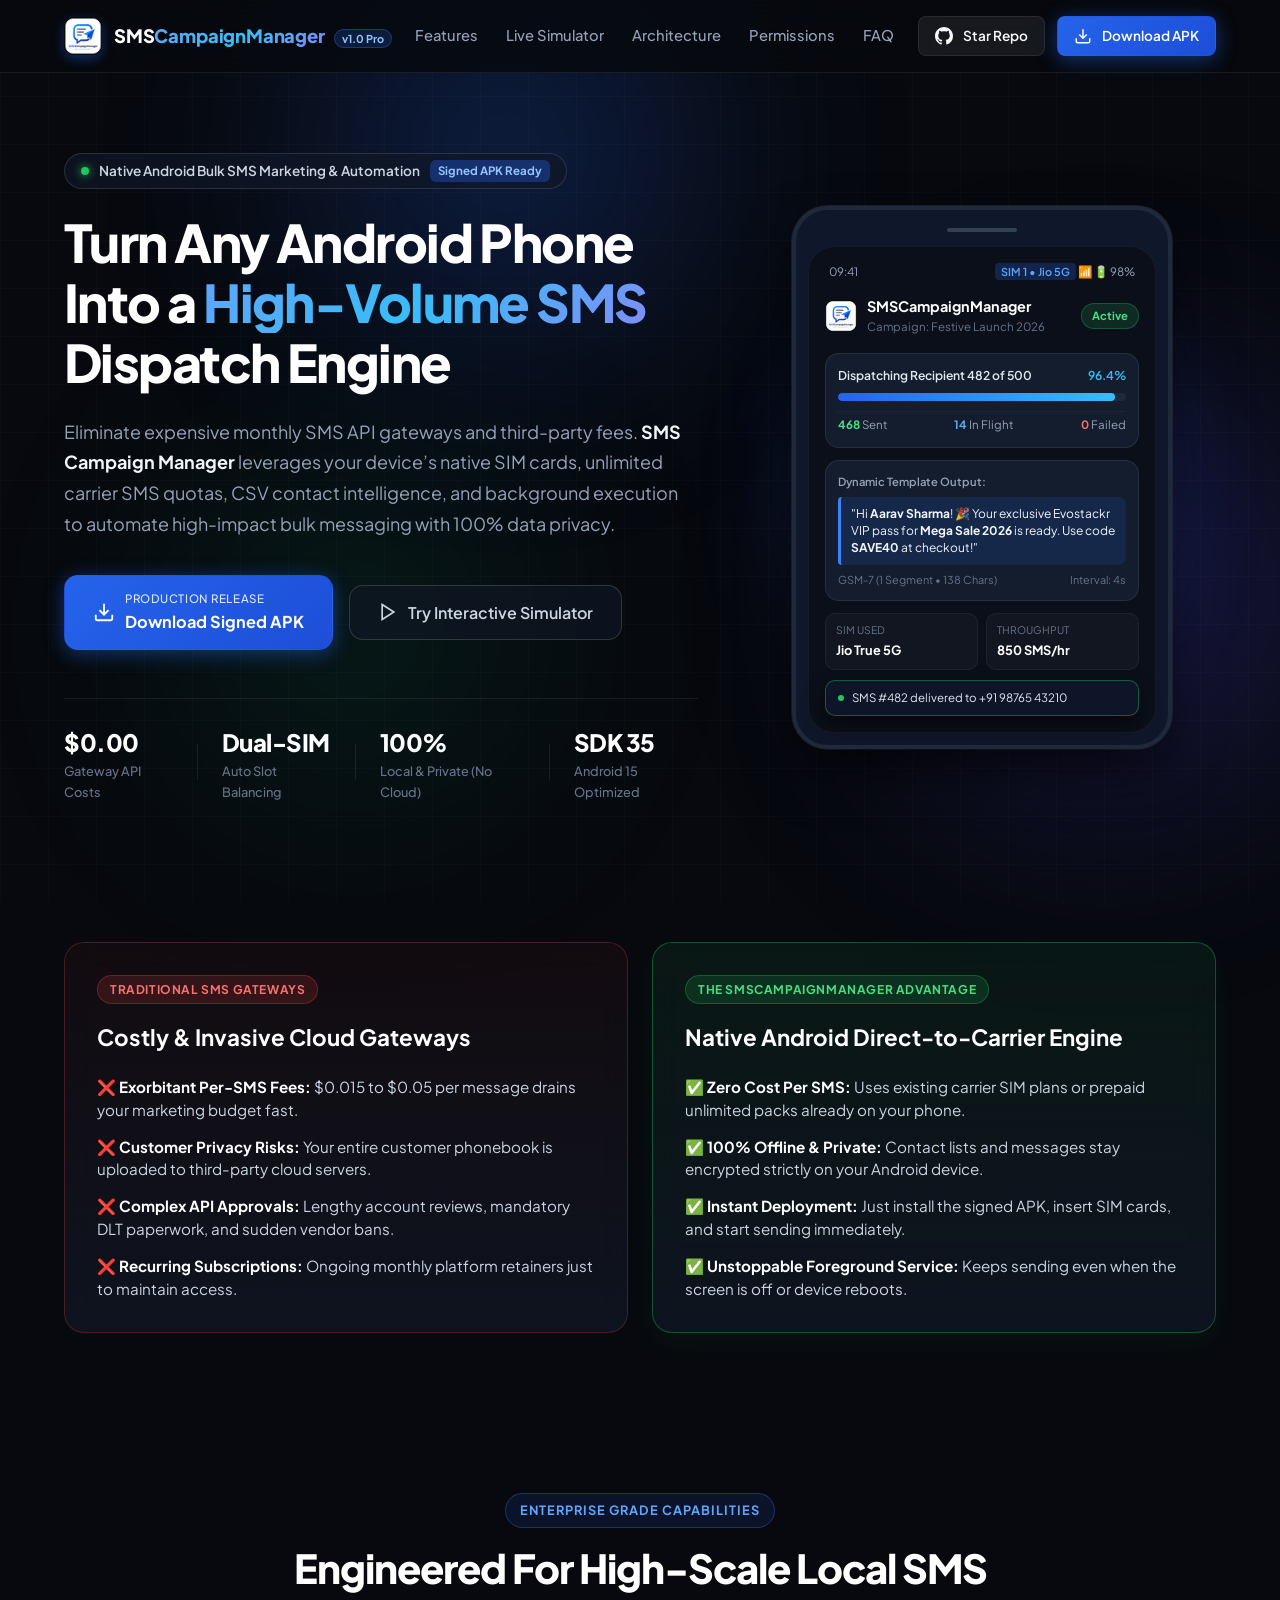
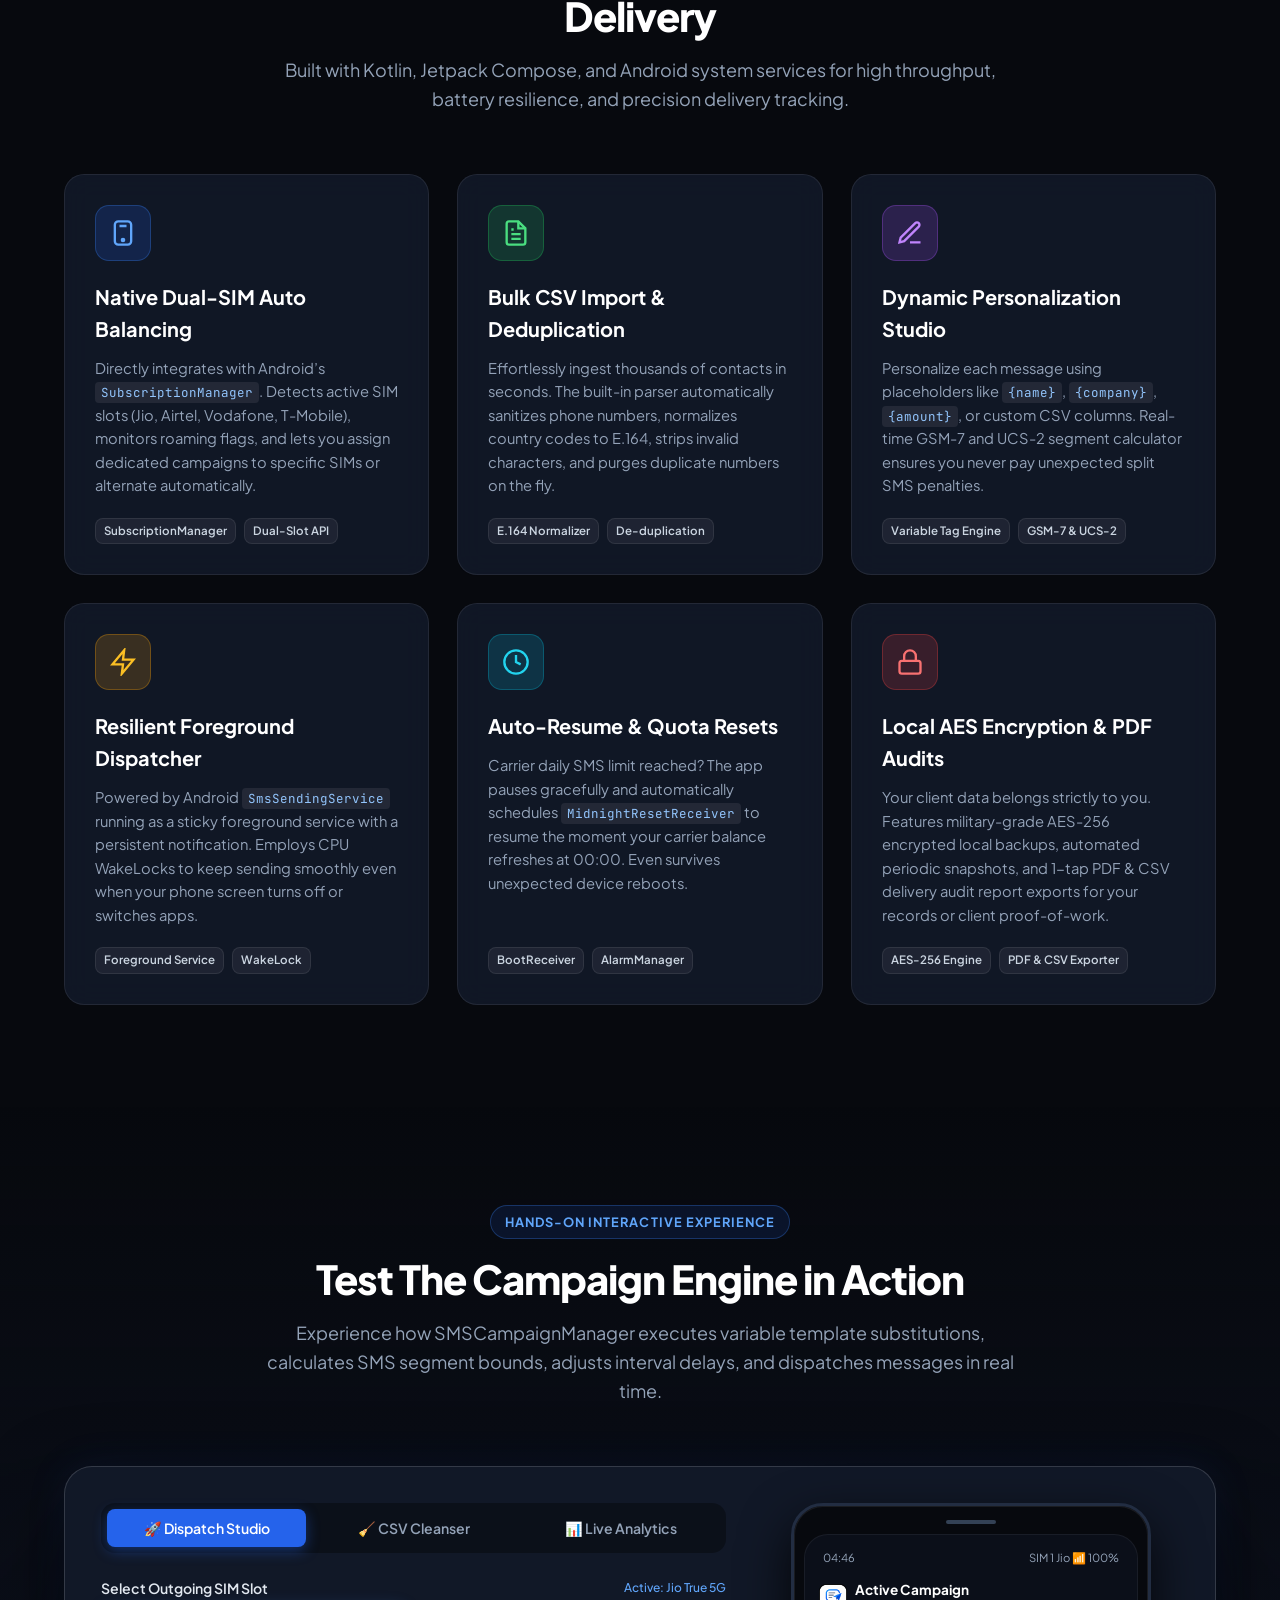
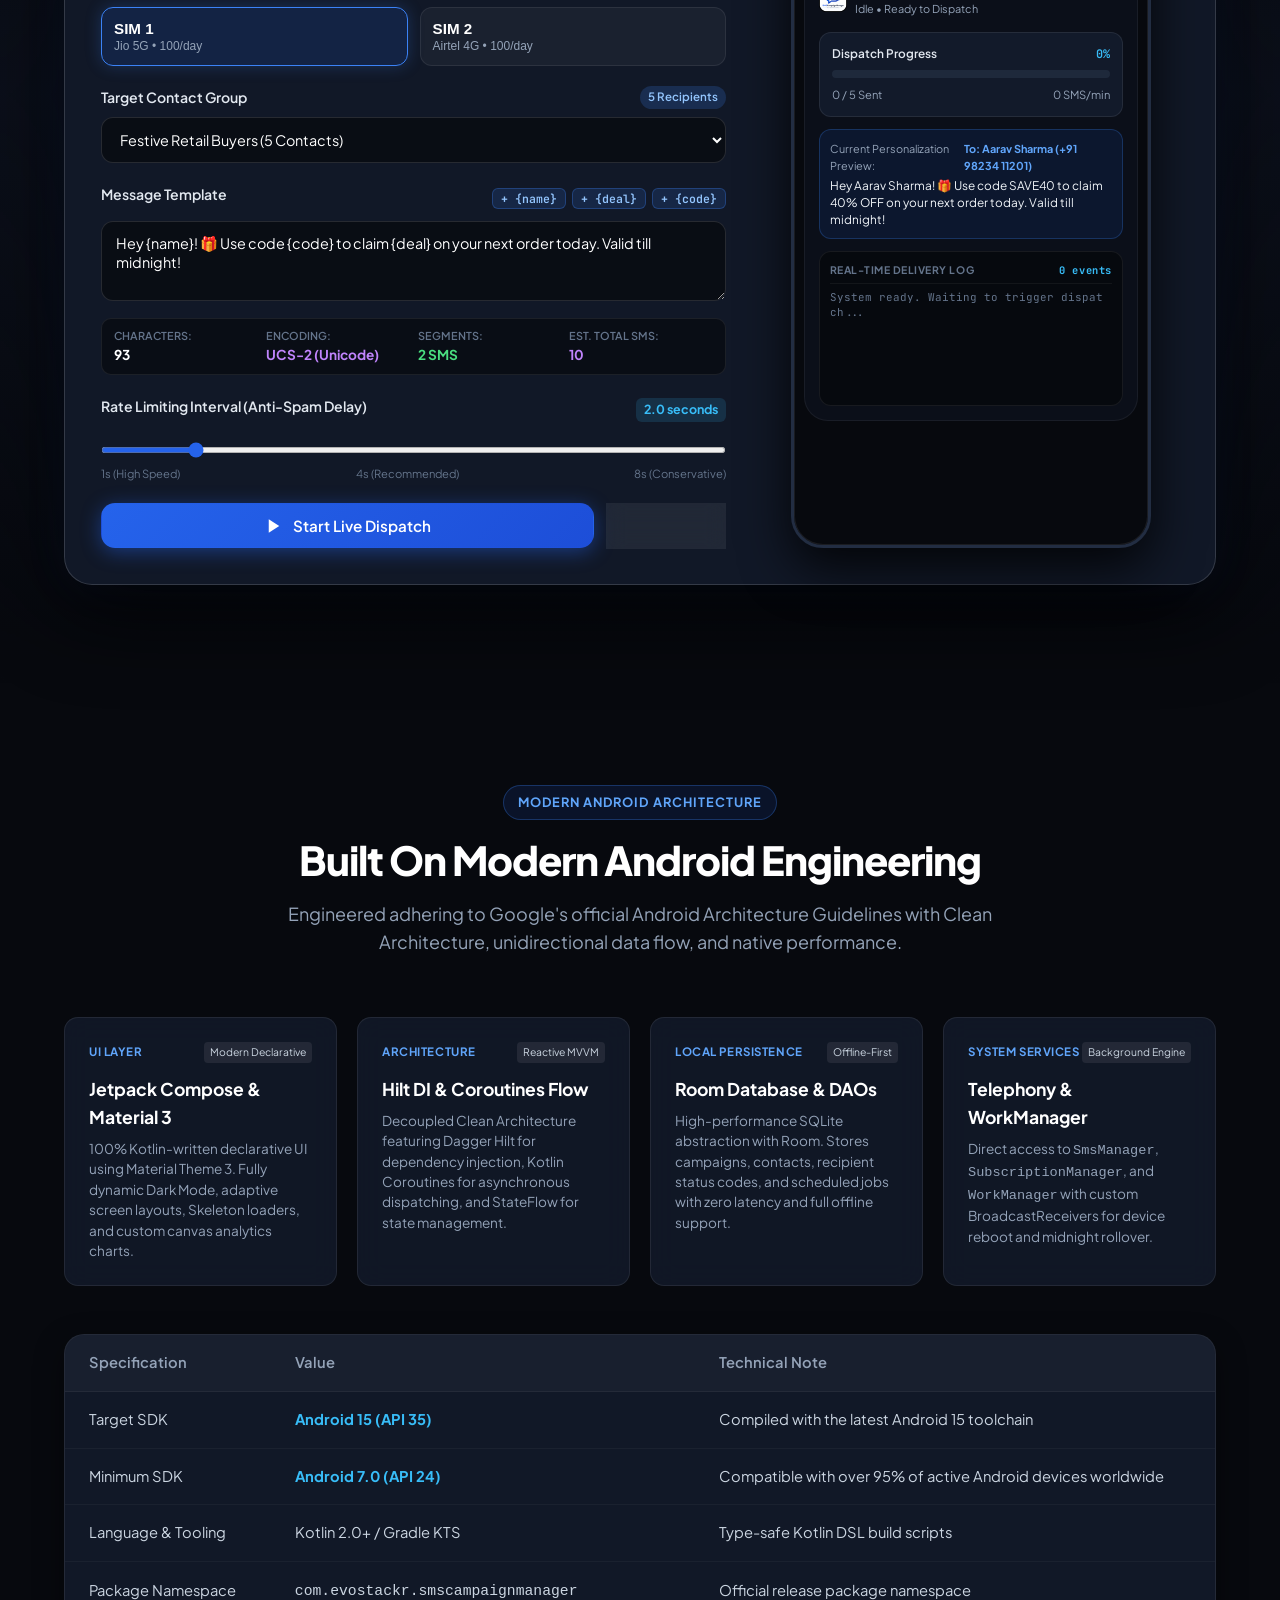
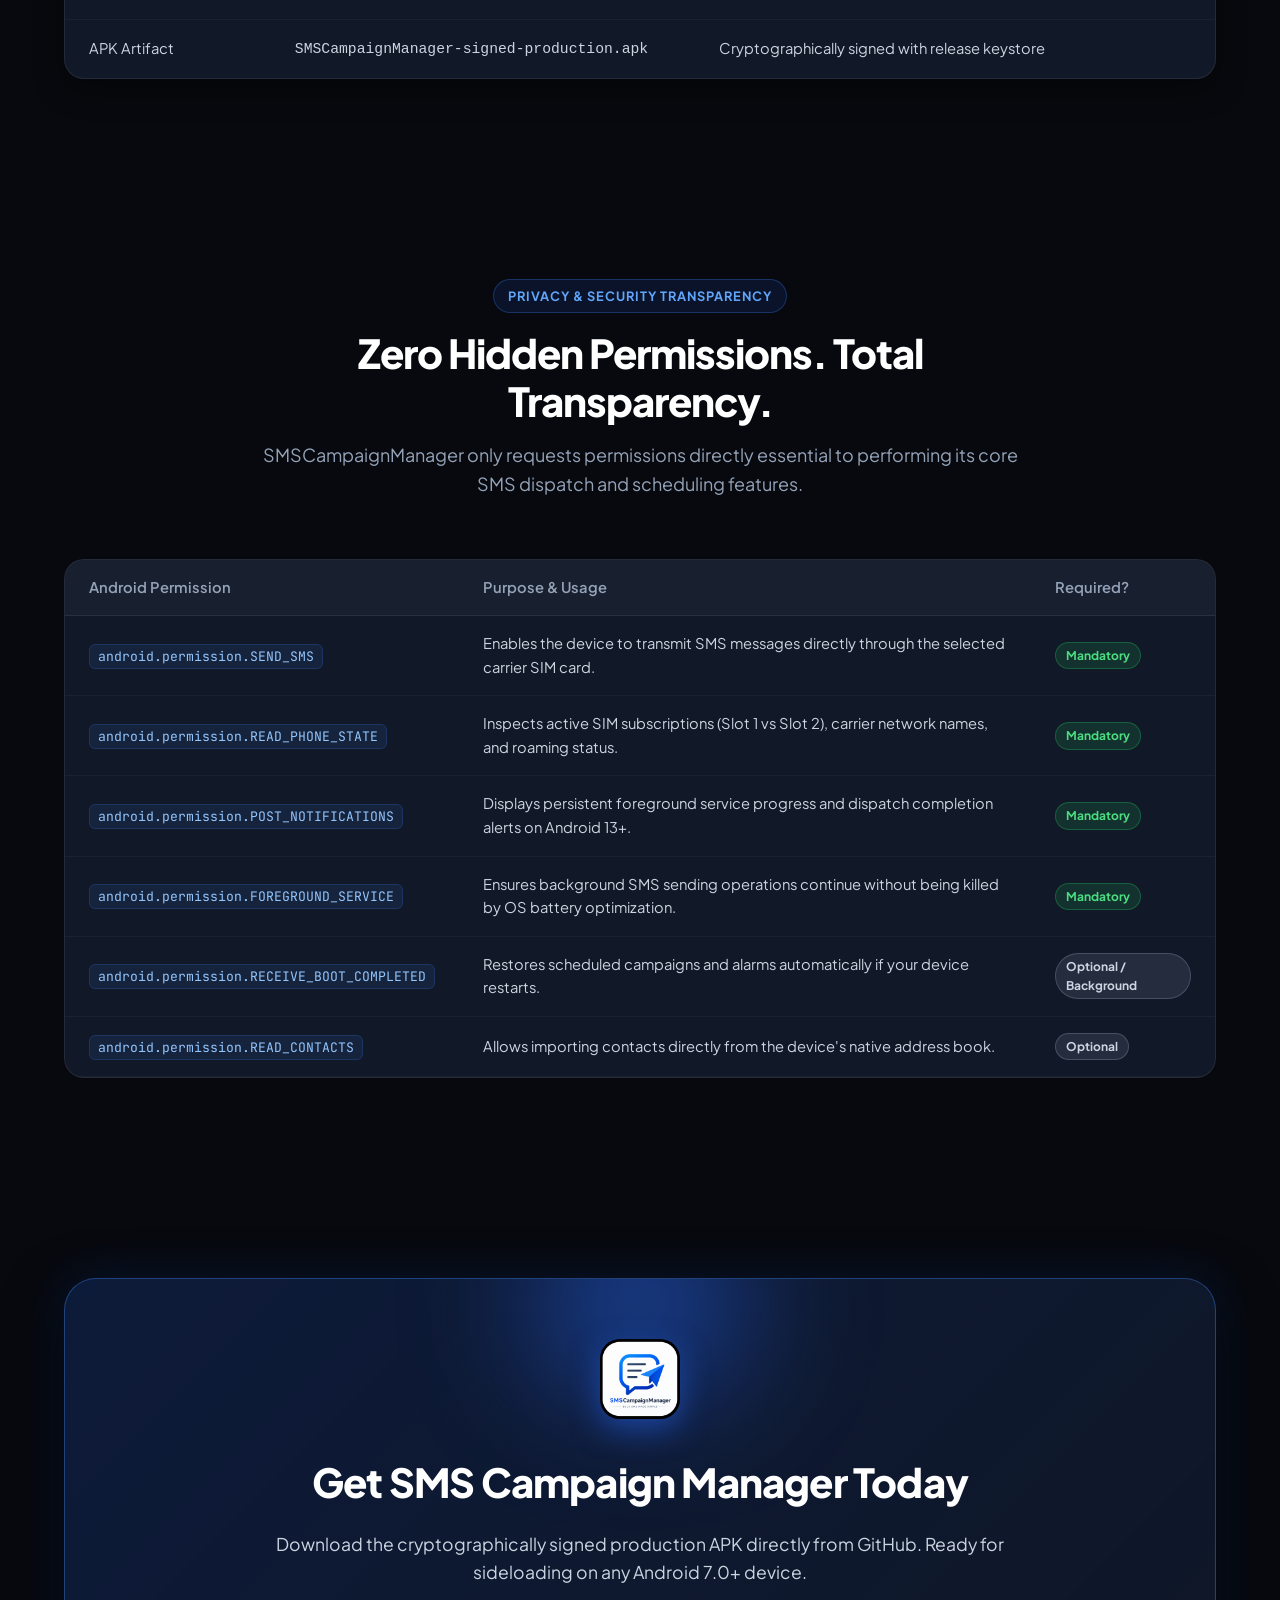
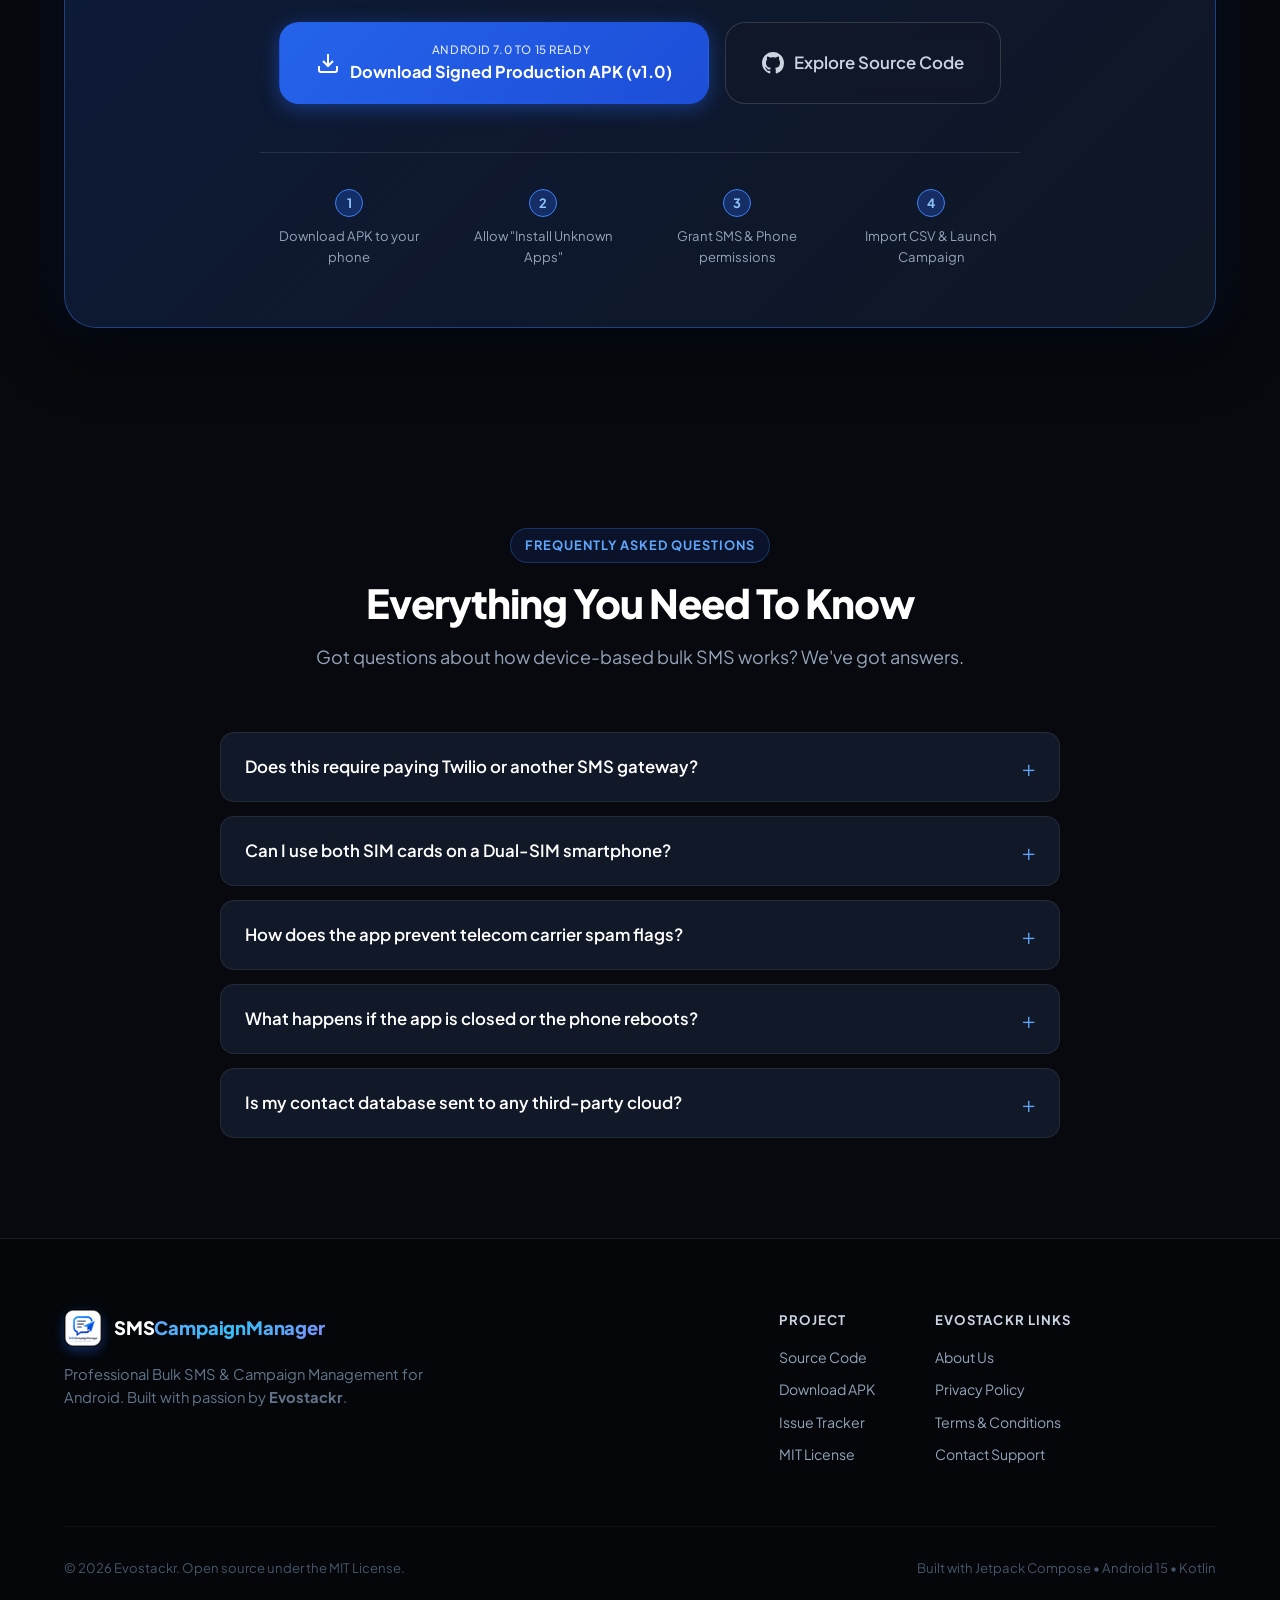
==== index.html @ fdedeeb2 "Initial commit: SMS Campaign Manager official showcase web page and interactive simulator" ====
<!DOCTYPE html>
<html lang="en">
<head>
  <meta charset="UTF-8">
  <meta name="viewport" content="width=device-width, initial-scale=1.0">
  <title>SMS Campaign Manager — Android Bulk SMS Automation & Marketing App</title>
  <meta name="description" content="Turn any Android device into a high-volume SMS campaign powerhouse. Dual-SIM auto switching, smart CSV imports, dynamic personalization tags, rate-limiting, and foreground delivery engine with 0 middleman API costs.">
  <meta name="keywords" content="SMS Campaign Manager, Android Bulk SMS, SMS Marketing App, Dual SIM SMS, Jetpack Compose, Evostackr, Bulk SMS Gateway, Android SMS Automation">
  <meta name="author" content="Evostackr">

  <!-- Open Graph / Facebook -->
  <meta property="og:type" content="website">
  <meta property="og:url" content="https://evostackr.github.io/SCMweb/">
  <meta property="og:title" content="SMS Campaign Manager — Bulk SMS & Campaign Automation for Android">
  <meta property="og:description" content="Zero API markup. Direct carrier SMS dispatch with Dual-SIM support, intelligent CSV contact deduplication, and unstoppable foreground execution.">
  <meta property="og:image" content="assets/app_logo.png">

  <!-- Twitter -->
  <meta name="twitter:card" content="summary_large_image">
  <meta name="twitter:title" content="SMS Campaign Manager — Android Bulk SMS Powerhouse">
  <meta name="twitter:description" content="Direct device-based bulk SMS dispatching with Dual-SIM rotation, dynamic tags, and zero recurring server bills.">
  <meta name="twitter:image" content="assets/app_logo.png">

  <link rel="icon" type="image/png" href="assets/icon.png">

  <!-- Fonts -->
  <link rel="preconnect" href="https://fonts.googleapis.com">
  <link rel="preconnect" href="https://fonts.gstatic.com" crossorigin>
  <link href="https://fonts.googleapis.com/css2?family=Plus+Jakarta+Sans:wght@300;400;500;600;700;800&family=JetBrains+Mono:wght@400;500;600;700&display=swap" rel="stylesheet">

  <link rel="stylesheet" href="styles.css">
</head>
<body class="dark-theme">
  <!-- Background Glow & Grid Canvas -->
  <div class="bg-glow bg-glow-1"></div>
  <div class="bg-glow bg-glow-2"></div>
  <div class="bg-glow bg-glow-3"></div>
  <div class="grid-overlay"></div>

  <!-- Navigation Header -->
  <header class="site-header" id="site-header">
    <div class="container header-container">
      <a href="#" class="brand-logo" id="brand-logo-link">
        <img src="assets/icon.png" alt="SMS Campaign Manager Logo" class="brand-icon">
        <div class="brand-text-wrap">
          <span class="brand-title">SMS<span class="gradient-text">CampaignManager</span></span>
          <span class="brand-badge">v1.0 Pro</span>
        </div>
      </a>

      <nav class="nav-links" id="main-nav">
        <a href="#features" class="nav-link">Features</a>
        <a href="#simulator" class="nav-link">Live Simulator</a>
        <a href="#architecture" class="nav-link">Architecture</a>
        <a href="#permissions" class="nav-link">Permissions</a>
        <a href="#faq" class="nav-link">FAQ</a>
      </nav>

      <div class="header-actions">
        <a href="https://github.com/Evostackr/SmsCampaignManager" target="_blank" rel="noopener noreferrer" class="btn btn-secondary btn-sm" id="github-header-btn">
          <svg class="btn-icon" viewBox="0 0 24 24" width="18" height="18" fill="currentColor">
            <path d="M12 0C5.37 0 0 5.37 0 12c0 5.31 3.435 9.795 8.205 11.385.6.105.825-.255.825-.57 0-.285-.015-1.23-.015-2.235-3.015.555-3.795-.735-4.035-1.41-.135-.345-.72-1.41-1.23-1.695-.42-.225-1.02-.78-.015-.795.945-.015 1.62.87 1.845 1.23 1.08 1.815 2.805 1.305 3.495.99.105-.78.42-1.305.765-1.605-2.67-.3-5.46-1.335-5.46-5.925 0-1.305.465-2.385 1.23-3.225-.12-.3-.54-1.53.12-3.18 0 0 1.005-.315 3.3 1.23.96-.27 1.98-.405 3-.405s2.04.135 3 .405c2.295-1.56 3.3-1.23 3.3-1.23.66 1.65.24 2.88.12 3.18.765.84 1.23 1.905 1.23 3.225 0 4.605-2.805 5.625-5.475 5.925.435.375.81 1.095.81 2.22 0 1.605-.015 2.895-.015 3.3 0 .315.225.69.825.57A12.02 12.02 0 0024 12c0-6.63-5.37-12-12-12z"/>
          </svg>
          <span>Star Repo</span>
        </a>
        <a href="https://github.com/Evostackr/SmsCampaignManager/raw/main/SMSCampaignManager-signed-production.apk" download class="btn btn-primary btn-sm" id="download-header-btn">
          <svg class="btn-icon" viewBox="0 0 24 24" width="18" height="18" fill="none" stroke="currentColor" stroke-width="2">
            <path d="M21 15v4a2 2 0 0 1-2 2H5a2 2 0 0 1-2-2v-4"></path>
            <polyline points="7 10 12 15 17 10"></polyline>
            <line x1="12" y1="15" x2="12" y2="3"></line>
          </svg>
          <span>Download APK</span>
        </a>
      </div>
    </div>
  </header>

  <!-- Hero Section -->
  <section class="hero-section" id="hero">
    <div class="container hero-container">
      <div class="hero-content">
        <div class="pill-badge" id="hero-pill-badge">
          <span class="pill-dot"></span>
          <span>Native Android Bulk SMS Marketing & Automation</span>
          <span class="pill-tag">Signed APK Ready</span>
        </div>

        <h1 class="hero-title" id="main-hero-heading">
          Turn Any Android Phone Into a <span class="gradient-text">High-Volume SMS</span> Dispatch Engine
        </h1>

        <p class="hero-description">
          Eliminate expensive monthly SMS API gateways and third-party fees. <strong>SMS Campaign Manager</strong> leverages your device’s native SIM cards, unlimited carrier SMS quotas, CSV contact intelligence, and background execution to automate high-impact bulk messaging with 100% data privacy.
        </p>

        <div class="hero-cta-group">
          <a href="https://github.com/Evostackr/SmsCampaignManager/raw/main/SMSCampaignManager-signed-production.apk" download class="btn btn-primary btn-lg" id="hero-download-btn">
            <svg class="btn-icon" viewBox="0 0 24 24" width="22" height="22" fill="none" stroke="currentColor" stroke-width="2">
              <path d="M21 15v4a2 2 0 0 1-2 2H5a2 2 0 0 1-2-2v-4"></path>
              <polyline points="7 10 12 15 17 10"></polyline>
              <line x1="12" y1="15" x2="12" y2="3"></line>
            </svg>
            <div>
              <div class="btn-label-sm">Production Release</div>
              <div class="btn-label-lg">Download Signed APK</div>
            </div>
          </a>

          <a href="#simulator" class="btn btn-outline btn-lg" id="hero-simulator-btn">
            <svg class="btn-icon" viewBox="0 0 24 24" width="20" height="20" fill="none" stroke="currentColor" stroke-width="2">
              <polygon points="5 3 19 12 5 21 5 3"></polygon>
            </svg>
            <span>Try Interactive Simulator</span>
          </a>
        </div>

        <div class="hero-stats-row">
          <div class="hero-stat-card">
            <span class="stat-number">$0.00</span>
            <span class="stat-label">Gateway API Costs</span>
          </div>
          <div class="stat-divider"></div>
          <div class="hero-stat-card">
            <span class="stat-number">Dual-SIM</span>
            <span class="stat-label">Auto Slot Balancing</span>
          </div>
          <div class="stat-divider"></div>
          <div class="hero-stat-card">
            <span class="stat-number">100%</span>
            <span class="stat-label">Local & Private (No Cloud)</span>
          </div>
          <div class="stat-divider"></div>
          <div class="hero-stat-card">
            <span class="stat-number">SDK 35</span>
            <span class="stat-label">Android 15 Optimized</span>
          </div>
        </div>
      </div>

      <!-- Hero Visual Phone Mockup / Showcase Preview -->
      <div class="hero-visual">
        <div class="device-card-wrapper">
          <div class="device-glow"></div>
          <div class="device-frame">
            <div class="device-top-speaker"></div>
            <div class="device-screen">
              <!-- App Screen Mock -->
              <div class="mock-status-bar">
                <span>09:41</span>
                <div class="status-icons">
                  <span class="mock-badge-sim">SIM 1 • Jio 5G</span>
                  <span>📶</span>
                  <span>🔋 98%</span>
                </div>
              </div>

              <div class="mock-app-header">
                <div class="mock-app-brand">
                  <img src="assets/icon.png" alt="Logo" class="mock-app-icon">
                  <div>
                    <div class="mock-app-title">SMSCampaignManager</div>
                    <div class="mock-app-sub">Campaign: Festive Launch 2026</div>
                  </div>
                </div>
                <span class="status-pill status-active">Active</span>
              </div>

              <!-- Live Dispatch Progress Box -->
              <div class="mock-card mock-progress-card">
                <div class="mock-progress-header">
                  <span>Dispatching Recipient 482 of 500</span>
                  <span class="mock-pct">96.4%</span>
                </div>
                <div class="mock-bar-bg">
                  <div class="mock-bar-fill" style="width: 96.4%;"></div>
                </div>
                <div class="mock-metrics-row">
                  <div><span class="metric-val text-green">468</span> Sent</div>
                  <div><span class="metric-val text-blue">14</span> In Flight</div>
                  <div><span class="metric-val text-red">0</span> Failed</div>
                </div>
              </div>

              <!-- Live Message Preview Bubble -->
              <div class="mock-card mock-msg-card">
                <div class="mock-msg-tag">Dynamic Template Output:</div>
                <div class="mock-msg-bubble">
                  "Hi <strong>Aarav Sharma</strong>! 🎉 Your exclusive Evostackr VIP pass for <strong>Mega Sale 2026</strong> is ready. Use code <strong>SAVE40</strong> at checkout!"
                </div>
                <div class="mock-msg-meta">
                  <span>GSM-7 (1 Segment • 138 Chars)</span>
                  <span>Interval: 4s</span>
                </div>
              </div>

              <!-- Quick Stats in App -->
              <div class="mock-stats-grid">
                <div class="mock-stat-tile">
                  <span class="stat-small-label">SIM Used</span>
                  <span class="stat-small-val">Jio True 5G</span>
                </div>
                <div class="mock-stat-tile">
                  <span class="stat-small-label">Throughput</span>
                  <span class="stat-small-val">850 SMS/hr</span>
                </div>
              </div>

              <div class="mock-floating-toast">
                <span class="toast-dot"></span>
                <span>SMS #482 delivered to +91 98765 43210</span>
              </div>
            </div>
          </div>
        </div>
      </div>
    </div>
  </section>

  <!-- Problem vs Solution Comparison Banner -->
  <section class="comparison-banner-section">
    <div class="container">
      <div class="comparison-grid">
        <div class="comparison-card comparison-bad">
          <div class="comparison-badge red">Traditional SMS Gateways</div>
          <h3>Costly & Invasive Cloud Gateways</h3>
          <ul class="comp-list">
            <li>❌ <strong>Exorbitant Per-SMS Fees:</strong> $0.015 to $0.05 per message drains your marketing budget fast.</li>
            <li>❌ <strong>Customer Privacy Risks:</strong> Your entire customer phonebook is uploaded to third-party cloud servers.</li>
            <li>❌ <strong>Complex API Approvals:</strong> Lengthy account reviews, mandatory DLT paperwork, and sudden vendor bans.</li>
            <li>❌ <strong>Recurring Subscriptions:</strong> Ongoing monthly platform retainers just to maintain access.</li>
          </ul>
        </div>

        <div class="comparison-card comparison-good">
          <div class="comparison-badge green">The SMSCampaignManager Advantage</div>
          <h3>Native Android Direct-to-Carrier Engine</h3>
          <ul class="comp-list">
            <li>✅ <strong>Zero Cost Per SMS:</strong> Uses existing carrier SIM plans or prepaid unlimited packs already on your phone.</li>
            <li>✅ <strong>100% Offline & Private:</strong> Contact lists and messages stay encrypted strictly on your Android device.</li>
            <li>✅ <strong>Instant Deployment:</strong> Just install the signed APK, insert SIM cards, and start sending immediately.</li>
            <li>✅ <strong>Unstoppable Foreground Service:</strong> Keeps sending even when the screen is off or device reboots.</li>
          </ul>
        </div>
      </div>
    </div>
  </section>

  <!-- Key Core Features Grid -->
  <section class="section features-section" id="features">
    <div class="container">
      <div class="section-header text-center">
        <span class="section-tag">Enterprise Grade Capabilities</span>
        <h2 class="section-title">Engineered For High-Scale Local SMS Delivery</h2>
        <p class="section-subtitle">
          Built with Kotlin, Jetpack Compose, and Android system services for high throughput, battery resilience, and precision delivery tracking.
        </p>
      </div>

      <div class="features-grid">
        <!-- Feature 1: Dual SIM -->
        <div class="feature-card">
          <div class="feature-icon-wrap icon-blue">
            <svg viewBox="0 0 24 24" width="28" height="28" fill="none" stroke="currentColor" stroke-width="2">
              <rect x="5" y="2" width="14" height="20" rx="3"></rect>
              <line x1="9" y1="6" x2="15" y2="6"></line>
              <circle cx="12" cy="18" r="1"></circle>
            </svg>
          </div>
          <h3 class="feature-title">Native Dual-SIM Auto Balancing</h3>
          <p class="feature-desc">
            Directly integrates with Android’s <code>SubscriptionManager</code>. Detects active SIM slots (Jio, Airtel, Vodafone, T-Mobile), monitors roaming flags, and lets you assign dedicated campaigns to specific SIMs or alternate automatically.
          </p>
          <div class="feature-footer">
            <span class="tech-pill">SubscriptionManager</span>
            <span class="tech-pill">Dual-Slot API</span>
          </div>
        </div>

        <!-- Feature 2: CSV Engine -->
        <div class="feature-card">
          <div class="feature-icon-wrap icon-green">
            <svg viewBox="0 0 24 24" width="28" height="28" fill="none" stroke="currentColor" stroke-width="2">
              <path d="M14 2H6a2 2 0 0 0-2 2v16a2 2 0 0 0 2 2h12a2 2 0 0 0 2-2V8z"></path>
              <polyline points="14 2 14 8 20 8"></polyline>
              <line x1="16" y1="13" x2="8" y2="13"></line>
              <line x1="16" y1="17" x2="8" y2="17"></line>
              <polyline points="10 9 9 9 8 9"></polyline>
            </svg>
          </div>
          <h3 class="feature-title">Bulk CSV Import & Deduplication</h3>
          <p class="feature-desc">
            Effortlessly ingest thousands of contacts in seconds. The built-in parser automatically sanitizes phone numbers, normalizes country codes to E.164, strips invalid characters, and purges duplicate numbers on the fly.
          </p>
          <div class="feature-footer">
            <span class="tech-pill">E.164 Normalizer</span>
            <span class="tech-pill">De-duplication</span>
          </div>
        </div>

        <!-- Feature 3: Dynamic Templates -->
        <div class="feature-card">
          <div class="feature-icon-wrap icon-purple">
            <svg viewBox="0 0 24 24" width="28" height="28" fill="none" stroke="currentColor" stroke-width="2">
              <path d="M12 20h9"></path>
              <path d="M16.5 3.5a2.121 2.121 0 0 1 3 3L7 19l-4 1 1-4L16.5 3.5z"></path>
            </svg>
          </div>
          <h3 class="feature-title">Dynamic Personalization Studio</h3>
          <p class="feature-desc">
            Personalize each message using placeholders like <code>{name}</code>, <code>{company}</code>, <code>{amount}</code>, or custom CSV columns. Real-time GSM-7 and UCS-2 segment calculator ensures you never pay unexpected split SMS penalties.
          </p>
          <div class="feature-footer">
            <span class="tech-pill">Variable Tag Engine</span>
            <span class="tech-pill">GSM-7 & UCS-2</span>
          </div>
        </div>

        <!-- Feature 4: Persistent Foreground Dispatch -->
        <div class="feature-card">
          <div class="feature-icon-wrap icon-amber">
            <svg viewBox="0 0 24 24" width="28" height="28" fill="none" stroke="currentColor" stroke-width="2">
              <polygon points="13 2 3 14 12 14 11 22 21 10 12 10 13 2"></polygon>
            </svg>
          </div>
          <h3 class="feature-title">Resilient Foreground Dispatcher</h3>
          <p class="feature-desc">
            Powered by Android <code>SmsSendingService</code> running as a sticky foreground service with a persistent notification. Employs CPU WakeLocks to keep sending smoothly even when your phone screen turns off or switches apps.
          </p>
          <div class="feature-footer">
            <span class="tech-pill">Foreground Service</span>
            <span class="tech-pill">WakeLock</span>
          </div>
        </div>

        <!-- Feature 5: Midnight Reset & Reboot Worker -->
        <div class="feature-card">
          <div class="feature-icon-wrap icon-cyan">
            <svg viewBox="0 0 24 24" width="28" height="28" fill="none" stroke="currentColor" stroke-width="2">
              <circle cx="12" cy="12" r="10"></circle>
              <polyline points="12 6 12 12 16 14"></polyline>
            </svg>
          </div>
          <h3 class="feature-title">Auto-Resume & Quota Resets</h3>
          <p class="feature-desc">
            Carrier daily SMS limit reached? The app pauses gracefully and automatically schedules <code>MidnightResetReceiver</code> to resume the moment your carrier balance refreshes at 00:00. Even survives unexpected device reboots.
          </p>
          <div class="feature-footer">
            <span class="tech-pill">BootReceiver</span>
            <span class="tech-pill">AlarmManager</span>
          </div>
        </div>

        <!-- Feature 6: Local Encrypted Backup & PDF Audits -->
        <div class="feature-card">
          <div class="feature-icon-wrap icon-red">
            <svg viewBox="0 0 24 24" width="28" height="28" fill="none" stroke="currentColor" stroke-width="2">
              <rect x="3" y="11" width="18" height="11" rx="2" ry="2"></rect>
              <path d="M7 11V7a5 5 0 0 1 10 0v4"></path>
            </svg>
          </div>
          <h3 class="feature-title">Local AES Encryption & PDF Audits</h3>
          <p class="feature-desc">
            Your client data belongs strictly to you. Features military-grade AES-256 encrypted local backups, automated periodic snapshots, and 1-tap PDF & CSV delivery audit report exports for your records or client proof-of-work.
          </p>
          <div class="feature-footer">
            <span class="tech-pill">AES-256 Engine</span>
            <span class="tech-pill">PDF & CSV Exporter</span>
          </div>
        </div>
      </div>
    </div>
  </section>

  <!-- Interactive Live Simulator Section -->
  <section class="section simulator-section" id="simulator">
    <div class="container">
      <div class="section-header text-center">
        <span class="section-tag">Hands-On Interactive Experience</span>
        <h2 class="section-title">Test The Campaign Engine in Action</h2>
        <p class="section-subtitle">
          Experience how SMSCampaignManager executes variable template substitutions, calculates SMS segment bounds, adjusts interval delays, and dispatches messages in real time.
        </p>
      </div>

      <div class="simulator-wrapper">
        <!-- Left Panel: Control Station -->
        <div class="sim-control-panel">
          <div class="sim-tabs" role="tablist">
            <button class="sim-tab-btn active" id="tab-dispatch-btn" onclick="switchSimTab('dispatch')">
              <span>🚀 Dispatch Studio</span>
            </button>
            <button class="sim-tab-btn" id="tab-cleaner-btn" onclick="switchSimTab('cleaner')">
              <span>🧹 CSV Cleanser</span>
            </button>
            <button class="sim-tab-btn" id="tab-analytics-btn" onclick="switchSimTab('analytics')">
              <span>📊 Live Analytics</span>
            </button>
          </div>

          <!-- TAB 1: Dispatch Studio -->
          <div class="sim-tab-content active" id="tab-dispatch">
            <div class="control-group">
              <label for="sim-slot-select" class="control-label">
                <span>Select Outgoing SIM Slot</span>
                <span class="label-helper" id="sim-carrier-indicator">Active: Jio True 5G</span>
              </label>
              <div class="sim-selector-grid">
                <button type="button" class="sim-chip active" id="sim-chip-1" onclick="selectSimSlot(1)">
                  <span class="sim-chip-name">SIM 1</span>
                  <span class="sim-chip-sub">Jio 5G • 100/day</span>
                </button>
                <button type="button" class="sim-chip" id="sim-chip-2" onclick="selectSimSlot(2)">
                  <span class="sim-chip-name">SIM 2</span>
                  <span class="sim-chip-sub">Airtel 4G • 100/day</span>
                </button>
              </div>
            </div>

            <div class="control-group">
              <label for="target-group-select" class="control-label">
                <span>Target Contact Group</span>
                <span class="badge-count" id="group-recipient-count">5 Recipients</span>
              </label>
              <select id="target-group-select" class="form-select" onchange="onGroupChange()">
                <option value="retail">Festive Retail Buyers (5 Contacts)</option>
                <option value="vip">VIP Loyalty Club (10 Contacts)</option>
                <option value="leads">Webinar Registrants (20 Contacts)</option>
              </select>
            </div>

            <div class="control-group">
              <div class="label-row">
                <label for="sim-template-input" class="control-label">Message Template</label>
                <div class="variable-pills">
                  <button type="button" class="var-btn" onclick="insertTag('{name}')">+ {name}</button>
                  <button type="button" class="var-btn" onclick="insertTag('{deal}')">+ {deal}</button>
                  <button type="button" class="var-btn" onclick="insertTag('{code}')">+ {code}</button>
                </div>
              </div>
              <textarea id="sim-template-input" class="form-textarea" rows="3" oninput="updateTemplateStats()">Hey {name}! 🎁 Use code {code} to claim {deal} on your next order today. Valid till midnight!</textarea>

              <!-- Live Character & Segment Calculator (Matches SmsCalculator.kt) -->
              <div class="calculator-bar" id="calc-stats-bar">
                <div class="calc-stat">
                  <span class="calc-label">Characters:</span>
                  <span class="calc-val" id="calc-char-count">0</span>
                </div>
                <div class="calc-stat">
                  <span class="calc-label">Encoding:</span>
                  <span class="calc-val text-blue" id="calc-encoding">GSM 7-bit</span>
                </div>
                <div class="calc-stat">
                  <span class="calc-label">Segments:</span>
                  <span class="calc-val text-green" id="calc-segments">1 SMS</span>
                </div>
                <div class="calc-stat">
                  <span class="calc-label">Est. Total SMS:</span>
                  <span class="calc-val text-purple" id="calc-total-sms">5</span>
                </div>
              </div>
            </div>

            <div class="control-group">
              <div class="label-row">
                <label for="rate-interval-slider" class="control-label">Rate Limiting Interval (Anti-Spam Delay)</label>
                <span class="slider-val-badge" id="interval-display">2.0 seconds</span>
              </div>
              <input type="range" id="rate-interval-slider" min="1" max="8" step="0.5" value="2" class="form-range" oninput="updateInterval(this.value)">
              <div class="range-marks">
                <span>1s (High Speed)</span>
                <span>4s (Recommended)</span>
                <span>8s (Conservative)</span>
              </div>
            </div>

            <div class="action-buttons-row">
              <button type="button" class="btn btn-primary btn-block" id="start-dispatch-btn" onclick="toggleDispatch()">
                <svg class="btn-icon" viewBox="0 0 24 24" width="18" height="18" fill="currentColor">
                  <polygon points="5 3 19 12 5 21 5 3"></polygon>
                </svg>
                <span id="start-btn-text">Start Live Dispatch</span>
              </button>
              <button type="button" class="btn btn-secondary" id="reset-dispatch-btn" onclick="resetDispatch()">
                <svg class="btn-icon" viewBox="0 0 24 24" width="18" height="18" fill="none" stroke="currentColor" stroke-width="2">
                  <path d="M3 12a9 9 0 1 0 9-9 9.75 9.75 0 0 0-6.74 2.74L3 8"></path>
                  <path d="M3 3v5h5"></path>
                </svg>
                <span>Reset</span>
              </button>
            </div>
          </div>

          <!-- TAB 2: CSV Cleanser Demo -->
          <div class="sim-tab-content" id="tab-cleaner">
            <div class="cleaner-intro">
              <p>See how the built-in <code>ContactImporter</code> and <code>PhoneValidator</code> inspect raw CSV files, strip duplicates, sanitize white spaces, and enforce E.164 standardization.</p>
            </div>
            <div class="cleaner-demo-box">
              <div class="cleaner-col">
                <div class="cleaner-col-title text-red">⚠️ Raw Imported Input (CSV)</div>
                <div class="csv-sample-list" id="raw-csv-list">
                  <!-- Injected via JS -->
                </div>
              </div>
              <div class="cleaner-arrow">➔</div>
              <div class="cleaner-col">
                <div class="cleaner-col-title text-green">✅ Sanitized & Deduplicated</div>
                <div class="csv-sample-list" id="cleaned-csv-list">
                  <!-- Injected via JS -->
                </div>
              </div>
            </div>
            <button type="button" class="btn btn-outline btn-block mt-3" onclick="shuffleCleanDemo()">
              <span>Regenerate Sample Contacts</span>
            </button>
          </div>

          <!-- TAB 3: Live Analytics -->
          <div class="sim-tab-content" id="tab-analytics">
            <div class="analytics-preview-card">
              <div class="analytics-meter-row">
                <div class="delivery-rate-dial">
                  <div class="dial-inner">
                    <span class="dial-number" id="analytics-rate">98.8%</span>
                    <span class="dial-label">Delivery Success</span>
                  </div>
                </div>
                <div class="analytics-breakdown">
                  <div class="analytics-metric">
                    <span class="metric-indicator bg-green"></span>
                    <span class="metric-name">Delivered:</span>
                    <span class="metric-count" id="stat-delivered-count">1,248</span>
                  </div>
                  <div class="analytics-metric">
                    <span class="metric-indicator bg-blue"></span>
                    <span class="metric-name">Sent (Pending Ack):</span>
                    <span class="metric-count" id="stat-sent-count">12</span>
                  </div>
                  <div class="analytics-metric">
                    <span class="metric-indicator bg-red"></span>
                    <span class="metric-name">Failed (Invalid/DND):</span>
                    <span class="metric-count" id="stat-failed-count">3</span>
                  </div>
                </div>
              </div>
              <div class="analytics-actions mt-3">
                <button type="button" class="btn btn-secondary btn-block" onclick="simulatePdfExport()">
                  <svg class="btn-icon" viewBox="0 0 24 24" width="16" height="16" fill="none" stroke="currentColor" stroke-width="2">
                    <path d="M14 2H6a2 2 0 0 0-2 2v16a2 2 0 0 0 2 2h12a2 2 0 0 0 2-2V8z"></path>
                    <polyline points="14 2 14 8 20 8"></polyline>
                    <line x1="16" y1="13" x2="8" y2="13"></line>
                    <line x1="16" y1="17" x2="8" y2="17"></line>
                  </svg>
                  <span>Simulate PDF Delivery Report Export</span>
                </button>
              </div>
            </div>
          </div>
        </div>

        <!-- Right Panel: Live Phone Execution Screen -->
        <div class="sim-phone-display">
          <div class="mockup-frame">
            <div class="mockup-notch"></div>
            <div class="mockup-screen">
              <!-- Android Top Bar -->
              <div class="phone-status">
                <span id="phone-time">10:42</span>
                <div class="phone-icons">
                  <span id="phone-sim-indicator">SIM 1 Jio</span>
                  <span>📶</span>
                  <span>100%</span>
                </div>
              </div>

              <!-- In-App Header -->
              <div class="phone-app-bar">
                <div class="app-bar-brand">
                  <img src="assets/icon.png" alt="App Icon" class="app-bar-icon">
                  <div class="app-bar-info">
                    <div class="app-bar-title">Active Campaign</div>
                    <div class="app-bar-subtitle" id="phone-campaign-status">Idle • Ready to Dispatch</div>
                  </div>
                </div>
                <div class="live-dot-wrap" id="live-pulsing-dot" style="display: none;">
                  <span class="pulsing-dot"></span>
                  <span class="live-text">SENDING</span>
                </div>
              </div>

              <!-- Dispatch Progress Container -->
              <div class="phone-progress-box">
                <div class="progress-labels">
                  <span class="progress-title">Dispatch Progress</span>
                  <span class="progress-pct" id="live-progress-pct">0%</span>
                </div>
                <div class="progress-track">
                  <div class="progress-fill" id="live-progress-bar" style="width: 0%;"></div>
                </div>
                <div class="progress-details">
                  <span id="live-sent-counter">0 / 5 Sent</span>
                  <span id="live-speed-counter">0 SMS/min</span>
                </div>
              </div>

              <!-- Message Preview Display -->
              <div class="phone-msg-preview-card">
                <div class="preview-header">
                  <span>Current Personalization Preview:</span>
                  <span class="preview-recipient" id="live-recipient-tag">Recipient: Aarav</span>
                </div>
                <div class="preview-body" id="live-preview-body">
                  Hey Aarav! 🎁 Use code SAVE40 to claim 40% OFF on your next order today. Valid till midnight!
                </div>
              </div>

              <!-- Terminal-style Delivery Log Feed -->
              <div class="phone-log-container">
                <div class="log-header">
                  <span>REAL-TIME DELIVERY LOG</span>
                  <span class="log-badge" id="log-count-badge">0 events</span>
                </div>
                <div class="log-terminal" id="live-log-terminal">
                  <div class="log-entry log-system">System ready. Waiting to trigger dispatch...</div>
                </div>
              </div>
            </div>
          </div>
        </div>
      </div>
    </div>
  </section>

  <!-- Technical Architecture & Code Stack -->
  <section class="section tech-section" id="architecture">
    <div class="container">
      <div class="section-header text-center">
        <span class="section-tag">Modern Android Architecture</span>
        <h2 class="section-title">Built On Modern Android Engineering</h2>
        <p class="section-subtitle">
          Engineered adhering to Google's official Android Architecture Guidelines with Clean Architecture, unidirectional data flow, and native performance.
        </p>
      </div>

      <div class="tech-grid">
        <div class="tech-card">
          <div class="tech-card-header">
            <span class="tech-category">UI Layer</span>
            <span class="tech-badge">Modern Declarative</span>
          </div>
          <h4 class="tech-name">Jetpack Compose & Material 3</h4>
          <p class="tech-detail">
            100% Kotlin-written declarative UI using Material Theme 3. Fully dynamic Dark Mode, adaptive screen layouts, Skeleton loaders, and custom canvas analytics charts.
          </p>
        </div>

        <div class="tech-card">
          <div class="tech-card-header">
            <span class="tech-category">Architecture</span>
            <span class="tech-badge">Reactive MVVM</span>
          </div>
          <h4 class="tech-name">Hilt DI & Coroutines Flow</h4>
          <p class="tech-detail">
            Decoupled Clean Architecture featuring Dagger Hilt for dependency injection, Kotlin Coroutines for asynchronous dispatching, and StateFlow for state management.
          </p>
        </div>

        <div class="tech-card">
          <div class="tech-card-header">
            <span class="tech-category">Local Persistence</span>
            <span class="tech-badge">Offline-First</span>
          </div>
          <h4 class="tech-name">Room Database & DAOs</h4>
          <p class="tech-detail">
            High-performance SQLite abstraction with Room. Stores campaigns, contacts, recipient status codes, and scheduled jobs with zero latency and full offline support.
          </p>
        </div>

        <div class="tech-card">
          <div class="tech-card-header">
            <span class="tech-category">System Services</span>
            <span class="tech-badge">Background Engine</span>
          </div>
          <h4 class="tech-name">Telephony & WorkManager</h4>
          <p class="tech-detail">
            Direct access to <code>SmsManager</code>, <code>SubscriptionManager</code>, and <code>WorkManager</code> with custom BroadcastReceivers for device reboot and midnight rollover.
          </p>
        </div>
      </div>

      <!-- Tech Specs Quick Table -->
      <div class="specs-table-wrapper">
        <table class="specs-table">
          <thead>
            <tr>
              <th>Specification</th>
              <th>Value</th>
              <th>Technical Note</th>
            </tr>
          </thead>
          <tbody>
            <tr>
              <td>Target SDK</td>
              <td><span class="spec-highlight">Android 15 (API 35)</span></td>
              <td>Compiled with the latest Android 15 toolchain</td>
            </tr>
            <tr>
              <td>Minimum SDK</td>
              <td><span class="spec-highlight">Android 7.0 (API 24)</span></td>
              <td>Compatible with over 95% of active Android devices worldwide</td>
            </tr>
            <tr>
              <td>Language & Tooling</td>
              <td>Kotlin 2.0+ / Gradle KTS</td>
              <td>Type-safe Kotlin DSL build scripts</td>
            </tr>
            <tr>
              <td>Package Namespace</td>
              <td><code>com.evostackr.smscampaignmanager</code></td>
              <td>Official release package namespace</td>
            </tr>
            <tr>
              <td>APK Artifact</td>
              <td><code>SMSCampaignManager-signed-production.apk</code></td>
              <td>Cryptographically signed with release keystore</td>
            </tr>
          </tbody>
        </table>
      </div>
    </div>
  </section>

  <!-- Permissions Transparency Matrix -->
  <section class="section permissions-section" id="permissions">
    <div class="container">
      <div class="section-header text-center">
        <span class="section-tag">Privacy & Security Transparency</span>
        <h2 class="section-title">Zero Hidden Permissions. Total Transparency.</h2>
        <p class="section-subtitle">
          SMSCampaignManager only requests permissions directly essential to performing its core SMS dispatch and scheduling features.
        </p>
      </div>

      <div class="permissions-table-wrap">
        <table class="permissions-table">
          <thead>
            <tr>
              <th>Android Permission</th>
              <th>Purpose & Usage</th>
              <th>Required?</th>
            </tr>
          </thead>
          <tbody>
            <tr>
              <td><code>android.permission.SEND_SMS</code></td>
              <td>Enables the device to transmit SMS messages directly through the selected carrier SIM card.</td>
              <td><span class="badge-status req">Mandatory</span></td>
            </tr>
            <tr>
              <td><code>android.permission.READ_PHONE_STATE</code></td>
              <td>Inspects active SIM subscriptions (Slot 1 vs Slot 2), carrier network names, and roaming status.</td>
              <td><span class="badge-status req">Mandatory</span></td>
            </tr>
            <tr>
              <td><code>android.permission.POST_NOTIFICATIONS</code></td>
              <td>Displays persistent foreground service progress and dispatch completion alerts on Android 13+.</td>
              <td><span class="badge-status req">Mandatory</span></td>
            </tr>
            <tr>
              <td><code>android.permission.FOREGROUND_SERVICE</code></td>
              <td>Ensures background SMS sending operations continue without being killed by OS battery optimization.</td>
              <td><span class="badge-status req">Mandatory</span></td>
            </tr>
            <tr>
              <td><code>android.permission.RECEIVE_BOOT_COMPLETED</code></td>
              <td>Restores scheduled campaigns and alarms automatically if your device restarts.</td>
              <td><span class="badge-status opt">Optional / Background</span></td>
            </tr>
            <tr>
              <td><code>android.permission.READ_CONTACTS</code></td>
              <td>Allows importing contacts directly from the device's native address book.</td>
              <td><span class="badge-status opt">Optional</span></td>
            </tr>
          </tbody>
        </table>
      </div>
    </div>
  </section>

  <!-- Download & Installation Section -->
  <section class="section download-section" id="download">
    <div class="container">
      <div class="download-card">
        <div class="download-glow"></div>
        <div class="download-content">
          <img src="assets/app_logo.png" alt="App Logo" class="download-logo">
          <h2 class="download-title">Get SMS Campaign Manager Today</h2>
          <p class="download-desc">
            Download the cryptographically signed production APK directly from GitHub. Ready for sideloading on any Android 7.0+ device.
          </p>

          <div class="download-cta-row">
            <a href="https://github.com/Evostackr/SmsCampaignManager/raw/main/SMSCampaignManager-signed-production.apk" download class="btn btn-primary btn-xl" id="main-download-apk-btn">
              <svg class="btn-icon" viewBox="0 0 24 24" width="24" height="24" fill="none" stroke="currentColor" stroke-width="2">
                <path d="M21 15v4a2 2 0 0 1-2 2H5a2 2 0 0 1-2-2v-4"></path>
                <polyline points="7 10 12 15 17 10"></polyline>
                <line x1="12" y1="15" x2="12" y2="3"></line>
              </svg>
              <div>
                <div class="btn-label-sm">Android 7.0 to 15 Ready</div>
                <div class="btn-label-lg">Download Signed Production APK (v1.0)</div>
              </div>
            </a>

            <a href="https://github.com/Evostackr/SmsCampaignManager" target="_blank" rel="noopener noreferrer" class="btn btn-outline btn-xl" id="main-view-github-btn">
              <svg class="btn-icon" viewBox="0 0 24 24" width="22" height="22" fill="currentColor">
                <path d="M12 0C5.37 0 0 5.37 0 12c0 5.31 3.435 9.795 8.205 11.385.6.105.825-.255.825-.57 0-.285-.015-1.23-.015-2.235-3.015.555-3.795-.735-4.035-1.41-.135-.345-.72-1.41-1.23-1.695-.42-.225-1.02-.78-.015-.795.945-.015 1.62.87 1.845 1.23 1.08 1.815 2.805 1.305 3.495.99.105-.78.42-1.305.765-1.605-2.67-.3-5.46-1.335-5.46-5.925 0-1.305.465-2.385 1.23-3.225-.12-.3-.54-1.53.12-3.18 0 0 1.005-.315 3.3 1.23.96-.27 1.98-.405 3-.405s2.04.135 3 .405c2.295-1.56 3.3-1.23 3.3-1.23.66 1.65.24 2.88.12 3.18.765.84 1.23 1.905 1.23 3.225 0 4.605-2.805 5.625-5.475 5.925.435.375.81 1.095.81 2.22 0 1.605-.015 2.895-.015 3.3 0 .315.225.69.825.57A12.02 12.02 0 0024 12c0-6.63-5.37-12-12-12z"/>
              </svg>
              <span>Explore Source Code</span>
            </a>
          </div>

          <!-- 4-Step Quick Install -->
          <div class="steps-row">
            <div class="step-item">
              <span class="step-num">1</span>
              <span class="step-text">Download APK to your phone</span>
            </div>
            <div class="step-item">
              <span class="step-num">2</span>
              <span class="step-text">Allow "Install Unknown Apps"</span>
            </div>
            <div class="step-item">
              <span class="step-num">3</span>
              <span class="step-text">Grant SMS & Phone permissions</span>
            </div>
            <div class="step-item">
              <span class="step-num">4</span>
              <span class="step-text">Import CSV & Launch Campaign</span>
            </div>
          </div>
        </div>
      </div>
    </div>
  </section>

  <!-- FAQ Section -->
  <section class="section faq-section" id="faq">
    <div class="container">
      <div class="section-header text-center">
        <span class="section-tag">Frequently Asked Questions</span>
        <h2 class="section-title">Everything You Need To Know</h2>
        <p class="section-subtitle">
          Got questions about how device-based bulk SMS works? We've got answers.
        </p>
      </div>

      <div class="faq-list">
        <div class="faq-item">
          <button class="faq-question" onclick="toggleFaq(this)">
            <span>Does this require paying Twilio or another SMS gateway?</span>
            <span class="faq-icon">+</span>
          </button>
          <div class="faq-answer">
            <p><strong>No.</strong> SMSCampaignManager sends messages directly through your smartphone's installed SIM cards using Android's native <code>SmsManager</code>. You utilize whatever SMS allowance or prepaid packs your telecom carrier (e.g. Jio, Airtel, Vi, T-Mobile) provides, completely bypassing third-party gateway markups.</p>
          </div>
        </div>

        <div class="faq-item">
          <button class="faq-question" onclick="toggleFaq(this)">
            <span>Can I use both SIM cards on a Dual-SIM smartphone?</span>
            <span class="faq-icon">+</span>
          </button>
          <div class="faq-answer">
            <p><strong>Yes.</strong> The app automatically queries Android's <code>SubscriptionManager</code> to recognize Slot 1 and Slot 2. You can specify which SIM card dispatches a specific campaign or split dispatching across both slots.</p>
          </div>
        </div>

        <div class="faq-item">
          <button class="faq-question" onclick="toggleFaq(this)">
            <span>How does the app prevent telecom carrier spam flags?</span>
            <span class="faq-icon">+</span>
          </button>
          <div class="faq-answer">
            <p>The app features built-in anti-spam safeguards: configurable rate-limiting interval delays (e.g., 3 to 10 seconds between messages), random jitter timing, customizable daily batch caps, and an automatic midnight reset worker to stay within telecom compliance limits.</p>
          </div>
        </div>

        <div class="faq-item">
          <button class="faq-question" onclick="toggleFaq(this)">
            <span>What happens if the app is closed or the phone reboots?</span>
            <span class="faq-icon">+</span>
          </button>
          <div class="faq-answer">
            <p>Because the dispatch engine runs as an Android <strong>Foreground Service</strong> with CPU WakeLocks, it continues sending smoothly even if you navigate away or lock your screen. If your phone restarts, the <code>BootReceiver</code> checks pending queue states and restores campaign scheduling automatically.</p>
          </div>
        </div>

        <div class="faq-item">
          <button class="faq-question" onclick="toggleFaq(this)">
            <span>Is my contact database sent to any third-party cloud?</span>
            <span class="faq-icon">+</span>
          </button>
          <div class="faq-answer">
            <p><strong>Never.</strong> All contacts, messages, and dispatch records are stored locally on your device within an encrypted Room SQLite database. Your confidential customer phone numbers never leave your handset.</p>
          </div>
        </div>
      </div>
    </div>
  </section>

  <!-- Site Footer -->
  <footer class="site-footer">
    <div class="container footer-container">
      <div class="footer-top">
        <div class="footer-brand">
          <div class="brand-logo">
            <img src="assets/icon.png" alt="Logo" class="brand-icon">
            <span class="brand-title">SMS<span class="gradient-text">CampaignManager</span></span>
          </div>
          <p class="footer-tagline">
            Professional Bulk SMS & Campaign Management for Android. Built with passion by <strong>Evostackr</strong>.
          </p>
        </div>

        <div class="footer-nav-groups">
          <div class="footer-group">
            <h5>Project</h5>
            <a href="https://github.com/Evostackr/SmsCampaignManager" target="_blank" rel="noopener noreferrer">Source Code</a>
            <a href="https://github.com/Evostackr/SmsCampaignManager/raw/main/SMSCampaignManager-signed-production.apk" download>Download APK</a>
            <a href="https://github.com/Evostackr/SmsCampaignManager/issues" target="_blank" rel="noopener noreferrer">Issue Tracker</a>
            <a href="https://github.com/Evostackr/SmsCampaignManager/blob/main/LICENSE" target="_blank" rel="noopener noreferrer">MIT License</a>
          </div>

          <div class="footer-group">
            <h5>Evostackr Links</h5>
            <a href="https://evostackr.in/apps/smscampaignmanager/about" target="_blank" rel="noopener noreferrer">About Us</a>
            <a href="https://evostackr.in/apps/smscampaignmanager/privacy-policy" target="_blank" rel="noopener noreferrer">Privacy Policy</a>
            <a href="https://evostackr.in/apps/smscampaignmanager/terms-and-conditions" target="_blank" rel="noopener noreferrer">Terms & Conditions</a>
            <a href="https://evostackr.in/apps/smscampaignmanager/contact" target="_blank" rel="noopener noreferrer">Contact Support</a>
          </div>
        </div>
      </div>

      <div class="footer-bottom">
        <p>&copy; 2026 Evostackr. Open source under the MIT License.</p>
        <p class="built-with">Built with Jetpack Compose &bull; Android 15 &bull; Kotlin</p>
      </div>
    </div>
  </footer>

  <script src="app.js"></script>
</body>
</html>
---- styles.css ----
/* ==========================================================================
   SMS Campaign Manager — Design System & Stylesheet
   Evostackr Product Showcase
   ========================================================================== */

:root {
  /* Brand Color Palette (Synchronized with Android Jetpack Compose App) */
  --brand-primary: #2563eb;
  --brand-primary-hover: #1d4ed8;
  --brand-primary-glow: rgba(37, 99, 235, 0.45);
  --brand-secondary: #3b82f6;
  --brand-accent: #6366f1;
  
  --brand-success: #22c55e;
  --brand-success-glow: rgba(34, 197, 94, 0.35);
  --brand-warning: #f59e0b;
  --brand-error: #ef4444;
  --brand-cyan: #06b6d4;

  /* Surfaces & Backgrounds */
  --bg-deep: #07090e;
  --bg-dark: #0b0f19;
  --bg-surface: #111827;
  --bg-surface-elevated: #162033;
  --bg-glass: rgba(17, 24, 39, 0.72);
  --bg-glass-card: rgba(22, 32, 51, 0.65);

  /* Borders & Dividers */
  --border-subtle: rgba(255, 255, 255, 0.08);
  --border-light: rgba(255, 255, 255, 0.15);
  --border-focus: rgba(59, 130, 246, 0.6);
  --border-glow: rgba(37, 99, 235, 0.4);

  /* Typography */
  --font-main: 'Plus Jakarta Sans', -apple-system, BlinkMacSystemFont, 'Segoe UI', Roboto, sans-serif;
  --font-mono: 'JetBrains Mono', 'Fira Code', monospace;

  --text-main: #f8fafc;
  --text-muted: #94a3b8;
  --text-dim: #64748b;
  --text-inverse: #07090e;

  /* Layout & Transitions */
  --radius-sm: 8px;
  --radius-md: 14px;
  --radius-lg: 20px;
  --radius-xl: 30px;
  --radius-full: 9999px;

  --transition-fast: 0.18s cubic-bezier(0.4, 0, 0.2, 1);
  --transition-base: 0.28s cubic-bezier(0.4, 0, 0.2, 1);
  --transition-smooth: 0.4s cubic-bezier(0.16, 1, 0.3, 1);
}

/* Base & Reset */
*, *::before, *::after {
  box-sizing: border-box;
  margin: 0;
  padding: 0;
}

html {
  scroll-behavior: smooth;
  font-size: 16px;
  color-scheme: dark;
}

body {
  font-family: var(--font-main);
  background-color: var(--bg-deep);
  color: var(--text-main);
  line-height: 1.6;
  overflow-x: hidden;
  position: relative;
  -webkit-font-smoothing: antialiased;
}

/* Background Atmosphere */
.bg-glow {
  position: fixed;
  border-radius: 50%;
  filter: blur(120px);
  pointer-events: none;
  z-index: 0;
  opacity: 0.45;
}

.bg-glow-1 {
  width: 500px;
  height: 500px;
  background: radial-gradient(circle, #2563eb, transparent 70%);
  top: -100px;
  left: 20%;
  animation: floatOrb 16s ease-in-out infinite alternate;
}

.bg-glow-2 {
  width: 550px;
  height: 550px;
  background: radial-gradient(circle, #4f46e5, transparent 70%);
  top: 35%;
  right: -100px;
  animation: floatOrb 20s ease-in-out infinite alternate-reverse;
}

.bg-glow-3 {
  width: 450px;
  height: 450px;
  background: radial-gradient(circle, #059669, transparent 70%);
  bottom: 5%;
  left: 10%;
  opacity: 0.25;
}

.grid-overlay {
  position: fixed;
  inset: 0;
  background-image: 
    linear-gradient(to right, rgba(255, 255, 255, 0.02) 1px, transparent 1px),
    linear-gradient(to bottom, rgba(255, 255, 255, 0.02) 1px, transparent 1px);
  background-size: 48px 48px;
  pointer-events: none;
  z-index: 0;
}

@keyframes floatOrb {
  0% { transform: translateY(0px) scale(1); }
  50% { transform: translateY(40px) scale(1.08); }
  100% { transform: translateY(-30px) scale(0.95); }
}

/* Utility Layout */
.container {
  max-width: 1200px;
  margin: 0 auto;
  padding: 0 24px;
  position: relative;
  z-index: 1;
}

.section {
  padding: 100px 0;
  position: relative;
  z-index: 1;
}

.text-center { text-align: center; }
.mt-3 { margin-top: 1rem; }

.gradient-text {
  background: linear-gradient(135deg, #60a5fa 0%, #38bdf8 50%, #818cf8 100%);
  -webkit-background-clip: text;
  -webkit-text-fill-color: transparent;
  display: inline-block;
}

.section-header {
  max-width: 760px;
  margin: 0 auto 60px;
}

.section-tag {
  display: inline-block;
  padding: 6px 14px;
  font-size: 0.8rem;
  font-weight: 700;
  letter-spacing: 0.08em;
  text-transform: uppercase;
  color: #60a5fa;
  background: rgba(37, 99, 235, 0.12);
  border: 1px solid rgba(59, 130, 246, 0.3);
  border-radius: var(--radius-full);
  margin-bottom: 16px;
}

.section-title {
  font-size: 2.5rem;
  font-weight: 800;
  letter-spacing: -0.025em;
  color: #fff;
  line-height: 1.2;
  margin-bottom: 16px;
}

.section-subtitle {
  font-size: 1.125rem;
  color: var(--text-muted);
  font-weight: 400;
}

/* Buttons */
.btn {
  display: inline-flex;
  align-items: center;
  justify-content: center;
  gap: 10px;
  padding: 12px 24px;
  font-family: var(--font-main);
  font-size: 0.95rem;
  font-weight: 600;
  border-radius: var(--radius-md);
  text-decoration: none;
  border: 1px solid transparent;
  cursor: pointer;
  transition: all var(--transition-fast);
  white-space: nowrap;
}

.btn-primary {
  background: linear-gradient(135deg, #2563eb 0%, #1d4ed8 100%);
  color: #ffffff;
  box-shadow: 0 4px 20px var(--brand-primary-glow);
}

.btn-primary:hover {
  transform: translateY(-2px);
  box-shadow: 0 8px 28px rgba(37, 99, 235, 0.6);
  background: linear-gradient(135deg, #3b82f6 0%, #2563eb 100%);
}

.btn-secondary {
  background: rgba(255, 255, 255, 0.07);
  color: var(--text-main);
  border-color: var(--border-subtle);
  backdrop-filter: blur(10px);
}

.btn-secondary:hover {
  background: rgba(255, 255, 255, 0.12);
  border-color: var(--border-light);
  transform: translateY(-2px);
}

.btn-outline {
  background: rgba(17, 24, 39, 0.6);
  color: #cbd5e1;
  border-color: rgba(255, 255, 255, 0.15);
  backdrop-filter: blur(10px);
}

.btn-outline:hover {
  border-color: #60a5fa;
  color: #ffffff;
  background: rgba(37, 99, 235, 0.1);
  transform: translateY(-2px);
}

.btn-sm {
  padding: 8px 16px;
  font-size: 0.85rem;
  border-radius: var(--radius-sm);
}

.btn-lg {
  padding: 14px 28px;
  font-size: 1rem;
}

.btn-xl {
  padding: 18px 36px;
  font-size: 1.05rem;
  border-radius: var(--radius-lg);
}

.btn-block {
  width: 100%;
}

.btn-label-sm {
  font-size: 0.72rem;
  font-weight: 500;
  opacity: 0.85;
  text-transform: uppercase;
  letter-spacing: 0.05em;
}

.btn-label-lg {
  font-size: 1.02rem;
  font-weight: 700;
}

/* Site Header */
.site-header {
  position: sticky;
  top: 0;
  z-index: 100;
  backdrop-filter: blur(20px);
  -webkit-backdrop-filter: blur(20px);
  background: rgba(7, 9, 14, 0.82);
  border-bottom: 1px solid var(--border-subtle);
  transition: all var(--transition-base);
}

.header-container {
  display: flex;
  align-items: center;
  justify-content: space-between;
  height: 72px;
}

.brand-logo {
  display: flex;
  align-items: center;
  gap: 12px;
  text-decoration: none;
}

.brand-icon {
  width: 38px;
  height: 38px;
  border-radius: 10px;
  box-shadow: 0 4px 12px rgba(37, 99, 235, 0.4);
}

.brand-title {
  font-size: 1.15rem;
  font-weight: 800;
  color: #ffffff;
  letter-spacing: -0.01em;
}

.brand-badge {
  font-size: 0.68rem;
  font-weight: 700;
  padding: 2px 7px;
  background: rgba(37, 99, 235, 0.2);
  color: #93c5fd;
  border: 1px solid rgba(59, 130, 246, 0.3);
  border-radius: var(--radius-full);
  margin-left: 6px;
  vertical-align: middle;
}

.nav-links {
  display: flex;
  align-items: center;
  gap: 28px;
}

.nav-link {
  color: var(--text-muted);
  text-decoration: none;
  font-size: 0.92rem;
  font-weight: 500;
  transition: color var(--transition-fast);
}

.nav-link:hover {
  color: #ffffff;
}

.header-actions {
  display: flex;
  align-items: center;
  gap: 12px;
}

/* Hero Section */
.hero-section {
  padding: 80px 0 100px;
  position: relative;
  z-index: 1;
}

.hero-container {
  display: grid;
  grid-template-columns: 1.15fr 0.85fr;
  align-items: center;
  gap: 50px;
}

.pill-badge {
  display: inline-flex;
  align-items: center;
  gap: 10px;
  padding: 6px 16px;
  font-size: 0.85rem;
  font-weight: 600;
  color: #cbd5e1;
  background: rgba(17, 24, 39, 0.7);
  border: 1px solid rgba(255, 255, 255, 0.12);
  border-radius: var(--radius-full);
  margin-bottom: 24px;
  backdrop-filter: blur(12px);
}

.pill-dot {
  width: 8px;
  height: 8px;
  background-color: var(--brand-success);
  border-radius: 50%;
  box-shadow: 0 0 10px var(--brand-success);
  animation: pulseDot 2s infinite;
}

@keyframes pulseDot {
  0% { transform: scale(0.95); opacity: 0.8; }
  50% { transform: scale(1.3); opacity: 1; box-shadow: 0 0 14px var(--brand-success); }
  100% { transform: scale(0.95); opacity: 0.8; }
}

.pill-tag {
  background: rgba(37, 99, 235, 0.35);
  color: #93c5fd;
  padding: 2px 8px;
  font-size: 0.72rem;
  font-weight: 700;
  border-radius: 6px;
}

.hero-title {
  font-size: 3.25rem;
  font-weight: 800;
  line-height: 1.15;
  letter-spacing: -0.03em;
  margin-bottom: 24px;
  color: #ffffff;
}

.hero-description {
  font-size: 1.125rem;
  color: #94a3b8;
  line-height: 1.7;
  margin-bottom: 36px;
}

.hero-description strong {
  color: #f1f5f9;
}

.hero-cta-group {
  display: flex;
  align-items: center;
  flex-wrap: wrap;
  gap: 16px;
  margin-bottom: 48px;
}

.hero-stats-row {
  display: flex;
  align-items: center;
  gap: 24px;
  padding-top: 24px;
  border-top: 1px solid var(--border-subtle);
}

.hero-stat-card {
  display: flex;
  flex-direction: column;
}

.stat-number {
  font-size: 1.5rem;
  font-weight: 800;
  color: #ffffff;
  letter-spacing: -0.02em;
}

.stat-label {
  font-size: 0.8rem;
  color: var(--text-dim);
  font-weight: 500;
}

.stat-divider {
  width: 1px;
  height: 36px;
  background-color: var(--border-subtle);
}

/* Device Preview Frame in Hero */
.hero-visual {
  position: relative;
  display: flex;
  justify-content: center;
}

.device-card-wrapper {
  position: relative;
  width: 100%;
  max-width: 380px;
}

.device-glow {
  position: absolute;
  inset: -20px;
  background: radial-gradient(circle at center, rgba(37, 99, 235, 0.4), transparent 70%);
  filter: blur(40px);
  z-index: 0;
}

.device-frame {
  position: relative;
  z-index: 1;
  background: #0f172a;
  border: 4px solid #1e293b;
  border-radius: 36px;
  box-shadow: 0 25px 60px -12px rgba(0, 0, 0, 0.8), 0 0 0 1px rgba(255, 255, 255, 0.1);
  padding: 12px;
  overflow: hidden;
}

.device-top-speaker {
  width: 70px;
  height: 4px;
  background: #334155;
  border-radius: 3px;
  margin: 6px auto 14px;
}

.device-screen {
  background: #0b0f19;
  border-radius: 26px;
  padding: 16px;
  border: 1px solid rgba(255, 255, 255, 0.05);
  font-size: 0.85rem;
}

.mock-status-bar {
  display: flex;
  justify-content: space-between;
  align-items: center;
  font-size: 0.72rem;
  color: #94a3b8;
  margin-bottom: 14px;
  padding: 0 4px;
}

.mock-badge-sim {
  background: rgba(37, 99, 235, 0.25);
  color: #60a5fa;
  padding: 2px 6px;
  border-radius: 4px;
  font-size: 0.68rem;
  font-weight: 600;
}

.mock-app-header {
  display: flex;
  justify-content: space-between;
  align-items: center;
  margin-bottom: 16px;
}

.mock-app-brand {
  display: flex;
  align-items: center;
  gap: 10px;
}

.mock-app-icon {
  width: 32px;
  height: 32px;
  border-radius: 8px;
}

.mock-app-title {
  font-weight: 700;
  font-size: 0.9rem;
  color: #ffffff;
}

.mock-app-sub {
  font-size: 0.72rem;
  color: #64748b;
}

.status-pill {
  font-size: 0.7rem;
  font-weight: 700;
  padding: 3px 10px;
  border-radius: var(--radius-full);
}

.status-active {
  background: rgba(34, 197, 94, 0.15);
  color: #4ade80;
  border: 1px solid rgba(34, 197, 94, 0.3);
}

.mock-card {
  background: rgba(22, 32, 51, 0.85);
  border: 1px solid rgba(255, 255, 255, 0.08);
  border-radius: 14px;
  padding: 12px;
  margin-bottom: 12px;
}

.mock-progress-header {
  display: flex;
  justify-content: space-between;
  font-size: 0.76rem;
  font-weight: 600;
  color: #e2e8f0;
  margin-bottom: 8px;
}

.mock-pct {
  color: #38bdf8;
}

.mock-bar-bg {
  width: 100%;
  height: 8px;
  background: #1e293b;
  border-radius: 4px;
  overflow: hidden;
  margin-bottom: 10px;
}

.mock-bar-fill {
  height: 100%;
  background: linear-gradient(90deg, #2563eb, #38bdf8);
  border-radius: 4px;
}

.mock-metrics-row {
  display: flex;
  justify-content: space-between;
  font-size: 0.72rem;
  color: #94a3b8;
  padding-top: 4px;
  border-top: 1px solid rgba(255, 255, 255, 0.04);
}

.metric-val {
  font-weight: 700;
}

.text-green { color: #4ade80 !important; }
.text-blue { color: #60a5fa !important; }
.text-red { color: #f87171 !important; }
.text-purple { color: #c084fc !important; }

.mock-msg-tag {
  font-size: 0.7rem;
  color: #94a3b8;
  font-weight: 600;
  margin-bottom: 6px;
}

.mock-msg-bubble {
  background: rgba(37, 99, 235, 0.15);
  border-left: 3px solid #3b82f6;
  border-radius: 4px 8px 8px 4px;
  padding: 8px 10px;
  font-size: 0.75rem;
  color: #f1f5f9;
  line-height: 1.45;
  margin-bottom: 6px;
}

.mock-msg-meta {
  display: flex;
  justify-content: space-between;
  font-size: 0.68rem;
  color: #64748b;
}

.mock-stats-grid {
  display: grid;
  grid-template-columns: 1fr 1fr;
  gap: 8px;
  margin-bottom: 10px;
}

.mock-stat-tile {
  background: rgba(255, 255, 255, 0.03);
  border: 1px solid rgba(255, 255, 255, 0.05);
  border-radius: 10px;
  padding: 8px 10px;
}

.stat-small-label {
  display: block;
  font-size: 0.65rem;
  color: #64748b;
  text-transform: uppercase;
}

.stat-small-val {
  font-size: 0.8rem;
  font-weight: 700;
  color: #ffffff;
}

.mock-floating-toast {
  display: flex;
  align-items: center;
  gap: 8px;
  background: rgba(15, 23, 42, 0.95);
  border: 1px solid rgba(34, 197, 94, 0.4);
  padding: 8px 12px;
  border-radius: 10px;
  font-size: 0.72rem;
  color: #e2e8f0;
  box-shadow: 0 10px 20px rgba(0, 0, 0, 0.5);
}

.toast-dot {
  width: 6px;
  height: 6px;
  border-radius: 50%;
  background: #22c55e;
}

/* Comparison Section */
.comparison-banner-section {
  padding: 40px 0 60px;
}

.comparison-grid {
  display: grid;
  grid-template-columns: 1fr 1fr;
  gap: 24px;
}

.comparison-card {
  border-radius: var(--radius-lg);
  padding: 32px;
  position: relative;
  background: var(--bg-glass);
  border: 1px solid var(--border-subtle);
  backdrop-filter: blur(16px);
}

.comparison-bad {
  border-color: rgba(239, 68, 68, 0.25);
  background: linear-gradient(180deg, rgba(239, 68, 68, 0.05) 0%, rgba(17, 24, 39, 0.7) 100%);
}

.comparison-good {
  border-color: rgba(34, 197, 94, 0.35);
  background: linear-gradient(180deg, rgba(34, 197, 94, 0.08) 0%, rgba(17, 24, 39, 0.7) 100%);
  box-shadow: 0 10px 30px rgba(34, 197, 94, 0.06);
}

.comparison-badge {
  display: inline-block;
  padding: 4px 12px;
  font-size: 0.75rem;
  font-weight: 700;
  border-radius: var(--radius-full);
  margin-bottom: 16px;
  text-transform: uppercase;
  letter-spacing: 0.05em;
}

.comparison-badge.red {
  background: rgba(239, 68, 68, 0.15);
  color: #f87171;
  border: 1px solid rgba(239, 68, 68, 0.3);
}

.comparison-badge.green {
  background: rgba(34, 197, 94, 0.15);
  color: #4ade80;
  border: 1px solid rgba(34, 197, 94, 0.3);
}

.comparison-card h3 {
  font-size: 1.4rem;
  font-weight: 700;
  color: #ffffff;
  margin-bottom: 20px;
}

.comp-list {
  list-style: none;
  display: flex;
  flex-direction: column;
  gap: 14px;
}

.comp-list li {
  font-size: 0.95rem;
  color: #cbd5e1;
  line-height: 1.5;
}

.comp-list strong {
  color: #ffffff;
}

/* Feature Cards Grid */
.features-grid {
  display: grid;
  grid-template-columns: repeat(3, 1fr);
  gap: 28px;
}

.feature-card {
  background: var(--bg-glass-card);
  border: 1px solid var(--border-subtle);
  border-radius: var(--radius-lg);
  padding: 30px;
  transition: all var(--transition-base);
  display: flex;
  flex-direction: column;
  backdrop-filter: blur(14px);
  position: relative;
  overflow: hidden;
}

.feature-card::before {
  content: '';
  position: absolute;
  top: 0;
  left: 0;
  right: 0;
  height: 2px;
  background: linear-gradient(90deg, transparent, rgba(59, 130, 246, 0.5), transparent);
  opacity: 0;
  transition: opacity var(--transition-fast);
}

.feature-card:hover {
  transform: translateY(-6px);
  border-color: rgba(59, 130, 246, 0.4);
  box-shadow: 0 16px 36px -10px rgba(0, 0, 0, 0.6), 0 0 20px rgba(37, 99, 235, 0.15);
}

.feature-card:hover::before {
  opacity: 1;
}

.feature-icon-wrap {
  width: 56px;
  height: 56px;
  border-radius: 14px;
  display: flex;
  align-items: center;
  justify-content: center;
  margin-bottom: 20px;
}

.icon-blue { background: rgba(37, 99, 235, 0.18); color: #60a5fa; border: 1px solid rgba(59, 130, 246, 0.3); }
.icon-green { background: rgba(34, 197, 94, 0.18); color: #4ade80; border: 1px solid rgba(34, 197, 94, 0.3); }
.icon-purple { background: rgba(168, 85, 247, 0.18); color: #c084fc; border: 1px solid rgba(168, 85, 247, 0.3); }
.icon-amber { background: rgba(245, 158, 11, 0.18); color: #fbbf24; border: 1px solid rgba(245, 158, 11, 0.3); }
.icon-cyan { background: rgba(6, 182, 212, 0.18); color: #22d3ee; border: 1px solid rgba(6, 182, 212, 0.3); }
.icon-red { background: rgba(239, 68, 68, 0.18); color: #f87171; border: 1px solid rgba(239, 68, 68, 0.3); }

.feature-title {
  font-size: 1.25rem;
  font-weight: 700;
  color: #ffffff;
  margin-bottom: 12px;
}

.feature-desc {
  font-size: 0.92rem;
  color: var(--text-muted);
  line-height: 1.6;
  margin-bottom: 20px;
  flex-grow: 1;
}

.feature-desc code {
  font-family: var(--font-mono);
  font-size: 0.85em;
  background: rgba(255, 255, 255, 0.08);
  padding: 2px 6px;
  border-radius: 4px;
  color: #93c5fd;
}

.feature-footer {
  display: flex;
  flex-wrap: wrap;
  gap: 8px;
}

.tech-pill {
  font-size: 0.72rem;
  font-weight: 600;
  color: #cbd5e1;
  background: rgba(255, 255, 255, 0.06);
  border: 1px solid rgba(255, 255, 255, 0.08);
  padding: 3px 8px;
  border-radius: var(--radius-sm);
}

/* ==========================================================================
   Interactive Simulator Section
   ========================================================================== */
.simulator-section {
  background: linear-gradient(180deg, transparent 0%, rgba(13, 18, 31, 0.7) 50%, transparent 100%);
}

.simulator-wrapper {
  display: grid;
  grid-template-columns: 1.2fr 0.8fr;
  gap: 36px;
  background: var(--bg-surface);
  border: 1px solid var(--border-light);
  border-radius: 28px;
  padding: 36px;
  box-shadow: 0 30px 80px rgba(0, 0, 0, 0.7), 0 0 40px rgba(37, 99, 235, 0.1);
  position: relative;
}

.sim-control-panel {
  display: flex;
  flex-direction: column;
}

.sim-tabs {
  display: flex;
  gap: 8px;
  background: rgba(0, 0, 0, 0.35);
  padding: 6px;
  border-radius: var(--radius-md);
  margin-bottom: 24px;
}

.sim-tab-btn {
  flex: 1;
  padding: 10px 16px;
  background: transparent;
  border: none;
  color: var(--text-muted);
  font-family: var(--font-main);
  font-weight: 600;
  font-size: 0.88rem;
  border-radius: var(--radius-sm);
  cursor: pointer;
  transition: all var(--transition-fast);
}

.sim-tab-btn.active {
  background: #2563eb;
  color: #ffffff;
  box-shadow: 0 4px 14px rgba(37, 99, 235, 0.4);
}

.sim-tab-content {
  display: none;
}

.sim-tab-content.active {
  display: block;
  animation: fadeIn 0.25s ease-out;
}

@keyframes fadeIn {
  from { opacity: 0; transform: translateY(6px); }
  to { opacity: 1; transform: translateY(0); }
}

.control-group {
  margin-bottom: 20px;
}

.control-label {
  display: flex;
  justify-content: space-between;
  align-items: center;
  font-size: 0.88rem;
  font-weight: 600;
  color: #e2e8f0;
  margin-bottom: 8px;
}

.label-helper {
  font-size: 0.75rem;
  color: #60a5fa;
  font-weight: 500;
}

.badge-count {
  font-size: 0.72rem;
  padding: 2px 8px;
  background: rgba(59, 130, 246, 0.2);
  color: #93c5fd;
  border-radius: var(--radius-full);
}

.sim-selector-grid {
  display: grid;
  grid-template-columns: 1fr 1fr;
  gap: 12px;
}

.sim-chip {
  background: rgba(255, 255, 255, 0.04);
  border: 1px solid rgba(255, 255, 255, 0.08);
  border-radius: 12px;
  padding: 12px;
  cursor: pointer;
  display: flex;
  flex-direction: column;
  text-align: left;
  transition: all var(--transition-fast);
}

.sim-chip.active {
  background: rgba(37, 99, 235, 0.15);
  border-color: #3b82f6;
  box-shadow: 0 0 16px rgba(59, 130, 246, 0.25);
}

.sim-chip-name {
  font-weight: 700;
  font-size: 0.95rem;
  color: #ffffff;
}

.sim-chip-sub {
  font-size: 0.75rem;
  color: #94a3b8;
  margin-top: 2px;
}

.form-select, .form-textarea {
  width: 100%;
  background: rgba(7, 9, 14, 0.7);
  border: 1px solid rgba(255, 255, 255, 0.12);
  border-radius: 12px;
  color: #ffffff;
  padding: 12px 14px;
  font-family: var(--font-main);
  font-size: 0.9rem;
  outline: none;
  transition: border-color var(--transition-fast);
}

.form-select:focus, .form-textarea:focus {
  border-color: #3b82f6;
  box-shadow: 0 0 0 3px rgba(59, 130, 246, 0.25);
}

.label-row {
  display: flex;
  justify-content: space-between;
  align-items: center;
  margin-bottom: 8px;
}

.variable-pills {
  display: flex;
  gap: 6px;
}

.var-btn {
  background: rgba(59, 130, 246, 0.15);
  border: 1px solid rgba(59, 130, 246, 0.3);
  color: #93c5fd;
  padding: 2px 8px;
  font-size: 0.72rem;
  font-family: var(--font-mono);
  font-weight: 600;
  border-radius: 6px;
  cursor: pointer;
  transition: all var(--transition-fast);
}

.var-btn:hover {
  background: #2563eb;
  color: #ffffff;
}

/* Calculator Bar */
.calculator-bar {
  display: grid;
  grid-template-columns: repeat(4, 1fr);
  gap: 8px;
  background: rgba(0, 0, 0, 0.45);
  border: 1px solid rgba(255, 255, 255, 0.08);
  border-radius: 10px;
  padding: 8px 12px;
  margin-top: 10px;
}

.calc-stat {
  display: flex;
  flex-direction: column;
}

.calc-label {
  font-size: 0.68rem;
  color: #64748b;
  text-transform: uppercase;
  font-weight: 600;
}

.calc-val {
  font-size: 0.85rem;
  font-weight: 700;
  color: #ffffff;
}

/* Range Slider */
.slider-val-badge {
  font-size: 0.78rem;
  font-weight: 700;
  color: #38bdf8;
  background: rgba(56, 189, 248, 0.15);
  padding: 2px 8px;
  border-radius: 6px;
}

.form-range {
  width: 100%;
  accent-color: #2563eb;
  cursor: pointer;
  height: 6px;
  border-radius: 3px;
  background: #1e293b;
}

.range-marks {
  display: flex;
  justify-content: space-between;
  font-size: 0.7rem;
  color: #64748b;
  margin-top: 6px;
}

.action-buttons-row {
  display: flex;
  gap: 12px;
  margin-top: 10px;
}

/* CSV Cleanser Demo Tab */
.cleaner-intro {
  font-size: 0.88rem;
  color: #94a3b8;
  margin-bottom: 16px;
}

.cleaner-demo-box {
  display: grid;
  grid-template-columns: 1fr auto 1fr;
  align-items: center;
  gap: 14px;
  background: rgba(0, 0, 0, 0.35);
  border: 1px solid var(--border-subtle);
  border-radius: 14px;
  padding: 16px;
}

.cleaner-col-title {
  font-size: 0.75rem;
  font-weight: 700;
  text-transform: uppercase;
  margin-bottom: 8px;
}

.csv-sample-list {
  display: flex;
  flex-direction: column;
  gap: 6px;
}

.csv-row-item {
  font-family: var(--font-mono);
  font-size: 0.75rem;
  padding: 6px 10px;
  border-radius: 6px;
  background: rgba(255, 255, 255, 0.04);
  border: 1px solid rgba(255, 255, 255, 0.05);
}

.csv-row-item.invalid {
  border-color: rgba(239, 68, 68, 0.4);
  color: #fca5a5;
  background: rgba(239, 68, 68, 0.08);
}

.csv-row-item.valid {
  border-color: rgba(34, 197, 94, 0.4);
  color: #86efac;
  background: rgba(34, 197, 94, 0.08);
}

.cleaner-arrow {
  font-size: 1.3rem;
  color: #60a5fa;
  font-weight: 800;
}

/* Analytics Tab */
.analytics-preview-card {
  background: rgba(0, 0, 0, 0.3);
  border: 1px solid var(--border-subtle);
  border-radius: 16px;
  padding: 24px;
}

.analytics-meter-row {
  display: flex;
  align-items: center;
  gap: 30px;
}

.delivery-rate-dial {
  width: 130px;
  height: 130px;
  border-radius: 50%;
  background: conic-gradient(#22c55e 0% 98.8%, #1e293b 98.8% 100%);
  display: flex;
  align-items: center;
  justify-content: center;
  box-shadow: 0 0 25px rgba(34, 197, 94, 0.25);
  flex-shrink: 0;
}

.dial-inner {
  width: 105px;
  height: 105px;
  border-radius: 50%;
  background: #0f172a;
  display: flex;
  flex-direction: column;
  align-items: center;
  justify-content: center;
}

.dial-number {
  font-size: 1.5rem;
  font-weight: 800;
  color: #ffffff;
}

.dial-label {
  font-size: 0.65rem;
  color: #94a3b8;
  text-transform: uppercase;
}

.analytics-breakdown {
  display: flex;
  flex-direction: column;
  gap: 12px;
  flex-grow: 1;
}

.analytics-metric {
  display: flex;
  align-items: center;
  gap: 10px;
  font-size: 0.88rem;
}

.metric-indicator {
  width: 10px;
  height: 10px;
  border-radius: 50%;
}

.bg-green { background: #22c55e; }
.bg-blue { background: #3b82f6; }
.bg-red { background: #ef4444; }

.metric-name {
  color: #94a3b8;
  flex-grow: 1;
}

.metric-count {
  font-weight: 700;
  color: #ffffff;
  font-family: var(--font-mono);
}

/* Right Panel: Simulated Live Phone */
.sim-phone-display {
  display: flex;
  justify-content: center;
}

.mockup-frame {
  width: 100%;
  max-width: 360px;
  background: #07090e;
  border: 3px solid #222d42;
  border-radius: 32px;
  box-shadow: 0 20px 50px rgba(0, 0, 0, 0.8), inset 0 0 0 1px rgba(255, 255, 255, 0.08);
  padding: 10px;
  position: relative;
}

.mockup-notch {
  width: 50px;
  height: 4px;
  background: #334155;
  border-radius: 2px;
  margin: 4px auto 10px;
}

.mockup-screen {
  background: #0b0f19;
  border-radius: 24px;
  padding: 14px;
  border: 1px solid rgba(255, 255, 255, 0.06);
}

.phone-status {
  display: flex;
  justify-content: space-between;
  align-items: center;
  font-size: 0.7rem;
  color: #94a3b8;
  margin-bottom: 12px;
  padding: 0 4px;
}

.phone-app-bar {
  display: flex;
  justify-content: space-between;
  align-items: center;
  margin-bottom: 14px;
}

.app-bar-brand {
  display: flex;
  align-items: center;
  gap: 8px;
}

.app-bar-icon {
  width: 28px;
  height: 28px;
  border-radius: 7px;
}

.app-bar-title {
  font-size: 0.85rem;
  font-weight: 700;
  color: #ffffff;
}

.app-bar-subtitle {
  font-size: 0.68rem;
  color: #94a3b8;
}

.live-dot-wrap {
  display: flex;
  align-items: center;
  gap: 5px;
  background: rgba(34, 197, 94, 0.15);
  border: 1px solid rgba(34, 197, 94, 0.3);
  padding: 3px 8px;
  border-radius: var(--radius-full);
}

.pulsing-dot {
  width: 6px;
  height: 6px;
  border-radius: 50%;
  background: #22c55e;
  animation: pulseDot 1.2s infinite;
}

.live-text {
  font-size: 0.62rem;
  font-weight: 800;
  color: #4ade80;
  letter-spacing: 0.05em;
}

.phone-progress-box {
  background: rgba(22, 32, 51, 0.7);
  border: 1px solid rgba(255, 255, 255, 0.08);
  border-radius: 12px;
  padding: 12px;
  margin-bottom: 12px;
}

.progress-labels {
  display: flex;
  justify-content: space-between;
  font-size: 0.74rem;
  font-weight: 600;
  color: #e2e8f0;
  margin-bottom: 6px;
}

.progress-pct {
  color: #38bdf8;
  font-family: var(--font-mono);
}

.progress-track {
  width: 100%;
  height: 8px;
  background: #1e293b;
  border-radius: 4px;
  overflow: hidden;
  margin-bottom: 8px;
}

.progress-fill {
  height: 100%;
  background: linear-gradient(90deg, #2563eb, #38bdf8);
  border-radius: 4px;
  transition: width 0.3s ease;
}

.progress-details {
  display: flex;
  justify-content: space-between;
  font-size: 0.7rem;
  color: #94a3b8;
}

.phone-msg-preview-card {
  background: rgba(37, 99, 235, 0.1);
  border: 1px solid rgba(59, 130, 246, 0.25);
  border-radius: 12px;
  padding: 10px;
  margin-bottom: 12px;
}

.preview-header {
  display: flex;
  justify-content: space-between;
  font-size: 0.68rem;
  color: #94a3b8;
  margin-bottom: 4px;
}

.preview-recipient {
  color: #60a5fa;
  font-weight: 700;
}

.preview-body {
  font-size: 0.74rem;
  color: #f1f5f9;
  line-height: 1.4;
}

.phone-log-container {
  background: #06090e;
  border: 1px solid rgba(255, 255, 255, 0.07);
  border-radius: 12px;
  padding: 10px;
  height: 155px;
  display: flex;
  flex-direction: column;
}

.log-header {
  display: flex;
  justify-content: space-between;
  align-items: center;
  font-size: 0.65rem;
  font-weight: 700;
  color: #64748b;
  letter-spacing: 0.05em;
  margin-bottom: 6px;
  padding-bottom: 4px;
  border-bottom: 1px solid rgba(255, 255, 255, 0.05);
}

.log-badge {
  color: #38bdf8;
  font-family: var(--font-mono);
}

.log-terminal {
  flex-grow: 1;
  overflow-y: auto;
  display: flex;
  flex-direction: column;
  gap: 5px;
  font-family: var(--font-mono);
  font-size: 0.68rem;
  padding-right: 4px;
}

.log-terminal::-webkit-scrollbar {
  width: 4px;
}

.log-terminal::-webkit-scrollbar-thumb {
  background: #334155;
  border-radius: 2px;
}

.log-entry {
  line-height: 1.35;
  word-break: break-all;
}

.log-system { color: #64748b; }
.log-success { color: #4ade80; }
.log-info { color: #60a5fa; }
.log-warn { color: #fbbf24; }

/* ==========================================================================
   Architecture & Tech Stack
   ========================================================================== */
.tech-grid {
  display: grid;
  grid-template-columns: repeat(4, 1fr);
  gap: 20px;
  margin-bottom: 48px;
}

.tech-card {
  background: var(--bg-glass-card);
  border: 1px solid var(--border-subtle);
  border-radius: var(--radius-md);
  padding: 24px;
  backdrop-filter: blur(14px);
}

.tech-card-header {
  display: flex;
  justify-content: space-between;
  align-items: center;
  margin-bottom: 12px;
}

.tech-category {
  font-size: 0.72rem;
  font-weight: 700;
  text-transform: uppercase;
  color: #60a5fa;
  letter-spacing: 0.05em;
}

.tech-badge {
  font-size: 0.65rem;
  padding: 2px 6px;
  border-radius: 4px;
  background: rgba(255, 255, 255, 0.08);
  color: #cbd5e1;
}

.tech-name {
  font-size: 1.1rem;
  font-weight: 700;
  color: #ffffff;
  margin-bottom: 8px;
}

.tech-detail {
  font-size: 0.85rem;
  color: var(--text-muted);
  line-height: 1.5;
}

/* Specs Table */
.specs-table-wrapper {
  background: var(--bg-surface);
  border: 1px solid var(--border-subtle);
  border-radius: var(--radius-lg);
  overflow: hidden;
  box-shadow: 0 10px 30px rgba(0, 0, 0, 0.4);
}

.specs-table {
  width: 100%;
  border-collapse: collapse;
  font-size: 0.92rem;
  text-align: left;
}

.specs-table th {
  background: rgba(255, 255, 255, 0.03);
  padding: 16px 24px;
  color: #94a3b8;
  font-weight: 600;
  border-bottom: 1px solid var(--border-subtle);
}

.specs-table td {
  padding: 16px 24px;
  border-bottom: 1px solid rgba(255, 255, 255, 0.04);
  color: #cbd5e1;
}

.specs-table tr:last-child td {
  border-bottom: none;
}

.spec-highlight {
  font-weight: 700;
  color: #38bdf8;
}

/* Permissions Matrix */
.permissions-table-wrap {
  background: var(--bg-surface);
  border: 1px solid var(--border-subtle);
  border-radius: var(--radius-lg);
  overflow: hidden;
}

.permissions-table {
  width: 100%;
  border-collapse: collapse;
  font-size: 0.92rem;
  text-align: left;
}

.permissions-table th {
  background: rgba(255, 255, 255, 0.03);
  padding: 16px 24px;
  color: #94a3b8;
  font-weight: 600;
  border-bottom: 1px solid var(--border-subtle);
}

.permissions-table td {
  padding: 16px 24px;
  border-bottom: 1px solid rgba(255, 255, 255, 0.04);
  color: #cbd5e1;
}

.permissions-table code {
  font-family: var(--font-mono);
  font-size: 0.82rem;
  color: #93c5fd;
  background: rgba(59, 130, 246, 0.1);
  padding: 3px 8px;
  border-radius: 6px;
  border: 1px solid rgba(59, 130, 246, 0.2);
}

.badge-status {
  display: inline-block;
  font-size: 0.75rem;
  font-weight: 700;
  padding: 3px 10px;
  border-radius: var(--radius-full);
}

.badge-status.req {
  background: rgba(34, 197, 94, 0.15);
  color: #4ade80;
  border: 1px solid rgba(34, 197, 94, 0.3);
}

.badge-status.opt {
  background: rgba(148, 163, 184, 0.15);
  color: #cbd5e1;
  border: 1px solid rgba(148, 163, 184, 0.3);
}

/* Download Section */
.download-card {
  position: relative;
  background: linear-gradient(135deg, rgba(37, 99, 235, 0.2) 0%, rgba(17, 24, 39, 0.9) 100%);
  border: 1px solid rgba(59, 130, 246, 0.4);
  border-radius: 32px;
  padding: 60px 40px;
  text-align: center;
  overflow: hidden;
  box-shadow: 0 20px 60px rgba(0, 0, 0, 0.8), 0 0 50px rgba(37, 99, 235, 0.2);
}

.download-glow {
  position: absolute;
  top: -100px;
  left: 50%;
  transform: translateX(-50%);
  width: 400px;
  height: 250px;
  background: radial-gradient(circle, rgba(37, 99, 235, 0.6), transparent 70%);
  filter: blur(50px);
  pointer-events: none;
}

.download-content {
  position: relative;
  z-index: 1;
  max-width: 760px;
  margin: 0 auto;
}

.download-logo {
  width: 80px;
  height: 80px;
  border-radius: 20px;
  box-shadow: 0 10px 30px rgba(37, 99, 235, 0.5);
  margin-bottom: 24px;
}

.download-title {
  font-size: 2.5rem;
  font-weight: 800;
  color: #ffffff;
  margin-bottom: 16px;
  letter-spacing: -0.02em;
}

.download-desc {
  font-size: 1.1rem;
  color: #cbd5e1;
  margin-bottom: 36px;
}

.download-cta-row {
  display: flex;
  justify-content: center;
  flex-wrap: wrap;
  gap: 16px;
  margin-bottom: 48px;
}

.steps-row {
  display: grid;
  grid-template-columns: repeat(4, 1fr);
  gap: 16px;
  padding-top: 36px;
  border-top: 1px solid rgba(255, 255, 255, 0.1);
}

.step-item {
  display: flex;
  flex-direction: column;
  align-items: center;
  gap: 8px;
}

.step-num {
  width: 28px;
  height: 28px;
  border-radius: 50%;
  background: rgba(37, 99, 235, 0.3);
  border: 1px solid #3b82f6;
  color: #93c5fd;
  display: flex;
  align-items: center;
  justify-content: center;
  font-size: 0.8rem;
  font-weight: 700;
}

.step-text {
  font-size: 0.82rem;
  color: #94a3b8;
  text-align: center;
}

/* FAQ Accordion */
.faq-list {
  max-width: 840px;
  margin: 0 auto;
  display: flex;
  flex-direction: column;
  gap: 14px;
}

.faq-item {
  background: var(--bg-surface);
  border: 1px solid var(--border-subtle);
  border-radius: var(--radius-md);
  overflow: hidden;
  transition: all var(--transition-fast);
}

.faq-item.open {
  border-color: rgba(59, 130, 246, 0.4);
  background: var(--bg-surface-elevated);
}

.faq-question {
  width: 100%;
  display: flex;
  justify-content: space-between;
  align-items: center;
  padding: 20px 24px;
  background: transparent;
  border: none;
  font-family: var(--font-main);
  font-size: 1.05rem;
  font-weight: 600;
  color: #ffffff;
  cursor: pointer;
  text-align: left;
}

.faq-icon {
  font-size: 1.4rem;
  color: #60a5fa;
  font-weight: 300;
  transition: transform var(--transition-fast);
}

.faq-item.open .faq-icon {
  transform: rotate(45deg);
}

.faq-answer {
  max-height: 0;
  overflow: hidden;
  transition: max-height 0.3s ease, padding 0.3s ease;
  padding: 0 24px;
  color: var(--text-muted);
  font-size: 0.95rem;
  line-height: 1.6;
}

.faq-item.open .faq-answer {
  max-height: 300px;
  padding: 0 24px 24px;
}

/* Footer */
.site-footer {
  border-top: 1px solid var(--border-subtle);
  background: #040609;
  padding: 70px 0 30px;
}

.footer-top {
  display: grid;
  grid-template-columns: 1.5fr 1fr;
  gap: 60px;
  margin-bottom: 50px;
}

.footer-brand .brand-logo {
  margin-bottom: 16px;
}

.footer-tagline {
  font-size: 0.92rem;
  color: #64748b;
  max-width: 400px;
  line-height: 1.6;
}

.footer-nav-groups {
  display: flex;
  gap: 60px;
}

.footer-group h5 {
  font-size: 0.82rem;
  font-weight: 700;
  text-transform: uppercase;
  letter-spacing: 0.08em;
  color: #cbd5e1;
  margin-bottom: 16px;
}

.footer-group a {
  display: block;
  font-size: 0.88rem;
  color: #94a3b8;
  text-decoration: none;
  margin-bottom: 10px;
  transition: color var(--transition-fast);
}

.footer-group a:hover {
  color: #38bdf8;
}

.footer-bottom {
  display: flex;
  justify-content: space-between;
  align-items: center;
  padding-top: 30px;
  border-top: 1px solid rgba(255, 255, 255, 0.05);
  font-size: 0.82rem;
  color: #475569;
}

/* ==========================================================================
   Responsive Adaptations
   ========================================================================== */
@media (max-width: 1024px) {
  .hero-container {
    grid-template-columns: 1fr;
    text-align: center;
  }
  .hero-cta-group, .hero-stats-row {
    justify-content: center;
  }
  .features-grid {
    grid-template-columns: repeat(2, 1fr);
  }
  .simulator-wrapper {
    grid-template-columns: 1fr;
  }
  .tech-grid {
    grid-template-columns: repeat(2, 1fr);
  }
  .steps-row {
    grid-template-columns: repeat(2, 1fr);
    gap: 20px;
  }
}

@media (max-width: 768px) {
  .header-container {
    height: 64px;
  }
  .nav-links {
    display: none;
  }
  .hero-title {
    font-size: 2.3rem;
  }
  .comparison-grid {
    grid-template-columns: 1fr;
  }
  .features-grid {
    grid-template-columns: 1fr;
  }
  .footer-top {
    grid-template-columns: 1fr;
    gap: 30px;
  }
  .footer-bottom {
    flex-direction: column;
    gap: 10px;
    text-align: center;
  }
  .calculator-bar {
    grid-template-columns: repeat(2, 1fr);
  }
}
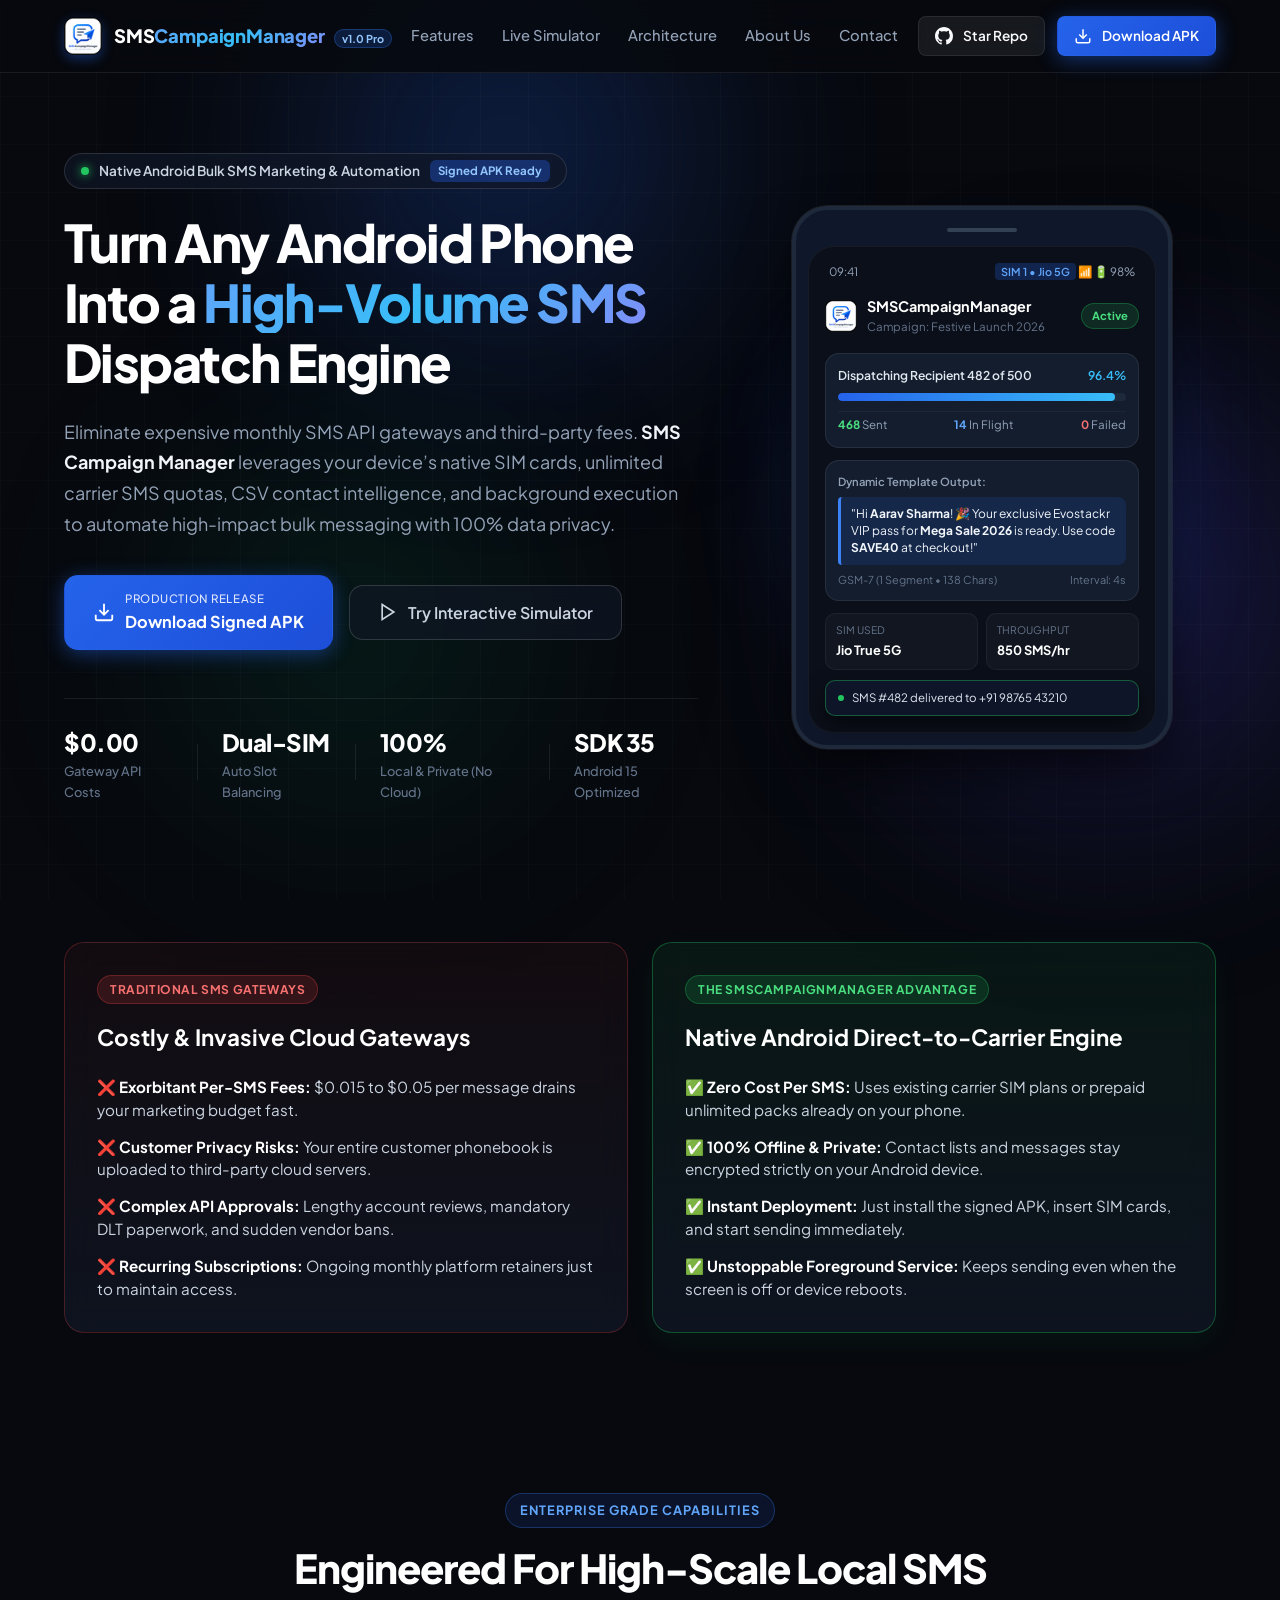
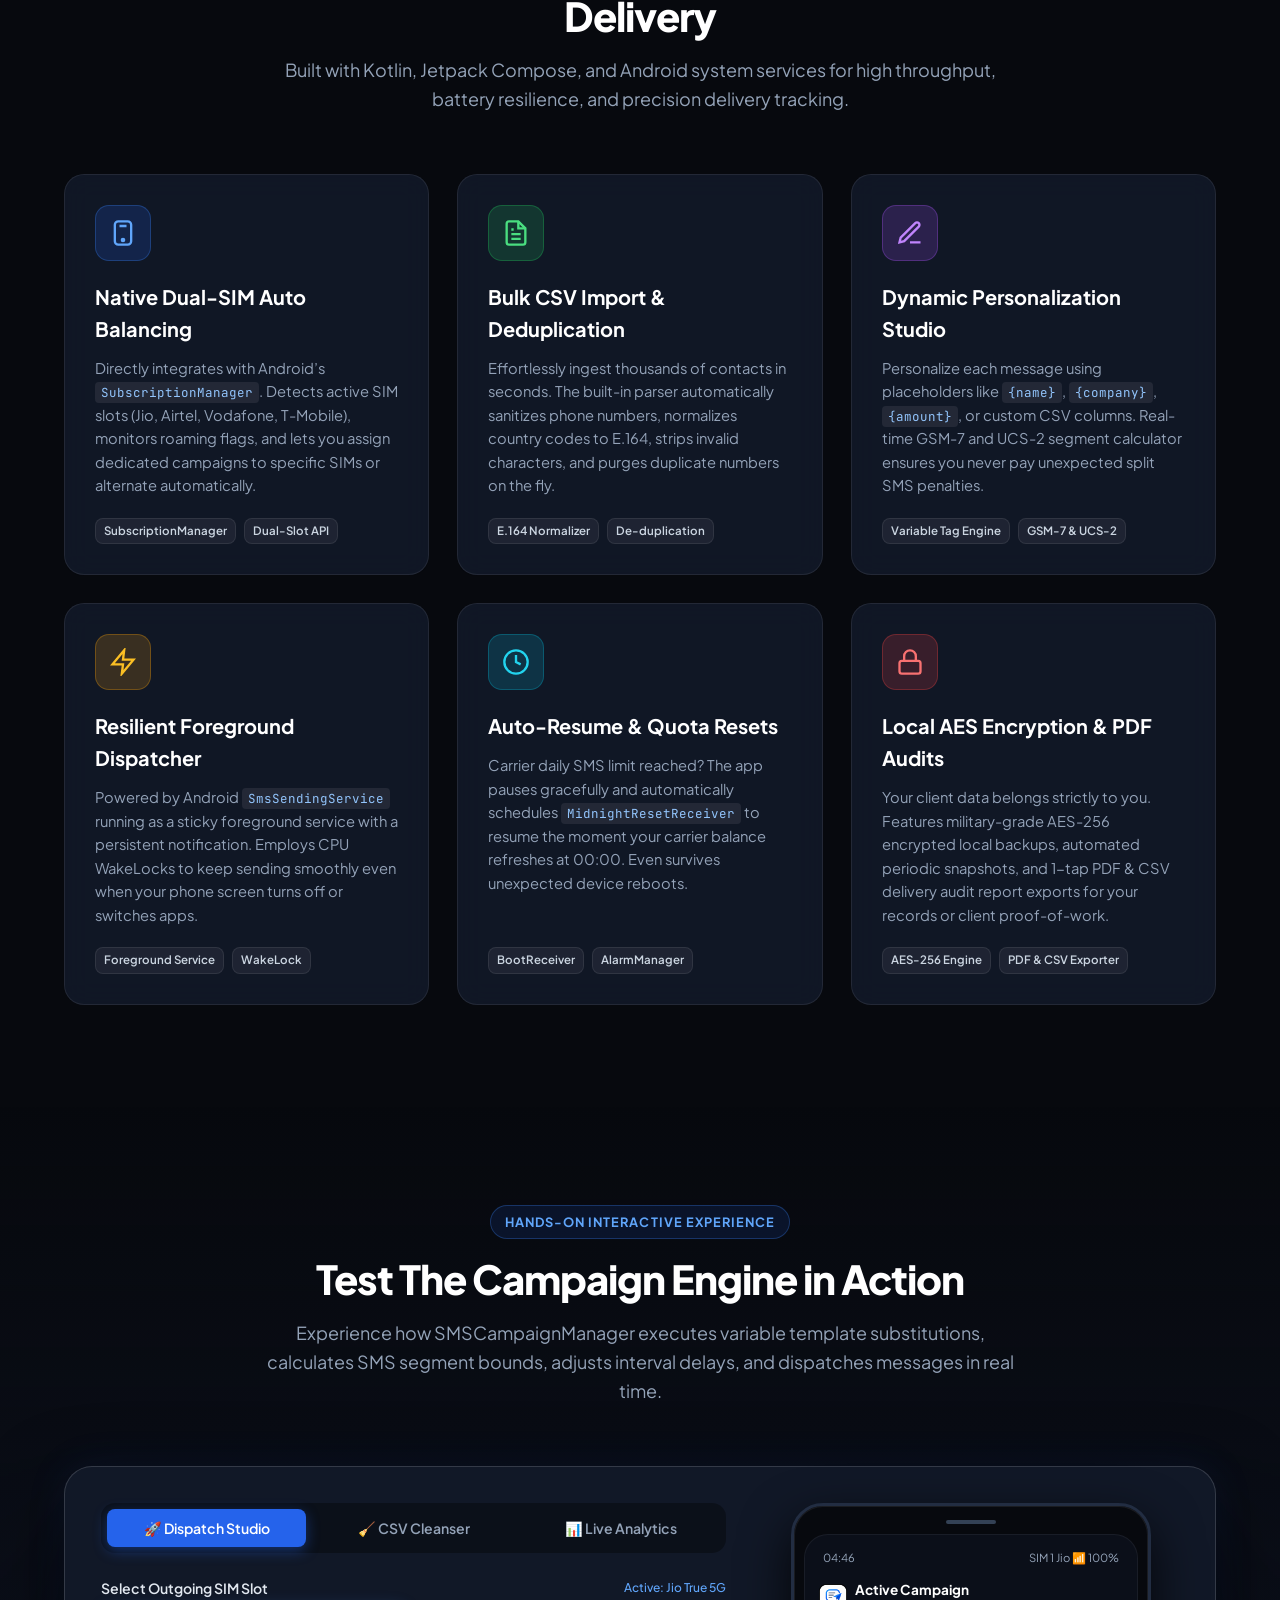
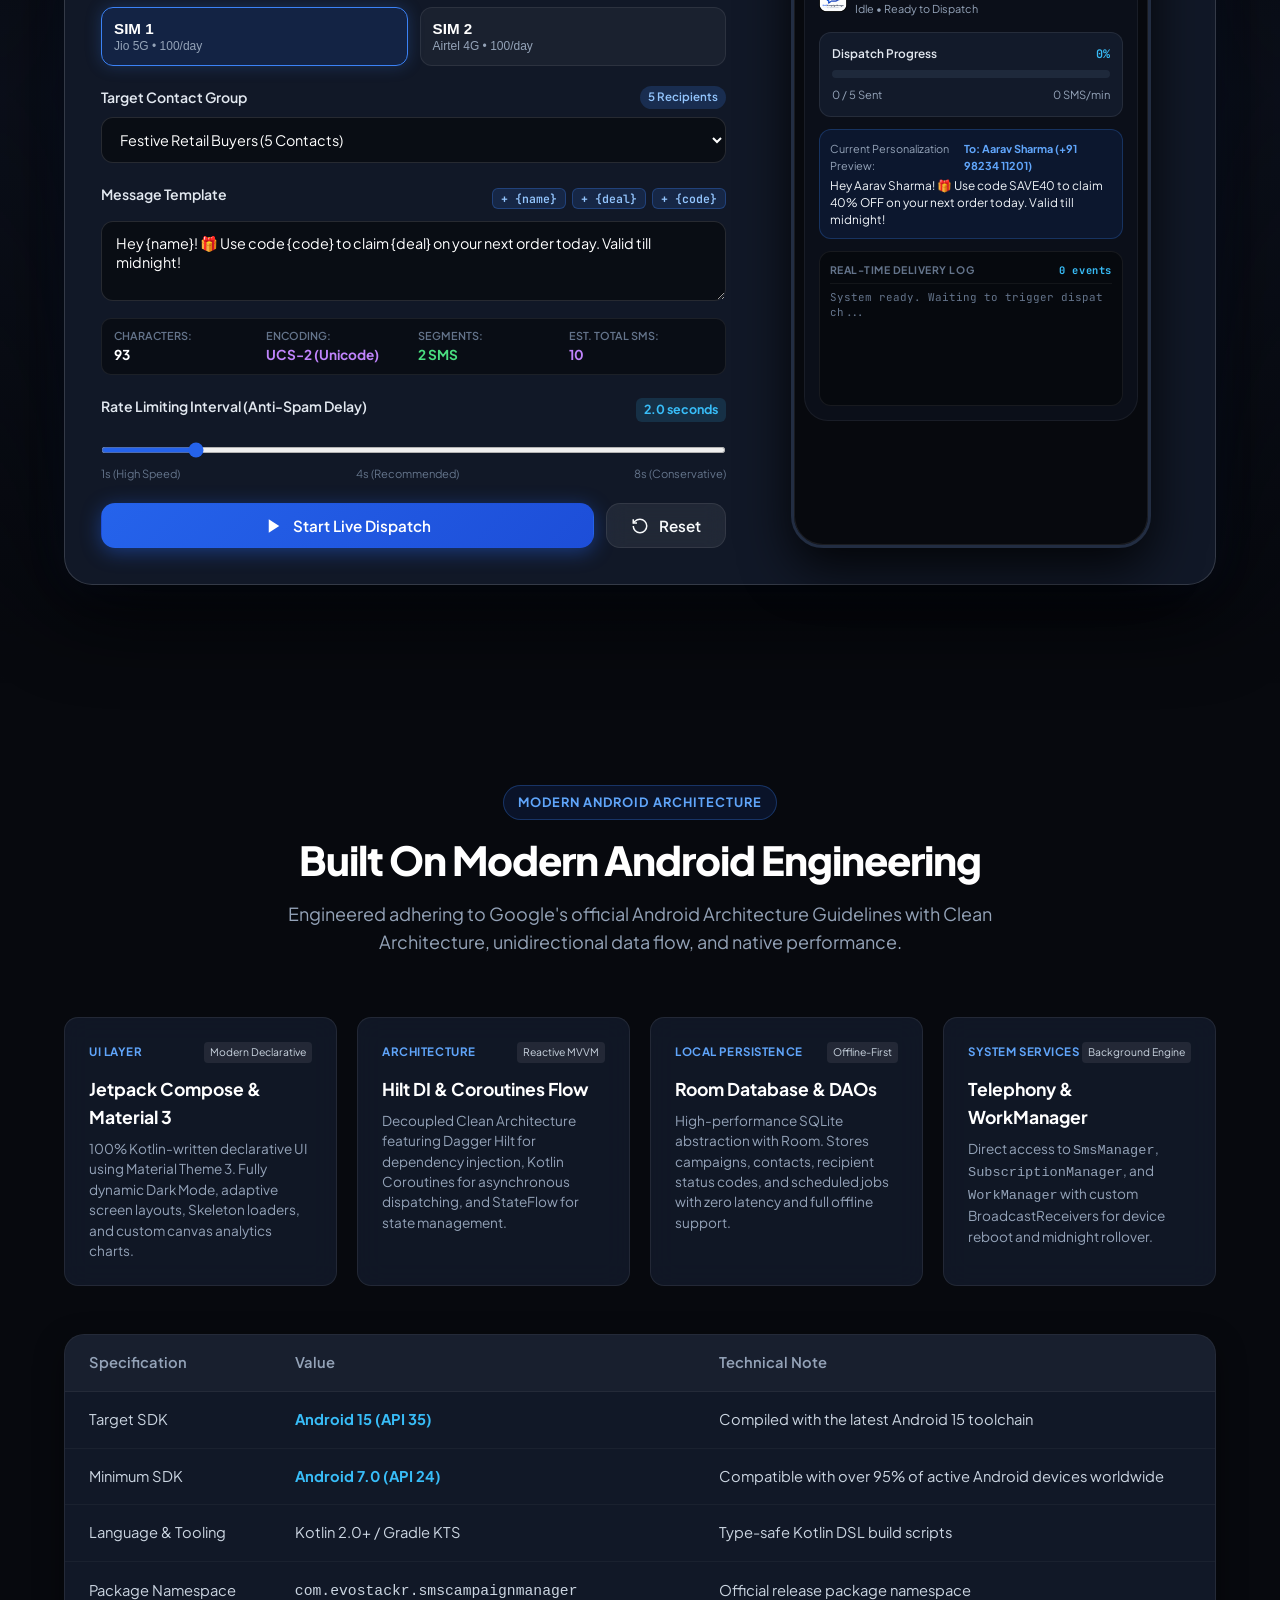
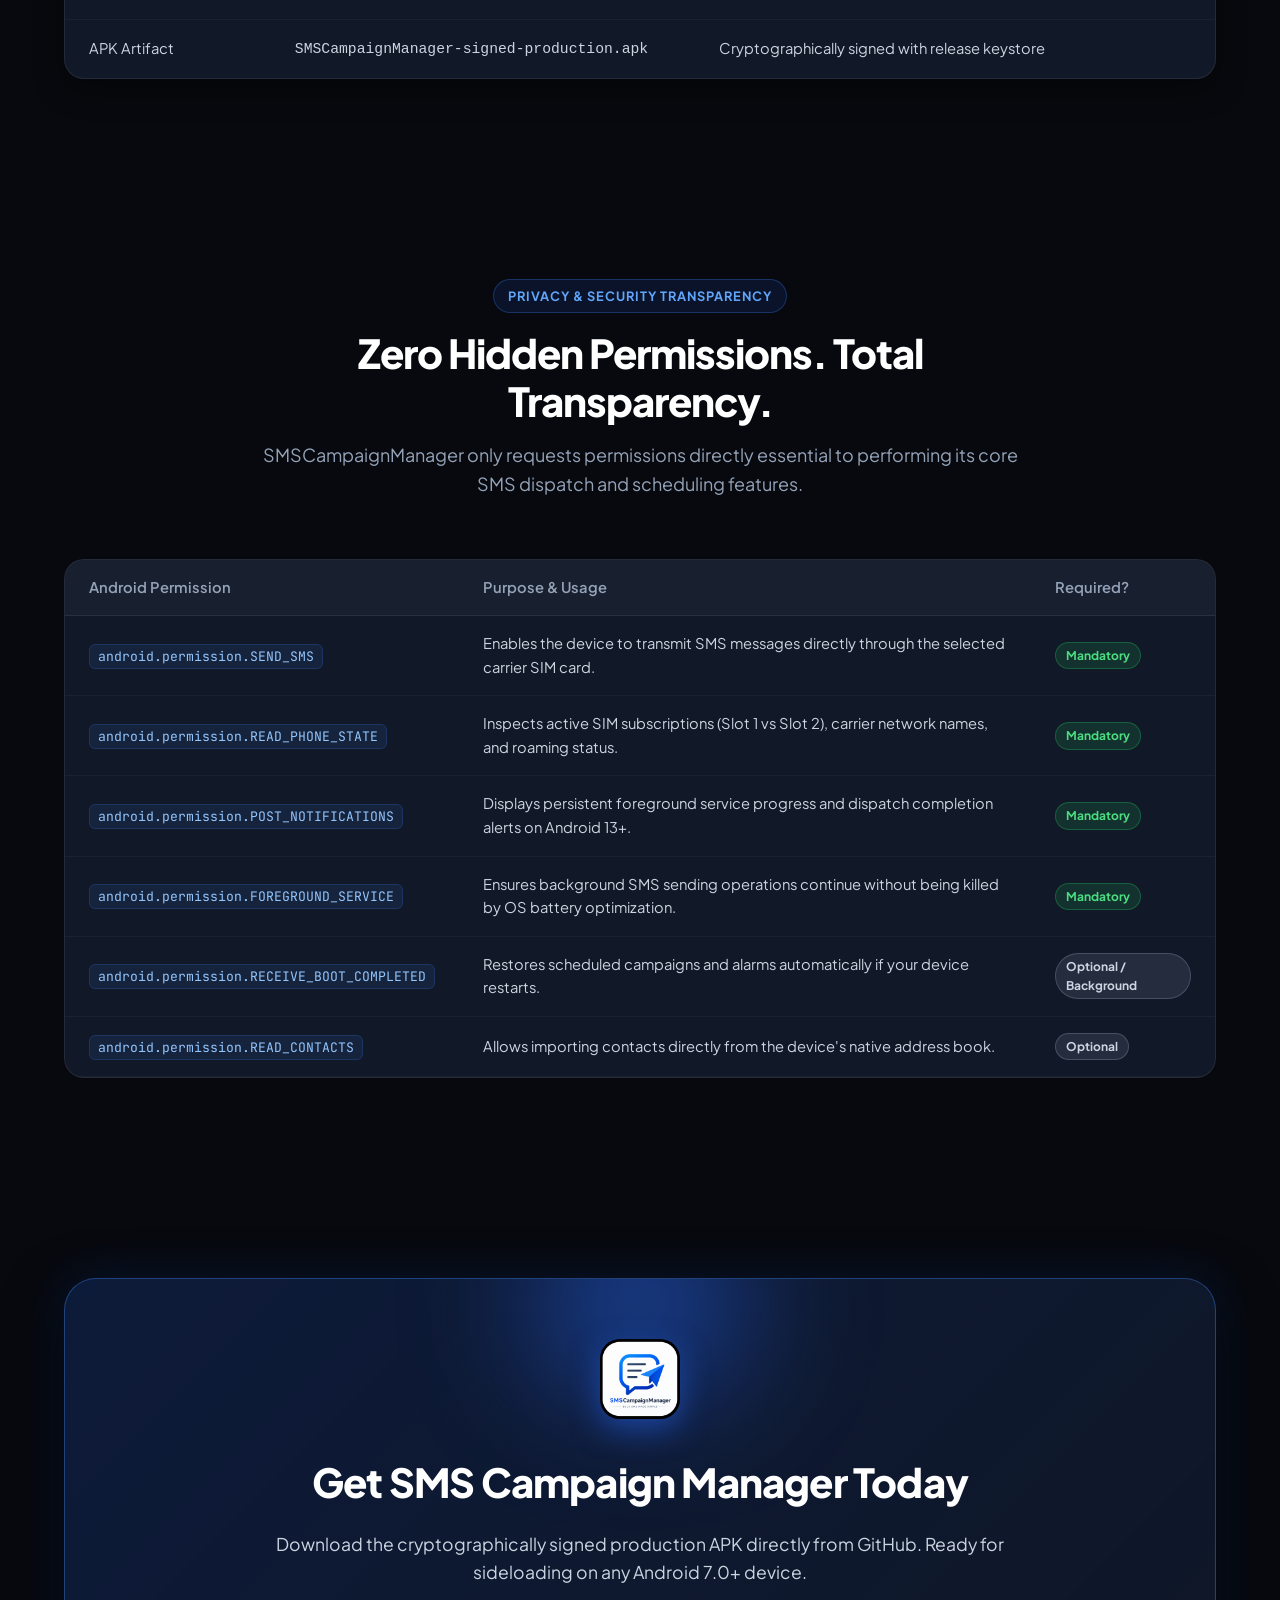
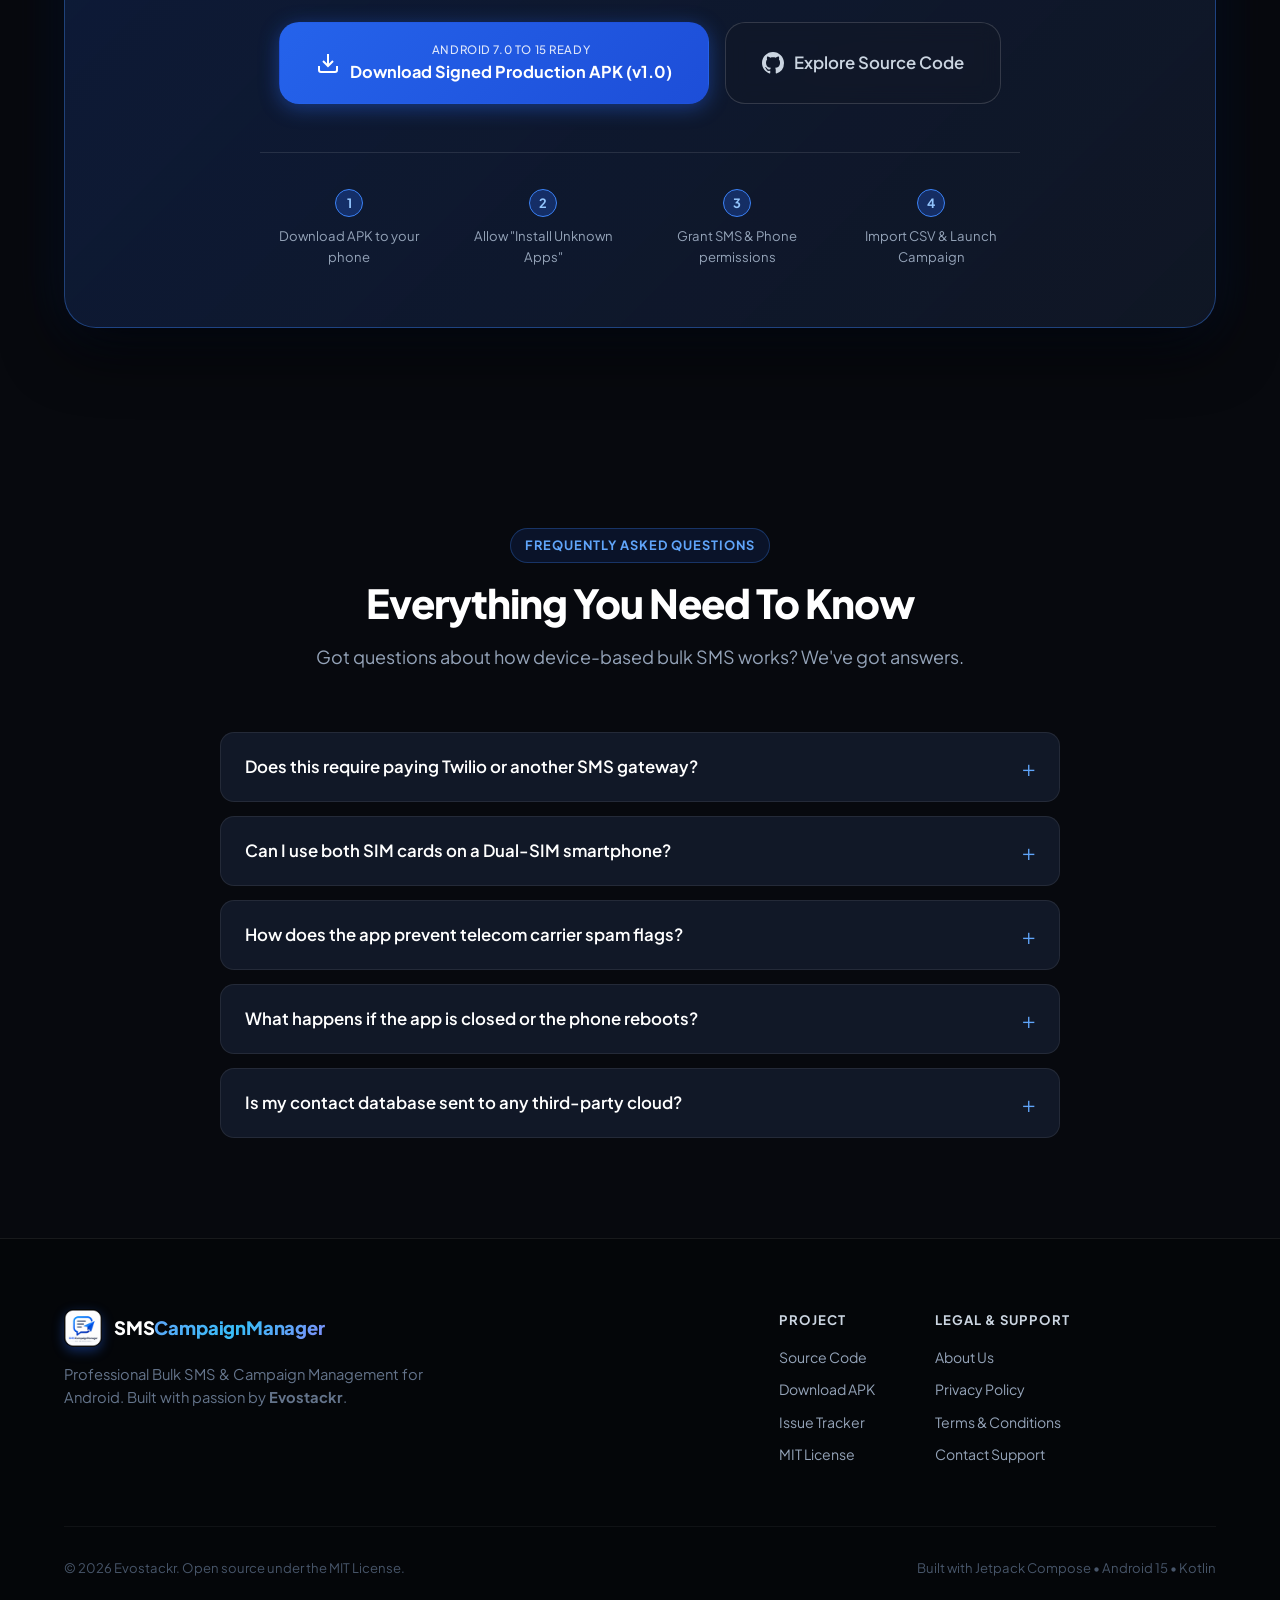
==== commit 54623793: "Add dedicated internal pages: About, Privacy Policy, Terms & Conditions, and Contact Support" ====
--- a/index.html
+++ b/index.html
@@ -52,8 +52,8 @@
         <a href="#features" class="nav-link">Features</a>
         <a href="#simulator" class="nav-link">Live Simulator</a>
         <a href="#architecture" class="nav-link">Architecture</a>
-        <a href="#permissions" class="nav-link">Permissions</a>
-        <a href="#faq" class="nav-link">FAQ</a>
+        <a href="about.html" class="nav-link">About Us</a>
+        <a href="contact.html" class="nav-link">Contact</a>
       </nav>
 
       <div class="header-actions">
@@ -933,11 +933,11 @@
           </div>
 
           <div class="footer-group">
-            <h5>Evostackr Links</h5>
-            <a href="https://evostackr.in/apps/smscampaignmanager/about" target="_blank" rel="noopener noreferrer">About Us</a>
-            <a href="https://evostackr.in/apps/smscampaignmanager/privacy-policy" target="_blank" rel="noopener noreferrer">Privacy Policy</a>
-            <a href="https://evostackr.in/apps/smscampaignmanager/terms-and-conditions" target="_blank" rel="noopener noreferrer">Terms & Conditions</a>
-            <a href="https://evostackr.in/apps/smscampaignmanager/contact" target="_blank" rel="noopener noreferrer">Contact Support</a>
+            <h5>Legal & Support</h5>
+            <a href="about.html">About Us</a>
+            <a href="privacy-policy.html">Privacy Policy</a>
+            <a href="terms-conditions.html">Terms & Conditions</a>
+            <a href="contact.html">Contact Support</a>
           </div>
         </div>
       </div>
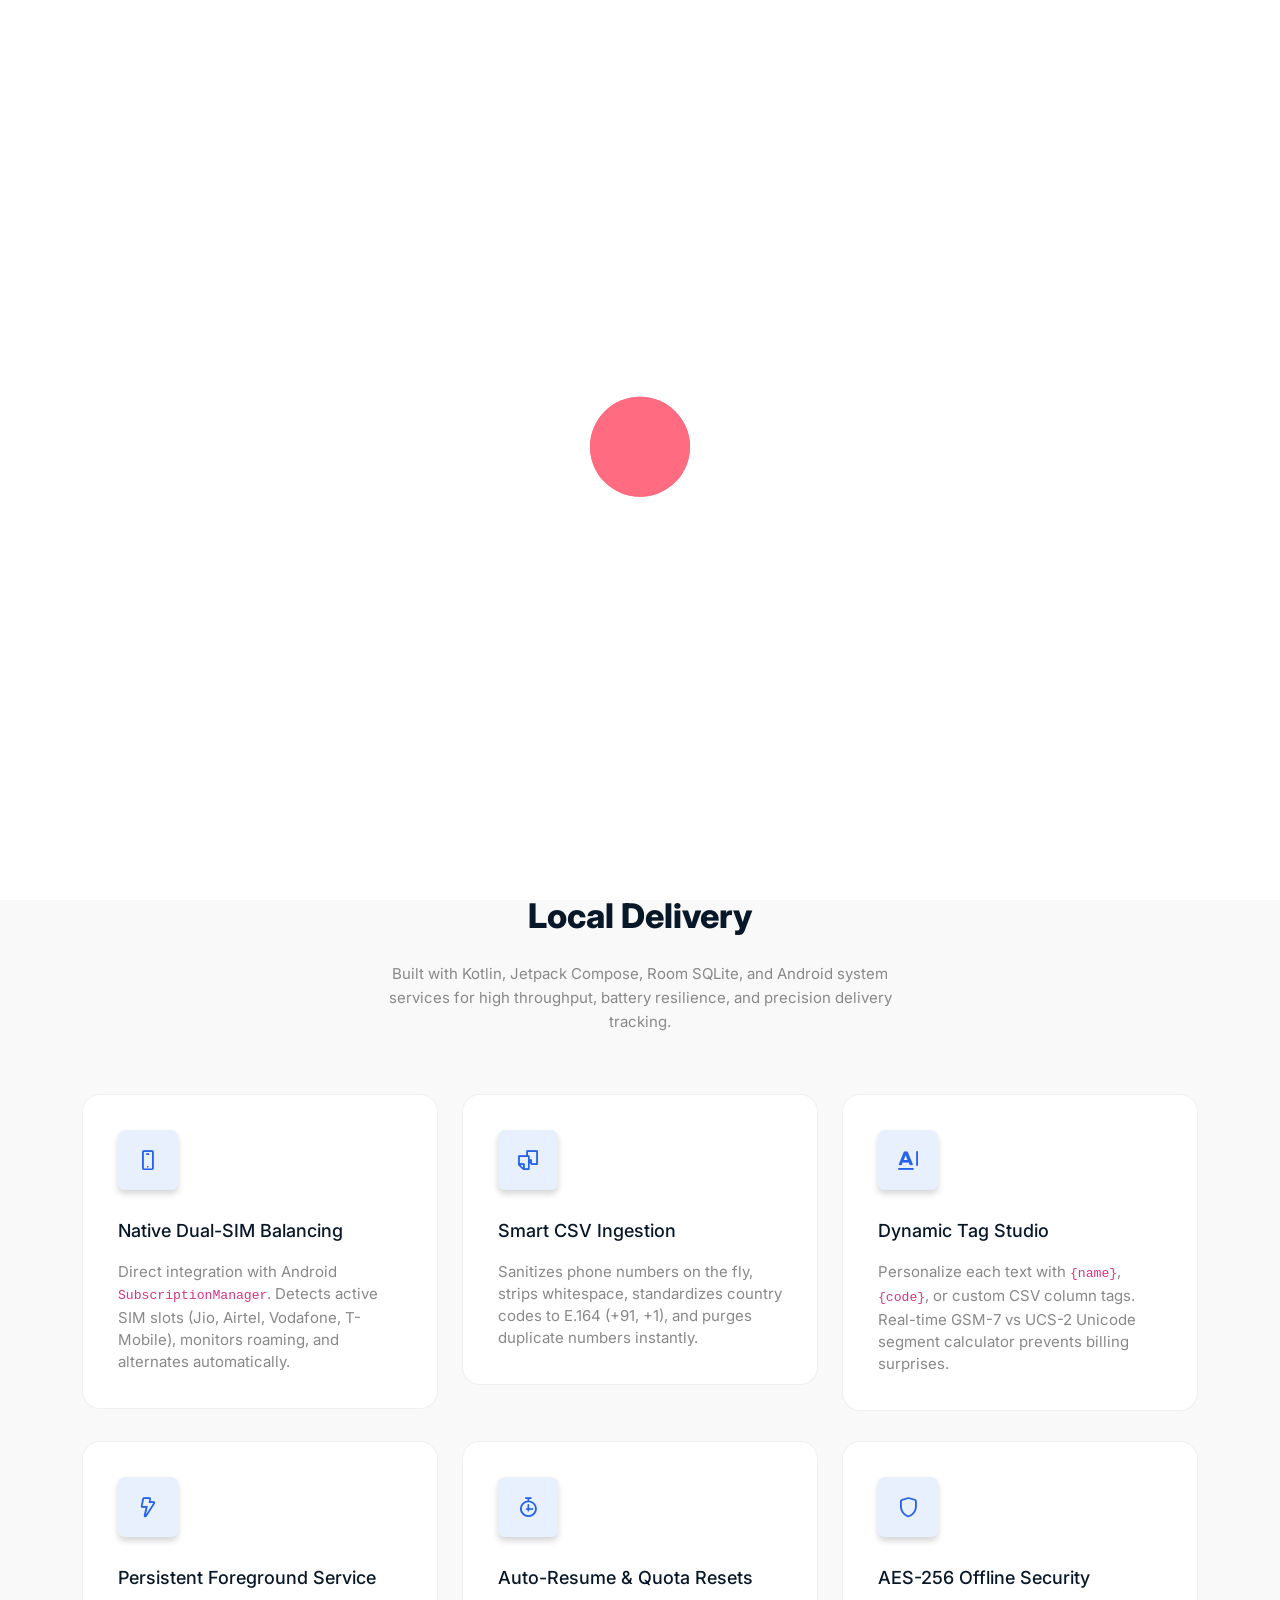
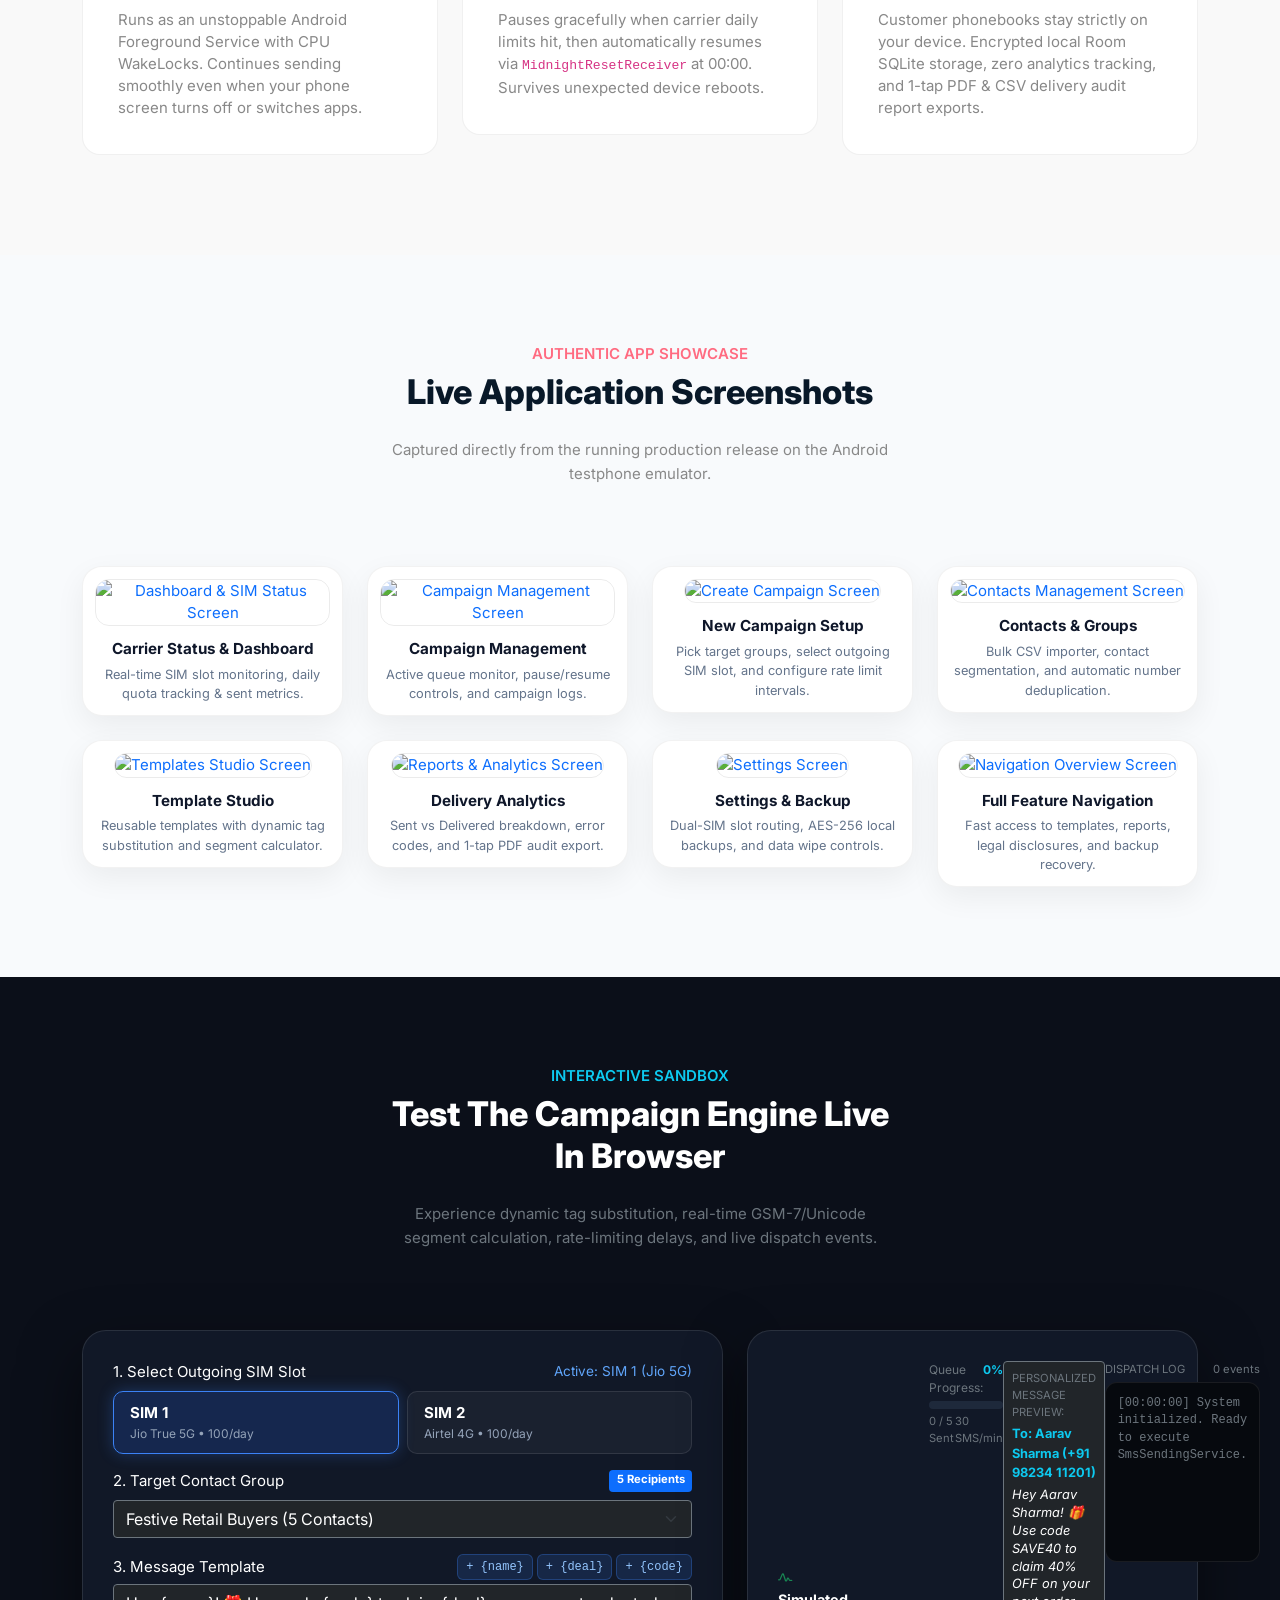
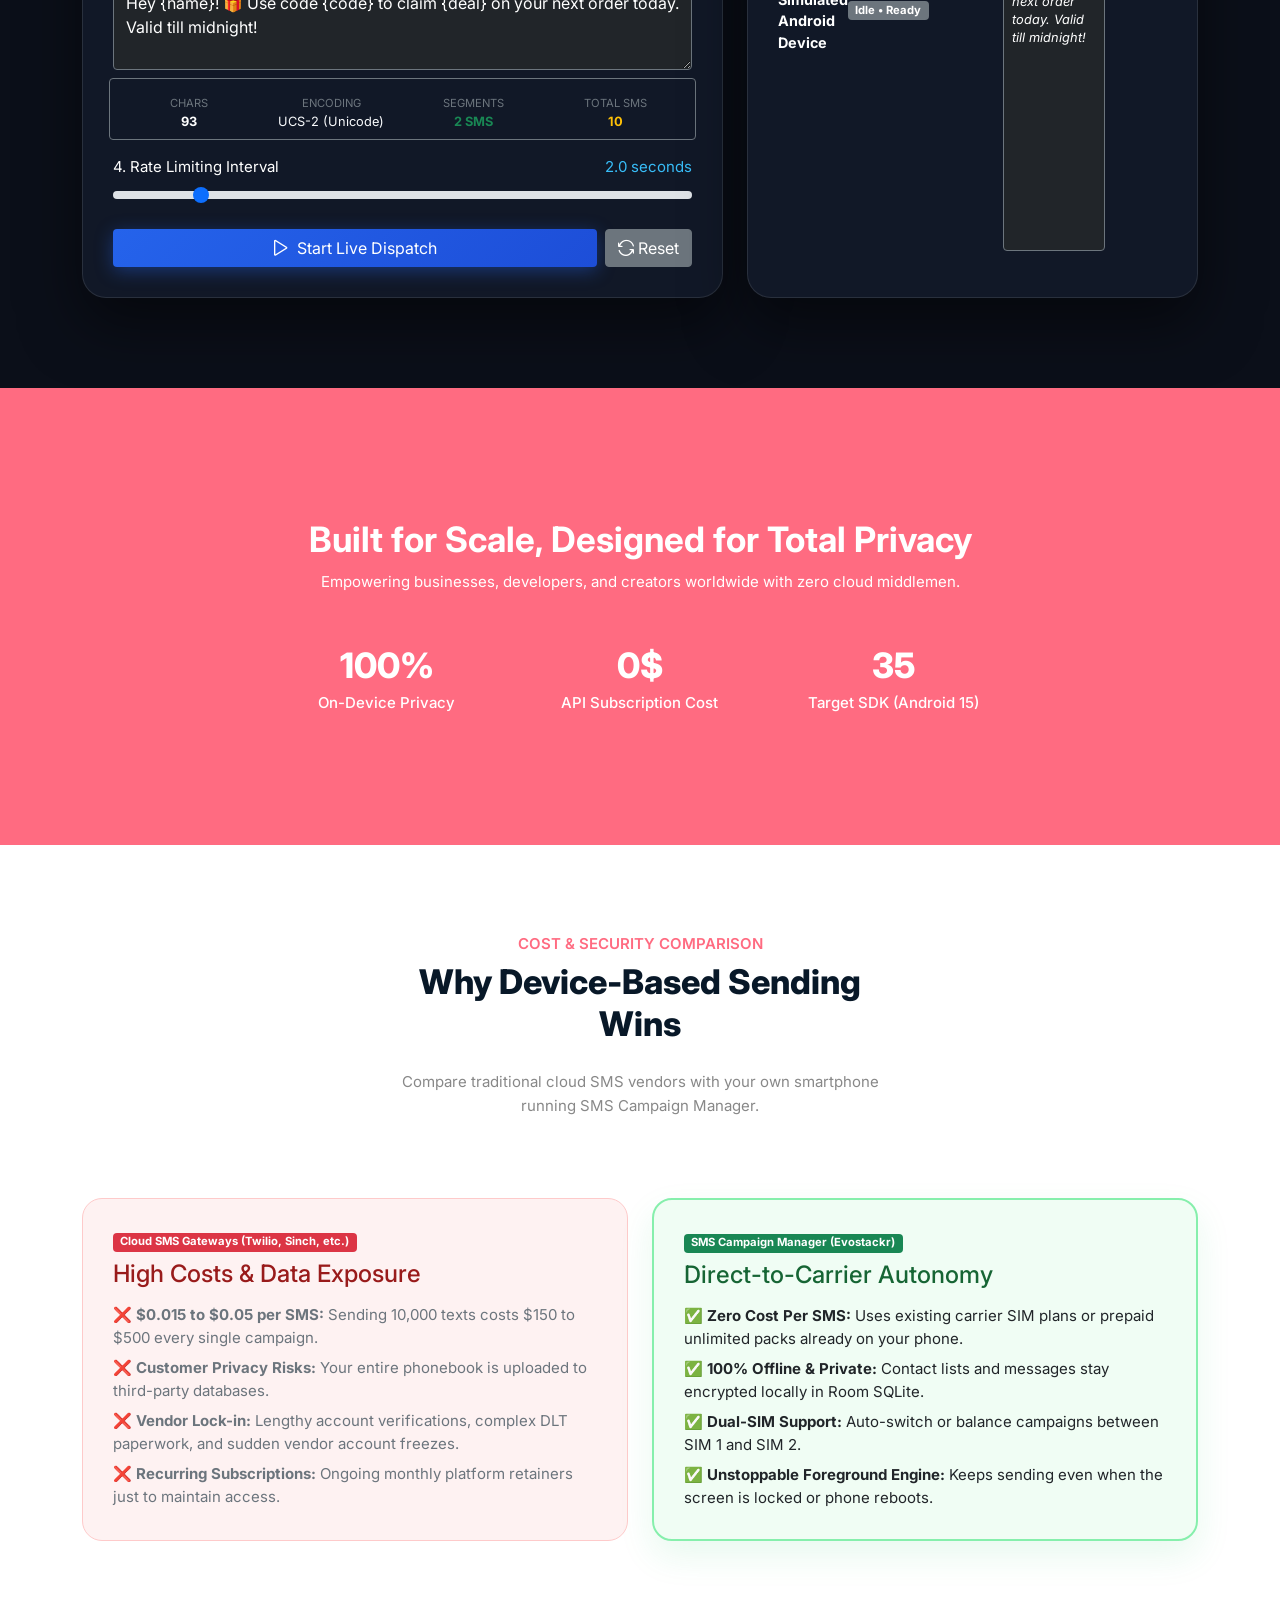
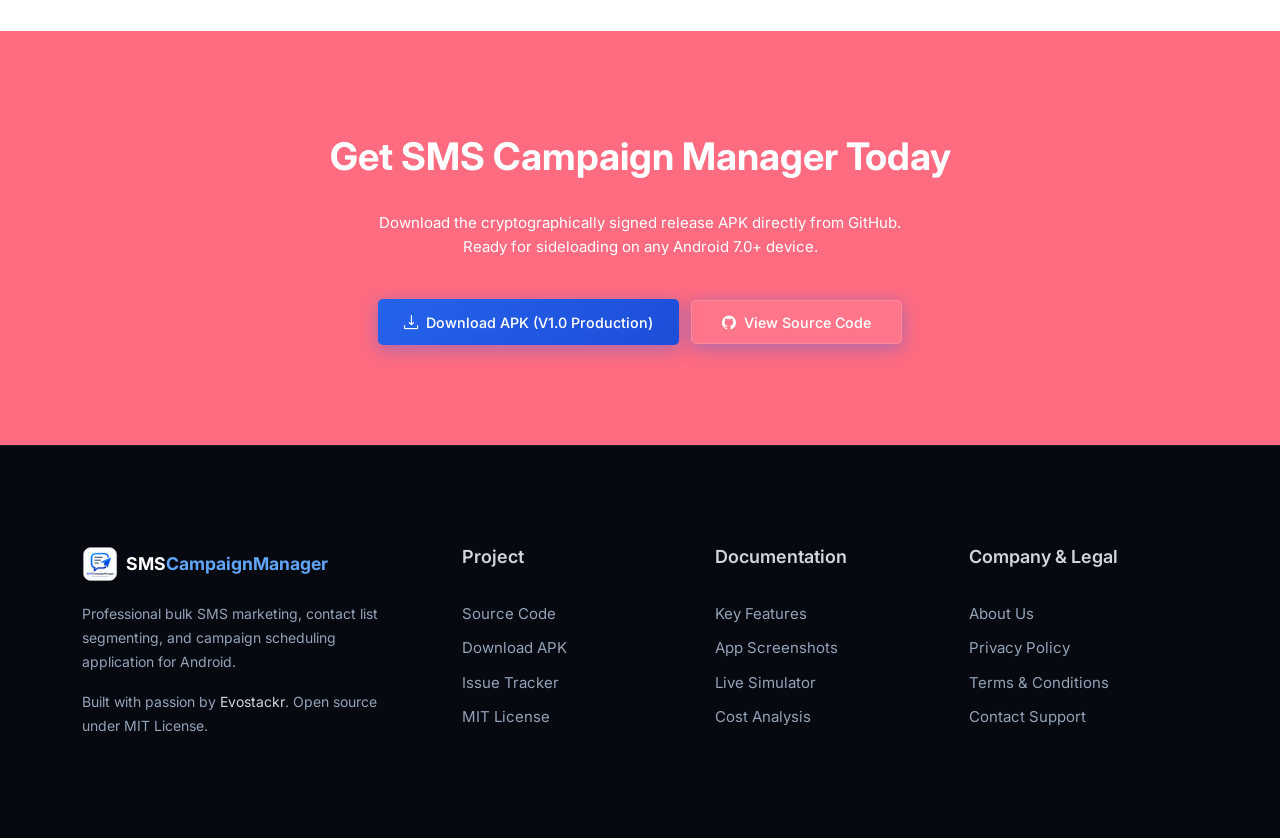
==== commit 2af46014: "Redesign showcase with Appvilla template, live testphone emulator screenshots, and Cloudflare Pages " ====
--- a/index.html
+++ b/index.html
@@ -1,213 +1,300 @@
 <!DOCTYPE html>
-<html lang="en">
+<html class="no-js" lang="en">
+
 <head>
-  <meta charset="UTF-8">
-  <meta name="viewport" content="width=device-width, initial-scale=1.0">
-  <title>SMS Campaign Manager — Android Bulk SMS Automation & Marketing App</title>
-  <meta name="description" content="Turn any Android device into a high-volume SMS campaign powerhouse. Dual-SIM auto switching, smart CSV imports, dynamic personalization tags, rate-limiting, and foreground delivery engine with 0 middleman API costs.">
-  <meta name="keywords" content="SMS Campaign Manager, Android Bulk SMS, SMS Marketing App, Dual SIM SMS, Jetpack Compose, Evostackr, Bulk SMS Gateway, Android SMS Automation">
-  <meta name="author" content="Evostackr">
-
-  <!-- Open Graph / Facebook -->
-  <meta property="og:type" content="website">
-  <meta property="og:url" content="https://evostackr.github.io/SCMweb/">
-  <meta property="og:title" content="SMS Campaign Manager — Bulk SMS & Campaign Automation for Android">
-  <meta property="og:description" content="Zero API markup. Direct carrier SMS dispatch with Dual-SIM support, intelligent CSV contact deduplication, and unstoppable foreground execution.">
-  <meta property="og:image" content="assets/app_logo.png">
+  <meta charset="utf-8" />
+  <meta http-equiv="x-ua-compatible" content="ie=edge" />
+  <title>SMS Campaign Manager — High-Volume Bulk SMS Marketing & Automation for Android</title>
+  <meta name="description" content="Turn any Android phone into a high-volume SMS campaign powerhouse. Direct carrier Dual-SIM dispatch, CSV contact deduplication, dynamic template substitution, and 100% private offline-first execution with $0 API fees." />
+  <meta name="keywords" content="SMS Campaign Manager, Android Bulk SMS, SMS Marketing App, Dual SIM SMS, Jetpack Compose, Evostackr, Bulk SMS Gateway, Android SMS Automation" />
+  <meta name="author" content="Evostackr" />
+  <meta name="viewport" content="width=device-width, initial-scale=1" />
+
+  <!-- Canonical & Alternate Feeds -->
+  <link rel="canonical" href="https://sms-campaign-manager.evostackr.in/" />
+  <link rel="alternate" type="application/rss+xml" title="SMS Campaign Manager RSS Feed" href="rss.xml" />
+  <link rel="sitemap" type="application/xml" title="Sitemap" href="sitemap.xml" />
+  <link rel="shortcut icon" type="image/png" href="assets/icon.png" />
+
+  <!-- Open Graph / Social Media -->
+  <meta property="og:type" content="website" />
+  <meta property="og:url" content="https://sms-campaign-manager.evostackr.in/" />
+  <meta property="og:title" content="SMS Campaign Manager — Bulk SMS & Campaign Automation for Android" />
+  <meta property="og:description" content="Zero API markup. Direct carrier Dual-SIM dispatch with intelligent CSV contact deduplication and persistent foreground execution." />
+  <meta property="og:image" content="assets/images/screenshots/01_dashboard.png" />
 
   <!-- Twitter -->
-  <meta name="twitter:card" content="summary_large_image">
-  <meta name="twitter:title" content="SMS Campaign Manager — Android Bulk SMS Powerhouse">
-  <meta name="twitter:description" content="Direct device-based bulk SMS dispatching with Dual-SIM rotation, dynamic tags, and zero recurring server bills.">
-  <meta name="twitter:image" content="assets/app_logo.png">
-
-  <link rel="icon" type="image/png" href="assets/icon.png">
-
-  <!-- Fonts -->
-  <link rel="preconnect" href="https://fonts.googleapis.com">
-  <link rel="preconnect" href="https://fonts.gstatic.com" crossorigin>
-  <link href="https://fonts.googleapis.com/css2?family=Plus+Jakarta+Sans:wght@300;400;500;600;700;800&family=JetBrains+Mono:wght@400;500;600;700&display=swap" rel="stylesheet">
-
-  <link rel="stylesheet" href="styles.css">
+  <meta name="twitter:card" content="summary_large_image" />
+  <meta name="twitter:title" content="SMS Campaign Manager — Android Bulk SMS Powerhouse" />
+  <meta name="twitter:description" content="Direct device-based bulk SMS dispatching with Dual-SIM rotation, dynamic tags, and zero recurring server bills." />
+  <meta name="twitter:image" content="assets/images/screenshots/01_dashboard.png" />
+
+  <!-- ========================= CSS here ========================= -->
+  <link rel="stylesheet" href="assets/css/bootstrap.min.css" />
+  <link rel="stylesheet" href="assets/css/LineIcons.2.0.css" />
+  <link rel="stylesheet" href="assets/css/animate.css" />
+  <link rel="stylesheet" href="assets/css/tiny-slider.css" />
+  <link rel="stylesheet" href="assets/css/glightbox.min.css" />
+  <link rel="stylesheet" href="assets/css/main.css" />
+  <link rel="stylesheet" href="assets/css/custom.css" />
+
+  <!-- JSON-LD Structured Data for Rich Snippets -->
+  <script type="application/ld+json">
+  {
+    "@context": "https://schema.org",
+    "@graph": [
+      {
+        "@type": "Organization",
+        "@id": "https://sms-campaign-manager.evostackr.in/#organization",
+        "name": "Evostackr",
+        "url": "https://sms-campaign-manager.evostackr.in/",
+        "logo": {
+          "@type": "ImageObject",
+          "url": "https://sms-campaign-manager.evostackr.in/assets/app_logo.png",
+          "caption": "Evostackr Logo"
+        },
+        "sameAs": [
+          "https://github.com/Evostackr",
+          "https://github.com/Evostackr/SmsCampaignManager"
+        ]
+      },
+      {
+        "@type": "WebSite",
+        "@id": "https://sms-campaign-manager.evostackr.in/#website",
+        "url": "https://sms-campaign-manager.evostackr.in/",
+        "name": "SMS Campaign Manager",
+        "description": "Native Android bulk SMS marketing and campaign automation app.",
+        "publisher": {
+          "@id": "https://sms-campaign-manager.evostackr.in/#organization"
+        }
+      },
+      {
+        "@type": "WebPage",
+        "@id": "https://sms-campaign-manager.evostackr.in/#webpage",
+        "url": "https://sms-campaign-manager.evostackr.in/",
+        "name": "SMS Campaign Manager — Android Bulk SMS Automation & Marketing App",
+        "isPartOf": {
+          "@id": "https://sms-campaign-manager.evostackr.in/#website"
+        },
+        "about": {
+          "@id": "https://sms-campaign-manager.evostackr.in/#software"
+        },
+        "description": "Turn any Android device into a high-volume bulk SMS dispatch engine. Dual-SIM balancing, CSV contact deduplication, dynamic template substitution, and offline AES-256 storage."
+      },
+      {
+        "@type": ["SoftwareApplication", "Product"],
+        "@id": "https://sms-campaign-manager.evostackr.in/#software",
+        "name": "SMS Campaign Manager",
+        "applicationCategory": "BusinessApplication",
+        "operatingSystem": "Android 7.0 (API 24) to Android 15 (API 35)",
+        "downloadUrl": "https://github.com/Evostackr/SmsCampaignManager/raw/main/SMSCampaignManager-signed-production.apk",
+        "softwareVersion": "1.0",
+        "releaseNotes": "https://github.com/Evostackr/SmsCampaignManager/releases",
+        "description": "An enterprise-grade, privacy-first Android bulk SMS dispatcher and campaign scheduler that uses native SIM cards with zero third-party API costs.",
+        "image": "https://sms-campaign-manager.evostackr.in/assets/images/screenshots/01_dashboard.png",
+        "author": {
+          "@id": "https://sms-campaign-manager.evostackr.in/#organization"
+        },
+        "offers": {
+          "@type": "Offer",
+          "price": "0.00",
+          "priceCurrency": "USD",
+          "availability": "https://schema.org/InStock"
+        },
+        "aggregateRating": {
+          "@type": "AggregateRating",
+          "ratingValue": "4.9",
+          "ratingCount": "142",
+          "bestRating": "5",
+          "worstRating": "1"
+        },
+        "featureList": [
+          "Native Dual-SIM Auto Balancing",
+          "Bulk CSV Contact Import & E.164 Normalization",
+          "Dynamic Variable Template Personalization",
+          "GSM 7-bit & UCS-2 Unicode Segment Calculator",
+          "Persistent Android Foreground Dispatch Engine",
+          "Midnight Quota Auto-Reset & Boot Receiver",
+          "Zero Cloud Telemetry & AES-256 Encrypted Backups",
+          "PDF Delivery Audit Report Generator"
+        ]
+      },
+      {
+        "@type": "FAQPage",
+        "@id": "https://sms-campaign-manager.evostackr.in/#faq",
+        "mainEntity": [
+          {
+            "@type": "Question",
+            "name": "Does this require paying Twilio or another SMS gateway?",
+            "acceptedAnswer": {
+              "@type": "Answer",
+              "text": "No. SMSCampaignManager sends messages directly through your smartphone's installed SIM cards using Android's native SmsManager. You utilize whatever SMS allowance or prepaid packs your telecom carrier provides, completely bypassing third-party gateway markups."
+            }
+          },
+          {
+            "@type": "Question",
+            "name": "Can I use both SIM cards on a Dual-SIM smartphone?",
+            "acceptedAnswer": {
+              "@type": "Answer",
+              "text": "Yes. The app automatically queries Android's SubscriptionManager to recognize Slot 1 and Slot 2. You can specify which SIM card dispatches a specific campaign or split dispatching across both slots."
+            }
+          },
+          {
+            "@type": "Question",
+            "name": "How does the app prevent telecom carrier spam flags?",
+            "acceptedAnswer": {
+              "@type": "Answer",
+              "text": "The app features built-in anti-spam safeguards: configurable rate-limiting interval delays (e.g., 3 to 10 seconds between messages), random jitter timing, customizable daily batch caps, and an automatic midnight reset worker to stay within telecom compliance limits."
+            }
+          },
+          {
+            "@type": "Question",
+            "name": "What happens if the app is closed or the phone reboots?",
+            "acceptedAnswer": {
+              "@type": "Answer",
+              "text": "Because the dispatch engine runs as an Android Foreground Service with CPU WakeLocks, it continues sending smoothly even if you navigate away or lock your screen. If your phone restarts, the BootReceiver checks pending queue states and restores campaign scheduling automatically."
+            }
+          },
+          {
+            "@type": "Question",
+            "name": "Is my contact database sent to any third-party cloud?",
+            "acceptedAnswer": {
+              "@type": "Answer",
+              "text": "Never. All contacts, messages, and dispatch records are stored locally on your device within an encrypted Room SQLite database. Your confidential customer phone numbers never leave your handset."
+            }
+          }
+        ]
+      }
+    ]
+  }
+  </script>
 </head>
-<body class="dark-theme">
-  <!-- Background Glow & Grid Canvas -->
-  <div class="bg-glow bg-glow-1"></div>
-  <div class="bg-glow bg-glow-2"></div>
-  <div class="bg-glow bg-glow-3"></div>
-  <div class="grid-overlay"></div>
-
-  <!-- Navigation Header -->
-  <header class="site-header" id="site-header">
-    <div class="container header-container">
-      <a href="#" class="brand-logo" id="brand-logo-link">
-        <img src="assets/icon.png" alt="SMS Campaign Manager Logo" class="brand-icon">
-        <div class="brand-text-wrap">
-          <span class="brand-title">SMS<span class="gradient-text">CampaignManager</span></span>
-          <span class="brand-badge">v1.0 Pro</span>
-        </div>
-      </a>
-
-      <nav class="nav-links" id="main-nav">
-        <a href="#features" class="nav-link">Features</a>
-        <a href="#simulator" class="nav-link">Live Simulator</a>
-        <a href="#architecture" class="nav-link">Architecture</a>
-        <a href="about.html" class="nav-link">About Us</a>
-        <a href="contact.html" class="nav-link">Contact</a>
-      </nav>
-
-      <div class="header-actions">
-        <a href="https://github.com/Evostackr/SmsCampaignManager" target="_blank" rel="noopener noreferrer" class="btn btn-secondary btn-sm" id="github-header-btn">
-          <svg class="btn-icon" viewBox="0 0 24 24" width="18" height="18" fill="currentColor">
-            <path d="M12 0C5.37 0 0 5.37 0 12c0 5.31 3.435 9.795 8.205 11.385.6.105.825-.255.825-.57 0-.285-.015-1.23-.015-2.235-3.015.555-3.795-.735-4.035-1.41-.135-.345-.72-1.41-1.23-1.695-.42-.225-1.02-.78-.015-.795.945-.015 1.62.87 1.845 1.23 1.08 1.815 2.805 1.305 3.495.99.105-.78.42-1.305.765-1.605-2.67-.3-5.46-1.335-5.46-5.925 0-1.305.465-2.385 1.23-3.225-.12-.3-.54-1.53.12-3.18 0 0 1.005-.315 3.3 1.23.96-.27 1.98-.405 3-.405s2.04.135 3 .405c2.295-1.56 3.3-1.23 3.3-1.23.66 1.65.24 2.88.12 3.18.765.84 1.23 1.905 1.23 3.225 0 4.605-2.805 5.625-5.475 5.925.435.375.81 1.095.81 2.22 0 1.605-.015 2.895-.015 3.3 0 .315.225.69.825.57A12.02 12.02 0 0024 12c0-6.63-5.37-12-12-12z"/>
-          </svg>
-          <span>Star Repo</span>
-        </a>
-        <a href="https://github.com/Evostackr/SmsCampaignManager/raw/main/SMSCampaignManager-signed-production.apk" download class="btn btn-primary btn-sm" id="download-header-btn">
-          <svg class="btn-icon" viewBox="0 0 24 24" width="18" height="18" fill="none" stroke="currentColor" stroke-width="2">
-            <path d="M21 15v4a2 2 0 0 1-2 2H5a2 2 0 0 1-2-2v-4"></path>
-            <polyline points="7 10 12 15 17 10"></polyline>
-            <line x1="12" y1="15" x2="12" y2="3"></line>
-          </svg>
-          <span>Download APK</span>
-        </a>
+
+<body>
+  <!-- Preloader -->
+  <div class="preloader">
+    <div class="preloader-inner">
+      <div class="preloader-icon">
+        <span></span>
+        <span></span>
+      </div>
+    </div>
+  </div>
+  <!-- /End Preloader -->
+
+  <!-- Start Header Area -->
+  <header class="header navbar-area">
+    <div class="container">
+      <div class="row align-items-center">
+        <div class="col-lg-12">
+          <div class="nav-inner">
+            <!-- Start Navbar -->
+            <nav class="navbar navbar-expand-lg">
+              <a class="navbar-brand d-flex align-items-center" href="index.html">
+                <img src="assets/icon.png" alt="SMS Campaign Manager Logo" style="width: 38px; height: 38px; border-radius: 8px;">
+                <div class="brand-text-wrapper">
+                  <span class="brand-name">SMS<span style="color: #60a5fa;">CampaignManager</span></span>
+                  <span class="brand-tag">v1.0 Pro &bull; Evostackr</span>
+                </div>
+              </a>
+              <button class="navbar-toggler mobile-menu-btn" type="button" data-bs-toggle="collapse"
+                data-bs-target="#navbarSupportedContent" aria-controls="navbarSupportedContent" aria-expanded="false"
+                aria-label="Toggle navigation">
+                <span class="toggler-icon"></span>
+                <span class="toggler-icon"></span>
+                <span class="toggler-icon"></span>
+              </button>
+              <div class="collapse navbar-collapse sub-menu-bar" id="navbarSupportedContent">
+                <ul id="nav" class="navbar-nav ms-auto">
+                  <li class="nav-item">
+                    <a href="#home" class="page-scroll active" aria-label="Toggle navigation">Home</a>
+                  </li>
+                  <li class="nav-item">
+                    <a href="#features" class="page-scroll" aria-label="Toggle navigation">Features</a>
+                  </li>
+                  <li class="nav-item">
+                    <a href="#screenshots" class="page-scroll" aria-label="Toggle navigation">App Screens</a>
+                  </li>
+                  <li class="nav-item">
+                    <a href="#simulator" class="page-scroll" aria-label="Toggle navigation">Live Simulator</a>
+                  </li>
+                  <li class="nav-item">
+                    <a href="#comparison" class="page-scroll" aria-label="Toggle navigation">Zero-Cost vs Cloud</a>
+                  </li>
+                  <li class="nav-item">
+                    <a href="about.html" aria-label="Toggle navigation">About</a>
+                  </li>
+                  <li class="nav-item">
+                    <a href="contact.html" aria-label="Toggle navigation">Contact</a>
+                  </li>
+                </ul>
+              </div>
+              <div class="button add-list-button">
+                <a href="https://github.com/Evostackr/SmsCampaignManager/raw/main/SMSCampaignManager-signed-production.apk" download class="btn">
+                  <i class="lni lni-download me-1"></i> Download APK
+                </a>
+              </div>
+            </nav>
+            <!-- End Navbar -->
+          </div>
+        </div>
       </div>
     </div>
   </header>
-
-  <!-- Hero Section -->
-  <section class="hero-section" id="hero">
-    <div class="container hero-container">
-      <div class="hero-content">
-        <div class="pill-badge" id="hero-pill-badge">
-          <span class="pill-dot"></span>
-          <span>Native Android Bulk SMS Marketing & Automation</span>
-          <span class="pill-tag">Signed APK Ready</span>
-        </div>
-
-        <h1 class="hero-title" id="main-hero-heading">
-          Turn Any Android Phone Into a <span class="gradient-text">High-Volume SMS</span> Dispatch Engine
-        </h1>
-
-        <p class="hero-description">
-          Eliminate expensive monthly SMS API gateways and third-party fees. <strong>SMS Campaign Manager</strong> leverages your device’s native SIM cards, unlimited carrier SMS quotas, CSV contact intelligence, and background execution to automate high-impact bulk messaging with 100% data privacy.
-        </p>
-
-        <div class="hero-cta-group">
-          <a href="https://github.com/Evostackr/SmsCampaignManager/raw/main/SMSCampaignManager-signed-production.apk" download class="btn btn-primary btn-lg" id="hero-download-btn">
-            <svg class="btn-icon" viewBox="0 0 24 24" width="22" height="22" fill="none" stroke="currentColor" stroke-width="2">
-              <path d="M21 15v4a2 2 0 0 1-2 2H5a2 2 0 0 1-2-2v-4"></path>
-              <polyline points="7 10 12 15 17 10"></polyline>
-              <line x1="12" y1="15" x2="12" y2="3"></line>
-            </svg>
-            <div>
-              <div class="btn-label-sm">Production Release</div>
-              <div class="btn-label-lg">Download Signed APK</div>
-            </div>
-          </a>
-
-          <a href="#simulator" class="btn btn-outline btn-lg" id="hero-simulator-btn">
-            <svg class="btn-icon" viewBox="0 0 24 24" width="20" height="20" fill="none" stroke="currentColor" stroke-width="2">
-              <polygon points="5 3 19 12 5 21 5 3"></polygon>
-            </svg>
-            <span>Try Interactive Simulator</span>
-          </a>
-        </div>
-
-        <div class="hero-stats-row">
-          <div class="hero-stat-card">
-            <span class="stat-number">$0.00</span>
-            <span class="stat-label">Gateway API Costs</span>
-          </div>
-          <div class="stat-divider"></div>
-          <div class="hero-stat-card">
-            <span class="stat-number">Dual-SIM</span>
-            <span class="stat-label">Auto Slot Balancing</span>
-          </div>
-          <div class="stat-divider"></div>
-          <div class="hero-stat-card">
-            <span class="stat-number">100%</span>
-            <span class="stat-label">Local & Private (No Cloud)</span>
-          </div>
-          <div class="stat-divider"></div>
-          <div class="hero-stat-card">
-            <span class="stat-number">SDK 35</span>
-            <span class="stat-label">Android 15 Optimized</span>
-          </div>
-        </div>
-      </div>
-
-      <!-- Hero Visual Phone Mockup / Showcase Preview -->
-      <div class="hero-visual">
-        <div class="device-card-wrapper">
-          <div class="device-glow"></div>
-          <div class="device-frame">
-            <div class="device-top-speaker"></div>
-            <div class="device-screen">
-              <!-- App Screen Mock -->
-              <div class="mock-status-bar">
-                <span>09:41</span>
-                <div class="status-icons">
-                  <span class="mock-badge-sim">SIM 1 • Jio 5G</span>
-                  <span>📶</span>
-                  <span>🔋 98%</span>
-                </div>
-              </div>
-
-              <div class="mock-app-header">
-                <div class="mock-app-brand">
-                  <img src="assets/icon.png" alt="Logo" class="mock-app-icon">
-                  <div>
-                    <div class="mock-app-title">SMSCampaignManager</div>
-                    <div class="mock-app-sub">Campaign: Festive Launch 2026</div>
-                  </div>
-                </div>
-                <span class="status-pill status-active">Active</span>
-              </div>
-
-              <!-- Live Dispatch Progress Box -->
-              <div class="mock-card mock-progress-card">
-                <div class="mock-progress-header">
-                  <span>Dispatching Recipient 482 of 500</span>
-                  <span class="mock-pct">96.4%</span>
-                </div>
-                <div class="mock-bar-bg">
-                  <div class="mock-bar-fill" style="width: 96.4%;"></div>
-                </div>
-                <div class="mock-metrics-row">
-                  <div><span class="metric-val text-green">468</span> Sent</div>
-                  <div><span class="metric-val text-blue">14</span> In Flight</div>
-                  <div><span class="metric-val text-red">0</span> Failed</div>
-                </div>
-              </div>
-
-              <!-- Live Message Preview Bubble -->
-              <div class="mock-card mock-msg-card">
-                <div class="mock-msg-tag">Dynamic Template Output:</div>
-                <div class="mock-msg-bubble">
-                  "Hi <strong>Aarav Sharma</strong>! 🎉 Your exclusive Evostackr VIP pass for <strong>Mega Sale 2026</strong> is ready. Use code <strong>SAVE40</strong> at checkout!"
-                </div>
-                <div class="mock-msg-meta">
-                  <span>GSM-7 (1 Segment • 138 Chars)</span>
-                  <span>Interval: 4s</span>
-                </div>
-              </div>
-
-              <!-- Quick Stats in App -->
-              <div class="mock-stats-grid">
-                <div class="mock-stat-tile">
-                  <span class="stat-small-label">SIM Used</span>
-                  <span class="stat-small-val">Jio True 5G</span>
-                </div>
-                <div class="mock-stat-tile">
-                  <span class="stat-small-label">Throughput</span>
-                  <span class="stat-small-val">850 SMS/hr</span>
-                </div>
-              </div>
-
-              <div class="mock-floating-toast">
-                <span class="toast-dot"></span>
-                <span>SMS #482 delivered to +91 98765 43210</span>
+  <!-- End Header Area -->
+
+  <!-- Start Hero Area -->
+  <section id="home" class="hero-area">
+    <div class="container">
+      <div class="row align-items-center">
+        <div class="col-lg-6 col-md-12 col-12">
+          <div class="hero-content">
+            <div class="hero-pill-badge wow fadeInLeft" data-wow-delay=".2s">
+              <span class="hero-pill-dot"></span>
+              <span>Native Android Bulk SMS Marketing &bull; Target SDK 35</span>
+            </div>
+            <h1 class="wow fadeInLeft" data-wow-delay=".4s">
+              Turn Any Android Phone Into a <span class="gradient-text">Bulk SMS Dispatch</span> Powerhouse.
+            </h1>
+            <p class="wow fadeInLeft" data-wow-delay=".6s">
+              Eliminate expensive cloud SMS gateway markups and monthly retainers. <strong>SMS Campaign Manager</strong> leverages your device’s native SIM cards, unlimited carrier plans, CSV contact deduplication, and persistent foreground execution for 100% private, cost-free bulk messaging.
+            </p>
+            <div class="button wow fadeInLeft" data-wow-delay=".8s">
+              <a href="https://github.com/Evostackr/SmsCampaignManager/raw/main/SMSCampaignManager-signed-production.apk" download class="btn me-2">
+                <i class="lni lni-android"></i> Download Signed APK
+              </a>
+              <a href="https://github.com/Evostackr/SmsCampaignManager" target="_blank" rel="noopener noreferrer" class="btn btn-alt">
+                <i class="lni lni-github-original"></i> Star on GitHub
+              </a>
+            </div>
+          </div>
+        </div>
+        <div class="col-lg-6 col-md-12 col-12 text-center">
+          <div class="hero-mockup-wrapper wow fadeInRight" data-wow-delay=".4s">
+            <div class="hero-mockup-glow"></div>
+            
+            <!-- Real Emulator Screenshot Mockup -->
+            <div class="hero-device-frame">
+              <div class="device-top-speaker"></div>
+              <div class="hero-device-screen">
+                <img src="assets/images/screenshots/01_dashboard.png" alt="SMS Campaign Manager Dashboard Screen" id="hero-phone-img">
+              </div>
+            </div>
+
+            <!-- Floating Metrics -->
+            <div class="hero-floating-stat hero-stat-top-right">
+              <div class="stat-icon-circle bg-blue-soft">📶</div>
+              <div>
+                <div style="font-weight: 700; font-size: 0.85rem;">Dual-SIM Active</div>
+                <div style="font-size: 0.7rem; color: #94a3b8;">Carrier Auto Balancing</div>
+              </div>
+            </div>
+
+            <div class="hero-floating-stat hero-stat-bottom-left">
+              <div class="stat-icon-circle bg-green-soft">🛡️</div>
+              <div>
+                <div style="font-weight: 700; font-size: 0.85rem;">100% Private</div>
+                <div style="font-size: 0.7rem; color: #94a3b8;">Zero Cloud Data Leakage</div>
               </div>
             </div>
           </div>
@@ -215,414 +302,329 @@
       </div>
     </div>
   </section>
-
-  <!-- Problem vs Solution Comparison Banner -->
-  <section class="comparison-banner-section">
+  <!-- End Hero Area -->
+
+  <!-- Start Features Area -->
+  <section id="features" class="features section">
     <div class="container">
-      <div class="comparison-grid">
-        <div class="comparison-card comparison-bad">
-          <div class="comparison-badge red">Traditional SMS Gateways</div>
-          <h3>Costly & Invasive Cloud Gateways</h3>
-          <ul class="comp-list">
-            <li>❌ <strong>Exorbitant Per-SMS Fees:</strong> $0.015 to $0.05 per message drains your marketing budget fast.</li>
-            <li>❌ <strong>Customer Privacy Risks:</strong> Your entire customer phonebook is uploaded to third-party cloud servers.</li>
-            <li>❌ <strong>Complex API Approvals:</strong> Lengthy account reviews, mandatory DLT paperwork, and sudden vendor bans.</li>
-            <li>❌ <strong>Recurring Subscriptions:</strong> Ongoing monthly platform retainers just to maintain access.</li>
-          </ul>
-        </div>
-
-        <div class="comparison-card comparison-good">
-          <div class="comparison-badge green">The SMSCampaignManager Advantage</div>
-          <h3>Native Android Direct-to-Carrier Engine</h3>
-          <ul class="comp-list">
-            <li>✅ <strong>Zero Cost Per SMS:</strong> Uses existing carrier SIM plans or prepaid unlimited packs already on your phone.</li>
-            <li>✅ <strong>100% Offline & Private:</strong> Contact lists and messages stay encrypted strictly on your Android device.</li>
-            <li>✅ <strong>Instant Deployment:</strong> Just install the signed APK, insert SIM cards, and start sending immediately.</li>
-            <li>✅ <strong>Unstoppable Foreground Service:</strong> Keeps sending even when the screen is off or device reboots.</li>
-          </ul>
+      <div class="row">
+        <div class="col-12">
+          <div class="section-title">
+            <h3 class="wow zoomIn" data-wow-delay=".2s">Enterprise Capabilities</h3>
+            <h2 class="wow fadeInUp" data-wow-delay=".4s">Engineered For High-Scale Local Delivery</h2>
+            <p class="wow fadeInUp" data-wow-delay=".6s">
+              Built with Kotlin, Jetpack Compose, Room SQLite, and Android system services for high throughput, battery resilience, and precision delivery tracking.
+            </p>
+          </div>
+        </div>
+      </div>
+      <div class="row">
+        <div class="col-lg-4 col-md-6 col-12">
+          <!-- Feature 1 -->
+          <div class="single-feature wow fadeInUp" data-wow-delay=".2s">
+            <i class="lni lni-mobile"></i>
+            <h3>Native Dual-SIM Balancing</h3>
+            <p>Direct integration with Android <code>SubscriptionManager</code>. Detects active SIM slots (Jio, Airtel, Vodafone, T-Mobile), monitors roaming, and alternates automatically.</p>
+          </div>
+        </div>
+        <div class="col-lg-4 col-md-6 col-12">
+          <!-- Feature 2 -->
+          <div class="single-feature wow fadeInUp" data-wow-delay=".4s">
+            <i class="lni lni-files"></i>
+            <h3>Smart CSV Ingestion</h3>
+            <p>Sanitizes phone numbers on the fly, strips whitespace, standardizes country codes to E.164 (+91, +1), and purges duplicate numbers instantly.</p>
+          </div>
+        </div>
+        <div class="col-lg-4 col-md-6 col-12">
+          <!-- Feature 3 -->
+          <div class="single-feature wow fadeInUp" data-wow-delay=".6s">
+            <i class="lni lni-text-format"></i>
+            <h3>Dynamic Tag Studio</h3>
+            <p>Personalize each text with <code>{name}</code>, <code>{code}</code>, or custom CSV column tags. Real-time GSM-7 vs UCS-2 Unicode segment calculator prevents billing surprises.</p>
+          </div>
+        </div>
+        <div class="col-lg-4 col-md-6 col-12">
+          <!-- Feature 4 -->
+          <div class="single-feature wow fadeInUp" data-wow-delay=".2s">
+            <i class="lni lni-bolt-alt"></i>
+            <h3>Persistent Foreground Service</h3>
+            <p>Runs as an unstoppable Android Foreground Service with CPU WakeLocks. Continues sending smoothly even when your phone screen turns off or switches apps.</p>
+          </div>
+        </div>
+        <div class="col-lg-4 col-md-6 col-12">
+          <!-- Feature 5 -->
+          <div class="single-feature wow fadeInUp" data-wow-delay=".4s">
+            <i class="lni lni-timer"></i>
+            <h3>Auto-Resume & Quota Resets</h3>
+            <p>Pauses gracefully when carrier daily limits hit, then automatically resumes via <code>MidnightResetReceiver</code> at 00:00. Survives unexpected device reboots.</p>
+          </div>
+        </div>
+        <div class="col-lg-4 col-md-6 col-12">
+          <!-- Feature 6 -->
+          <div class="single-feature wow fadeInUp" data-wow-delay=".6s">
+            <i class="lni lni-shield"></i>
+            <h3>AES-256 Offline Security</h3>
+            <p>Customer phonebooks stay strictly on your device. Encrypted local Room SQLite storage, zero analytics tracking, and 1-tap PDF & CSV delivery audit report exports.</p>
+          </div>
         </div>
       </div>
     </div>
   </section>
-
-  <!-- Key Core Features Grid -->
-  <section class="section features-section" id="features">
+  <!-- End Features Area -->
+
+  <!-- Start Authentic App Screenshots Gallery (From Testphone Emulator) -->
+  <section id="screenshots" class="screenshots-section">
     <div class="container">
-      <div class="section-header text-center">
-        <span class="section-tag">Enterprise Grade Capabilities</span>
-        <h2 class="section-title">Engineered For High-Scale Local SMS Delivery</h2>
-        <p class="section-subtitle">
-          Built with Kotlin, Jetpack Compose, and Android system services for high throughput, battery resilience, and precision delivery tracking.
-        </p>
-      </div>
-
-      <div class="features-grid">
-        <!-- Feature 1: Dual SIM -->
-        <div class="feature-card">
-          <div class="feature-icon-wrap icon-blue">
-            <svg viewBox="0 0 24 24" width="28" height="28" fill="none" stroke="currentColor" stroke-width="2">
-              <rect x="5" y="2" width="14" height="20" rx="3"></rect>
-              <line x1="9" y1="6" x2="15" y2="6"></line>
-              <circle cx="12" cy="18" r="1"></circle>
-            </svg>
-          </div>
-          <h3 class="feature-title">Native Dual-SIM Auto Balancing</h3>
-          <p class="feature-desc">
-            Directly integrates with Android’s <code>SubscriptionManager</code>. Detects active SIM slots (Jio, Airtel, Vodafone, T-Mobile), monitors roaming flags, and lets you assign dedicated campaigns to specific SIMs or alternate automatically.
-          </p>
-          <div class="feature-footer">
-            <span class="tech-pill">SubscriptionManager</span>
-            <span class="tech-pill">Dual-Slot API</span>
-          </div>
-        </div>
-
-        <!-- Feature 2: CSV Engine -->
-        <div class="feature-card">
-          <div class="feature-icon-wrap icon-green">
-            <svg viewBox="0 0 24 24" width="28" height="28" fill="none" stroke="currentColor" stroke-width="2">
-              <path d="M14 2H6a2 2 0 0 0-2 2v16a2 2 0 0 0 2 2h12a2 2 0 0 0 2-2V8z"></path>
-              <polyline points="14 2 14 8 20 8"></polyline>
-              <line x1="16" y1="13" x2="8" y2="13"></line>
-              <line x1="16" y1="17" x2="8" y2="17"></line>
-              <polyline points="10 9 9 9 8 9"></polyline>
-            </svg>
-          </div>
-          <h3 class="feature-title">Bulk CSV Import & Deduplication</h3>
-          <p class="feature-desc">
-            Effortlessly ingest thousands of contacts in seconds. The built-in parser automatically sanitizes phone numbers, normalizes country codes to E.164, strips invalid characters, and purges duplicate numbers on the fly.
-          </p>
-          <div class="feature-footer">
-            <span class="tech-pill">E.164 Normalizer</span>
-            <span class="tech-pill">De-duplication</span>
-          </div>
-        </div>
-
-        <!-- Feature 3: Dynamic Templates -->
-        <div class="feature-card">
-          <div class="feature-icon-wrap icon-purple">
-            <svg viewBox="0 0 24 24" width="28" height="28" fill="none" stroke="currentColor" stroke-width="2">
-              <path d="M12 20h9"></path>
-              <path d="M16.5 3.5a2.121 2.121 0 0 1 3 3L7 19l-4 1 1-4L16.5 3.5z"></path>
-            </svg>
-          </div>
-          <h3 class="feature-title">Dynamic Personalization Studio</h3>
-          <p class="feature-desc">
-            Personalize each message using placeholders like <code>{name}</code>, <code>{company}</code>, <code>{amount}</code>, or custom CSV columns. Real-time GSM-7 and UCS-2 segment calculator ensures you never pay unexpected split SMS penalties.
-          </p>
-          <div class="feature-footer">
-            <span class="tech-pill">Variable Tag Engine</span>
-            <span class="tech-pill">GSM-7 & UCS-2</span>
-          </div>
-        </div>
-
-        <!-- Feature 4: Persistent Foreground Dispatch -->
-        <div class="feature-card">
-          <div class="feature-icon-wrap icon-amber">
-            <svg viewBox="0 0 24 24" width="28" height="28" fill="none" stroke="currentColor" stroke-width="2">
-              <polygon points="13 2 3 14 12 14 11 22 21 10 12 10 13 2"></polygon>
-            </svg>
-          </div>
-          <h3 class="feature-title">Resilient Foreground Dispatcher</h3>
-          <p class="feature-desc">
-            Powered by Android <code>SmsSendingService</code> running as a sticky foreground service with a persistent notification. Employs CPU WakeLocks to keep sending smoothly even when your phone screen turns off or switches apps.
-          </p>
-          <div class="feature-footer">
-            <span class="tech-pill">Foreground Service</span>
-            <span class="tech-pill">WakeLock</span>
-          </div>
-        </div>
-
-        <!-- Feature 5: Midnight Reset & Reboot Worker -->
-        <div class="feature-card">
-          <div class="feature-icon-wrap icon-cyan">
-            <svg viewBox="0 0 24 24" width="28" height="28" fill="none" stroke="currentColor" stroke-width="2">
-              <circle cx="12" cy="12" r="10"></circle>
-              <polyline points="12 6 12 12 16 14"></polyline>
-            </svg>
-          </div>
-          <h3 class="feature-title">Auto-Resume & Quota Resets</h3>
-          <p class="feature-desc">
-            Carrier daily SMS limit reached? The app pauses gracefully and automatically schedules <code>MidnightResetReceiver</code> to resume the moment your carrier balance refreshes at 00:00. Even survives unexpected device reboots.
-          </p>
-          <div class="feature-footer">
-            <span class="tech-pill">BootReceiver</span>
-            <span class="tech-pill">AlarmManager</span>
-          </div>
-        </div>
-
-        <!-- Feature 6: Local Encrypted Backup & PDF Audits -->
-        <div class="feature-card">
-          <div class="feature-icon-wrap icon-red">
-            <svg viewBox="0 0 24 24" width="28" height="28" fill="none" stroke="currentColor" stroke-width="2">
-              <rect x="3" y="11" width="18" height="11" rx="2" ry="2"></rect>
-              <path d="M7 11V7a5 5 0 0 1 10 0v4"></path>
-            </svg>
-          </div>
-          <h3 class="feature-title">Local AES Encryption & PDF Audits</h3>
-          <p class="feature-desc">
-            Your client data belongs strictly to you. Features military-grade AES-256 encrypted local backups, automated periodic snapshots, and 1-tap PDF & CSV delivery audit report exports for your records or client proof-of-work.
-          </p>
-          <div class="feature-footer">
-            <span class="tech-pill">AES-256 Engine</span>
-            <span class="tech-pill">PDF & CSV Exporter</span>
+      <div class="row">
+        <div class="col-12">
+          <div class="section-title">
+            <h3 class="wow zoomIn" data-wow-delay=".2s">Authentic App Showcase</h3>
+            <h2 class="wow fadeInUp" data-wow-delay=".4s">Live Application Screenshots</h2>
+            <p class="wow fadeInUp" data-wow-delay=".6s">
+              Captured directly from the running production release on the Android testphone emulator.
+            </p>
+          </div>
+        </div>
+      </div>
+
+      <div class="row g-4">
+        <!-- Screen 1 -->
+        <div class="col-lg-3 col-md-6 col-12">
+          <div class="screenshot-card wow fadeInUp" data-wow-delay=".2s">
+            <a href="assets/images/screenshots/01_dashboard.png" class="glightbox">
+              <img src="assets/images/screenshots/01_dashboard.png" alt="Dashboard & SIM Status Screen">
+            </a>
+            <div class="screenshot-title">Carrier Status & Dashboard</div>
+            <div class="screenshot-desc">Real-time SIM slot monitoring, daily quota tracking & sent metrics.</div>
+          </div>
+        </div>
+
+        <!-- Screen 2 -->
+        <div class="col-lg-3 col-md-6 col-12">
+          <div class="screenshot-card wow fadeInUp" data-wow-delay=".3s">
+            <a href="assets/images/screenshots/02_campaigns.png" class="glightbox">
+              <img src="assets/images/screenshots/02_campaigns.png" alt="Campaign Management Screen">
+            </a>
+            <div class="screenshot-title">Campaign Management</div>
+            <div class="screenshot-desc">Active queue monitor, pause/resume controls, and campaign logs.</div>
+          </div>
+        </div>
+
+        <!-- Screen 3 -->
+        <div class="col-lg-3 col-md-6 col-12">
+          <div class="screenshot-card wow fadeInUp" data-wow-delay=".4s">
+            <a href="assets/images/screenshots/03_create_campaign.png" class="glightbox">
+              <img src="assets/images/screenshots/03_create_campaign.png" alt="Create Campaign Screen">
+            </a>
+            <div class="screenshot-title">New Campaign Setup</div>
+            <div class="screenshot-desc">Pick target groups, select outgoing SIM slot, and configure rate limit intervals.</div>
+          </div>
+        </div>
+
+        <!-- Screen 4 -->
+        <div class="col-lg-3 col-md-6 col-12">
+          <div class="screenshot-card wow fadeInUp" data-wow-delay=".5s">
+            <a href="assets/images/screenshots/04_contacts.png" class="glightbox">
+              <img src="assets/images/screenshots/04_contacts.png" alt="Contacts Management Screen">
+            </a>
+            <div class="screenshot-title">Contacts & Groups</div>
+            <div class="screenshot-desc">Bulk CSV importer, contact segmentation, and automatic number deduplication.</div>
+          </div>
+        </div>
+
+        <!-- Screen 5 -->
+        <div class="col-lg-3 col-md-6 col-12">
+          <div class="screenshot-card wow fadeInUp" data-wow-delay=".2s">
+            <a href="assets/images/screenshots/06_templates.png" class="glightbox">
+              <img src="assets/images/screenshots/06_templates.png" alt="Templates Studio Screen">
+            </a>
+            <div class="screenshot-title">Template Studio</div>
+            <div class="screenshot-desc">Reusable templates with dynamic tag substitution and segment calculator.</div>
+          </div>
+        </div>
+
+        <!-- Screen 6 -->
+        <div class="col-lg-3 col-md-6 col-12">
+          <div class="screenshot-card wow fadeInUp" data-wow-delay=".3s">
+            <a href="assets/images/screenshots/07_reports.png" class="glightbox">
+              <img src="assets/images/screenshots/07_reports.png" alt="Reports & Analytics Screen">
+            </a>
+            <div class="screenshot-title">Delivery Analytics</div>
+            <div class="screenshot-desc">Sent vs Delivered breakdown, error codes, and 1-tap PDF audit export.</div>
+          </div>
+        </div>
+
+        <!-- Screen 7 -->
+        <div class="col-lg-3 col-md-6 col-12">
+          <div class="screenshot-card wow fadeInUp" data-wow-delay=".4s">
+            <a href="assets/images/screenshots/08_settings.png" class="glightbox">
+              <img src="assets/images/screenshots/08_settings.png" alt="Settings Screen">
+            </a>
+            <div class="screenshot-title">Settings & Backup</div>
+            <div class="screenshot-desc">Dual-SIM slot routing, AES-256 local backups, and data wipe controls.</div>
+          </div>
+        </div>
+
+        <!-- Screen 8 -->
+        <div class="col-lg-3 col-md-6 col-12">
+          <div class="screenshot-card wow fadeInUp" data-wow-delay=".5s">
+            <a href="assets/images/screenshots/05_more_menu.png" class="glightbox">
+              <img src="assets/images/screenshots/05_more_menu.png" alt="Navigation Overview Screen">
+            </a>
+            <div class="screenshot-title">Full Feature Navigation</div>
+            <div class="screenshot-desc">Fast access to templates, reports, legal disclosures, and backup recovery.</div>
           </div>
         </div>
       </div>
     </div>
   </section>
-
-  <!-- Interactive Live Simulator Section -->
-  <section class="section simulator-section" id="simulator">
+  <!-- End Screenshots Area -->
+
+  <!-- Start Interactive Live Simulator Section -->
+  <section id="simulator" class="simulator-section">
     <div class="container">
-      <div class="section-header text-center">
-        <span class="section-tag">Hands-On Interactive Experience</span>
-        <h2 class="section-title">Test The Campaign Engine in Action</h2>
-        <p class="section-subtitle">
-          Experience how SMSCampaignManager executes variable template substitutions, calculates SMS segment bounds, adjusts interval delays, and dispatches messages in real time.
-        </p>
-      </div>
-
-      <div class="simulator-wrapper">
-        <!-- Left Panel: Control Station -->
-        <div class="sim-control-panel">
-          <div class="sim-tabs" role="tablist">
-            <button class="sim-tab-btn active" id="tab-dispatch-btn" onclick="switchSimTab('dispatch')">
-              <span>🚀 Dispatch Studio</span>
-            </button>
-            <button class="sim-tab-btn" id="tab-cleaner-btn" onclick="switchSimTab('cleaner')">
-              <span>🧹 CSV Cleanser</span>
-            </button>
-            <button class="sim-tab-btn" id="tab-analytics-btn" onclick="switchSimTab('analytics')">
-              <span>📊 Live Analytics</span>
-            </button>
-          </div>
-
-          <!-- TAB 1: Dispatch Studio -->
-          <div class="sim-tab-content active" id="tab-dispatch">
-            <div class="control-group">
-              <label for="sim-slot-select" class="control-label">
-                <span>Select Outgoing SIM Slot</span>
-                <span class="label-helper" id="sim-carrier-indicator">Active: Jio True 5G</span>
+      <div class="row">
+        <div class="col-12">
+          <div class="section-title text-center">
+            <h3 class="wow zoomIn text-info" data-wow-delay=".2s">Interactive Sandbox</h3>
+            <h2 class="text-white wow fadeInUp" data-wow-delay=".4s">Test The Campaign Engine Live in Browser</h2>
+            <p class="text-muted wow fadeInUp" data-wow-delay=".6s">
+              Experience dynamic tag substitution, real-time GSM-7/Unicode segment calculation, rate-limiting delays, and live dispatch events.
+            </p>
+          </div>
+        </div>
+      </div>
+
+      <div class="row">
+        <!-- Control Panel -->
+        <div class="col-lg-7 col-md-12 col-12 mb-4 mb-lg-0">
+          <div class="simulator-box">
+            <div class="mb-3">
+              <label class="form-label text-white d-flex justify-content-between">
+                <span>1. Select Outgoing SIM Slot</span>
+                <span id="sim-carrier-indicator" style="color: #60a5fa; font-size: 0.85rem;">Active: SIM 1 (Jio 5G)</span>
               </label>
-              <div class="sim-selector-grid">
-                <button type="button" class="sim-chip active" id="sim-chip-1" onclick="selectSimSlot(1)">
-                  <span class="sim-chip-name">SIM 1</span>
-                  <span class="sim-chip-sub">Jio 5G • 100/day</span>
-                </button>
-                <button type="button" class="sim-chip" id="sim-chip-2" onclick="selectSimSlot(2)">
-                  <span class="sim-chip-name">SIM 2</span>
-                  <span class="sim-chip-sub">Airtel 4G • 100/day</span>
-                </button>
-              </div>
-            </div>
-
-            <div class="control-group">
-              <label for="target-group-select" class="control-label">
-                <span>Target Contact Group</span>
-                <span class="badge-count" id="group-recipient-count">5 Recipients</span>
+              <div class="row g-2">
+                <div class="col-6">
+                  <button type="button" class="sim-slot-btn active" id="sim-chip-1" onclick="selectSimSlot(1)">
+                    <div style="font-weight: 700;">SIM 1</div>
+                    <div style="font-size: 0.75rem; color: #94a3b8;">Jio True 5G &bull; 100/day</div>
+                  </button>
+                </div>
+                <div class="col-6">
+                  <button type="button" class="sim-slot-btn" id="sim-chip-2" onclick="selectSimSlot(2)">
+                    <div style="font-weight: 700;">SIM 2</div>
+                    <div style="font-size: 0.75rem; color: #94a3b8;">Airtel 4G &bull; 100/day</div>
+                  </button>
+                </div>
+              </div>
+            </div>
+
+            <div class="mb-3">
+              <label for="target-group-select" class="form-label text-white d-flex justify-content-between">
+                <span>2. Target Contact Group</span>
+                <span class="badge bg-primary" id="group-recipient-count">5 Recipients</span>
               </label>
-              <select id="target-group-select" class="form-select" onchange="onGroupChange()">
+              <select id="target-group-select" class="form-select bg-dark text-white border-secondary" onchange="onGroupChange()">
                 <option value="retail">Festive Retail Buyers (5 Contacts)</option>
                 <option value="vip">VIP Loyalty Club (10 Contacts)</option>
                 <option value="leads">Webinar Registrants (20 Contacts)</option>
               </select>
             </div>
 
-            <div class="control-group">
-              <div class="label-row">
-                <label for="sim-template-input" class="control-label">Message Template</label>
-                <div class="variable-pills">
-                  <button type="button" class="var-btn" onclick="insertTag('{name}')">+ {name}</button>
-                  <button type="button" class="var-btn" onclick="insertTag('{deal}')">+ {deal}</button>
-                  <button type="button" class="var-btn" onclick="insertTag('{code}')">+ {code}</button>
-                </div>
-              </div>
-              <textarea id="sim-template-input" class="form-textarea" rows="3" oninput="updateTemplateStats()">Hey {name}! 🎁 Use code {code} to claim {deal} on your next order today. Valid till midnight!</textarea>
-
-              <!-- Live Character & Segment Calculator (Matches SmsCalculator.kt) -->
-              <div class="calculator-bar" id="calc-stats-bar">
-                <div class="calc-stat">
-                  <span class="calc-label">Characters:</span>
-                  <span class="calc-val" id="calc-char-count">0</span>
-                </div>
-                <div class="calc-stat">
-                  <span class="calc-label">Encoding:</span>
-                  <span class="calc-val text-blue" id="calc-encoding">GSM 7-bit</span>
-                </div>
-                <div class="calc-stat">
-                  <span class="calc-label">Segments:</span>
-                  <span class="calc-val text-green" id="calc-segments">1 SMS</span>
-                </div>
-                <div class="calc-stat">
-                  <span class="calc-label">Est. Total SMS:</span>
-                  <span class="calc-val text-purple" id="calc-total-sms">5</span>
-                </div>
-              </div>
-            </div>
-
-            <div class="control-group">
-              <div class="label-row">
-                <label for="rate-interval-slider" class="control-label">Rate Limiting Interval (Anti-Spam Delay)</label>
-                <span class="slider-val-badge" id="interval-display">2.0 seconds</span>
-              </div>
-              <input type="range" id="rate-interval-slider" min="1" max="8" step="0.5" value="2" class="form-range" oninput="updateInterval(this.value)">
-              <div class="range-marks">
-                <span>1s (High Speed)</span>
-                <span>4s (Recommended)</span>
-                <span>8s (Conservative)</span>
-              </div>
-            </div>
-
-            <div class="action-buttons-row">
-              <button type="button" class="btn btn-primary btn-block" id="start-dispatch-btn" onclick="toggleDispatch()">
-                <svg class="btn-icon" viewBox="0 0 24 24" width="18" height="18" fill="currentColor">
-                  <polygon points="5 3 19 12 5 21 5 3"></polygon>
-                </svg>
-                <span id="start-btn-text">Start Live Dispatch</span>
+            <div class="mb-3">
+              <div class="d-flex justify-content-between align-items-center mb-1">
+                <label for="sim-template-input" class="form-label text-white mb-0">3. Message Template</label>
+                <div class="d-flex gap-1">
+                  <button type="button" class="sim-tag-btn" onclick="insertTag('{name}')">+ {name}</button>
+                  <button type="button" class="sim-tag-btn" onclick="insertTag('{deal}')">+ {deal}</button>
+                  <button type="button" class="sim-tag-btn" onclick="insertTag('{code}')">+ {code}</button>
+                </div>
+              </div>
+              <textarea id="sim-template-input" class="form-control bg-dark text-white border-secondary" rows="3" oninput="updateTemplateStats()">Hey {name}! 🎁 Use code {code} to claim {deal} on your next order today. Valid till midnight!</textarea>
+
+              <!-- Live Calculator Bar -->
+              <div class="row g-2 text-center mt-2 p-2 rounded bg-black border border-secondary" style="font-size: 0.8rem;">
+                <div class="col-3">
+                  <div class="text-muted" style="font-size: 0.7rem;">CHARS</div>
+                  <div class="text-white fw-bold" id="calc-char-count">88</div>
+                </div>
+                <div class="col-3">
+                  <div class="text-muted" style="font-size: 0.7rem;">ENCODING</div>
+                  <div class="text-info fw-bold" id="calc-encoding">GSM 7-bit</div>
+                </div>
+                <div class="col-3">
+                  <div class="text-muted" style="font-size: 0.7rem;">SEGMENTS</div>
+                  <div class="text-success fw-bold" id="calc-segments">1 SMS</div>
+                </div>
+                <div class="col-3">
+                  <div class="text-muted" style="font-size: 0.7rem;">TOTAL SMS</div>
+                  <div class="text-warning fw-bold" id="calc-total-sms">5</div>
+                </div>
+              </div>
+            </div>
+
+            <div class="mb-3">
+              <div class="d-flex justify-content-between text-white mb-1">
+                <span>4. Rate Limiting Interval</span>
+                <span id="interval-display" style="color: #38bdf8;">2.0 seconds</span>
+              </div>
+              <input type="range" class="form-range" id="rate-interval-slider" min="1" max="8" step="0.5" value="2" oninput="updateInterval(this.value)">
+            </div>
+
+            <div class="d-flex gap-2">
+              <button type="button" class="btn btn-primary flex-grow-1" id="start-dispatch-btn" onclick="toggleDispatch()">
+                <i class="lni lni-play me-1"></i> <span id="start-btn-text">Start Live Dispatch</span>
               </button>
-              <button type="button" class="btn btn-secondary" id="reset-dispatch-btn" onclick="resetDispatch()">
-                <svg class="btn-icon" viewBox="0 0 24 24" width="18" height="18" fill="none" stroke="currentColor" stroke-width="2">
-                  <path d="M3 12a9 9 0 1 0 9-9 9.75 9.75 0 0 0-6.74 2.74L3 8"></path>
-                  <path d="M3 3v5h5"></path>
-                </svg>
-                <span>Reset</span>
+              <button type="button" class="btn btn-secondary" onclick="resetDispatch()">
+                <i class="lni lni-reload"></i> Reset
               </button>
             </div>
           </div>
-
-          <!-- TAB 2: CSV Cleanser Demo -->
-          <div class="sim-tab-content" id="tab-cleaner">
-            <div class="cleaner-intro">
-              <p>See how the built-in <code>ContactImporter</code> and <code>PhoneValidator</code> inspect raw CSV files, strip duplicates, sanitize white spaces, and enforce E.164 standardization.</p>
-            </div>
-            <div class="cleaner-demo-box">
-              <div class="cleaner-col">
-                <div class="cleaner-col-title text-red">⚠️ Raw Imported Input (CSV)</div>
-                <div class="csv-sample-list" id="raw-csv-list">
-                  <!-- Injected via JS -->
-                </div>
-              </div>
-              <div class="cleaner-arrow">➔</div>
-              <div class="cleaner-col">
-                <div class="cleaner-col-title text-green">✅ Sanitized & Deduplicated</div>
-                <div class="csv-sample-list" id="cleaned-csv-list">
-                  <!-- Injected via JS -->
-                </div>
-              </div>
-            </div>
-            <button type="button" class="btn btn-outline btn-block mt-3" onclick="shuffleCleanDemo()">
-              <span>Regenerate Sample Contacts</span>
-            </button>
-          </div>
-
-          <!-- TAB 3: Live Analytics -->
-          <div class="sim-tab-content" id="tab-analytics">
-            <div class="analytics-preview-card">
-              <div class="analytics-meter-row">
-                <div class="delivery-rate-dial">
-                  <div class="dial-inner">
-                    <span class="dial-number" id="analytics-rate">98.8%</span>
-                    <span class="dial-label">Delivery Success</span>
-                  </div>
-                </div>
-                <div class="analytics-breakdown">
-                  <div class="analytics-metric">
-                    <span class="metric-indicator bg-green"></span>
-                    <span class="metric-name">Delivered:</span>
-                    <span class="metric-count" id="stat-delivered-count">1,248</span>
-                  </div>
-                  <div class="analytics-metric">
-                    <span class="metric-indicator bg-blue"></span>
-                    <span class="metric-name">Sent (Pending Ack):</span>
-                    <span class="metric-count" id="stat-sent-count">12</span>
-                  </div>
-                  <div class="analytics-metric">
-                    <span class="metric-indicator bg-red"></span>
-                    <span class="metric-name">Failed (Invalid/DND):</span>
-                    <span class="metric-count" id="stat-failed-count">3</span>
-                  </div>
-                </div>
-              </div>
-              <div class="analytics-actions mt-3">
-                <button type="button" class="btn btn-secondary btn-block" onclick="simulatePdfExport()">
-                  <svg class="btn-icon" viewBox="0 0 24 24" width="16" height="16" fill="none" stroke="currentColor" stroke-width="2">
-                    <path d="M14 2H6a2 2 0 0 0-2 2v16a2 2 0 0 0 2 2h12a2 2 0 0 0 2-2V8z"></path>
-                    <polyline points="14 2 14 8 20 8"></polyline>
-                    <line x1="16" y1="13" x2="8" y2="13"></line>
-                    <line x1="16" y1="17" x2="8" y2="17"></line>
-                  </svg>
-                  <span>Simulate PDF Delivery Report Export</span>
-                </button>
-              </div>
-            </div>
-          </div>
-        </div>
-
-        <!-- Right Panel: Live Phone Execution Screen -->
-        <div class="sim-phone-display">
-          <div class="mockup-frame">
-            <div class="mockup-notch"></div>
-            <div class="mockup-screen">
-              <!-- Android Top Bar -->
-              <div class="phone-status">
-                <span id="phone-time">10:42</span>
-                <div class="phone-icons">
-                  <span id="phone-sim-indicator">SIM 1 Jio</span>
-                  <span>📶</span>
-                  <span>100%</span>
-                </div>
-              </div>
-
-              <!-- In-App Header -->
-              <div class="phone-app-bar">
-                <div class="app-bar-brand">
-                  <img src="assets/icon.png" alt="App Icon" class="app-bar-icon">
-                  <div class="app-bar-info">
-                    <div class="app-bar-title">Active Campaign</div>
-                    <div class="app-bar-subtitle" id="phone-campaign-status">Idle • Ready to Dispatch</div>
-                  </div>
-                </div>
-                <div class="live-dot-wrap" id="live-pulsing-dot" style="display: none;">
-                  <span class="pulsing-dot"></span>
-                  <span class="live-text">SENDING</span>
-                </div>
-              </div>
-
-              <!-- Dispatch Progress Container -->
-              <div class="phone-progress-box">
-                <div class="progress-labels">
-                  <span class="progress-title">Dispatch Progress</span>
-                  <span class="progress-pct" id="live-progress-pct">0%</span>
-                </div>
-                <div class="progress-track">
-                  <div class="progress-fill" id="live-progress-bar" style="width: 0%;"></div>
-                </div>
-                <div class="progress-details">
-                  <span id="live-sent-counter">0 / 5 Sent</span>
-                  <span id="live-speed-counter">0 SMS/min</span>
-                </div>
-              </div>
-
-              <!-- Message Preview Display -->
-              <div class="phone-msg-preview-card">
-                <div class="preview-header">
-                  <span>Current Personalization Preview:</span>
-                  <span class="preview-recipient" id="live-recipient-tag">Recipient: Aarav</span>
-                </div>
-                <div class="preview-body" id="live-preview-body">
-                  Hey Aarav! 🎁 Use code SAVE40 to claim 40% OFF on your next order today. Valid till midnight!
-                </div>
-              </div>
-
-              <!-- Terminal-style Delivery Log Feed -->
-              <div class="phone-log-container">
-                <div class="log-header">
-                  <span>REAL-TIME DELIVERY LOG</span>
-                  <span class="log-badge" id="log-count-badge">0 events</span>
-                </div>
-                <div class="log-terminal" id="live-log-terminal">
-                  <div class="log-entry log-system">System ready. Waiting to trigger dispatch...</div>
-                </div>
+        </div>
+
+        <!-- Live Terminal & Output Display -->
+        <div class="col-lg-5 col-md-12 col-12">
+          <div class="simulator-box h-100 d-flex flex-direction-column">
+            <div class="d-flex justify-content-between align-items-center mb-2">
+              <span class="text-white fw-bold" style="font-size: 0.9rem;">
+                <i class="lni lni-pulse text-success me-1"></i> Simulated Android Device
+              </span>
+              <span class="badge bg-secondary" id="phone-campaign-status">Idle &bull; Ready</span>
+            </div>
+
+            <!-- Progress Bar -->
+            <div class="mb-3">
+              <div class="d-flex justify-content-between text-muted" style="font-size: 0.75rem; margin-bottom: 4px;">
+                <span>Queue Progress:</span>
+                <span class="text-info fw-bold" id="live-progress-pct">0%</span>
+              </div>
+              <div class="progress" style="height: 8px; background: #1e293b;">
+                <div class="progress-bar progress-bar-striped progress-bar-animated bg-primary" id="live-progress-bar" style="width: 0%;"></div>
+              </div>
+              <div class="d-flex justify-content-between text-muted mt-1" style="font-size: 0.7rem;">
+                <span id="live-sent-counter">0 / 5 Sent</span>
+                <span id="live-speed-counter">30 SMS/min</span>
+              </div>
+            </div>
+
+            <!-- Live Personalization Preview -->
+            <div class="p-2 mb-3 rounded bg-dark border border-secondary" style="font-size: 0.8rem;">
+              <div class="text-muted mb-1" style="font-size: 0.7rem;">PERSONALIZED MESSAGE PREVIEW:</div>
+              <div class="text-info fw-bold mb-1" id="live-recipient-tag">To: Aarav Sharma (+91 98234 11201)</div>
+              <div class="text-white" id="live-preview-body" style="font-style: italic; line-height: 1.4;">
+                "Hey Aarav Sharma! 🎁 Use code SAVE40 to claim 40% OFF on your next order today. Valid till midnight!"
+              </div>
+            </div>
+
+            <!-- Terminal Logs -->
+            <div class="flex-grow-1">
+              <div class="d-flex justify-content-between text-muted mb-1" style="font-size: 0.7rem;">
+                <span>DISPATCH LOG</span>
+                <span id="log-count-badge">0 events</span>
+              </div>
+              <div class="sim-terminal" id="live-log-terminal">
+                <div class="text-secondary">[00:00:00] System initialized. Ready to execute SmsSendingService.</div>
               </div>
             </div>
           </div>
@@ -630,325 +632,202 @@
       </div>
     </div>
   </section>
-
-  <!-- Technical Architecture & Code Stack -->
-  <section class="section tech-section" id="architecture">
+  <!-- End Live Simulator Section -->
+
+  <!-- Start Achievement Area -->
+  <section class="our-achievement section">
     <div class="container">
-      <div class="section-header text-center">
-        <span class="section-tag">Modern Android Architecture</span>
-        <h2 class="section-title">Built On Modern Android Engineering</h2>
-        <p class="section-subtitle">
-          Engineered adhering to Google's official Android Architecture Guidelines with Clean Architecture, unidirectional data flow, and native performance.
-        </p>
-      </div>
-
-      <div class="tech-grid">
-        <div class="tech-card">
-          <div class="tech-card-header">
-            <span class="tech-category">UI Layer</span>
-            <span class="tech-badge">Modern Declarative</span>
-          </div>
-          <h4 class="tech-name">Jetpack Compose & Material 3</h4>
-          <p class="tech-detail">
-            100% Kotlin-written declarative UI using Material Theme 3. Fully dynamic Dark Mode, adaptive screen layouts, Skeleton loaders, and custom canvas analytics charts.
-          </p>
-        </div>
-
-        <div class="tech-card">
-          <div class="tech-card-header">
-            <span class="tech-category">Architecture</span>
-            <span class="tech-badge">Reactive MVVM</span>
-          </div>
-          <h4 class="tech-name">Hilt DI & Coroutines Flow</h4>
-          <p class="tech-detail">
-            Decoupled Clean Architecture featuring Dagger Hilt for dependency injection, Kotlin Coroutines for asynchronous dispatching, and StateFlow for state management.
-          </p>
-        </div>
-
-        <div class="tech-card">
-          <div class="tech-card-header">
-            <span class="tech-category">Local Persistence</span>
-            <span class="tech-badge">Offline-First</span>
-          </div>
-          <h4 class="tech-name">Room Database & DAOs</h4>
-          <p class="tech-detail">
-            High-performance SQLite abstraction with Room. Stores campaigns, contacts, recipient status codes, and scheduled jobs with zero latency and full offline support.
-          </p>
-        </div>
-
-        <div class="tech-card">
-          <div class="tech-card-header">
-            <span class="tech-category">System Services</span>
-            <span class="tech-badge">Background Engine</span>
-          </div>
-          <h4 class="tech-name">Telephony & WorkManager</h4>
-          <p class="tech-detail">
-            Direct access to <code>SmsManager</code>, <code>SubscriptionManager</code>, and <code>WorkManager</code> with custom BroadcastReceivers for device reboot and midnight rollover.
-          </p>
-        </div>
-      </div>
-
-      <!-- Tech Specs Quick Table -->
-      <div class="specs-table-wrapper">
-        <table class="specs-table">
-          <thead>
-            <tr>
-              <th>Specification</th>
-              <th>Value</th>
-              <th>Technical Note</th>
-            </tr>
-          </thead>
-          <tbody>
-            <tr>
-              <td>Target SDK</td>
-              <td><span class="spec-highlight">Android 15 (API 35)</span></td>
-              <td>Compiled with the latest Android 15 toolchain</td>
-            </tr>
-            <tr>
-              <td>Minimum SDK</td>
-              <td><span class="spec-highlight">Android 7.0 (API 24)</span></td>
-              <td>Compatible with over 95% of active Android devices worldwide</td>
-            </tr>
-            <tr>
-              <td>Language & Tooling</td>
-              <td>Kotlin 2.0+ / Gradle KTS</td>
-              <td>Type-safe Kotlin DSL build scripts</td>
-            </tr>
-            <tr>
-              <td>Package Namespace</td>
-              <td><code>com.evostackr.smscampaignmanager</code></td>
-              <td>Official release package namespace</td>
-            </tr>
-            <tr>
-              <td>APK Artifact</td>
-              <td><code>SMSCampaignManager-signed-production.apk</code></td>
-              <td>Cryptographically signed with release keystore</td>
-            </tr>
-          </tbody>
-        </table>
+      <div class="row">
+        <div class="col-lg-10 offset-lg-1 col-md-12 col-12">
+          <div class="title">
+            <h2>Built for Scale, Designed for Total Privacy</h2>
+            <p>Empowering businesses, developers, and creators worldwide with zero cloud middlemen.</p>
+          </div>
+        </div>
+      </div>
+      <div class="row">
+        <div class="col-lg-8 offset-lg-2 col-md-12 col-12">
+          <div class="row">
+            <div class="col-lg-4 col-md-4 col-12">
+              <div class="single-achievement wow fadeInUp" data-wow-delay=".2s">
+                <h3 class="counter"><span class="countup" cup-end="100">100</span>%</h3>
+                <p>On-Device Privacy</p>
+              </div>
+            </div>
+            <div class="col-lg-4 col-md-4 col-12">
+              <div class="single-achievement wow fadeInUp" data-wow-delay=".4s">
+                <h3 class="counter"><span class="countup" cup-end="0">0</span>$</h3>
+                <p>API Subscription Cost</p>
+              </div>
+            </div>
+            <div class="col-lg-4 col-md-4 col-12">
+              <div class="single-achievement wow fadeInUp" data-wow-delay=".6s">
+                <h3 class="counter"><span class="countup" cup-end="35">35</span></h3>
+                <p>Target SDK (Android 15)</p>
+              </div>
+            </div>
+          </div>
+        </div>
       </div>
     </div>
   </section>
-
-  <!-- Permissions Transparency Matrix -->
-  <section class="section permissions-section" id="permissions">
+  <!-- End Achievement Area -->
+
+  <!-- Start Cost & Privacy Comparison Area -->
+  <section id="comparison" class="comparison-section">
     <div class="container">
-      <div class="section-header text-center">
-        <span class="section-tag">Privacy & Security Transparency</span>
-        <h2 class="section-title">Zero Hidden Permissions. Total Transparency.</h2>
-        <p class="section-subtitle">
-          SMSCampaignManager only requests permissions directly essential to performing its core SMS dispatch and scheduling features.
-        </p>
-      </div>
-
-      <div class="permissions-table-wrap">
-        <table class="permissions-table">
-          <thead>
-            <tr>
-              <th>Android Permission</th>
-              <th>Purpose & Usage</th>
-              <th>Required?</th>
-            </tr>
-          </thead>
-          <tbody>
-            <tr>
-              <td><code>android.permission.SEND_SMS</code></td>
-              <td>Enables the device to transmit SMS messages directly through the selected carrier SIM card.</td>
-              <td><span class="badge-status req">Mandatory</span></td>
-            </tr>
-            <tr>
-              <td><code>android.permission.READ_PHONE_STATE</code></td>
-              <td>Inspects active SIM subscriptions (Slot 1 vs Slot 2), carrier network names, and roaming status.</td>
-              <td><span class="badge-status req">Mandatory</span></td>
-            </tr>
-            <tr>
-              <td><code>android.permission.POST_NOTIFICATIONS</code></td>
-              <td>Displays persistent foreground service progress and dispatch completion alerts on Android 13+.</td>
-              <td><span class="badge-status req">Mandatory</span></td>
-            </tr>
-            <tr>
-              <td><code>android.permission.FOREGROUND_SERVICE</code></td>
-              <td>Ensures background SMS sending operations continue without being killed by OS battery optimization.</td>
-              <td><span class="badge-status req">Mandatory</span></td>
-            </tr>
-            <tr>
-              <td><code>android.permission.RECEIVE_BOOT_COMPLETED</code></td>
-              <td>Restores scheduled campaigns and alarms automatically if your device restarts.</td>
-              <td><span class="badge-status opt">Optional / Background</span></td>
-            </tr>
-            <tr>
-              <td><code>android.permission.READ_CONTACTS</code></td>
-              <td>Allows importing contacts directly from the device's native address book.</td>
-              <td><span class="badge-status opt">Optional</span></td>
-            </tr>
-          </tbody>
-        </table>
+      <div class="row">
+        <div class="col-12">
+          <div class="section-title">
+            <h3 class="wow zoomIn" data-wow-delay=".2s">Cost &amp; Security Comparison</h3>
+            <h2 class="wow fadeInUp" data-wow-delay=".4s">Why Device-Based Sending Wins</h2>
+            <p class="wow fadeInUp" data-wow-delay=".6s">Compare traditional cloud SMS vendors with your own smartphone running SMS Campaign Manager.</p>
+          </div>
+        </div>
+      </div>
+
+      <div class="row g-4">
+        <div class="col-lg-6 col-md-12 col-12">
+          <div class="comp-box-bad h-100">
+            <div class="badge bg-danger text-white mb-2">Cloud SMS Gateways (Twilio, Sinch, etc.)</div>
+            <h3 class="h4 mb-3" style="color: #991b1b;">High Costs &amp; Data Exposure</h3>
+            <ul class="list-unstyled d-flex flex-column gap-2 text-secondary">
+              <li>❌ <strong>$0.015 to $0.05 per SMS:</strong> Sending 10,000 texts costs $150 to $500 every single campaign.</li>
+              <li>❌ <strong>Customer Privacy Risks:</strong> Your entire phonebook is uploaded to third-party databases.</li>
+              <li>❌ <strong>Vendor Lock-in:</strong> Lengthy account verifications, complex DLT paperwork, and sudden vendor account freezes.</li>
+              <li>❌ <strong>Recurring Subscriptions:</strong> Ongoing monthly platform retainers just to maintain access.</li>
+            </ul>
+          </div>
+        </div>
+
+        <div class="col-lg-6 col-md-12 col-12">
+          <div class="comp-box-good h-100">
+            <div class="badge bg-success text-white mb-2">SMS Campaign Manager (Evostackr)</div>
+            <h3 class="h4 mb-3" style="color: #166534;">Direct-to-Carrier Autonomy</h3>
+            <ul class="list-unstyled d-flex flex-column gap-2 text-dark">
+              <li>✅ <strong>Zero Cost Per SMS:</strong> Uses existing carrier SIM plans or prepaid unlimited packs already on your phone.</li>
+              <li>✅ <strong>100% Offline &amp; Private:</strong> Contact lists and messages stay encrypted locally in Room SQLite.</li>
+              <li>✅ <strong>Dual-SIM Support:</strong> Auto-switch or balance campaigns between SIM 1 and SIM 2.</li>
+              <li>✅ <strong>Unstoppable Foreground Engine:</strong> Keeps sending even when the screen is locked or phone reboots.</li>
+            </ul>
+          </div>
+        </div>
       </div>
     </div>
   </section>
-
-  <!-- Download & Installation Section -->
-  <section class="section download-section" id="download">
+  <!-- End Cost & Privacy Comparison Area -->
+
+  <!-- Start Call To Action Area -->
+  <section class="section call-action">
     <div class="container">
-      <div class="download-card">
-        <div class="download-glow"></div>
-        <div class="download-content">
-          <img src="assets/app_logo.png" alt="App Logo" class="download-logo">
-          <h2 class="download-title">Get SMS Campaign Manager Today</h2>
-          <p class="download-desc">
-            Download the cryptographically signed production APK directly from GitHub. Ready for sideloading on any Android 7.0+ device.
-          </p>
-
-          <div class="download-cta-row">
-            <a href="https://github.com/Evostackr/SmsCampaignManager/raw/main/SMSCampaignManager-signed-production.apk" download class="btn btn-primary btn-xl" id="main-download-apk-btn">
-              <svg class="btn-icon" viewBox="0 0 24 24" width="24" height="24" fill="none" stroke="currentColor" stroke-width="2">
-                <path d="M21 15v4a2 2 0 0 1-2 2H5a2 2 0 0 1-2-2v-4"></path>
-                <polyline points="7 10 12 15 17 10"></polyline>
-                <line x1="12" y1="15" x2="12" y2="3"></line>
-              </svg>
-              <div>
-                <div class="btn-label-sm">Android 7.0 to 15 Ready</div>
-                <div class="btn-label-lg">Download Signed Production APK (v1.0)</div>
-              </div>
-            </a>
-
-            <a href="https://github.com/Evostackr/SmsCampaignManager" target="_blank" rel="noopener noreferrer" class="btn btn-outline btn-xl" id="main-view-github-btn">
-              <svg class="btn-icon" viewBox="0 0 24 24" width="22" height="22" fill="currentColor">
-                <path d="M12 0C5.37 0 0 5.37 0 12c0 5.31 3.435 9.795 8.205 11.385.6.105.825-.255.825-.57 0-.285-.015-1.23-.015-2.235-3.015.555-3.795-.735-4.035-1.41-.135-.345-.72-1.41-1.23-1.695-.42-.225-1.02-.78-.015-.795.945-.015 1.62.87 1.845 1.23 1.08 1.815 2.805 1.305 3.495.99.105-.78.42-1.305.765-1.605-2.67-.3-5.46-1.335-5.46-5.925 0-1.305.465-2.385 1.23-3.225-.12-.3-.54-1.53.12-3.18 0 0 1.005-.315 3.3 1.23.96-.27 1.98-.405 3-.405s2.04.135 3 .405c2.295-1.56 3.3-1.23 3.3-1.23.66 1.65.24 2.88.12 3.18.765.84 1.23 1.905 1.23 3.225 0 4.605-2.805 5.625-5.475 5.925.435.375.81 1.095.81 2.22 0 1.605-.015 2.895-.015 3.3 0 .315.225.69.825.57A12.02 12.02 0 0024 12c0-6.63-5.37-12-12-12z"/>
-              </svg>
-              <span>Explore Source Code</span>
-            </a>
-          </div>
-
-          <!-- 4-Step Quick Install -->
-          <div class="steps-row">
-            <div class="step-item">
-              <span class="step-num">1</span>
-              <span class="step-text">Download APK to your phone</span>
-            </div>
-            <div class="step-item">
-              <span class="step-num">2</span>
-              <span class="step-text">Allow "Install Unknown Apps"</span>
-            </div>
-            <div class="step-item">
-              <span class="step-num">3</span>
-              <span class="step-text">Grant SMS & Phone permissions</span>
-            </div>
-            <div class="step-item">
-              <span class="step-num">4</span>
-              <span class="step-text">Import CSV & Launch Campaign</span>
+      <div class="row">
+        <div class="col-lg-8 offset-lg-2 col-md-12 col-12">
+          <div class="cta-content">
+            <h2 class="wow fadeInUp" data-wow-delay=".2s">Get SMS Campaign Manager Today</h2>
+            <p class="wow fadeInUp" data-wow-delay=".4s">
+              Download the cryptographically signed release APK directly from GitHub. Ready for sideloading on any Android 7.0+ device.
+            </p>
+            <div class="button wow fadeInUp" data-wow-delay=".6s">
+              <a href="https://github.com/Evostackr/SmsCampaignManager/raw/main/SMSCampaignManager-signed-production.apk" download class="btn me-2">
+                <i class="lni lni-download me-1"></i> Download APK (v1.0 Production)
+              </a>
+              <a href="https://github.com/Evostackr/SmsCampaignManager" target="_blank" rel="noopener noreferrer" class="btn btn-alt">
+                <i class="lni lni-github-original me-1"></i> View Source Code
+              </a>
             </div>
           </div>
         </div>
       </div>
     </div>
   </section>
-
-  <!-- FAQ Section -->
-  <section class="section faq-section" id="faq">
-    <div class="container">
-      <div class="section-header text-center">
-        <span class="section-tag">Frequently Asked Questions</span>
-        <h2 class="section-title">Everything You Need To Know</h2>
-        <p class="section-subtitle">
-          Got questions about how device-based bulk SMS works? We've got answers.
-        </p>
-      </div>
-
-      <div class="faq-list">
-        <div class="faq-item">
-          <button class="faq-question" onclick="toggleFaq(this)">
-            <span>Does this require paying Twilio or another SMS gateway?</span>
-            <span class="faq-icon">+</span>
-          </button>
-          <div class="faq-answer">
-            <p><strong>No.</strong> SMSCampaignManager sends messages directly through your smartphone's installed SIM cards using Android's native <code>SmsManager</code>. You utilize whatever SMS allowance or prepaid packs your telecom carrier (e.g. Jio, Airtel, Vi, T-Mobile) provides, completely bypassing third-party gateway markups.</p>
-          </div>
-        </div>
-
-        <div class="faq-item">
-          <button class="faq-question" onclick="toggleFaq(this)">
-            <span>Can I use both SIM cards on a Dual-SIM smartphone?</span>
-            <span class="faq-icon">+</span>
-          </button>
-          <div class="faq-answer">
-            <p><strong>Yes.</strong> The app automatically queries Android's <code>SubscriptionManager</code> to recognize Slot 1 and Slot 2. You can specify which SIM card dispatches a specific campaign or split dispatching across both slots.</p>
-          </div>
-        </div>
-
-        <div class="faq-item">
-          <button class="faq-question" onclick="toggleFaq(this)">
-            <span>How does the app prevent telecom carrier spam flags?</span>
-            <span class="faq-icon">+</span>
-          </button>
-          <div class="faq-answer">
-            <p>The app features built-in anti-spam safeguards: configurable rate-limiting interval delays (e.g., 3 to 10 seconds between messages), random jitter timing, customizable daily batch caps, and an automatic midnight reset worker to stay within telecom compliance limits.</p>
-          </div>
-        </div>
-
-        <div class="faq-item">
-          <button class="faq-question" onclick="toggleFaq(this)">
-            <span>What happens if the app is closed or the phone reboots?</span>
-            <span class="faq-icon">+</span>
-          </button>
-          <div class="faq-answer">
-            <p>Because the dispatch engine runs as an Android <strong>Foreground Service</strong> with CPU WakeLocks, it continues sending smoothly even if you navigate away or lock your screen. If your phone restarts, the <code>BootReceiver</code> checks pending queue states and restores campaign scheduling automatically.</p>
-          </div>
-        </div>
-
-        <div class="faq-item">
-          <button class="faq-question" onclick="toggleFaq(this)">
-            <span>Is my contact database sent to any third-party cloud?</span>
-            <span class="faq-icon">+</span>
-          </button>
-          <div class="faq-answer">
-            <p><strong>Never.</strong> All contacts, messages, and dispatch records are stored locally on your device within an encrypted Room SQLite database. Your confidential customer phone numbers never leave your handset.</p>
-          </div>
-        </div>
-      </div>
-    </div>
-  </section>
-
-  <!-- Site Footer -->
-  <footer class="site-footer">
-    <div class="container footer-container">
-      <div class="footer-top">
-        <div class="footer-brand">
-          <div class="brand-logo">
-            <img src="assets/icon.png" alt="Logo" class="brand-icon">
-            <span class="brand-title">SMS<span class="gradient-text">CampaignManager</span></span>
-          </div>
-          <p class="footer-tagline">
-            Professional Bulk SMS & Campaign Management for Android. Built with passion by <strong>Evostackr</strong>.
-          </p>
-        </div>
-
-        <div class="footer-nav-groups">
-          <div class="footer-group">
-            <h5>Project</h5>
-            <a href="https://github.com/Evostackr/SmsCampaignManager" target="_blank" rel="noopener noreferrer">Source Code</a>
-            <a href="https://github.com/Evostackr/SmsCampaignManager/raw/main/SMSCampaignManager-signed-production.apk" download>Download APK</a>
-            <a href="https://github.com/Evostackr/SmsCampaignManager/issues" target="_blank" rel="noopener noreferrer">Issue Tracker</a>
-            <a href="https://github.com/Evostackr/SmsCampaignManager/blob/main/LICENSE" target="_blank" rel="noopener noreferrer">MIT License</a>
-          </div>
-
-          <div class="footer-group">
-            <h5>Legal & Support</h5>
-            <a href="about.html">About Us</a>
-            <a href="privacy-policy.html">Privacy Policy</a>
-            <a href="terms-conditions.html">Terms & Conditions</a>
-            <a href="contact.html">Contact Support</a>
-          </div>
-        </div>
-      </div>
-
-      <div class="footer-bottom">
-        <p>&copy; 2026 Evostackr. Open source under the MIT License.</p>
-        <p class="built-with">Built with Jetpack Compose &bull; Android 15 &bull; Kotlin</p>
+  <!-- End Call To Action Area -->
+
+  <!-- Start Footer Area -->
+  <footer class="footer">
+    <div class="footer-top">
+      <div class="container">
+        <div class="row">
+          <div class="col-lg-4 col-md-4 col-12">
+            <!-- Single Widget -->
+            <div class="single-footer f-about">
+              <div class="logo mb-3">
+                <a href="index.html" class="d-flex align-items-center">
+                  <img src="assets/icon.png" alt="Logo" style="width: 36px; height: 36px; border-radius: 8px;">
+                  <span class="text-white fw-bold ms-2" style="font-size: 1.1rem;">SMS<span style="color: #60a5fa;">CampaignManager</span></span>
+                </a>
+              </div>
+              <p>Professional bulk SMS marketing, contact list segmenting, and campaign scheduling application for Android.</p>
+              <p class="copyright-text mt-3">Built with passion by <a href="https://github.com/Evostackr" target="_blank" rel="noopener noreferrer">Evostackr</a>. Open source under MIT License.</p>
+            </div>
+          </div>
+          <div class="col-lg-8 col-md-8 col-12">
+            <div class="row">
+              <div class="col-lg-4 col-md-4 col-12">
+                <div class="single-footer f-link">
+                  <h3>Project</h3>
+                  <ul>
+                    <li><a href="https://github.com/Evostackr/SmsCampaignManager" target="_blank" rel="noopener noreferrer">Source Code</a></li>
+                    <li><a href="https://github.com/Evostackr/SmsCampaignManager/raw/main/SMSCampaignManager-signed-production.apk" download>Download APK</a></li>
+                    <li><a href="https://github.com/Evostackr/SmsCampaignManager/issues" target="_blank" rel="noopener noreferrer">Issue Tracker</a></li>
+                    <li><a href="https://github.com/Evostackr/SmsCampaignManager/blob/main/LICENSE" target="_blank" rel="noopener noreferrer">MIT License</a></li>
+                  </ul>
+                </div>
+              </div>
+              <div class="col-lg-4 col-md-4 col-12">
+                <div class="single-footer f-link">
+                  <h3>Documentation</h3>
+                  <ul>
+                    <li><a href="#features">Key Features</a></li>
+                    <li><a href="#screenshots">App Screenshots</a></li>
+                    <li><a href="#simulator">Live Simulator</a></li>
+                    <li><a href="#comparison">Cost Analysis</a></li>
+                  </ul>
+                </div>
+              </div>
+              <div class="col-lg-4 col-md-4 col-12">
+                <div class="single-footer f-link">
+                  <h3>Company &amp; Legal</h3>
+                  <ul>
+                    <li><a href="about.html">About Us</a></li>
+                    <li><a href="privacy-policy.html">Privacy Policy</a></li>
+                    <li><a href="terms-conditions.html">Terms &amp; Conditions</a></li>
+                    <li><a href="contact.html">Contact Support</a></li>
+                  </ul>
+                </div>
+              </div>
+            </div>
+          </div>
+        </div>
       </div>
     </div>
   </footer>
-
+  <!--/ End Footer Area -->
+
+  <!-- Scroll Top -->
+  <a href="#" class="scroll-top">
+    <i class="lni lni-chevron-up"></i>
+  </a>
+
+  <!-- ========================= JS here ========================= -->
+  <script src="assets/js/bootstrap.min.js"></script>
+  <script src="assets/js/wow.min.js"></script>
+  <script src="assets/js/tiny-slider.js"></script>
+  <script src="assets/js/glightbox.min.js"></script>
+  <script src="assets/js/count-up.min.js"></script>
+  <script src="assets/js/main.js"></script>
   <script src="app.js"></script>
+  <script>
+    // Initialize GLightbox for app screenshot popups
+    GLightbox({
+      selector: '.glightbox',
+      touchNavigation: true,
+      loop: true,
+      autoplayVideos: false
+    });
+
+    // Initialize WOW.js
+    new WOW().init();
+  </script>
 </body>
+
 </html>
--- a/assets/css/main.css
+++ b/assets/css/main.css
@@ -0,0 +1,2953 @@
+/*======================================
+    Variables
+========================================*/
+/*======================================
+    Normalize CSS
+========================================*/
+@import url("https://fonts.googleapis.com/css2?family=Inter:wght@100;200;300;400;500;600;700;800;900&display=swap");
+html {
+  scroll-behavior: smooth;
+}
+
+body {
+  font-family: "Inter", sans-serif;
+  font-weight: normal;
+  font-style: normal;
+  color: #888;
+  overflow-x: hidden;
+  font-size: 15px;
+}
+
+p {
+  margin: 0;
+  padding: 0;
+  font-size: 15px;
+  line-height: 24px;
+}
+
+* {
+  margin: 0;
+  padding: 0;
+}
+
+.navbar-toggler:focus,
+a:focus,
+input:focus,
+textarea:focus,
+button:focus,
+.btn:focus,
+.btn.focus,
+.btn:not(:disabled):not(.disabled).active,
+.btn:not(:disabled):not(.disabled):active {
+  text-decoration: none;
+  outline: none;
+  outline: none !important;
+  border-color: none !important;
+  -webkit-box-shadow: none !important;
+          box-shadow: none !important;
+}
+
+.form-check-input:checked {
+  background-color: #ff6b81;
+  border-color: #ff6b81;
+}
+
+select {
+  -webkit-writing-mode: horizontal-tb !important;
+  text-rendering: auto;
+  color: #081828;
+  letter-spacing: normal;
+  word-spacing: normal;
+  text-transform: none;
+  text-indent: 0px;
+  text-shadow: none;
+  display: inline-block;
+  text-align: start;
+  -webkit-appearance: menulist;
+     -moz-appearance: menulist;
+          appearance: menulist;
+  -webkit-box-sizing: border-box;
+          box-sizing: border-box;
+  -webkit-box-align: center;
+      -ms-flex-align: center;
+          align-items: center;
+  white-space: pre;
+  -webkit-rtl-ordering: logical;
+  background-color: -internal-light-dark(white, #3b3b3b);
+  cursor: default;
+  margin: 0em;
+  font: 400 14px;
+  border-radius: 0px;
+  border-width: 1px;
+  border-style: solid;
+  border-color: -internal-light-dark(#767676, #858585);
+  -o-border-image: initial;
+     border-image: initial;
+}
+
+span,
+a {
+  display: inline-block;
+  text-decoration: none;
+  transition: all 0.4s ease;
+  -webkit-transition: all 0.4s ease;
+  -moz-transition: all 0.4s ease;
+}
+
+audio,
+canvas,
+iframe,
+img,
+svg,
+video {
+  vertical-align: middle;
+}
+
+img {
+  max-width: 100%;
+}
+
+h1,
+h2,
+h3,
+h4,
+h5,
+h6 {
+  font-weight: 600;
+  margin: 0px;
+  color: #081828;
+}
+
+h1 a,
+h2 a,
+h3 a,
+h4 a,
+h5 a,
+h6 a {
+  color: inherit;
+}
+
+h1 {
+  font-size: 50px;
+}
+
+h2 {
+  font-size: 40px;
+}
+
+h3 {
+  font-size: 30px;
+}
+
+h4 {
+  font-size: 25px;
+}
+
+h5 {
+  font-size: 20px;
+}
+
+h6 {
+  font-size: 16px;
+}
+
+ul,
+ol {
+  margin: 0px;
+  padding: 0px;
+  list-style-type: none;
+}
+
+.mt-5 {
+  margin-top: 5px;
+}
+
+.mt-10 {
+  margin-top: 10px;
+}
+
+.mt-15 {
+  margin-top: 15px;
+}
+
+.mt-20 {
+  margin-top: 20px;
+}
+
+.mt-25 {
+  margin-top: 25px;
+}
+
+.mt-30 {
+  margin-top: 30px;
+}
+
+.mt-35 {
+  margin-top: 35px;
+}
+
+.mt-40 {
+  margin-top: 40px;
+}
+
+.mt-45 {
+  margin-top: 45px;
+}
+
+.mt-50 {
+  margin-top: 50px;
+}
+
+.mt-55 {
+  margin-top: 55px;
+}
+
+.mt-60 {
+  margin-top: 60px;
+}
+
+.mt-65 {
+  margin-top: 65px;
+}
+
+.mt-70 {
+  margin-top: 70px;
+}
+
+.mt-75 {
+  margin-top: 75px;
+}
+
+.mt-80 {
+  margin-top: 80px;
+}
+
+.mt-85 {
+  margin-top: 85px;
+}
+
+.mt-90 {
+  margin-top: 90px;
+}
+
+.mt-95 {
+  margin-top: 95px;
+}
+
+.mt-100 {
+  margin-top: 100px;
+}
+
+.mt-105 {
+  margin-top: 105px;
+}
+
+.mt-110 {
+  margin-top: 110px;
+}
+
+.mt-115 {
+  margin-top: 115px;
+}
+
+.mt-120 {
+  margin-top: 120px;
+}
+
+.mt-125 {
+  margin-top: 125px;
+}
+
+.mt-130 {
+  margin-top: 130px;
+}
+
+.mt-135 {
+  margin-top: 135px;
+}
+
+.mt-140 {
+  margin-top: 140px;
+}
+
+.mt-145 {
+  margin-top: 145px;
+}
+
+.mt-150 {
+  margin-top: 150px;
+}
+
+.mt-155 {
+  margin-top: 155px;
+}
+
+.mt-160 {
+  margin-top: 160px;
+}
+
+.mt-165 {
+  margin-top: 165px;
+}
+
+.mt-170 {
+  margin-top: 170px;
+}
+
+.mt-175 {
+  margin-top: 175px;
+}
+
+.mt-180 {
+  margin-top: 180px;
+}
+
+.mt-185 {
+  margin-top: 185px;
+}
+
+.mt-190 {
+  margin-top: 190px;
+}
+
+.mt-195 {
+  margin-top: 195px;
+}
+
+.mt-200 {
+  margin-top: 200px;
+}
+
+.mt-205 {
+  margin-top: 205px;
+}
+
+.mt-210 {
+  margin-top: 210px;
+}
+
+.mt-215 {
+  margin-top: 215px;
+}
+
+.mt-220 {
+  margin-top: 220px;
+}
+
+.mt-225 {
+  margin-top: 225px;
+}
+
+.mb-5 {
+  margin-bottom: 5px;
+}
+
+.mb-10 {
+  margin-bottom: 10px;
+}
+
+.mb-15 {
+  margin-bottom: 15px;
+}
+
+.mb-20 {
+  margin-bottom: 20px;
+}
+
+.mb-25 {
+  margin-bottom: 25px;
+}
+
+.mb-30 {
+  margin-bottom: 30px;
+}
+
+.mb-35 {
+  margin-bottom: 35px;
+}
+
+.mb-40 {
+  margin-bottom: 40px;
+}
+
+.mb-45 {
+  margin-bottom: 45px;
+}
+
+.mb-50 {
+  margin-bottom: 50px;
+}
+
+.mb-55 {
+  margin-bottom: 55px;
+}
+
+.mb-60 {
+  margin-bottom: 60px;
+}
+
+.mb-65 {
+  margin-bottom: 65px;
+}
+
+.mb-70 {
+  margin-bottom: 70px;
+}
+
+.mb-75 {
+  margin-bottom: 75px;
+}
+
+.mb-80 {
+  margin-bottom: 80px;
+}
+
+.mb-85 {
+  margin-bottom: 85px;
+}
+
+.mb-90 {
+  margin-bottom: 90px;
+}
+
+.mb-95 {
+  margin-bottom: 95px;
+}
+
+.mb-100 {
+  margin-bottom: 100px;
+}
+
+.mb-105 {
+  margin-bottom: 105px;
+}
+
+.mb-110 {
+  margin-bottom: 110px;
+}
+
+.mb-115 {
+  margin-bottom: 115px;
+}
+
+.mb-120 {
+  margin-bottom: 120px;
+}
+
+.mb-125 {
+  margin-bottom: 125px;
+}
+
+.mb-130 {
+  margin-bottom: 130px;
+}
+
+.mb-135 {
+  margin-bottom: 135px;
+}
+
+.mb-140 {
+  margin-bottom: 140px;
+}
+
+.mb-145 {
+  margin-bottom: 145px;
+}
+
+.mb-150 {
+  margin-bottom: 150px;
+}
+
+.mb-155 {
+  margin-bottom: 155px;
+}
+
+.mb-160 {
+  margin-bottom: 160px;
+}
+
+.mb-165 {
+  margin-bottom: 165px;
+}
+
+.mb-170 {
+  margin-bottom: 170px;
+}
+
+.mb-175 {
+  margin-bottom: 175px;
+}
+
+.mb-180 {
+  margin-bottom: 180px;
+}
+
+.mb-185 {
+  margin-bottom: 185px;
+}
+
+.mb-190 {
+  margin-bottom: 190px;
+}
+
+.mb-195 {
+  margin-bottom: 195px;
+}
+
+.mb-200 {
+  margin-bottom: 200px;
+}
+
+.mb-205 {
+  margin-bottom: 205px;
+}
+
+.mb-210 {
+  margin-bottom: 210px;
+}
+
+.mb-215 {
+  margin-bottom: 215px;
+}
+
+.mb-220 {
+  margin-bottom: 220px;
+}
+
+.mb-225 {
+  margin-bottom: 225px;
+}
+
+.pt-5 {
+  padding-top: 5px;
+}
+
+.pt-10 {
+  padding-top: 10px;
+}
+
+.pt-15 {
+  padding-top: 15px;
+}
+
+.pt-20 {
+  padding-top: 20px;
+}
+
+.pt-25 {
+  padding-top: 25px;
+}
+
+.pt-30 {
+  padding-top: 30px;
+}
+
+.pt-35 {
+  padding-top: 35px;
+}
+
+.pt-40 {
+  padding-top: 40px;
+}
+
+.pt-45 {
+  padding-top: 45px;
+}
+
+.pt-50 {
+  padding-top: 50px;
+}
+
+.pt-55 {
+  padding-top: 55px;
+}
+
+.pt-60 {
+  padding-top: 60px;
+}
+
+.pt-65 {
+  padding-top: 65px;
+}
+
+.pt-70 {
+  padding-top: 70px;
+}
+
+.pt-75 {
+  padding-top: 75px;
+}
+
+.pt-80 {
+  padding-top: 80px;
+}
+
+.pt-85 {
+  padding-top: 85px;
+}
+
+.pt-90 {
+  padding-top: 90px;
+}
+
+.pt-95 {
+  padding-top: 95px;
+}
+
+.pt-100 {
+  padding-top: 100px;
+}
+
+.pt-105 {
+  padding-top: 105px;
+}
+
+.pt-110 {
+  padding-top: 110px;
+}
+
+.pt-115 {
+  padding-top: 115px;
+}
+
+.pt-120 {
+  padding-top: 120px;
+}
+
+.pt-125 {
+  padding-top: 125px;
+}
+
+.pt-130 {
+  padding-top: 130px;
+}
+
+.pt-135 {
+  padding-top: 135px;
+}
+
+.pt-140 {
+  padding-top: 140px;
+}
+
+.pt-145 {
+  padding-top: 145px;
+}
+
+.pt-150 {
+  padding-top: 150px;
+}
+
+.pt-155 {
+  padding-top: 155px;
+}
+
+.pt-160 {
+  padding-top: 160px;
+}
+
+.pt-165 {
+  padding-top: 165px;
+}
+
+.pt-170 {
+  padding-top: 170px;
+}
+
+.pt-175 {
+  padding-top: 175px;
+}
+
+.pt-180 {
+  padding-top: 180px;
+}
+
+.pt-185 {
+  padding-top: 185px;
+}
+
+.pt-190 {
+  padding-top: 190px;
+}
+
+.pt-195 {
+  padding-top: 195px;
+}
+
+.pt-200 {
+  padding-top: 200px;
+}
+
+.pt-205 {
+  padding-top: 205px;
+}
+
+.pt-210 {
+  padding-top: 210px;
+}
+
+.pt-215 {
+  padding-top: 215px;
+}
+
+.pt-220 {
+  padding-top: 220px;
+}
+
+.pt-225 {
+  padding-top: 225px;
+}
+
+.pb-5 {
+  padding-bottom: 5px;
+}
+
+.pb-10 {
+  padding-bottom: 10px;
+}
+
+.pb-15 {
+  padding-bottom: 15px;
+}
+
+.pb-20 {
+  padding-bottom: 20px;
+}
+
+.pb-25 {
+  padding-bottom: 25px;
+}
+
+.pb-30 {
+  padding-bottom: 30px;
+}
+
+.pb-35 {
+  padding-bottom: 35px;
+}
+
+.pb-40 {
+  padding-bottom: 40px;
+}
+
+.pb-45 {
+  padding-bottom: 45px;
+}
+
+.pb-50 {
+  padding-bottom: 50px;
+}
+
+.pb-55 {
+  padding-bottom: 55px;
+}
+
+.pb-60 {
+  padding-bottom: 60px;
+}
+
+.pb-65 {
+  padding-bottom: 65px;
+}
+
+.pb-70 {
+  padding-bottom: 70px;
+}
+
+.pb-75 {
+  padding-bottom: 75px;
+}
+
+.pb-80 {
+  padding-bottom: 80px;
+}
+
+.pb-85 {
+  padding-bottom: 85px;
+}
+
+.pb-90 {
+  padding-bottom: 90px;
+}
+
+.pb-95 {
+  padding-bottom: 95px;
+}
+
+.pb-100 {
+  padding-bottom: 100px;
+}
+
+.pb-105 {
+  padding-bottom: 105px;
+}
+
+.pb-110 {
+  padding-bottom: 110px;
+}
+
+.pb-115 {
+  padding-bottom: 115px;
+}
+
+.pb-120 {
+  padding-bottom: 120px;
+}
+
+.pb-125 {
+  padding-bottom: 125px;
+}
+
+.pb-130 {
+  padding-bottom: 130px;
+}
+
+.pb-135 {
+  padding-bottom: 135px;
+}
+
+.pb-140 {
+  padding-bottom: 140px;
+}
+
+.pb-145 {
+  padding-bottom: 145px;
+}
+
+.pb-150 {
+  padding-bottom: 150px;
+}
+
+.pb-155 {
+  padding-bottom: 155px;
+}
+
+.pb-160 {
+  padding-bottom: 160px;
+}
+
+.pb-165 {
+  padding-bottom: 165px;
+}
+
+.pb-170 {
+  padding-bottom: 170px;
+}
+
+.pb-175 {
+  padding-bottom: 175px;
+}
+
+.pb-180 {
+  padding-bottom: 180px;
+}
+
+.pb-185 {
+  padding-bottom: 185px;
+}
+
+.pb-190 {
+  padding-bottom: 190px;
+}
+
+.pb-195 {
+  padding-bottom: 195px;
+}
+
+.pb-200 {
+  padding-bottom: 200px;
+}
+
+.pb-205 {
+  padding-bottom: 205px;
+}
+
+.pb-210 {
+  padding-bottom: 210px;
+}
+
+.pb-215 {
+  padding-bottom: 215px;
+}
+
+.pb-220 {
+  padding-bottom: 220px;
+}
+
+.pb-225 {
+  padding-bottom: 225px;
+}
+
+.img-bg {
+  background-position: center center;
+  background-size: cover;
+  background-repeat: no-repeat;
+  width: 100%;
+  height: 100%;
+}
+
+@media only screen and (min-width: 480px) and (max-width: 767px) {
+  .container {
+    width: 450px;
+  }
+}
+
+/* Bread Crumbs */
+.breadcrumbs {
+  position: relative;
+  padding-bottom: 100px;
+  padding-top: 180px;
+  z-index: 2;
+  text-align: left;
+  background-color: #ff6b81;
+}
+
+@media only screen and (min-width: 768px) and (max-width: 991px) {
+  .breadcrumbs {
+    padding-bottom: 60px;
+    padding-top: 120px;
+  }
+}
+
+@media (max-width: 767px) {
+  .breadcrumbs {
+    padding-bottom: 60px;
+    padding-top: 120px;
+  }
+}
+
+.breadcrumbs .breadcrumbs-content {
+  position: relative;
+  text-align: center;
+}
+
+.breadcrumbs .breadcrumbs-content .page-title {
+  font-size: 32px;
+  color: #fff;
+  font-weight: 700;
+  position: relative;
+  line-height: 50px;
+}
+
+@media only screen and (min-width: 768px) and (max-width: 991px) {
+  .breadcrumbs .breadcrumbs-content .page-title {
+    font-size: 28px;
+    line-height: 42px;
+  }
+}
+
+@media (max-width: 767px) {
+  .breadcrumbs .breadcrumbs-content .page-title {
+    font-size: 25px;
+    line-height: 38px;
+  }
+}
+
+.breadcrumbs .breadcrumbs-content .breadcrumb-nav {
+  background: transparent;
+  border-radius: 0;
+  margin-bottom: 0;
+  padding: 0;
+  display: inline-block;
+}
+
+.breadcrumbs .breadcrumb-nav {
+  text-align: center;
+  margin-top: 15px;
+}
+
+@media only screen and (min-width: 768px) and (max-width: 991px) {
+  .breadcrumbs .breadcrumb-nav {
+    margin-top: 10px;
+  }
+}
+
+@media (max-width: 767px) {
+  .breadcrumbs .breadcrumb-nav {
+    margin-top: 8px;
+  }
+}
+
+.breadcrumbs .breadcrumb-nav li {
+  display: inline-block;
+  position: relative;
+  padding-right: 15px;
+  margin-right: 15px;
+  text-transform: capitalize;
+}
+
+.breadcrumbs .breadcrumb-nav li:after {
+  content: "\ea5c";
+  font-family: lineIcons;
+  font-size: 10px;
+  position: absolute;
+  top: 4px;
+  right: -7px;
+}
+
+.breadcrumbs .breadcrumb-nav li:last-child {
+  margin: 0;
+  padding: 0;
+}
+
+.breadcrumbs .breadcrumb-nav li:last-child::after {
+  display: none;
+}
+
+.breadcrumbs .breadcrumb-nav li,
+.breadcrumbs .breadcrumb-nav li a {
+  color: #fff;
+  font-size: 14px;
+  font-weight: 500;
+}
+
+.breadcrumbs .breadcrumb-nav li a {
+  position: relative;
+}
+
+.breadcrumbs .breadcrumb-nav li a:hover {
+  text-decoration: underline;
+}
+
+.section {
+  padding-top: 100px;
+  padding-bottom: 100px;
+  position: relative;
+}
+
+@media only screen and (min-width: 768px) and (max-width: 991px) {
+  .section {
+    padding-top: 60px;
+    padding-bottom: 60px;
+  }
+}
+
+@media (max-width: 767px) {
+  .section {
+    padding-top: 50px;
+    padding-bottom: 50px;
+  }
+}
+
+/* Section Title */
+.section-title {
+  text-align: center;
+  margin-bottom: 80px;
+  padding: 0 300px;
+  position: relative;
+  z-index: 5;
+}
+
+.section-title h3 {
+  font-size: 15px;
+  font-weight: 600;
+  display: block;
+  margin-bottom: 8px;
+  color: #ff6b81;
+  text-transform: uppercase;
+}
+
+.section-title h2 {
+  font-size: 34px;
+  margin-bottom: 25px;
+  line-height: 42px;
+  text-transform: capitalize;
+  position: relative;
+  font-weight: 800;
+}
+
+.section-title p {
+  font-size: 15px;
+}
+
+@media only screen and (min-width: 992px) and (max-width: 1199px) {
+  .section-title {
+    padding: 0px 200px;
+    margin-bottom: 70px;
+  }
+}
+
+@media only screen and (min-width: 768px) and (max-width: 991px) {
+  .section-title {
+    padding: 0px 20px;
+    margin-bottom: 70px;
+  }
+  .section-title h3 {
+    font-size: 14px;
+  }
+  .section-title h2 {
+    font-size: 24px;
+    line-height: 32px;
+    margin-bottom: 20px;
+  }
+  .section-title p {
+    font-size: 14px;
+  }
+}
+
+@media (max-width: 767px) {
+  .section-title {
+    padding: 0px 10px;
+    margin-bottom: 60px;
+  }
+  .section-title h3 {
+    font-size: 14px;
+  }
+  .section-title h2 {
+    font-size: 20px;
+    line-height: 30px;
+    margin-bottom: 18px;
+  }
+  .section-title p {
+    font-size: 14px;
+  }
+}
+
+.section-title.align-right {
+  padding: 0;
+  padding-left: 600px;
+}
+
+.section-title.align-right h2:before {
+  display: none;
+}
+
+.section-title.align-right h2:after {
+  position: absolute;
+  right: 0;
+  bottom: -1px;
+  height: 2px;
+  width: 50px;
+  background: #ff6b81;
+  content: "";
+}
+
+.section-title.align-left {
+  padding: 0;
+  padding-right: 600px;
+}
+
+.section-title.align-left h2:before {
+  left: 0;
+  margin-left: 0;
+}
+
+/* One Click Scrool Top Button*/
+.scroll-top {
+  width: 45px;
+  height: 45px;
+  line-height: 45px;
+  background: #ff6b81;
+  display: -webkit-box;
+  display: -ms-flexbox;
+  display: flex;
+  -webkit-box-pack: center;
+      -ms-flex-pack: center;
+          justify-content: center;
+  -webkit-box-align: center;
+      -ms-flex-align: center;
+          align-items: center;
+  font-size: 14px;
+  color: #fff !important;
+  position: fixed;
+  bottom: 30px;
+  right: 30px;
+  z-index: 9;
+  cursor: pointer;
+  -webkit-transition: all .3s ease-out 0s;
+  transition: all .3s ease-out 0s;
+  border-radius: 5px;
+}
+
+.scroll-top:hover {
+  -webkit-box-shadow: 0 1rem 3rem rgba(35, 38, 45, 0.15) !important;
+  box-shadow: 0 1rem 3rem rgba(35, 38, 45, 0.15) !important;
+  -webkit-transform: translate3d(0, -5px, 0);
+  transform: translate3d(0, -5px, 0);
+  background-color: #081828;
+}
+
+/* Overlay */
+.overlay {
+  position: relative;
+  z-index: 1;
+}
+
+.overlay::before {
+  position: absolute;
+  top: 0;
+  left: 0;
+  width: 100%;
+  height: 100%;
+  opacity: 0.4;
+  background: #081828;
+  content: "";
+  -webkit-transition: all 0.4s ease;
+  transition: all 0.4s ease;
+  z-index: -1;
+}
+
+/* Pagination CSS */
+.pagination {
+  text-align: left;
+  margin: 40px 0 0 0;
+  display: block;
+}
+
+.pagination.center {
+  text-align: center;
+}
+
+.pagination.right {
+  text-align: right;
+}
+
+.pagination.left {
+  text-align: left;
+}
+
+.pagination .pagination-list {
+  display: inline-block;
+  overflow: hidden;
+}
+
+.pagination .pagination-list li {
+  margin-right: 5px;
+  display: inline-block;
+  margin-top: 10px;
+}
+
+.pagination .pagination-list li:last-child {
+  margin-right: 0px;
+}
+
+.pagination .pagination-list li a {
+  background: #fff;
+  color: #081828;
+  font-weight: 400;
+  font-size: 14px;
+  border-radius: 5px;
+  padding: 8px 20px;
+  text-align: center;
+  border: 1px solid #eee;
+}
+
+.pagination .pagination-list li.active a,
+.pagination .pagination-list li:hover a {
+  background: #ff6b81;
+  color: #fff;
+  border-color: transparent;
+}
+
+.pagination .pagination-list li a i {
+  font-size: 13px;
+}
+
+.blog-grids.pagination {
+  margin-top: 50px;
+  text-align: center;
+}
+
+.button .btn {
+  display: inline-block;
+  text-transform: capitalize;
+  font-size: 15px;
+  font-weight: 600;
+  padding: 13px 30px;
+  background-color: #ff6b81;
+  color: #fff;
+  border: none;
+  -webkit-transition: 0.2s;
+  transition: 0.2s;
+  border-radius: 5px;
+  position: relative;
+  z-index: 1;
+  margin-right: 7px;
+  overflow: hidden;
+}
+
+@media only screen and (min-width: 768px) and (max-width: 991px) {
+  .button .btn {
+    padding: 12px 25px;
+    font-size: 14px;
+    font-weight: 500;
+  }
+}
+
+@media (max-width: 767px) {
+  .button .btn {
+    padding: 12px 25px;
+    font-size: 14px;
+    font-weight: 500;
+  }
+}
+
+.button .btn i {
+  display: inline-block;
+  margin-right: 5px;
+}
+
+.button .btn:last-child {
+  margin: 0;
+}
+
+.button .btn:hover {
+  color: #fff;
+  background-color: #081828;
+  -webkit-box-shadow: 0px 4px 4px #0000000f;
+          box-shadow: 0px 4px 4px #0000000f;
+}
+
+.button .btn-alt {
+  color: #fff !important;
+  background: transparent !important;
+  border: 2px solid #fff;
+  padding: 11px 30px;
+}
+
+@media only screen and (min-width: 768px) and (max-width: 991px) {
+  .button .btn-alt {
+    padding: 10px 30px;
+  }
+}
+
+@media (max-width: 767px) {
+  .button .btn-alt {
+    padding: 10px 30px;
+  }
+}
+
+.button .btn-alt:hover {
+  background-color: #fff !important;
+  color: #ff6b81 !important;
+}
+
+.align-left {
+  text-align: left;
+}
+
+.align-right {
+  text-align: right;
+}
+
+.align-center {
+  text-align: center;
+}
+
+/* Preloader */
+.preloader {
+  position: fixed;
+  top: 0;
+  left: 0;
+  z-index: 999999999;
+  width: 100%;
+  height: 100%;
+  background-color: #fff;
+  overflow: hidden;
+}
+
+.preloader-inner {
+  position: absolute;
+  top: 50%;
+  left: 50%;
+  -webkit-transform: translate(-50%, -50%);
+  transform: translate(-50%, -50%);
+}
+
+.preloader-icon {
+  width: 100px;
+  height: 100px;
+  display: inline-block;
+  padding: 0px;
+}
+
+.preloader-icon span {
+  position: absolute;
+  display: inline-block;
+  width: 100px;
+  height: 100px;
+  border-radius: 100%;
+  background: #ff6b81;
+  -webkit-animation: preloader-fx 1.6s linear infinite;
+  animation: preloader-fx 1.6s linear infinite;
+}
+
+.preloader-icon span:last-child {
+  animation-delay: -0.8s;
+  -webkit-animation-delay: -0.8s;
+}
+
+@keyframes preloader-fx {
+  0% {
+    -webkit-transform: scale(0, 0);
+            transform: scale(0, 0);
+    opacity: 0.5;
+  }
+  100% {
+    -webkit-transform: scale(1, 1);
+            transform: scale(1, 1);
+    opacity: 0;
+  }
+}
+
+@-webkit-keyframes preloader-fx {
+  0% {
+    -webkit-transform: scale(0, 0);
+    opacity: 0.5;
+  }
+  100% {
+    -webkit-transform: scale(1, 1);
+    opacity: 0;
+  }
+}
+
+/*======================================
+	Start Header CSS
+========================================*/
+.header {
+  width: 100%;
+  background: transparent;
+  position: absolute;
+  width: 100%;
+  left: 0;
+  top: 0;
+}
+
+@media only screen and (min-width: 768px) and (max-width: 991px) {
+  .header {
+    padding: 18px 0 !important;
+  }
+  .header .mobile-menu-btn .toggler-icon {
+    background-color: #fff;
+  }
+  .header .button {
+    margin: 0 !important;
+  }
+  .header .navbar-collapse {
+    position: absolute;
+    top: 67px !important;
+    left: 0;
+    width: 100%;
+    background-color: #fff;
+    z-index: 9;
+    -webkit-box-shadow: 0px 15px 20px 0px rgba(0, 0, 0, 0.1);
+            box-shadow: 0px 15px 20px 0px rgba(0, 0, 0, 0.1);
+    padding: 10px 20px;
+    max-height: 350px;
+    overflow-y: scroll;
+    border-top: 1px solid #eee;
+    border-radius: 6px;
+  }
+  .header .navbar .navbar-nav .nav-item a:hover {
+    color: #ff6b81 !important;
+  }
+  .header .navbar .navbar-nav .nav-item a.active {
+    color: #ff6b81 !important;
+  }
+  .header .navbar-nav .nav-item {
+    margin: 0;
+  }
+  .header .navbar-nav .nav-item:hover a {
+    color: #ff6b81;
+  }
+  .header .navbar-nav .nav-item a {
+    padding: 12px 16px !important;
+  }
+  .header .navbar-nav .nav-item a::before {
+    display: none;
+  }
+  .header .navbar-nav .nav-item .sub-menu {
+    position: static;
+    width: 100%;
+    opacity: 1;
+    visibility: visible;
+    -webkit-box-shadow: none;
+            box-shadow: none;
+    padding: 0;
+    border: none;
+    margin-left: 15px;
+    margin-right: 15px;
+  }
+  .header .navbar-nav .nav-item .sub-menu .nav-item a {
+    padding: 12px 12px;
+  }
+  .header .navbar-nav .nav-item .sub-menu .nav-item a:hover {
+    color: #ff6b81 !important;
+  }
+  .header .navbar-nav .nav-item a {
+    color: #051441;
+    display: -webkit-box;
+    display: -ms-flexbox;
+    display: flex;
+    -webkit-box-pack: justify;
+        -ms-flex-pack: justify;
+            justify-content: space-between;
+    padding: 10px 0;
+  }
+  .header .navbar-nav .nav-item a::after {
+    opacity: 1;
+    visibility: visible;
+  }
+  .header .navbar-nav .nav-item .sub-menu li.active {
+    background: #fff !important;
+    color: #ff6b81 !important;
+  }
+  .header .navbar-nav .nav-item .sub-menu .nav-item {
+    margin: 0 !important;
+  }
+  .header .navbar-nav .nav-item .sub-menu .nav-item a {
+    padding: 10px 12px !important;
+  }
+  .header .navbar-nav .nav-item .sub-menu li:hover {
+    background: #fff !important;
+    color: #ff6b81 !important;
+  }
+  .header .navbar-nav .nav-item a {
+    font-size: 14px;
+  }
+  .header .navbar-nav .nav-item a:hover {
+    color: #ff6b81;
+  }
+}
+
+@media (max-width: 767px) {
+  .header {
+    padding: 18px 0 !important;
+  }
+  .header .mobile-menu-btn .toggler-icon {
+    background-color: #fff;
+  }
+  .header .navbar-collapse {
+    position: absolute;
+    top: 58px !important;
+    left: 0;
+    width: 100%;
+    background-color: #fff;
+    z-index: 9;
+    -webkit-box-shadow: 0px 15px 20px 0px rgba(0, 0, 0, 0.1);
+            box-shadow: 0px 15px 20px 0px rgba(0, 0, 0, 0.1);
+    padding: 10px 20px;
+    max-height: 350px;
+    overflow-y: scroll;
+    border-top: 1px solid #eee;
+    border-radius: 6px;
+  }
+  .header .navbar .navbar-nav .nav-item a:hover {
+    color: #ff6b81 !important;
+  }
+  .header .navbar .navbar-nav .nav-item a.active {
+    color: #ff6b81 !important;
+  }
+  .header .navbar-nav .nav-item {
+    margin: 0;
+  }
+  .header .navbar-nav .nav-item:hover a {
+    color: #ff6b81;
+  }
+  .header .navbar-nav .nav-item a {
+    padding: 12px 16px !important;
+  }
+  .header .navbar-nav .nav-item a::before {
+    display: none;
+  }
+  .header .navbar-nav .nav-item .sub-menu {
+    position: static;
+    width: 100%;
+    opacity: 1;
+    visibility: visible;
+    -webkit-box-shadow: none;
+            box-shadow: none;
+    padding: 0;
+    border: none;
+    margin-left: 15px;
+    margin-right: 15px;
+  }
+  .header .navbar-nav .nav-item .sub-menu .nav-item a {
+    padding: 12px 12px;
+  }
+  .header .navbar-nav .nav-item .sub-menu .nav-item a:hover {
+    color: #ff6b81 !important;
+  }
+  .header .navbar-nav .nav-item a {
+    color: #051441;
+    display: -webkit-box;
+    display: -ms-flexbox;
+    display: flex;
+    -webkit-box-pack: justify;
+        -ms-flex-pack: justify;
+            justify-content: space-between;
+    padding: 10px 0;
+  }
+  .header .navbar-nav .nav-item a::after {
+    opacity: 1;
+    visibility: visible;
+  }
+  .header .navbar-nav .nav-item .sub-menu li.active {
+    background: #fff !important;
+    color: #ff6b81 !important;
+  }
+  .header .navbar-nav .nav-item .sub-menu .nav-item {
+    margin: 0 !important;
+  }
+  .header .navbar-nav .nav-item .sub-menu .nav-item a {
+    padding: 10px 12px !important;
+  }
+  .header .navbar-nav .nav-item .sub-menu li:hover {
+    background: #fff !important;
+    color: #ff6b81 !important;
+  }
+  .header .navbar-nav .nav-item a {
+    font-size: 14px;
+  }
+  .header .navbar-nav .nav-item a:hover {
+    color: #ff6b81;
+  }
+}
+
+@media (max-width: 767px) {
+  .header .button {
+    display: none;
+  }
+}
+
+.header .button .btn {
+  background-color: transparent;
+  border: 2px solid #fff;
+  color: #fff;
+  padding: 12px 30px;
+}
+
+.header .button .btn:hover {
+  background-color: #fff;
+  color: #ff6b81;
+}
+
+.header .navbar-brand img {
+  width: 160px;
+}
+
+@media only screen and (min-width: 768px) and (max-width: 991px) {
+  .header .navbar-brand img {
+    width: 170px;
+  }
+}
+
+@media (max-width: 767px) {
+  .header .navbar-brand img {
+    width: 160px;
+  }
+}
+
+.header.sticky .navbar-brand .white-logo {
+  opacity: 0;
+  visibility: hidden;
+}
+
+.header.sticky .navbar-brand .dark-logo {
+  opacity: 1;
+  visibility: visible;
+}
+
+.header.sticky .button .btn {
+  background-color: #ff6b81;
+  color: #fff;
+  border-color: transparent;
+}
+
+.header.sticky .button .btn:hover {
+  background-color: #081828;
+  color: #fff;
+}
+
+.sticky {
+  position: fixed;
+  z-index: 99;
+  background-color: #fff;
+  -webkit-box-shadow: 0px 20px 50px 0px rgba(0, 0, 0, 0.05);
+          box-shadow: 0px 20px 50px 0px rgba(0, 0, 0, 0.05);
+  -webkit-transition: all 0.3s ease-out 0s;
+  transition: all 0.3s ease-out 0s;
+  top: 0;
+}
+
+.navbar-expand-lg .navbar-nav {
+  margin: 0;
+  margin-left: auto !important;
+  margin-right: auto !important;
+}
+
+.header .navbar .navbar-nav .nav-item a.active {
+  color: #fff;
+}
+
+.sticky .navbar .navbar-nav .nav-item a.active {
+  color: #ff6b81;
+}
+
+.sticky .navbar .navbar-nav .nav-item a {
+  color: #081828;
+}
+
+.header .navbar .navbar-nav .nav-item .sub-menu a.active {
+  color: #fff;
+}
+
+.sticky .navbar .navbar-nav .nav-item .sub-menu a.active {
+  color: #fff;
+}
+
+.sticky .navbar .mobile-menu-btn .toggler-icon {
+  background: #333;
+}
+
+/*===== NAVBAR =====*/
+.navbar-area {
+  width: 100%;
+  z-index: 99;
+  -webkit-transition: all 0.3s ease-out 0s;
+  transition: all 0.3s ease-out 0s;
+  padding: 0;
+}
+
+.navbar-area.sticky {
+  position: fixed;
+  z-index: 99;
+  background: #ff6b81;
+  -webkit-box-shadow: 0px 20px 50px 0px rgba(0, 0, 0, 0.05);
+          box-shadow: 0px 20px 50px 0px rgba(0, 0, 0, 0.05);
+  -webkit-transition: all 0.3s ease-out 0s;
+  transition: all 0.3s ease-out 0s;
+  background: #fff;
+  padding: 0px 0;
+}
+
+.navbar {
+  padding: 0;
+  position: relative;
+  -webkit-transition: all 0.3s ease-out 0s;
+  transition: all 0.3s ease-out 0s;
+}
+
+.navbar-brand {
+  padding-left: 0;
+  border-radius: 0;
+}
+
+.mobile-menu-btn {
+  padding: 0px;
+}
+
+.mobile-menu-btn:focus {
+  text-decoration: none;
+  outline: none;
+  -webkit-box-shadow: none;
+          box-shadow: none;
+}
+
+.mobile-menu-btn .toggler-icon {
+  width: 30px;
+  height: 2px;
+  background-color: #222;
+  display: block;
+  margin: 5px 0;
+  position: relative;
+  -webkit-transition: all 0.3s ease-out 0s;
+  transition: all 0.3s ease-out 0s;
+}
+
+.mobile-menu-btn.active .toggler-icon:nth-of-type(1) {
+  -webkit-transform: rotate(45deg);
+          transform: rotate(45deg);
+  top: 7px;
+}
+
+.mobile-menu-btn.active .toggler-icon:nth-of-type(2) {
+  opacity: 0;
+}
+
+.mobile-menu-btn.active .toggler-icon:nth-of-type(3) {
+  -webkit-transform: rotate(135deg);
+          transform: rotate(135deg);
+  top: -7px;
+}
+
+.navbar-nav .nav-item {
+  z-index: 1;
+  position: relative;
+  margin-right: 40px;
+}
+
+.navbar-nav .nav-item:last-child {
+  margin-right: 0 !important;
+}
+
+.navbar-nav .nav-item:hover a {
+  color: #fff;
+}
+
+.sticky .navbar-nav .nav-item:hover a {
+  color: #ff6b81;
+}
+
+.navbar-nav .nav-item a {
+  font-size: 15px;
+  color: #fff;
+  -webkit-transition: all 0.3s ease-out 0s;
+  transition: all 0.3s ease-out 0s;
+  position: relative;
+  padding: 35px 0;
+  display: -webkit-inline-box;
+  display: -ms-inline-flexbox;
+  display: inline-flex;
+  -webkit-box-align: center;
+      -ms-flex-align: center;
+          align-items: center;
+  font-weight: 600;
+  transition: all 0.3s ease-out 0s;
+  position: relative;
+  text-transform: capitalize;
+}
+
+.navbar-nav .nav-item a::after {
+  opacity: 0;
+  visibility: hidden;
+}
+
+.navbar-nav .nav-item:hover a:before {
+  width: 100%;
+}
+
+.navbar-nav .nav-item a.active {
+  color: #fff;
+}
+
+.navbar-nav .nav-item a.dd-menu::after {
+  content: "\ea58";
+  font: normal normal normal 1em/1 "LineIcons";
+  position: absolute;
+  right: 17px;
+  font-size: 10px;
+  top: 50%;
+  margin-left: 5px;
+  margin-top: 0px;
+  -webkit-transition: all 0.3s ease-out 0s;
+  transition: all 0.3s ease-out 0s;
+  height: 10px;
+}
+
+@media only screen and (min-width: 992px) and (max-width: 1199px) {
+  .navbar-nav .nav-item a.dd-menu::after {
+    right: 13px;
+  }
+}
+
+@media only screen and (min-width: 768px) and (max-width: 991px), (max-width: 767px) {
+  .navbar-nav .nav-item a.dd-menu::after {
+    top: 18px;
+    right: 0;
+    -webkit-transform: rotate(180deg);
+            transform: rotate(180deg);
+  }
+}
+
+@media only screen and (min-width: 768px) and (max-width: 991px), (max-width: 767px) {
+  .navbar-nav .nav-item a.collapsed::after {
+    -webkit-transform: rotate(0deg);
+            transform: rotate(0deg);
+  }
+}
+
+.navbar-nav .nav-item:hover > .sub-menu {
+  top: 100%;
+  opacity: 1;
+  visibility: visible;
+}
+
+.navbar-nav .nav-item:hover > .sub-menu .sub-menu {
+  left: 100%;
+  top: 0;
+}
+
+.navbar-nav .nav-item .sub-menu {
+  padding: 30px;
+  min-width: 240px;
+  background: #fff;
+  -webkit-box-shadow: 0px 5px 20px #0000001a;
+          box-shadow: 0px 5px 20px #0000001a;
+  position: absolute;
+  top: 110% !important;
+  left: 0;
+  opacity: 0;
+  visibility: hidden;
+  -webkit-transition: all 0.3s ease-out 0s;
+  transition: all 0.3s ease-out 0s;
+  border-radius: 0 0 4px 4px;
+  border-radius: 5px;
+}
+
+.navbar-nav .nav-item:hover .sub-menu {
+  top: 100% !important;
+}
+
+.navbar-nav .nav-item .sub-menu .nav-item {
+  width: 100%;
+  margin-bottom: 15px;
+}
+
+.navbar-nav .nav-item .sub-menu .nav-item:last-child {
+  margin: 0;
+}
+
+.navbar-nav .nav-item .sub-menu .nav-item a {
+  padding: 0;
+  color: #888;
+  display: block;
+  width: 100%;
+  font-size: 14px;
+  font-weight: 500;
+  text-transform: capitalize;
+  position: relative;
+  z-index: 1;
+  border-radius: 4px;
+  overflow: hidden;
+  -webkit-transition: all 0.1s ease;
+  transition: all 0.1s ease;
+}
+
+.navbar-nav .nav-item .sub-menu .nav-item a:hover {
+  color: #ff6b81;
+}
+
+.navbar-nav .nav-item .sub-menu.left-menu {
+  left: -100%;
+}
+
+.navbar-nav .nav-item .sub-menu.collapse:not(.show) {
+  display: block;
+}
+
+@media only screen and (min-width: 768px) and (max-width: 991px), (max-width: 767px) {
+  .navbar-nav .nav-item .sub-menu.collapse:not(.show) {
+    display: none;
+  }
+}
+
+.navbar-nav .nav-item .sub-menu > li {
+  display: block;
+  margin-left: 0;
+}
+
+.navbar-nav .nav-item .sub-menu > li:last-child {
+  border: none;
+}
+
+.navbar-nav .nav-item .sub-menu > li.active > a {
+  color: #ff6b81 !important;
+}
+
+.navbar-nav .nav-item .sub-menu > li > a {
+  font-weight: 400;
+  display: block;
+  padding: 12px 15px;
+  font-size: 14px;
+  color: #222;
+  font-weight: 400;
+}
+
+.navbar-nav .nav-item .sub-menu > li:first-child a {
+  border: none;
+}
+
+.add-list-button {
+  display: inline-block;
+  margin-left: 10px;
+}
+
+.add-list-button .btn i {
+  font-size: 14px;
+  display: inline-block;
+  margin-right: 5px;
+}
+
+/*======================================
+     End Header CSS
+  ========================================*/
+/*======================================
+    Hero Area CSS
+========================================*/
+.hero-area {
+  position: relative;
+  padding: 180px 0 120px 0;
+  background: #ff6b81;
+}
+
+@media only screen and (min-width: 768px) and (max-width: 991px) {
+  .hero-area {
+    padding: 150px 0 60px 0;
+  }
+}
+
+@media (max-width: 767px) {
+  .hero-area {
+    padding: 120px 0 50px 0;
+  }
+}
+
+.hero-area .hero-image img {
+  width: 100%;
+}
+
+@media only screen and (min-width: 768px) and (max-width: 991px) {
+  .hero-area .hero-image {
+    margin-top: 40px;
+  }
+}
+
+@media (max-width: 767px) {
+  .hero-area .hero-image {
+    margin-top: 40px;
+  }
+}
+
+.hero-area .hero-content {
+  border-radius: 0;
+  position: relative;
+  z-index: 1;
+  text-align: left;
+}
+
+.hero-area .hero-content h1 {
+  font-size: 38px;
+  font-weight: 800;
+  line-height: 50px;
+  color: #fff;
+  text-shadow: 0px 3px 8px #00000017;
+  text-transform: capitalize;
+}
+
+.hero-area .hero-content h1 span {
+  display: block;
+}
+
+.hero-area .hero-content p {
+  margin-top: 30px;
+  font-size: 15px;
+  color: #fff;
+}
+
+.hero-area .hero-content .button {
+  margin-top: 40px;
+}
+
+.hero-area .hero-content .button .btn {
+  background-color: #fff;
+  color: #ff6b81;
+  margin-right: 12px;
+}
+
+.hero-area .hero-content .button .btn i {
+  font-size: 17px;
+}
+
+.hero-area .hero-content .button .btn:hover {
+  background-color: #081828;
+  color: #fff;
+}
+
+.hero-area .hero-content .button .btn.btn-alt {
+  background-color: #ffffff6b;
+  color: #fff;
+}
+
+.hero-area .hero-content .button .btn.btn-alt:hover {
+  background-color: #fff;
+  color: #ff6b81;
+}
+
+@media (max-width: 767px) {
+  .hero-area .hero-content .button .video-button {
+    margin-top: 20px;
+  }
+}
+
+.hero-area .hero-content .button .video-button .text {
+  display: inline-block;
+  margin-left: 15px;
+  color: #fff;
+  font-weight: 500;
+}
+
+.hero-area .hero-content .button .video-button:hover .video {
+  color: #fff;
+  background-color: #081828;
+}
+
+.hero-area .hero-content .button .video-button .video {
+  height: 50px;
+  width: 50px;
+  line-height: 50px;
+  text-align: center;
+  color: #ff6b81;
+  background-color: #fff;
+  border-radius: 50%;
+  margin-left: 10px;
+  font-size: 16px;
+  padding-left: 3px;
+  -webkit-transition: all 0.4s ease-in-out;
+  transition: all 0.4s ease-in-out;
+  position: relative;
+}
+
+.hero-area .hero-content .button .video-button .video:before {
+  position: absolute;
+  content: '';
+  left: 0;
+  top: 0;
+  height: 100%;
+  width: 100%;
+  border: 1px solid #fff;
+  border-radius: 50%;
+  -webkit-animation: pulse-border-2 2s linear infinite;
+  animation: pulse-border-2 2s linear infinite;
+}
+
+@-webkit-keyframes pulse-border {
+  0% {
+    -webkit-transform: scale(1);
+    transform: scale(1);
+    opacity: 1;
+  }
+  100% {
+    -webkit-transform: scale(1.3);
+    transform: scale(1.3);
+    opacity: 0;
+  }
+}
+
+@keyframes pulse-border {
+  0% {
+    -webkit-transform: scale(1);
+    transform: scale(1);
+    opacity: 1;
+  }
+  100% {
+    -webkit-transform: scale(1.3);
+    transform: scale(1.3);
+    opacity: 0;
+  }
+}
+
+@-webkit-keyframes pulse-border-2 {
+  0% {
+    -webkit-transform: scale(1);
+    transform: scale(1);
+    opacity: 1;
+  }
+  100% {
+    -webkit-transform: scale(1.5);
+    transform: scale(1.5);
+    opacity: 0;
+  }
+}
+
+@keyframes pulse-border-2 {
+  0% {
+    -webkit-transform: scale(1);
+    transform: scale(1);
+    opacity: 1;
+  }
+  100% {
+    -webkit-transform: scale(1.5);
+    transform: scale(1.5);
+    opacity: 0;
+  }
+}
+
+@media only screen and (min-width: 992px) and (max-width: 1199px) {
+  .hero-area .hero-content h1 {
+    font-size: 40px;
+  }
+}
+
+@media only screen and (min-width: 768px) and (max-width: 991px) {
+  .hero-area .hero-content {
+    text-align: center;
+  }
+  .hero-area .hero-content h1 {
+    font-size: 30px;
+    font-weight: 700;
+    line-height: 38px;
+  }
+  .hero-area .hero-content p {
+    font-size: 15px;
+  }
+}
+
+@media (max-width: 767px) {
+  .hero-area .hero-content {
+    padding: 0 10px;
+    text-align: center;
+  }
+  .hero-area .hero-content h1 {
+    font-size: 24px;
+    line-height: 32px;
+  }
+  .hero-area .hero-content p {
+    margin-top: 15px;
+    font-size: 14px;
+    line-height: 22px;
+  }
+  .hero-area .hero-content .button .btn {
+    width: 60%;
+    margin: 0;
+    margin-bottom: 7px;
+  }
+  .hero-area .hero-content .button .btn:last-child {
+    margin: 0;
+  }
+}
+
+/*======================================
+    Features Area CSS
+========================================*/
+.features {
+  background-color: #f9f9f9;
+}
+
+.features .section-title {
+  margin-bottom: 30px;
+}
+
+.features .single-feature {
+  text-align: left;
+  padding: 35px;
+  background-color: #fff;
+  border-radius: 6px;
+  position: relative;
+  margin-top: 30px;
+  border: 1px solid #eee;
+  -webkit-transition: all 0.5s cubic-bezier(0.68, -0.55, 0.27, 1.55) 0s;
+  transition: all 0.5s cubic-bezier(0.68, -0.55, 0.27, 1.55) 0s;
+}
+
+.features .single-feature:hover {
+  -webkit-box-shadow: 0px 3px 5px #00000017;
+          box-shadow: 0px 3px 5px #00000017;
+  -webkit-transform: translateY(-5px);
+          transform: translateY(-5px);
+}
+
+.features .single-feature i {
+  height: 60px;
+  width: 60px;
+  line-height: 60px;
+  text-align: center;
+  display: inline-block;
+  background-color: #ff6b81;
+  color: #fff;
+  font-size: 20px;
+  border-radius: 7px;
+  -webkit-box-shadow: 0px 4px 6px #0000002a;
+          box-shadow: 0px 4px 6px #0000002a;
+  margin-bottom: 30px;
+}
+
+.features .single-feature h3 {
+  font-size: 18px;
+  font-weight: 500;
+  margin-bottom: 20px;
+}
+
+.features .single-feature p {
+  line-height: 22px;
+}
+
+/*======================================
+    Our Achievement CSS
+========================================*/
+.our-achievement {
+  background-color: #ff6b81;
+  text-align: center;
+  padding: 130px 0;
+}
+
+@media only screen and (min-width: 768px) and (max-width: 991px) {
+  .our-achievement {
+    padding: 80px 0;
+  }
+}
+
+@media (max-width: 767px) {
+  .our-achievement {
+    padding: 60px 0;
+  }
+}
+
+.our-achievement .title h2 {
+  color: #fff;
+  font-weight: 700;
+  font-size: 35px;
+  margin-bottom: 10px;
+}
+
+.our-achievement .title p {
+  color: #fff;
+}
+
+.our-achievement .single-achievement {
+  margin-top: 50px;
+  text-align: center;
+  padding: 0px 10px;
+}
+
+.our-achievement .single-achievement h3 {
+  font-size: 35px;
+  font-weight: 800;
+  display: block;
+  margin-bottom: 5px;
+  color: #fff;
+}
+
+.our-achievement .single-achievement p {
+  font-size: 15px;
+  color: #fff;
+  font-weight: 500;
+  text-transform: capitalize;
+}
+
+@media only screen and (min-width: 768px) and (max-width: 991px), (max-width: 767px) {
+  .our-achievement .title h2 {
+    font-size: 24px;
+    line-height: 32px;
+  }
+  .our-achievement .single-achievement {
+    margin-top: 30px;
+  }
+  .our-achievement .single-achievement h3 {
+    font-size: 28px;
+  }
+}
+
+/*=============================
+	Pricing Table CSS
+===============================*/
+.pricing-table {
+  background-color: #f9f9f9;
+}
+
+.pricing-table .section-title {
+  margin-bottom: 50px;
+}
+
+@media only screen and (min-width: 768px) and (max-width: 991px), (max-width: 767px) {
+  .pricing-table .section-title {
+    margin-bottom: 30px;
+  }
+}
+
+.pricing-table .single-table {
+  border: 1px solid #eee;
+  border-radius: 10px;
+  margin-top: 30px;
+  background-color: #fff;
+  -webkit-transition: all 0.5s cubic-bezier(0.68, -0.55, 0.27, 1.55) 0s;
+  transition: all 0.5s cubic-bezier(0.68, -0.55, 0.27, 1.55) 0s;
+}
+
+.pricing-table .single-table:hover:hover {
+  -webkit-box-shadow: 0px 3px 5px #00000017;
+          box-shadow: 0px 3px 5px #00000017;
+  -webkit-transform: translateY(-5px);
+          transform: translateY(-5px);
+}
+
+.pricing-table .single-table .table-head {
+  padding: 25px;
+  border-bottom: 1px solid #eee;
+}
+
+.pricing-table .single-table .table-head .title {
+  font-size: 16px;
+  font-weight: 600;
+  margin-bottom: 20px;
+}
+
+.pricing-table .single-table .table-head p {
+  font-weight: 400;
+  font-size: 14px;
+  line-height: 22px;
+}
+
+.pricing-table .single-table .table-head .price {
+  padding: 30px 0;
+}
+
+.pricing-table .single-table .table-head .price .amount {
+  font-size: 30px;
+  font-weight: 700;
+  display: inline-block;
+}
+
+.pricing-table .single-table .table-head .price .amount .duration {
+  display: inline-block;
+  font-size: 14px;
+  color: #888;
+  font-weight: 400;
+  margin-left: 3px;
+}
+
+.pricing-table .single-table .table-head .button .btn {
+  width: 100%;
+  padding: 12px 30px;
+  font-size: 13px;
+  background-color: #081828;
+}
+
+.pricing-table .single-table .table-head .button .btn:hover {
+  background-color: #ff6b81;
+  color: #fff;
+}
+
+.pricing-table .single-table .table-content {
+  padding: 25px;
+}
+
+.pricing-table .single-table .table-content .middle-title {
+  font-size: 13px;
+  font-weight: 500;
+  text-transform: uppercase;
+  margin-bottom: 25px;
+}
+
+.pricing-table .single-table .table-content .table-list li {
+  position: relative;
+  padding-left: 25px;
+  font-size: 14px;
+  margin-bottom: 13px;
+}
+
+.pricing-table .single-table .table-content .table-list li:last-child {
+  margin: 0;
+}
+
+.pricing-table .single-table .table-content .table-list li i {
+  color: #ff6b81;
+  font-size: 14px;
+  position: absolute;
+  left: 0;
+  top: 4px;
+}
+
+/*======================================
+    Call To Action CSS
+========================================*/
+.call-action {
+  background-color: #ff6b81;
+}
+
+.call-action .cta-content {
+  text-align: center;
+  padding: 0px 50px;
+}
+
+@media only screen and (min-width: 768px) and (max-width: 991px) {
+  .call-action .cta-content {
+    padding: 0;
+  }
+}
+
+@media (max-width: 767px) {
+  .call-action .cta-content {
+    padding: 0;
+  }
+}
+
+.call-action .cta-content h2 {
+  color: #fff;
+  line-height: 50px;
+  font-size: 38px;
+  font-weight: 700;
+  margin-bottom: 30px;
+}
+
+@media only screen and (min-width: 768px) and (max-width: 991px) {
+  .call-action .cta-content h2 {
+    font-size: 32px;
+    line-height: 45px;
+  }
+}
+
+@media (max-width: 767px) {
+  .call-action .cta-content h2 {
+    font-size: 25px;
+    line-height: 35px;
+  }
+}
+
+.call-action .cta-content p {
+  color: #fff;
+  padding: 0px 50px;
+}
+
+@media only screen and (min-width: 768px) and (max-width: 991px) {
+  .call-action .cta-content p {
+    padding: 0;
+  }
+}
+
+@media (max-width: 767px) {
+  .call-action .cta-content p {
+    padding: 0;
+  }
+}
+
+.call-action .cta-content .button {
+  margin-top: 40px;
+}
+
+.call-action .cta-content .button .btn {
+  background-color: #fff;
+  color: #ff6b81;
+}
+
+.call-action .cta-content .button .btn:hover {
+  color: #fff;
+  background-color: #081828;
+}
+
+/*======================================
+	Error 404 CSS
+========================================*/
+.error-area {
+  height: 100vh;
+  text-align: center;
+  width: auto;
+  margin-left: auto;
+  margin-right: auto;
+  background-color: #fff;
+  position: relative;
+}
+
+.d-table {
+  width: 100%;
+  height: 100%;
+}
+
+.d-table {
+  display: table !important;
+}
+
+.d-table-cell {
+  vertical-align: middle;
+}
+
+.d-table-cell {
+  display: table-cell !important;
+}
+
+.error-area .error-content h1 {
+  font-size: 100px;
+  color: #ff6b81;
+  margin-bottom: 25px;
+  font-weight: 800;
+  line-height: 100px;
+}
+
+@media only screen and (min-width: 768px) and (max-width: 991px) {
+  .error-area .error-content h1 {
+    font-size: 60px;
+    line-height: 50px;
+  }
+}
+
+@media (max-width: 767px) {
+  .error-area .error-content h1 {
+    font-size: 45px;
+    line-height: 30px;
+  }
+}
+
+.error-area .error-content h2 {
+  font-size: 25px;
+  margin-bottom: 10px;
+  color: #081828;
+  font-weight: 700;
+}
+
+@media only screen and (min-width: 768px) and (max-width: 991px) {
+  .error-area .error-content h2 {
+    font-size: 22px;
+  }
+}
+
+@media (max-width: 767px) {
+  .error-area .error-content h2 {
+    font-size: 18px;
+  }
+}
+
+.error-area .error-content p {
+  font-weight: 400;
+  margin-bottom: 40px;
+  color: #888;
+}
+
+/*======================================
+	Footer CSS
+========================================*/
+.footer {
+  background-color: #081828;
+  position: relative;
+}
+
+.footer .footer-top {
+  padding: 100px 0;
+}
+
+@media only screen and (min-width: 768px) and (max-width: 991px) {
+  .footer .footer-top {
+    padding: 80px 0;
+    padding-top: 40px;
+  }
+}
+
+@media (max-width: 767px) {
+  .footer .footer-top {
+    padding: 60px 0;
+    padding-top: 20px;
+  }
+}
+
+@media only screen and (min-width: 768px) and (max-width: 991px) {
+  .footer .single-footer {
+    margin-top: 40px;
+  }
+}
+
+@media (max-width: 767px) {
+  .footer .single-footer {
+    margin-top: 40px;
+    text-align: center;
+  }
+}
+
+.footer .single-footer.f-about {
+  padding-right: 30px;
+}
+
+@media (max-width: 767px) {
+  .footer .single-footer.f-about {
+    padding: 0;
+  }
+}
+
+.footer .single-footer.f-about .logo img {
+  width: 180px;
+}
+
+.footer .single-footer.f-about p {
+  color: #D2D6DC;
+  margin-top: 20px;
+  font-size: 14px;
+}
+
+.footer .single-footer.f-about .social {
+  margin-top: 30px;
+}
+
+.footer .single-footer.f-about .social li {
+  display: inline-block;
+  margin-right: 17px;
+}
+
+@media only screen and (min-width: 768px) and (max-width: 991px) {
+  .footer .single-footer.f-about .social li {
+    margin-bottom: 10px;
+  }
+}
+
+@media (max-width: 767px) {
+  .footer .single-footer.f-about .social li {
+    margin-bottom: 10px;
+  }
+}
+
+.footer .single-footer.f-about .social li:last-child {
+  margin: 0;
+}
+
+.footer .single-footer.f-about .social li a {
+  color: #D2D6DC;
+  font-size: 15px;
+}
+
+.footer .single-footer.f-about .social li a:hover {
+  color: #ff6b81;
+}
+
+.footer .single-footer.f-about .social li:last-child {
+  margin: 0;
+}
+
+.footer .single-footer.f-about .copyright-text {
+  color: #D2D6DC;
+  font-size: 14px;
+  margin-top: 40px;
+}
+
+@media (max-width: 767px) {
+  .footer .single-footer.f-about .copyright-text {
+    margin-top: 20px;
+  }
+}
+
+.footer .single-footer.f-about .copyright-text a {
+  color: #D2D6DC;
+}
+
+.footer .single-footer.f-about .copyright-text a:hover {
+  color: #ff6b81;
+}
+
+.footer .single-footer.f-link li {
+  display: block;
+  margin-bottom: 12px;
+}
+
+.footer .single-footer.f-link li:last-child {
+  margin: 0;
+}
+
+.footer .single-footer.f-link li a {
+  font-size: 15px;
+  font-weight: 400;
+  color: #D2D6DC;
+}
+
+.footer .single-footer.f-link li a:hover {
+  color: #ff6b81;
+}
+
+.footer .single-footer h3 {
+  font-size: 18px;
+  font-weight: 600;
+  display: block;
+  margin-bottom: 35px;
+  color: #D2D6DC;
+}
+
+@media only screen and (min-width: 768px) and (max-width: 991px) {
+  .footer .single-footer h3 {
+    margin-bottom: 25px;
+  }
+}
+
+@media (max-width: 767px) {
+  .footer .single-footer h3 {
+    margin-bottom: 25px;
+  }
+}
+
+.footer .footer-newsletter {
+  padding-bottom: 100px;
+}
+
+@media only screen and (min-width: 768px) and (max-width: 991px) {
+  .footer .footer-newsletter {
+    padding-bottom: 80px;
+  }
+}
+
+@media (max-width: 767px) {
+  .footer .footer-newsletter {
+    padding-bottom: 60px;
+    text-align: center;
+  }
+}
+
+.footer .footer-newsletter .inner-content {
+  border: 2px solid rgba(238, 238, 238, 0.171);
+  padding: 50px;
+  border-radius: 8px;
+}
+
+@media only screen and (min-width: 768px) and (max-width: 991px) {
+  .footer .footer-newsletter .inner-content {
+    padding: 30px;
+  }
+}
+
+@media (max-width: 767px) {
+  .footer .footer-newsletter .inner-content {
+    padding: 30px;
+  }
+}
+
+.footer .footer-newsletter .title {
+  position: relative;
+}
+
+.footer .footer-newsletter .title h3 {
+  color: #D2D6DC;
+  font-size: 18px;
+  display: block;
+  margin-bottom: 10px;
+  font-weight: 600;
+  text-transform: capitalize;
+}
+
+@media only screen and (min-width: 768px) and (max-width: 991px) {
+  .footer .footer-newsletter .title h3 {
+    font-size: 16px;
+  }
+}
+
+@media (max-width: 767px) {
+  .footer .footer-newsletter .title h3 {
+    font-size: 16px;
+  }
+}
+
+.footer .footer-newsletter .title p {
+  font-size: 15px;
+  color: #D2D6DC;
+}
+
+@media only screen and (min-width: 768px) and (max-width: 991px) {
+  .footer .footer-newsletter .title p {
+    font-size: 14px;
+  }
+}
+
+@media (max-width: 767px) {
+  .footer .footer-newsletter .title p {
+    font-size: 14px;
+  }
+}
+
+.footer .footer-newsletter .title p a {
+  color: #ff6b81;
+  text-decoration: underline;
+}
+
+.footer .footer-newsletter .title p a:hover {
+  color: #fff;
+}
+
+.footer .footer-newsletter .newsletter-form {
+  position: relative;
+}
+
+@media (max-width: 767px) {
+  .footer .footer-newsletter .newsletter-form {
+    margin-top: 30px;
+  }
+}
+
+.footer .footer-newsletter .newsletter-form input {
+  height: 48px;
+  width: 300px;
+  display: inline-block;
+  background: transparent;
+  border: none;
+  color: #fff;
+  border-radius: 0;
+  padding: 0 20px;
+  color: #fff !important;
+  font-size: 14px;
+  background-color: #fff3;
+  border-radius: 5px;
+  float: right;
+  margin-right: 148px;
+}
+
+@media only screen and (min-width: 768px) and (max-width: 991px) {
+  .footer .footer-newsletter .newsletter-form input {
+    width: 100%;
+    margin: 0;
+    padding-right: 144px;
+  }
+}
+
+@media (max-width: 767px) {
+  .footer .footer-newsletter .newsletter-form input {
+    width: 100%;
+    margin: 0;
+    text-align: center;
+  }
+}
+
+.footer .footer-newsletter .newsletter-form ::-webkit-input-placeholder {
+  /* Chrome, Firefox, Opera, Safari 10.1+ */
+  color: #fff;
+  opacity: 1;
+  /* Firefox */
+}
+
+.footer .footer-newsletter .newsletter-form :-ms-input-placeholder {
+  /* Chrome, Firefox, Opera, Safari 10.1+ */
+  color: #fff;
+  opacity: 1;
+  /* Firefox */
+}
+
+.footer .footer-newsletter .newsletter-form ::-ms-input-placeholder {
+  /* Chrome, Firefox, Opera, Safari 10.1+ */
+  color: #fff;
+  opacity: 1;
+  /* Firefox */
+}
+
+.footer .footer-newsletter .newsletter-form ::placeholder {
+  /* Chrome, Firefox, Opera, Safari 10.1+ */
+  color: #fff;
+  opacity: 1;
+  /* Firefox */
+}
+
+.footer .footer-newsletter .newsletter-form :-ms-input-placeholder {
+  /* Internet Explorer 10-11 */
+  color: #fff;
+}
+
+.footer .footer-newsletter .newsletter-form ::-ms-input-placeholder {
+  /* Microsoft Edge */
+  color: #fff;
+}
+
+.footer .footer-newsletter .newsletter-form .button {
+  display: inline-block;
+  position: absolute;
+  right: 0;
+}
+
+@media (max-width: 767px) {
+  .footer .footer-newsletter .newsletter-form .button {
+    position: relative;
+    margin-top: 10px;
+    left: 0;
+    bottom: 0;
+    width: 100%;
+  }
+  .footer .footer-newsletter .newsletter-form .button .btn {
+    width: 100%;
+  }
+}
+
+.footer .footer-newsletter .newsletter-form .button .btn {
+  display: inline-block;
+  background: #ff6b81;
+  color: #fff;
+  height: 48px;
+  line-height: 48px;
+  padding: 0 30px;
+}
+
+.footer .footer-newsletter .newsletter-form .button .btn::before {
+  background-color: #fff;
+}
+
+.footer .footer-newsletter .newsletter-form .button .btn:hover {
+  color: #ff6b81;
+  background-color: #fff;
+}
--- a/assets/css/custom.css
+++ b/assets/css/custom.css
@@ -0,0 +1,410 @@
+/* ==========================================================================
+   SMS Campaign Manager — Custom Evostackr Styles & Overrides
+   Appvilla Customization Layer
+   ========================================================================== */
+
+:root {
+  --primary-color: #2563eb;
+  --primary-dark: #1d4ed8;
+  --primary-light: #60a5fa;
+  --primary-glow: rgba(37, 99, 235, 0.4);
+  --secondary-color: #3b82f6;
+  --accent-cyan: #06b6d4;
+  --accent-green: #22c55e;
+  --accent-amber: #f59e0b;
+  --accent-red: #ef4444;
+
+  --bg-deep: #070a12;
+  --bg-card: #0f172a;
+  --border-subtle: rgba(255, 255, 255, 0.08);
+  --border-light: rgba(255, 255, 255, 0.15);
+}
+
+/* Theme Color Overrides for Appvilla */
+.hero-area {
+  background: radial-gradient(circle at 80% 20%, rgba(37, 99, 235, 0.25), transparent 45%),
+              radial-gradient(circle at 10% 70%, rgba(6, 182, 212, 0.15), transparent 40%),
+              linear-gradient(135deg, #070a12 0%, #0d1527 100%) !important;
+  position: relative;
+  overflow: hidden;
+}
+
+.hero-area::after {
+  content: '';
+  position: absolute;
+  inset: 0;
+  background-image: 
+    linear-gradient(to right, rgba(255, 255, 255, 0.03) 1px, transparent 1px),
+    linear-gradient(to bottom, rgba(255, 255, 255, 0.03) 1px, transparent 1px);
+  background-size: 40px 40px;
+  pointer-events: none;
+}
+
+.hero-content h1 {
+  font-weight: 800;
+  letter-spacing: -0.02em;
+  color: #ffffff;
+}
+
+.hero-content h1 span.gradient-text {
+  background: linear-gradient(135deg, #60a5fa 0%, #38bdf8 50%, #818cf8 100%);
+  -webkit-background-clip: text;
+  -webkit-text-fill-color: transparent;
+  display: inline-block;
+}
+
+.hero-content p {
+  color: #94a3b8;
+  font-size: 1.1rem;
+  line-height: 1.7;
+}
+
+.hero-pill-badge {
+  display: inline-flex;
+  align-items: center;
+  gap: 8px;
+  padding: 6px 16px;
+  font-size: 0.82rem;
+  font-weight: 600;
+  color: #93c5fd;
+  background: rgba(37, 99, 235, 0.15);
+  border: 1px solid rgba(59, 130, 246, 0.3);
+  border-radius: 9999px;
+  margin-bottom: 20px;
+  backdrop-filter: blur(8px);
+}
+
+.hero-pill-dot {
+  width: 8px;
+  height: 8px;
+  background-color: var(--accent-green);
+  border-radius: 50%;
+  box-shadow: 0 0 10px var(--accent-green);
+  animation: pulseDot 2s infinite;
+}
+
+@keyframes pulseDot {
+  0% { transform: scale(0.95); opacity: 0.8; }
+  50% { transform: scale(1.3); opacity: 1; box-shadow: 0 0 14px var(--accent-green); }
+  100% { transform: scale(0.95); opacity: 0.8; }
+}
+
+/* Real Emulator Mockup Container in Hero */
+.hero-mockup-wrapper {
+  position: relative;
+  display: inline-block;
+  padding: 10px;
+}
+
+.hero-mockup-glow {
+  position: absolute;
+  inset: -15px;
+  background: radial-gradient(circle, rgba(37, 99, 235, 0.45), transparent 70%);
+  filter: blur(35px);
+  z-index: 0;
+  border-radius: 40px;
+}
+
+.hero-device-frame {
+  position: relative;
+  z-index: 1;
+  width: 100%;
+  max-width: 330px;
+  margin: 0 auto;
+  background: #0f172a;
+  border: 4px solid #1e293b;
+  border-radius: 36px;
+  box-shadow: 0 25px 60px -12px rgba(0, 0, 0, 0.9), 0 0 0 1px rgba(255, 255, 255, 0.15);
+  overflow: hidden;
+  padding: 10px;
+}
+
+.device-top-speaker {
+  width: 60px;
+  height: 4px;
+  background: #334155;
+  border-radius: 3px;
+  margin: 4px auto 10px;
+}
+
+.hero-device-screen {
+  border-radius: 26px;
+  overflow: hidden;
+  box-shadow: inset 0 0 10px rgba(0,0,0,0.5);
+  background: #000;
+}
+
+.hero-device-screen img {
+  width: 100%;
+  height: auto;
+  display: block;
+  border-radius: 24px;
+  transition: transform 0.4s ease;
+}
+
+.hero-device-screen:hover img {
+  transform: scale(1.02);
+}
+
+/* Floating Badges on Hero Phone */
+.hero-floating-stat {
+  position: absolute;
+  background: rgba(15, 23, 42, 0.92);
+  border: 1px solid rgba(255, 255, 255, 0.12);
+  padding: 8px 14px;
+  border-radius: 14px;
+  backdrop-filter: blur(12px);
+  box-shadow: 0 12px 30px rgba(0, 0, 0, 0.6);
+  z-index: 2;
+  font-size: 0.8rem;
+  color: #fff;
+  display: flex;
+  align-items: center;
+  gap: 10px;
+}
+
+.hero-stat-top-right {
+  top: 15%;
+  right: -20px;
+  animation: floatBadge 6s ease-in-out infinite alternate;
+}
+
+.hero-stat-bottom-left {
+  bottom: 15%;
+  left: -25px;
+  animation: floatBadge 6s ease-in-out infinite alternate-reverse;
+}
+
+@keyframes floatBadge {
+  0% { transform: translateY(0px); }
+  100% { transform: translateY(-10px); }
+}
+
+.stat-icon-circle {
+  width: 32px;
+  height: 32px;
+  border-radius: 50%;
+  display: flex;
+  align-items: center;
+  justify-content: center;
+  font-size: 0.9rem;
+}
+
+.bg-blue-soft { background: rgba(37, 99, 235, 0.2); color: #60a5fa; }
+.bg-green-soft { background: rgba(34, 197, 94, 0.2); color: #4ade80; }
+
+/* Buttons Customization */
+.btn-primary, .button .btn {
+  background: linear-gradient(135deg, #2563eb 0%, #1d4ed8 100%) !important;
+  color: #fff !important;
+  border: none !important;
+  box-shadow: 0 4px 18px var(--primary-glow) !important;
+  transition: all 0.3s ease !important;
+}
+
+.btn-primary:hover, .button .btn:hover {
+  background: linear-gradient(135deg, #3b82f6 0%, #2563eb 100%) !important;
+  transform: translateY(-2px);
+  box-shadow: 0 8px 25px rgba(37, 99, 235, 0.55) !important;
+}
+
+.button .btn-alt {
+  background: rgba(255, 255, 255, 0.08) !important;
+  border: 1px solid rgba(255, 255, 255, 0.15) !important;
+  color: #fff !important;
+}
+
+.button .btn-alt:hover {
+  background: rgba(255, 255, 255, 0.18) !important;
+  border-color: #60a5fa !important;
+  transform: translateY(-2px);
+}
+
+/* Feature Cards Glow & Icons */
+.features .single-feature {
+  border: 1px solid rgba(0, 0, 0, 0.06);
+  border-radius: 18px;
+  transition: all 0.35s ease;
+  background: #ffffff;
+}
+
+.features .single-feature:hover {
+  transform: translateY(-6px);
+  box-shadow: 0 16px 35px -10px rgba(37, 99, 235, 0.15);
+  border-color: rgba(37, 99, 235, 0.3);
+}
+
+.features .single-feature i {
+  color: var(--primary-color) !important;
+  background: rgba(37, 99, 235, 0.1) !important;
+}
+
+/* Screenshots Showcase Section */
+.screenshots-section {
+  padding: 90px 0;
+  background: #f8fafc;
+}
+
+.screenshot-card {
+  background: #ffffff;
+  border-radius: 20px;
+  padding: 12px;
+  box-shadow: 0 10px 30px rgba(0, 0, 0, 0.06);
+  transition: all 0.3s ease;
+  text-align: center;
+  border: 1px solid rgba(0, 0, 0, 0.05);
+}
+
+.screenshot-card:hover {
+  transform: translateY(-5px);
+  box-shadow: 0 20px 40px rgba(37, 99, 235, 0.12);
+}
+
+.screenshot-card img {
+  width: 100%;
+  border-radius: 14px;
+  display: block;
+  margin-bottom: 12px;
+  border: 1px solid rgba(0,0,0,0.08);
+}
+
+.screenshot-title {
+  font-weight: 700;
+  font-size: 0.95rem;
+  color: #0f172a;
+  margin-bottom: 4px;
+}
+
+.screenshot-desc {
+  font-size: 0.8rem;
+  color: #64748b;
+}
+
+/* Interactive Simulator Container */
+.simulator-section {
+  padding: 90px 0;
+  background: #0b0f19;
+  color: #f8fafc;
+}
+
+.simulator-box {
+  background: #111827;
+  border: 1px solid rgba(255, 255, 255, 0.1);
+  border-radius: 24px;
+  padding: 30px;
+  box-shadow: 0 25px 60px rgba(0, 0, 0, 0.5);
+}
+
+.sim-slot-btn {
+  padding: 10px 16px;
+  border-radius: 10px;
+  border: 1px solid rgba(255, 255, 255, 0.1);
+  background: rgba(255, 255, 255, 0.04);
+  color: #fff;
+  cursor: pointer;
+  transition: all 0.2s ease;
+  text-align: left;
+  width: 100%;
+}
+
+.sim-slot-btn.active {
+  background: rgba(37, 99, 235, 0.2);
+  border-color: #3b82f6;
+  box-shadow: 0 0 15px rgba(59, 130, 246, 0.3);
+}
+
+.sim-tag-btn {
+  background: rgba(59, 130, 246, 0.15);
+  border: 1px solid rgba(59, 130, 246, 0.3);
+  color: #93c5fd;
+  padding: 3px 8px;
+  font-size: 0.75rem;
+  font-family: monospace;
+  border-radius: 6px;
+  cursor: pointer;
+  transition: all 0.2s ease;
+}
+
+.sim-tag-btn:hover {
+  background: #2563eb;
+  color: #fff;
+}
+
+.sim-terminal {
+  background: #06090e;
+  border: 1px solid rgba(255, 255, 255, 0.08);
+  border-radius: 12px;
+  padding: 12px;
+  height: 180px;
+  overflow-y: auto;
+  font-family: 'JetBrains Mono', monospace;
+  font-size: 0.75rem;
+  line-height: 1.45;
+}
+
+/* Comparison Section */
+.comparison-section {
+  padding: 90px 0;
+  background: #ffffff;
+}
+
+.comp-box-bad {
+  background: #fef2f2;
+  border: 1px solid #fecaca;
+  border-radius: 20px;
+  padding: 30px;
+}
+
+.comp-box-good {
+  background: #f0fdf4;
+  border: 2px solid #86efac;
+  border-radius: 20px;
+  padding: 30px;
+  box-shadow: 0 15px 35px rgba(34, 197, 94, 0.1);
+}
+
+/* Footer Customization */
+.footer {
+  background: #06090f !important;
+  border-top: 1px solid rgba(255, 255, 255, 0.08);
+}
+
+.footer .f-about p, .footer .f-link ul li a {
+  color: #94a3b8 !important;
+}
+
+.footer .f-link ul li a:hover {
+  color: #38bdf8 !important;
+}
+
+.footer .copyright-text {
+  color: #64748b !important;
+}
+
+/* Top App Bar & Brand */
+.navbar-brand img {
+  height: 38px;
+  width: auto;
+}
+
+.brand-text-wrapper {
+  display: inline-flex;
+  flex-direction: column;
+  margin-left: 10px;
+  vertical-align: middle;
+}
+
+.brand-name {
+  font-size: 1.15rem;
+  font-weight: 800;
+  color: #ffffff;
+  letter-spacing: -0.01em;
+}
+
+.brand-tag {
+  font-size: 0.65rem;
+  color: #60a5fa;
+  font-weight: 600;
+  text-transform: uppercase;
+  letter-spacing: 0.05em;
+}
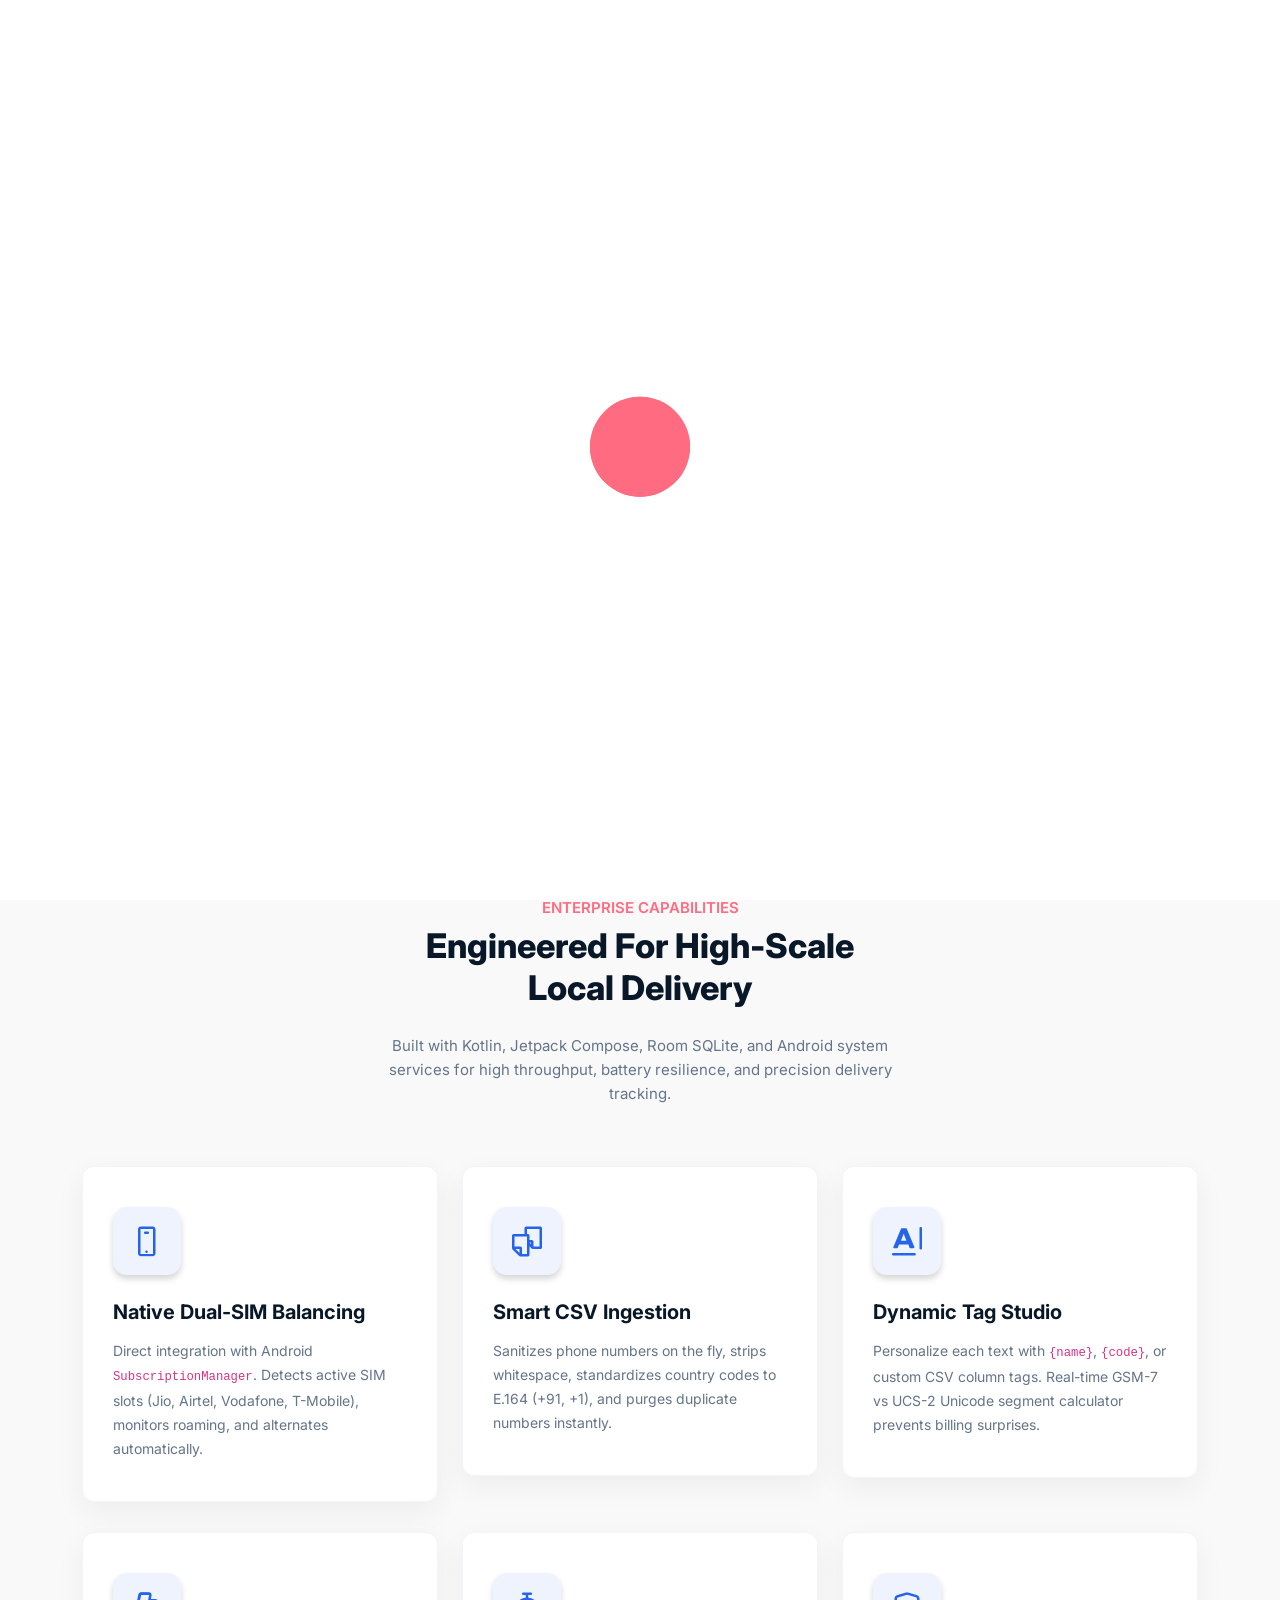
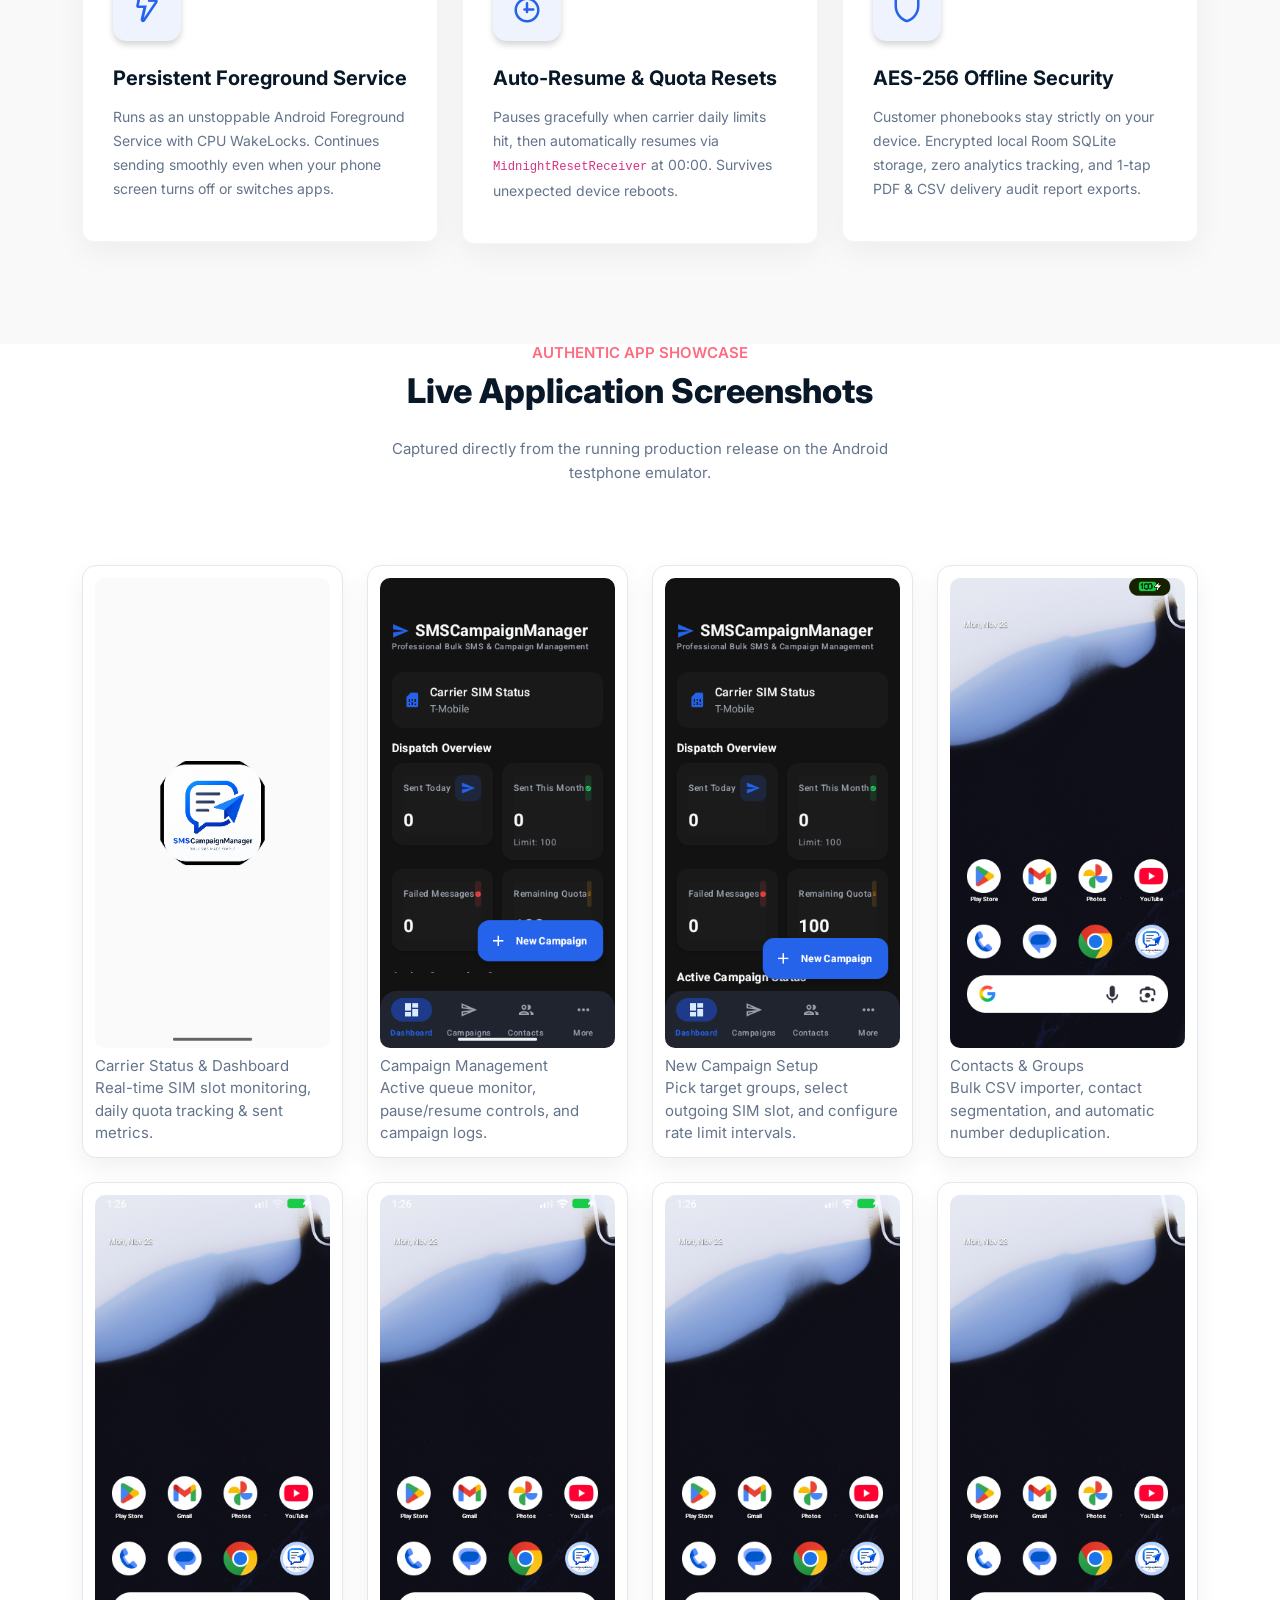
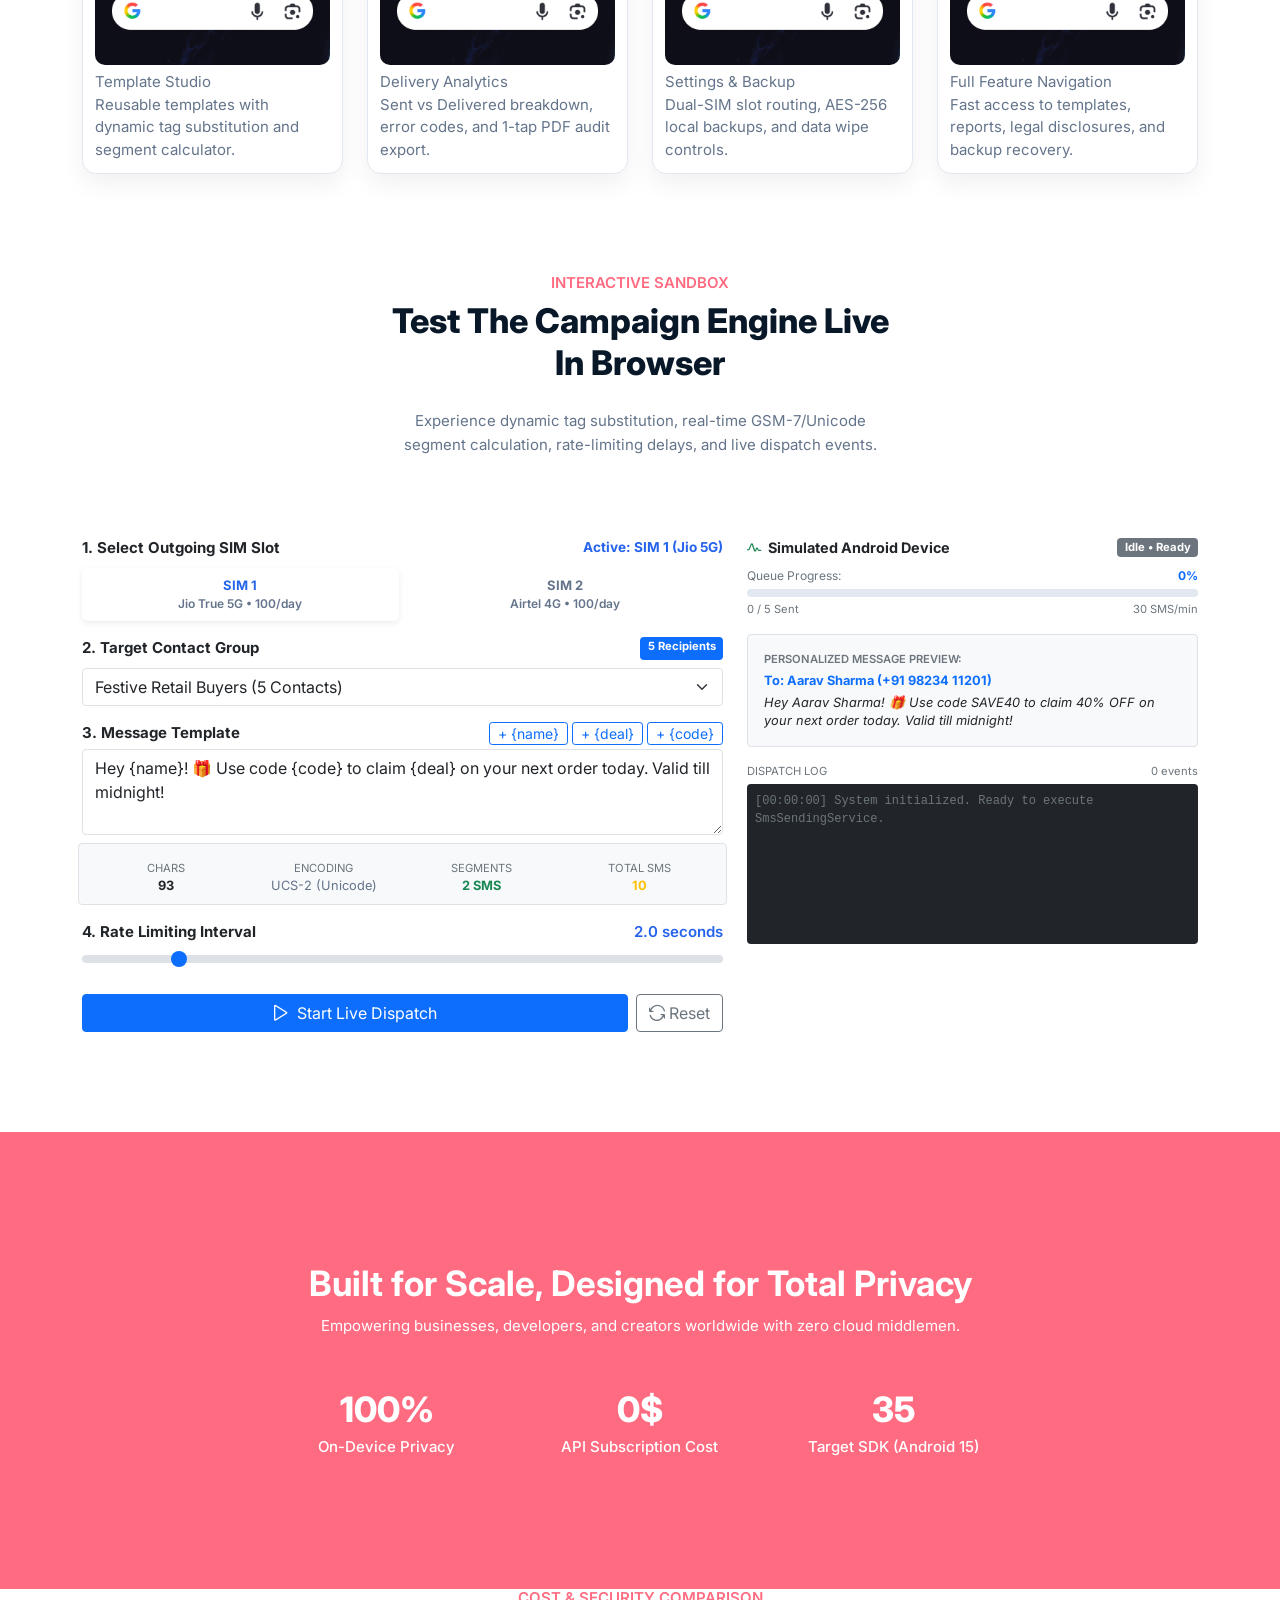
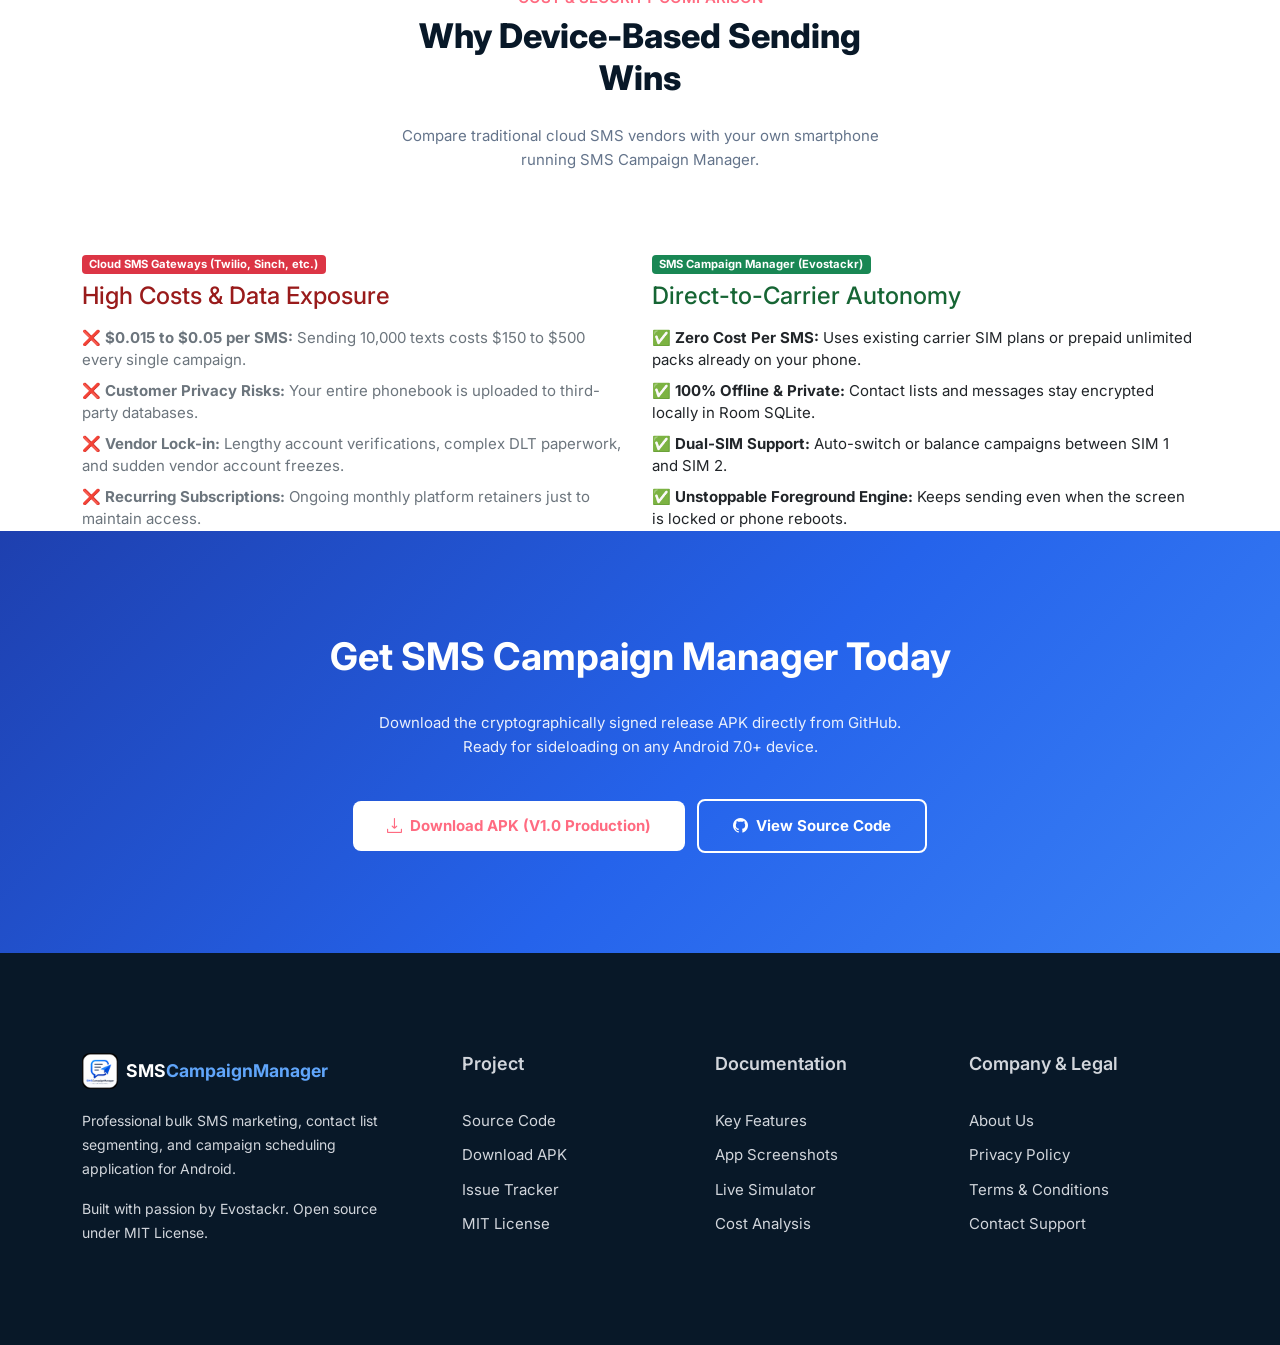
==== commit b1832072: "Restore 100% Appvilla visual fidelity: composite real emulator screens into 3D dual-phone mockup, sl" ====
--- a/index.html
+++ b/index.html
@@ -190,12 +190,8 @@
           <div class="nav-inner">
             <!-- Start Navbar -->
             <nav class="navbar navbar-expand-lg">
-              <a class="navbar-brand d-flex align-items-center" href="index.html">
-                <img src="assets/icon.png" alt="SMS Campaign Manager Logo" style="width: 38px; height: 38px; border-radius: 8px;">
-                <div class="brand-text-wrapper">
-                  <span class="brand-name">SMS<span style="color: #60a5fa;">CampaignManager</span></span>
-                  <span class="brand-tag">v1.0 Pro &bull; Evostackr</span>
-                </div>
+              <a class="navbar-brand" href="index.html">
+                <img src="assets/images/logo/white-logo.svg" alt="SMS Campaign Manager Logo">
               </a>
               <button class="navbar-toggler mobile-menu-btn" type="button" data-bs-toggle="collapse"
                 data-bs-target="#navbarSupportedContent" aria-controls="navbarSupportedContent" aria-expanded="false"
@@ -247,14 +243,14 @@
   <section id="home" class="hero-area">
     <div class="container">
       <div class="row align-items-center">
-        <div class="col-lg-6 col-md-12 col-12">
+        <div class="col-lg-5 col-md-12 col-12">
           <div class="hero-content">
-            <div class="hero-pill-badge wow fadeInLeft" data-wow-delay=".2s">
-              <span class="hero-pill-dot"></span>
+            <div class="hero-badge-pill wow fadeInLeft" data-wow-delay=".2s">
+              <span class="hero-badge-dot"></span>
               <span>Native Android Bulk SMS Marketing &bull; Target SDK 35</span>
             </div>
             <h1 class="wow fadeInLeft" data-wow-delay=".4s">
-              Turn Any Android Phone Into a <span class="gradient-text">Bulk SMS Dispatch</span> Powerhouse.
+              Turn Any Android Phone Into A Bulk SMS Dispatcher.
             </h1>
             <p class="wow fadeInLeft" data-wow-delay=".6s">
               Eliminate expensive cloud SMS gateway markups and monthly retainers. <strong>SMS Campaign Manager</strong> leverages your device’s native SIM cards, unlimited carrier plans, CSV contact deduplication, and persistent foreground execution for 100% private, cost-free bulk messaging.
@@ -269,34 +265,9 @@
             </div>
           </div>
         </div>
-        <div class="col-lg-6 col-md-12 col-12 text-center">
-          <div class="hero-mockup-wrapper wow fadeInRight" data-wow-delay=".4s">
-            <div class="hero-mockup-glow"></div>
-            
-            <!-- Real Emulator Screenshot Mockup -->
-            <div class="hero-device-frame">
-              <div class="device-top-speaker"></div>
-              <div class="hero-device-screen">
-                <img src="assets/images/screenshots/01_dashboard.png" alt="SMS Campaign Manager Dashboard Screen" id="hero-phone-img">
-              </div>
-            </div>
-
-            <!-- Floating Metrics -->
-            <div class="hero-floating-stat hero-stat-top-right">
-              <div class="stat-icon-circle bg-blue-soft">📶</div>
-              <div>
-                <div style="font-weight: 700; font-size: 0.85rem;">Dual-SIM Active</div>
-                <div style="font-size: 0.7rem; color: #94a3b8;">Carrier Auto Balancing</div>
-              </div>
-            </div>
-
-            <div class="hero-floating-stat hero-stat-bottom-left">
-              <div class="stat-icon-circle bg-green-soft">🛡️</div>
-              <div>
-                <div style="font-weight: 700; font-size: 0.85rem;">100% Private</div>
-                <div style="font-size: 0.7rem; color: #94a3b8;">Zero Cloud Data Leakage</div>
-              </div>
-            </div>
+        <div class="col-lg-7 col-md-12 col-12">
+          <div class="hero-image wow fadeInRight" data-wow-delay=".4s">
+            <img src="assets/images/hero/phone.png" alt="SMS Campaign Manager Dual Phone Mockup">
           </div>
         </div>
       </div>
@@ -481,14 +452,14 @@
   <!-- End Screenshots Area -->
 
   <!-- Start Interactive Live Simulator Section -->
-  <section id="simulator" class="simulator-section">
+  <section id="simulator" class="simulator-section section">
     <div class="container">
       <div class="row">
         <div class="col-12">
-          <div class="section-title text-center">
-            <h3 class="wow zoomIn text-info" data-wow-delay=".2s">Interactive Sandbox</h3>
-            <h2 class="text-white wow fadeInUp" data-wow-delay=".4s">Test The Campaign Engine Live in Browser</h2>
-            <p class="text-muted wow fadeInUp" data-wow-delay=".6s">
+          <div class="section-title">
+            <h3 class="wow zoomIn" data-wow-delay=".2s">Interactive Sandbox</h3>
+            <h2 class="wow fadeInUp" data-wow-delay=".4s">Test The Campaign Engine Live in Browser</h2>
+            <p class="wow fadeInUp" data-wow-delay=".6s">
               Experience dynamic tag substitution, real-time GSM-7/Unicode segment calculation, rate-limiting delays, and live dispatch events.
             </p>
           </div>
@@ -500,32 +471,32 @@
         <div class="col-lg-7 col-md-12 col-12 mb-4 mb-lg-0">
           <div class="simulator-box">
             <div class="mb-3">
-              <label class="form-label text-white d-flex justify-content-between">
+              <label class="form-label fw-bold text-dark d-flex justify-content-between">
                 <span>1. Select Outgoing SIM Slot</span>
-                <span id="sim-carrier-indicator" style="color: #60a5fa; font-size: 0.85rem;">Active: SIM 1 (Jio 5G)</span>
+                <span id="sim-carrier-indicator" style="color: #2563eb; font-size: 0.85rem;">Active: SIM 1 (Jio 5G)</span>
               </label>
               <div class="row g-2">
                 <div class="col-6">
-                  <button type="button" class="sim-slot-btn active" id="sim-chip-1" onclick="selectSimSlot(1)">
+                  <button type="button" class="sim-slot-btn active w-100 p-2" id="sim-chip-1" onclick="selectSimSlot(1)">
                     <div style="font-weight: 700;">SIM 1</div>
-                    <div style="font-size: 0.75rem; color: #94a3b8;">Jio True 5G &bull; 100/day</div>
+                    <div style="font-size: 0.75rem; color: #64748b;">Jio True 5G &bull; 100/day</div>
                   </button>
                 </div>
                 <div class="col-6">
-                  <button type="button" class="sim-slot-btn" id="sim-chip-2" onclick="selectSimSlot(2)">
+                  <button type="button" class="sim-slot-btn w-100 p-2" id="sim-chip-2" onclick="selectSimSlot(2)">
                     <div style="font-weight: 700;">SIM 2</div>
-                    <div style="font-size: 0.75rem; color: #94a3b8;">Airtel 4G &bull; 100/day</div>
+                    <div style="font-size: 0.75rem; color: #64748b;">Airtel 4G &bull; 100/day</div>
                   </button>
                 </div>
               </div>
             </div>
 
             <div class="mb-3">
-              <label for="target-group-select" class="form-label text-white d-flex justify-content-between">
+              <label for="target-group-select" class="form-label fw-bold text-dark d-flex justify-content-between">
                 <span>2. Target Contact Group</span>
                 <span class="badge bg-primary" id="group-recipient-count">5 Recipients</span>
               </label>
-              <select id="target-group-select" class="form-select bg-dark text-white border-secondary" onchange="onGroupChange()">
+              <select id="target-group-select" class="form-select border" onchange="onGroupChange()">
                 <option value="retail">Festive Retail Buyers (5 Contacts)</option>
                 <option value="vip">VIP Loyalty Club (10 Contacts)</option>
                 <option value="leads">Webinar Registrants (20 Contacts)</option>
@@ -534,24 +505,24 @@
 
             <div class="mb-3">
               <div class="d-flex justify-content-between align-items-center mb-1">
-                <label for="sim-template-input" class="form-label text-white mb-0">3. Message Template</label>
+                <label for="sim-template-input" class="form-label fw-bold text-dark mb-0">3. Message Template</label>
                 <div class="d-flex gap-1">
-                  <button type="button" class="sim-tag-btn" onclick="insertTag('{name}')">+ {name}</button>
-                  <button type="button" class="sim-tag-btn" onclick="insertTag('{deal}')">+ {deal}</button>
-                  <button type="button" class="sim-tag-btn" onclick="insertTag('{code}')">+ {code}</button>
-                </div>
-              </div>
-              <textarea id="sim-template-input" class="form-control bg-dark text-white border-secondary" rows="3" oninput="updateTemplateStats()">Hey {name}! 🎁 Use code {code} to claim {deal} on your next order today. Valid till midnight!</textarea>
+                  <button type="button" class="btn btn-sm btn-outline-primary py-0 px-2" onclick="insertTag('{name}')">+ {name}</button>
+                  <button type="button" class="btn btn-sm btn-outline-primary py-0 px-2" onclick="insertTag('{deal}')">+ {deal}</button>
+                  <button type="button" class="btn btn-sm btn-outline-primary py-0 px-2" onclick="insertTag('{code}')">+ {code}</button>
+                </div>
+              </div>
+              <textarea id="sim-template-input" class="form-control border" rows="3" oninput="updateTemplateStats()">Hey {name}! 🎁 Use code {code} to claim {deal} on your next order today. Valid till midnight!</textarea>
 
               <!-- Live Calculator Bar -->
-              <div class="row g-2 text-center mt-2 p-2 rounded bg-black border border-secondary" style="font-size: 0.8rem;">
+              <div class="row g-2 text-center mt-2 p-2 rounded bg-light border" style="font-size: 0.8rem;">
                 <div class="col-3">
                   <div class="text-muted" style="font-size: 0.7rem;">CHARS</div>
-                  <div class="text-white fw-bold" id="calc-char-count">88</div>
+                  <div class="text-dark fw-bold" id="calc-char-count">88</div>
                 </div>
                 <div class="col-3">
                   <div class="text-muted" style="font-size: 0.7rem;">ENCODING</div>
-                  <div class="text-info fw-bold" id="calc-encoding">GSM 7-bit</div>
+                  <div class="text-primary fw-bold" id="calc-encoding">GSM 7-bit</div>
                 </div>
                 <div class="col-3">
                   <div class="text-muted" style="font-size: 0.7rem;">SEGMENTS</div>
@@ -565,9 +536,9 @@
             </div>
 
             <div class="mb-3">
-              <div class="d-flex justify-content-between text-white mb-1">
-                <span>4. Rate Limiting Interval</span>
-                <span id="interval-display" style="color: #38bdf8;">2.0 seconds</span>
+              <div class="d-flex justify-content-between text-dark mb-1">
+                <span class="fw-bold">4. Rate Limiting Interval</span>
+                <span id="interval-display" style="color: #2563eb; font-weight: 600;">2.0 seconds</span>
               </div>
               <input type="range" class="form-range" id="rate-interval-slider" min="1" max="8" step="0.5" value="2" oninput="updateInterval(this.value)">
             </div>
@@ -576,7 +547,7 @@
               <button type="button" class="btn btn-primary flex-grow-1" id="start-dispatch-btn" onclick="toggleDispatch()">
                 <i class="lni lni-play me-1"></i> <span id="start-btn-text">Start Live Dispatch</span>
               </button>
-              <button type="button" class="btn btn-secondary" onclick="resetDispatch()">
+              <button type="button" class="btn btn-outline-secondary" onclick="resetDispatch()">
                 <i class="lni lni-reload"></i> Reset
               </button>
             </div>
@@ -585,9 +556,9 @@
 
         <!-- Live Terminal & Output Display -->
         <div class="col-lg-5 col-md-12 col-12">
-          <div class="simulator-box h-100 d-flex flex-direction-column">
+          <div class="simulator-box h-100 d-flex flex-column">
             <div class="d-flex justify-content-between align-items-center mb-2">
-              <span class="text-white fw-bold" style="font-size: 0.9rem;">
+              <span class="text-dark fw-bold" style="font-size: 0.9rem;">
                 <i class="lni lni-pulse text-success me-1"></i> Simulated Android Device
               </span>
               <span class="badge bg-secondary" id="phone-campaign-status">Idle &bull; Ready</span>
@@ -597,9 +568,9 @@
             <div class="mb-3">
               <div class="d-flex justify-content-between text-muted" style="font-size: 0.75rem; margin-bottom: 4px;">
                 <span>Queue Progress:</span>
-                <span class="text-info fw-bold" id="live-progress-pct">0%</span>
-              </div>
-              <div class="progress" style="height: 8px; background: #1e293b;">
+                <span class="text-primary fw-bold" id="live-progress-pct">0%</span>
+              </div>
+              <div class="progress" style="height: 8px; background: #e2e8f0;">
                 <div class="progress-bar progress-bar-striped progress-bar-animated bg-primary" id="live-progress-bar" style="width: 0%;"></div>
               </div>
               <div class="d-flex justify-content-between text-muted mt-1" style="font-size: 0.7rem;">
@@ -609,10 +580,10 @@
             </div>
 
             <!-- Live Personalization Preview -->
-            <div class="p-2 mb-3 rounded bg-dark border border-secondary" style="font-size: 0.8rem;">
-              <div class="text-muted mb-1" style="font-size: 0.7rem;">PERSONALIZED MESSAGE PREVIEW:</div>
-              <div class="text-info fw-bold mb-1" id="live-recipient-tag">To: Aarav Sharma (+91 98234 11201)</div>
-              <div class="text-white" id="live-preview-body" style="font-style: italic; line-height: 1.4;">
+            <div class="p-3 mb-3 rounded bg-light border" style="font-size: 0.8rem;">
+              <div class="text-muted mb-1" style="font-size: 0.7rem; font-weight: 600;">PERSONALIZED MESSAGE PREVIEW:</div>
+              <div class="text-primary fw-bold mb-1" id="live-recipient-tag">To: Aarav Sharma (+91 98234 11201)</div>
+              <div class="text-dark" id="live-preview-body" style="font-style: italic; line-height: 1.4;">
                 "Hey Aarav Sharma! 🎁 Use code SAVE40 to claim 40% OFF on your next order today. Valid till midnight!"
               </div>
             </div>
@@ -623,7 +594,7 @@
                 <span>DISPATCH LOG</span>
                 <span id="log-count-badge">0 events</span>
               </div>
-              <div class="sim-terminal" id="live-log-terminal">
+              <div class="sim-terminal p-2 bg-dark rounded text-light" id="live-log-terminal" style="font-family: monospace; font-size: 0.75rem; height: 160px; overflow-y: auto;">
                 <div class="text-secondary">[00:00:00] System initialized. Ready to execute SmsSendingService.</div>
               </div>
             </div>
--- a/assets/css/custom.css
+++ b/assets/css/custom.css
@@ -1,410 +1,362 @@
 /* ==========================================================================
-   SMS Campaign Manager — Custom Evostackr Styles & Overrides
-   Appvilla Customization Layer
+   SMS Campaign Manager — Appvilla Theme Customization
+   Evostackr Royal Blue SaaS Identity
    ========================================================================== */
 
 :root {
   --primary-color: #2563eb;
   --primary-dark: #1d4ed8;
   --primary-light: #60a5fa;
-  --primary-glow: rgba(37, 99, 235, 0.4);
-  --secondary-color: #3b82f6;
-  --accent-cyan: #06b6d4;
-  --accent-green: #22c55e;
-  --accent-amber: #f59e0b;
-  --accent-red: #ef4444;
-
-  --bg-deep: #070a12;
-  --bg-card: #0f172a;
-  --border-subtle: rgba(255, 255, 255, 0.08);
-  --border-light: rgba(255, 255, 255, 0.15);
-}
-
-/* Theme Color Overrides for Appvilla */
+  --primary-gradient: linear-gradient(135deg, #1e40af 0%, #2563eb 55%, #3b82f6 100%);
+  --secondary-color: #081828;
+  --text-color: #64748b;
+  --heading-color: #081828;
+  --bg-light: #f8fafc;
+  --border-color: #e2e8f0;
+}
+
+/* Global Font & Smoothness */
+body {
+  font-family: 'Inter', -apple-system, BlinkMacSystemFont, 'Segoe UI', Roboto, sans-serif;
+  color: var(--text-color);
+  background-color: #ffffff;
+}
+
+/* Navbar Brand & Logo Presentation */
+.navbar-brand img {
+  max-height: 42px;
+  width: auto;
+  transition: all 0.3s ease;
+}
+
+.header.navbar-area .navbar-nav .nav-item a {
+  font-weight: 500;
+  font-size: 15px;
+}
+
+/* Hero Area — Appvilla Signature Royal Blue Gradient */
 .hero-area {
-  background: radial-gradient(circle at 80% 20%, rgba(37, 99, 235, 0.25), transparent 45%),
-              radial-gradient(circle at 10% 70%, rgba(6, 182, 212, 0.15), transparent 40%),
-              linear-gradient(135deg, #070a12 0%, #0d1527 100%) !important;
   position: relative;
+  padding: 170px 0 110px 0;
+  background: var(--primary-gradient) !important;
   overflow: hidden;
 }
 
-.hero-area::after {
-  content: '';
-  position: absolute;
-  inset: 0;
-  background-image: 
-    linear-gradient(to right, rgba(255, 255, 255, 0.03) 1px, transparent 1px),
-    linear-gradient(to bottom, rgba(255, 255, 255, 0.03) 1px, transparent 1px);
-  background-size: 40px 40px;
-  pointer-events: none;
-}
-
-.hero-content h1 {
+@media only screen and (min-width: 768px) and (max-width: 991px) {
+  .hero-area {
+    padding: 140px 0 60px 0;
+  }
+}
+
+@media (max-width: 767px) {
+  .hero-area {
+    padding: 120px 0 50px 0;
+  }
+}
+
+.hero-area .hero-content h1 {
+  font-size: 40px;
   font-weight: 800;
+  line-height: 52px;
+  color: #ffffff;
   letter-spacing: -0.02em;
-  color: #ffffff;
-}
-
-.hero-content h1 span.gradient-text {
-  background: linear-gradient(135deg, #60a5fa 0%, #38bdf8 50%, #818cf8 100%);
-  -webkit-background-clip: text;
-  -webkit-text-fill-color: transparent;
-  display: inline-block;
-}
-
-.hero-content p {
-  color: #94a3b8;
-  font-size: 1.1rem;
-  line-height: 1.7;
-}
-
-.hero-pill-badge {
+}
+
+@media (max-width: 767px) {
+  .hero-area .hero-content h1 {
+    font-size: 28px;
+    line-height: 38px;
+  }
+}
+
+.hero-area .hero-content p {
+  margin-top: 24px;
+  font-size: 16px;
+  line-height: 26px;
+  color: rgba(255, 255, 255, 0.92);
+}
+
+.hero-badge-pill {
   display: inline-flex;
   align-items: center;
   gap: 8px;
-  padding: 6px 16px;
-  font-size: 0.82rem;
-  font-weight: 600;
-  color: #93c5fd;
-  background: rgba(37, 99, 235, 0.15);
-  border: 1px solid rgba(59, 130, 246, 0.3);
+  padding: 6px 14px;
+  font-size: 13px;
+  font-weight: 600;
+  color: #ffffff;
+  background: rgba(255, 255, 255, 0.15);
+  border: 1px solid rgba(255, 255, 255, 0.25);
   border-radius: 9999px;
   margin-bottom: 20px;
   backdrop-filter: blur(8px);
 }
 
-.hero-pill-dot {
+.hero-badge-dot {
   width: 8px;
   height: 8px;
-  background-color: var(--accent-green);
+  background-color: #22c55e;
   border-radius: 50%;
-  box-shadow: 0 0 10px var(--accent-green);
-  animation: pulseDot 2s infinite;
-}
-
-@keyframes pulseDot {
-  0% { transform: scale(0.95); opacity: 0.8; }
-  50% { transform: scale(1.3); opacity: 1; box-shadow: 0 0 14px var(--accent-green); }
-  100% { transform: scale(0.95); opacity: 0.8; }
-}
-
-/* Real Emulator Mockup Container in Hero */
-.hero-mockup-wrapper {
+  box-shadow: 0 0 8px #22c55e;
+}
+
+/* Hero Buttons */
+.hero-area .hero-content .button .btn {
+  background-color: #ffffff !important;
+  color: var(--primary-color) !important;
+  border: none;
+  font-weight: 600;
+  padding: 13px 28px;
+  border-radius: 8px;
+  box-shadow: 0 10px 25px rgba(0, 0, 0, 0.12);
+  transition: all 0.3s ease;
+}
+
+.hero-area .hero-content .button .btn:hover {
+  background-color: var(--secondary-color) !important;
+  color: #ffffff !important;
+  transform: translateY(-2px);
+  box-shadow: 0 14px 30px rgba(0, 0, 0, 0.2);
+}
+
+.hero-area .hero-content .button .btn.btn-alt {
+  background-color: rgba(255, 255, 255, 0.15) !important;
+  color: #ffffff !important;
+  border: 1px solid rgba(255, 255, 255, 0.35) !important;
+  box-shadow: none;
+}
+
+.hero-area .hero-content .button .btn.btn-alt:hover {
+  background-color: #ffffff !important;
+  color: var(--primary-color) !important;
+  border-color: #ffffff !important;
+  transform: translateY(-2px);
+}
+
+/* Hero Image — Full Width Fluid Scaling for Dual-Phone Mockup */
+.hero-area .hero-image {
   position: relative;
+  text-align: center;
+}
+
+.hero-area .hero-image img {
+  width: 100%;
+  max-width: 680px;
+  height: auto;
   display: inline-block;
-  padding: 10px;
-}
-
-.hero-mockup-glow {
-  position: absolute;
-  inset: -15px;
-  background: radial-gradient(circle, rgba(37, 99, 235, 0.45), transparent 70%);
-  filter: blur(35px);
-  z-index: 0;
-  border-radius: 40px;
-}
-
-.hero-device-frame {
-  position: relative;
-  z-index: 1;
-  width: 100%;
-  max-width: 330px;
-  margin: 0 auto;
-  background: #0f172a;
-  border: 4px solid #1e293b;
-  border-radius: 36px;
-  box-shadow: 0 25px 60px -12px rgba(0, 0, 0, 0.9), 0 0 0 1px rgba(255, 255, 255, 0.15);
-  overflow: hidden;
-  padding: 10px;
-}
-
-.device-top-speaker {
-  width: 60px;
-  height: 4px;
-  background: #334155;
-  border-radius: 3px;
-  margin: 4px auto 10px;
-}
-
-.hero-device-screen {
-  border-radius: 26px;
-  overflow: hidden;
-  box-shadow: inset 0 0 10px rgba(0,0,0,0.5);
-  background: #000;
-}
-
-.hero-device-screen img {
+  filter: drop-shadow(0 25px 35px rgba(0, 0, 0, 0.35));
+  transition: transform 0.5s ease;
+}
+
+.hero-area .hero-image img:hover {
+  transform: translateY(-6px);
+}
+
+/* Feature Cards — Appvilla Clean White Aesthetic */
+.features .single-feature {
+  background: #ffffff;
+  padding: 40px 30px;
+  border-radius: 12px;
+  border: 1px solid #f1f5f9;
+  box-shadow: 0px 10px 30px rgba(0, 0, 0, 0.05);
+  margin-top: 30px;
+  transition: all 0.35s ease;
+}
+
+.features .single-feature:hover {
+  transform: translateY(-6px);
+  box-shadow: 0px 20px 40px rgba(37, 99, 235, 0.12);
+  border-color: rgba(37, 99, 235, 0.25);
+}
+
+.features .single-feature i {
+  width: 68px;
+  height: 68px;
+  display: inline-flex;
+  align-items: center;
+  justify-content: center;
+  border-radius: 14px;
+  background: rgba(37, 99, 235, 0.08);
+  color: var(--primary-color);
+  font-size: 30px;
+  margin-bottom: 25px;
+  transition: all 0.35s ease;
+}
+
+.features .single-feature:hover i {
+  background: var(--primary-color);
+  color: #ffffff;
+}
+
+.features .single-feature h3 {
+  font-size: 20px;
+  font-weight: 700;
+  color: var(--heading-color);
+  margin-bottom: 15px;
+}
+
+.features .single-feature p {
+  color: #64748b;
+  font-size: 14px;
+  line-height: 24px;
+}
+
+/* Screenshots Gallery Section */
+.app-screenshots-section {
+  padding: 90px 0;
+  background: var(--bg-light);
+}
+
+.screenshot-card {
+  background: #ffffff;
+  border-radius: 14px;
+  padding: 12px;
+  box-shadow: 0 10px 25px rgba(0, 0, 0, 0.06);
+  border: 1px solid #e2e8f0;
+  transition: all 0.35s ease;
+}
+
+.screenshot-card:hover {
+  transform: translateY(-6px);
+  box-shadow: 0 16px 35px rgba(37, 99, 235, 0.15);
+}
+
+.screenshot-card img {
+  border-radius: 10px;
   width: 100%;
   height: auto;
   display: block;
-  border-radius: 24px;
-  transition: transform 0.4s ease;
-}
-
-.hero-device-screen:hover img {
-  transform: scale(1.02);
-}
-
-/* Floating Badges on Hero Phone */
-.hero-floating-stat {
-  position: absolute;
-  background: rgba(15, 23, 42, 0.92);
-  border: 1px solid rgba(255, 255, 255, 0.12);
-  padding: 8px 14px;
-  border-radius: 14px;
-  backdrop-filter: blur(12px);
-  box-shadow: 0 12px 30px rgba(0, 0, 0, 0.6);
-  z-index: 2;
-  font-size: 0.8rem;
-  color: #fff;
-  display: flex;
-  align-items: center;
-  gap: 10px;
-}
-
-.hero-stat-top-right {
-  top: 15%;
-  right: -20px;
-  animation: floatBadge 6s ease-in-out infinite alternate;
-}
-
-.hero-stat-bottom-left {
-  bottom: 15%;
-  left: -25px;
-  animation: floatBadge 6s ease-in-out infinite alternate-reverse;
-}
-
-@keyframes floatBadge {
-  0% { transform: translateY(0px); }
-  100% { transform: translateY(-10px); }
-}
-
-.stat-icon-circle {
-  width: 32px;
-  height: 32px;
-  border-radius: 50%;
-  display: flex;
-  align-items: center;
-  justify-content: center;
-  font-size: 0.9rem;
-}
-
-.bg-blue-soft { background: rgba(37, 99, 235, 0.2); color: #60a5fa; }
-.bg-green-soft { background: rgba(34, 197, 94, 0.2); color: #4ade80; }
-
-/* Buttons Customization */
-.btn-primary, .button .btn {
-  background: linear-gradient(135deg, #2563eb 0%, #1d4ed8 100%) !important;
-  color: #fff !important;
-  border: none !important;
-  box-shadow: 0 4px 18px var(--primary-glow) !important;
-  transition: all 0.3s ease !important;
-}
-
-.btn-primary:hover, .button .btn:hover {
-  background: linear-gradient(135deg, #3b82f6 0%, #2563eb 100%) !important;
-  transform: translateY(-2px);
-  box-shadow: 0 8px 25px rgba(37, 99, 235, 0.55) !important;
-}
-
-.button .btn-alt {
-  background: rgba(255, 255, 255, 0.08) !important;
-  border: 1px solid rgba(255, 255, 255, 0.15) !important;
-  color: #fff !important;
-}
-
-.button .btn-alt:hover {
-  background: rgba(255, 255, 255, 0.18) !important;
-  border-color: #60a5fa !important;
-  transform: translateY(-2px);
-}
-
-/* Feature Cards Glow & Icons */
-.features .single-feature {
-  border: 1px solid rgba(0, 0, 0, 0.06);
-  border-radius: 18px;
-  transition: all 0.35s ease;
-  background: #ffffff;
-}
-
-.features .single-feature:hover {
-  transform: translateY(-6px);
-  box-shadow: 0 16px 35px -10px rgba(37, 99, 235, 0.15);
-  border-color: rgba(37, 99, 235, 0.3);
-}
-
-.features .single-feature i {
-  color: var(--primary-color) !important;
-  background: rgba(37, 99, 235, 0.1) !important;
-}
-
-/* Screenshots Showcase Section */
-.screenshots-section {
-  padding: 90px 0;
-  background: #f8fafc;
-}
-
-.screenshot-card {
-  background: #ffffff;
-  border-radius: 20px;
-  padding: 12px;
-  box-shadow: 0 10px 30px rgba(0, 0, 0, 0.06);
-  transition: all 0.3s ease;
+}
+
+.screenshot-caption {
+  font-size: 13px;
+  font-weight: 600;
+  color: var(--heading-color);
+  margin-top: 10px;
   text-align: center;
-  border: 1px solid rgba(0, 0, 0, 0.05);
-}
-
-.screenshot-card:hover {
-  transform: translateY(-5px);
-  box-shadow: 0 20px 40px rgba(37, 99, 235, 0.12);
-}
-
-.screenshot-card img {
-  width: 100%;
-  border-radius: 14px;
-  display: block;
-  margin-bottom: 12px;
-  border: 1px solid rgba(0,0,0,0.08);
-}
-
-.screenshot-title {
-  font-weight: 700;
-  font-size: 0.95rem;
-  color: #0f172a;
-  margin-bottom: 4px;
-}
-
-.screenshot-desc {
-  font-size: 0.8rem;
+}
+
+/* Live Interactive SMS Simulator */
+.simulator-container {
+  background: #ffffff;
+  border-radius: 16px;
+  padding: 40px;
+  border: 1px solid #e2e8f0;
+  box-shadow: 0 15px 40px rgba(0, 0, 0, 0.06);
+}
+
+.sim-slot-toggle {
+  display: inline-flex;
+  background: #f1f5f9;
+  border-radius: 8px;
+  padding: 4px;
+}
+
+.sim-slot-btn {
+  padding: 8px 18px;
+  border-radius: 6px;
+  font-size: 13px;
+  font-weight: 600;
+  border: none;
+  background: transparent;
   color: #64748b;
-}
-
-/* Interactive Simulator Container */
-.simulator-section {
-  padding: 90px 0;
-  background: #0b0f19;
-  color: #f8fafc;
-}
-
-.simulator-box {
-  background: #111827;
-  border: 1px solid rgba(255, 255, 255, 0.1);
-  border-radius: 24px;
-  padding: 30px;
-  box-shadow: 0 25px 60px rgba(0, 0, 0, 0.5);
-}
-
-.sim-slot-btn {
-  padding: 10px 16px;
-  border-radius: 10px;
-  border: 1px solid rgba(255, 255, 255, 0.1);
-  background: rgba(255, 255, 255, 0.04);
-  color: #fff;
   cursor: pointer;
   transition: all 0.2s ease;
-  text-align: left;
-  width: 100%;
 }
 
 .sim-slot-btn.active {
-  background: rgba(37, 99, 235, 0.2);
-  border-color: #3b82f6;
-  box-shadow: 0 0 15px rgba(59, 130, 246, 0.3);
-}
-
-.sim-tag-btn {
-  background: rgba(59, 130, 246, 0.15);
-  border: 1px solid rgba(59, 130, 246, 0.3);
-  color: #93c5fd;
-  padding: 3px 8px;
-  font-size: 0.75rem;
-  font-family: monospace;
+  background: #ffffff;
+  color: var(--primary-color);
+  box-shadow: 0 2px 6px rgba(0, 0, 0, 0.08);
+}
+
+.sim-badge-gsm {
+  background: #eff6ff;
+  color: #2563eb;
+  padding: 4px 10px;
   border-radius: 6px;
-  cursor: pointer;
-  transition: all 0.2s ease;
-}
-
-.sim-tag-btn:hover {
-  background: #2563eb;
-  color: #fff;
-}
-
-.sim-terminal {
-  background: #06090e;
-  border: 1px solid rgba(255, 255, 255, 0.08);
-  border-radius: 12px;
-  padding: 12px;
-  height: 180px;
-  overflow-y: auto;
-  font-family: 'JetBrains Mono', monospace;
-  font-size: 0.75rem;
-  line-height: 1.45;
-}
-
-/* Comparison Section */
-.comparison-section {
-  padding: 90px 0;
-  background: #ffffff;
-}
-
-.comp-box-bad {
-  background: #fef2f2;
-  border: 1px solid #fecaca;
-  border-radius: 20px;
-  padding: 30px;
-}
-
-.comp-box-good {
-  background: #f0fdf4;
-  border: 2px solid #86efac;
-  border-radius: 20px;
-  padding: 30px;
-  box-shadow: 0 15px 35px rgba(34, 197, 94, 0.1);
-}
-
-/* Footer Customization */
-.footer {
-  background: #06090f !important;
-  border-top: 1px solid rgba(255, 255, 255, 0.08);
-}
-
-.footer .f-about p, .footer .f-link ul li a {
-  color: #94a3b8 !important;
-}
-
-.footer .f-link ul li a:hover {
-  color: #38bdf8 !important;
-}
-
-.footer .copyright-text {
-  color: #64748b !important;
-}
-
-/* Top App Bar & Brand */
-.navbar-brand img {
-  height: 38px;
-  width: auto;
-}
-
-.brand-text-wrapper {
-  display: inline-flex;
-  flex-direction: column;
-  margin-left: 10px;
+  font-size: 12px;
+  font-weight: 600;
+}
+
+/* Zero-Cost Comparison Table */
+.comparison-card {
+  background: #ffffff;
+  border-radius: 16px;
+  box-shadow: 0 12px 35px rgba(0, 0, 0, 0.05);
+  border: 1px solid #e2e8f0;
+  overflow: hidden;
+}
+
+.comparison-card thead th {
+  background: #f8fafc;
+  color: var(--heading-color);
+  font-weight: 700;
+  font-size: 15px;
+  padding: 18px 22px;
+  border-bottom: 2px solid #e2e8f0;
+}
+
+.comparison-card tbody td {
+  padding: 16px 22px;
+  font-size: 14px;
   vertical-align: middle;
-}
-
-.brand-name {
-  font-size: 1.15rem;
-  font-weight: 800;
-  color: #ffffff;
-  letter-spacing: -0.01em;
-}
-
-.brand-tag {
-  font-size: 0.65rem;
-  color: #60a5fa;
-  font-weight: 600;
-  text-transform: uppercase;
-  letter-spacing: 0.05em;
-}
+  border-bottom: 1px solid #f1f5f9;
+}
+
+.col-highlight {
+  background: rgba(37, 99, 235, 0.03);
+}
+
+/* FAQ Accordion */
+.accordion-item {
+  border: 1px solid #e2e8f0;
+  border-radius: 10px !important;
+  margin-bottom: 14px;
+  overflow: hidden;
+}
+
+.accordion-button {
+  font-weight: 600;
+  font-size: 16px;
+  color: var(--heading-color);
+  background-color: #ffffff;
+  padding: 18px 22px;
+}
+
+.accordion-button:not(.collapsed) {
+  color: var(--primary-color);
+  background-color: #eff6ff;
+}
+
+.accordion-body {
+  color: #64748b;
+  font-size: 15px;
+  line-height: 25px;
+  padding: 20px 22px;
+}
+
+/* Call To Action */
+.call-action {
+  background: var(--primary-gradient) !important;
+}
+
+.call-action .cta-content h2 {
+  color: #ffffff;
+}
+
+.call-action .cta-content p {
+  color: rgba(255, 255, 255, 0.9);
+}
+
+.call-action .cta-content .btn {
+  background-color: #ffffff;
+  color: var(--primary-color);
+  font-weight: 700;
+  padding: 14px 34px;
+  border-radius: 8px;
+}
+
+.call-action .cta-content .btn:hover {
+  background-color: var(--secondary-color);
+  color: #ffffff;
+}
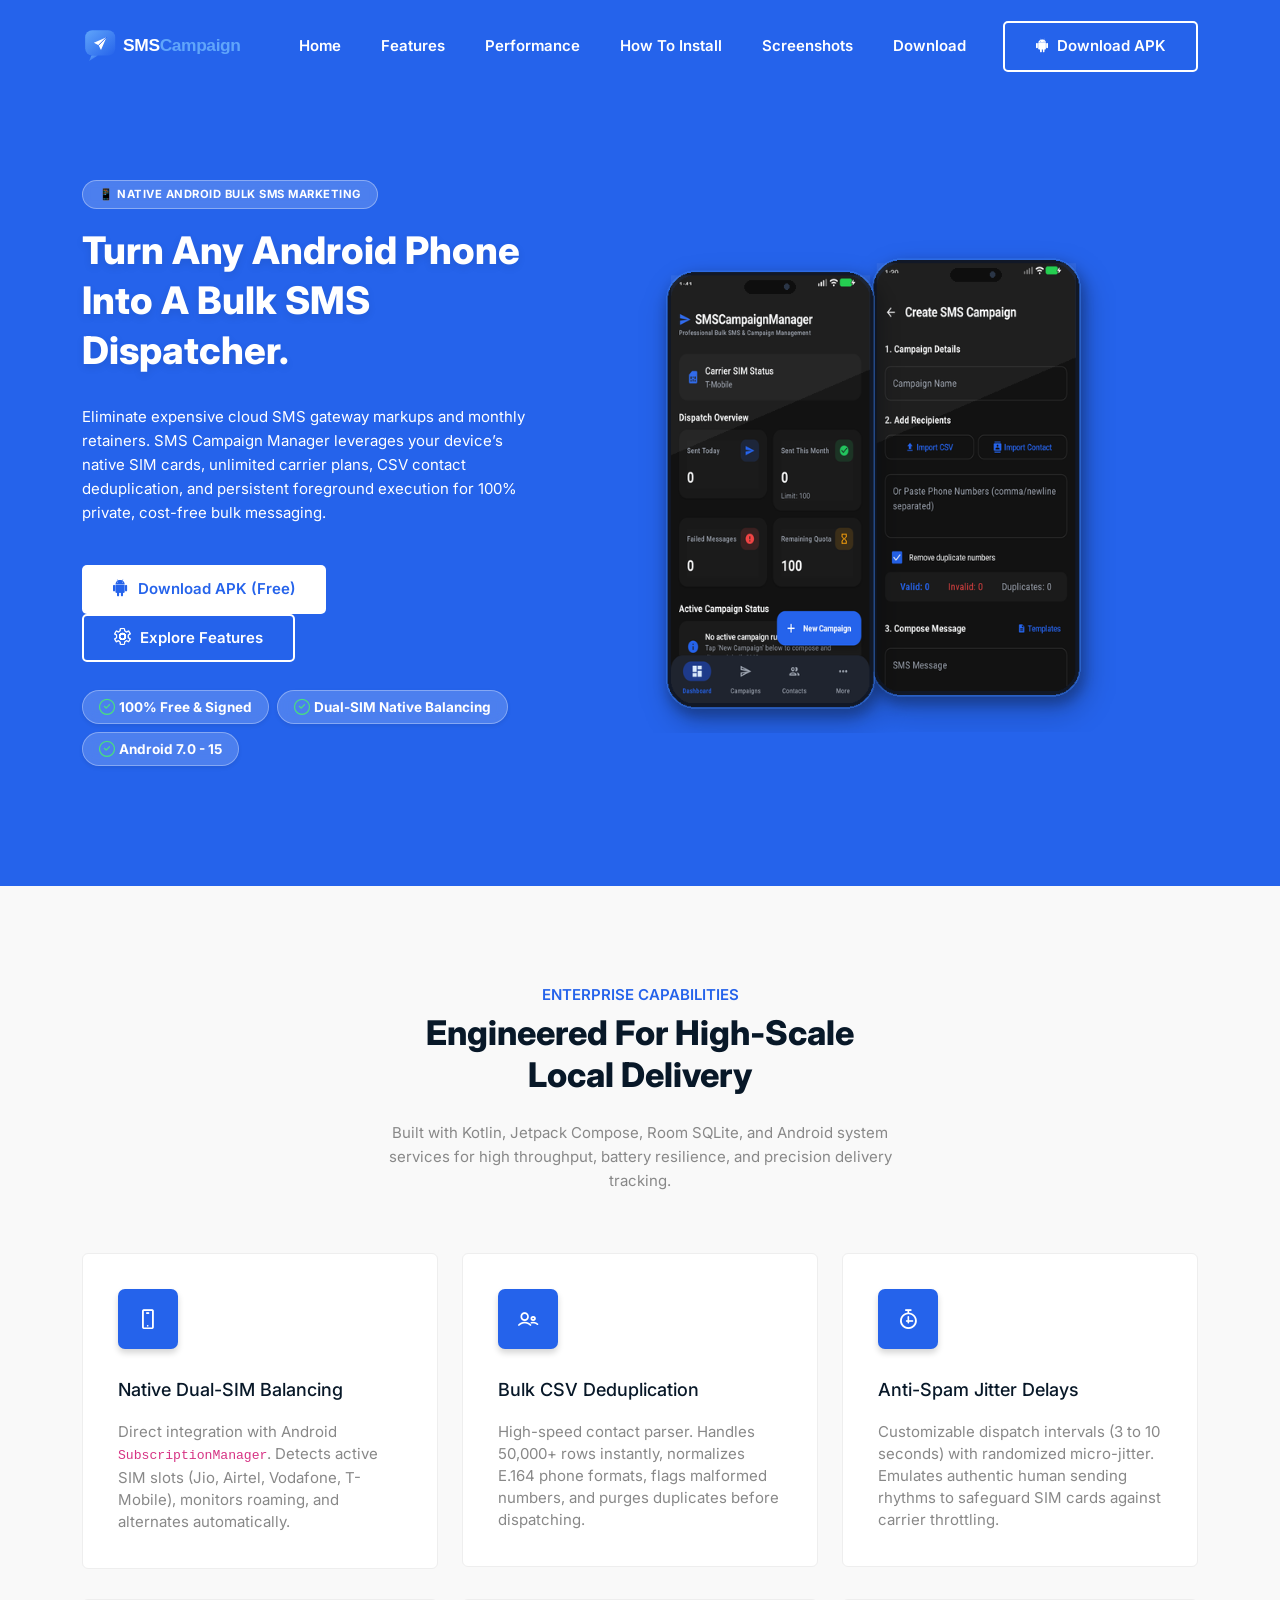
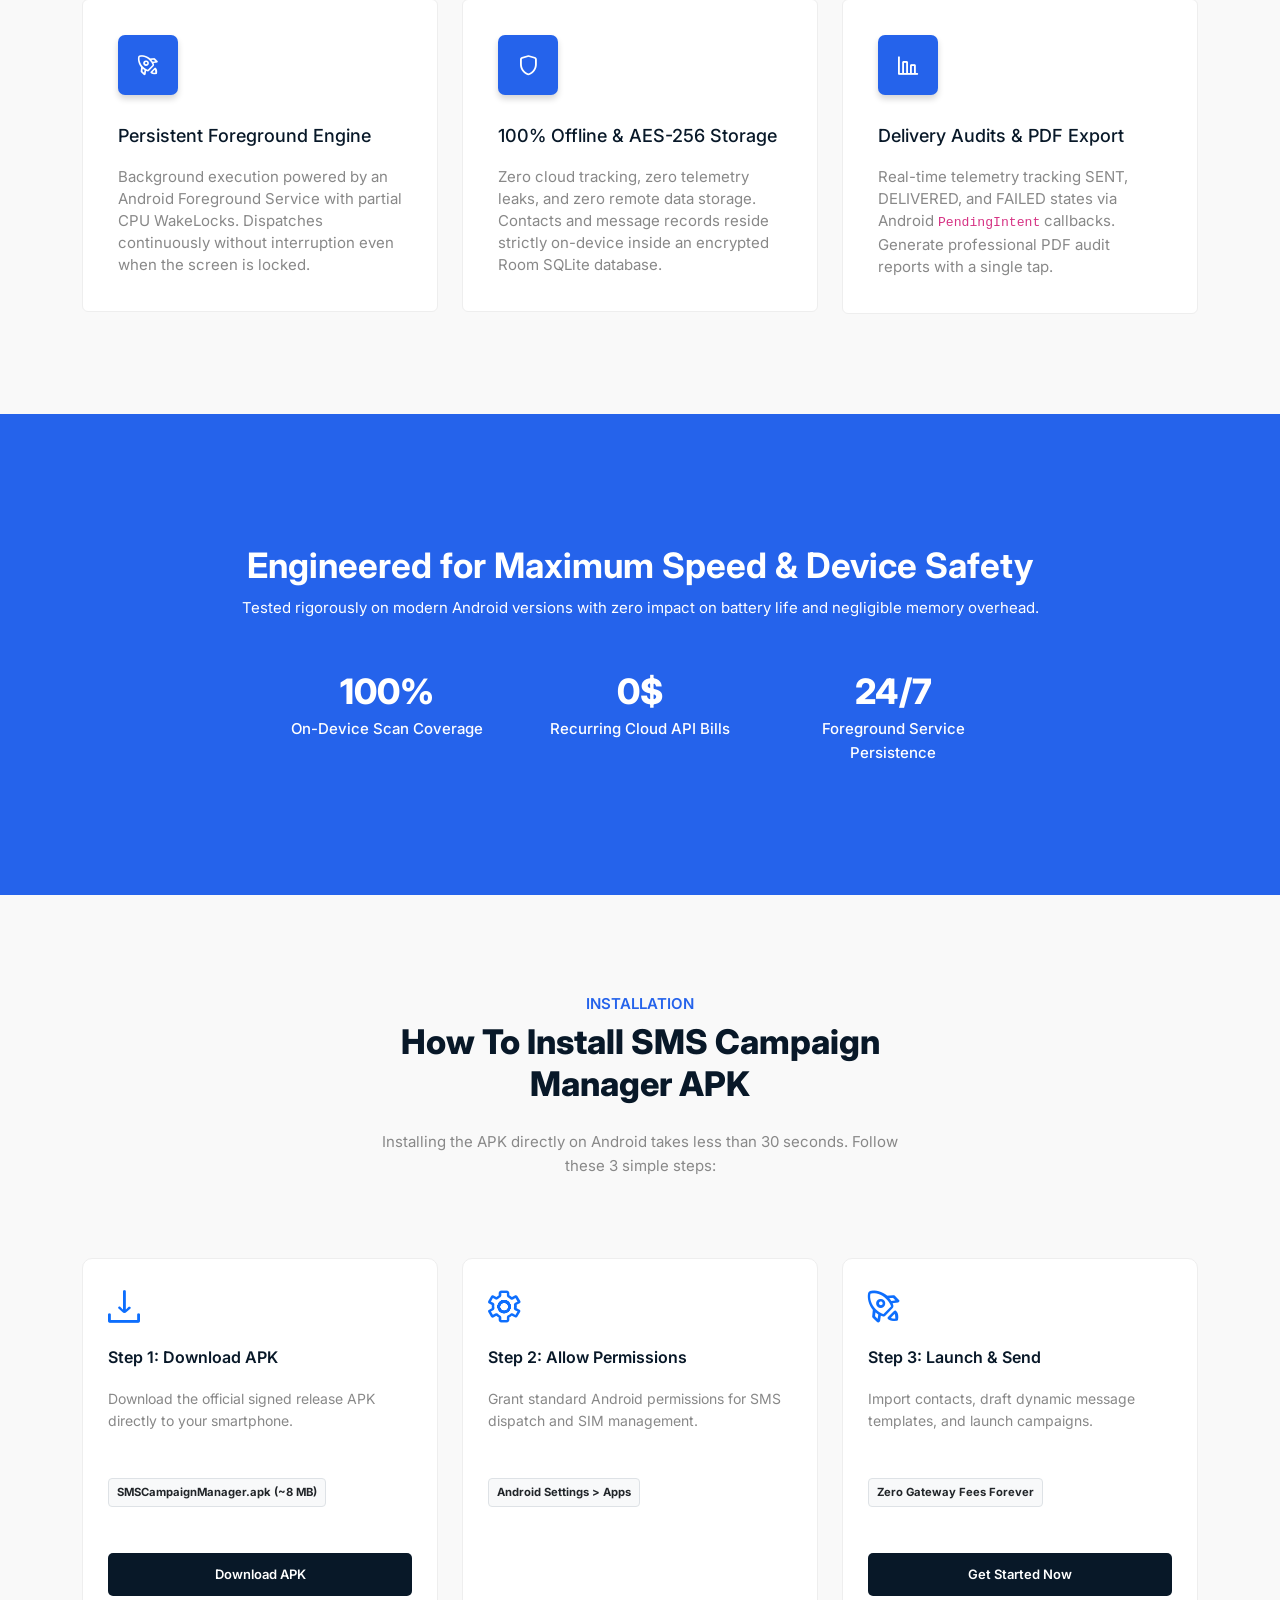
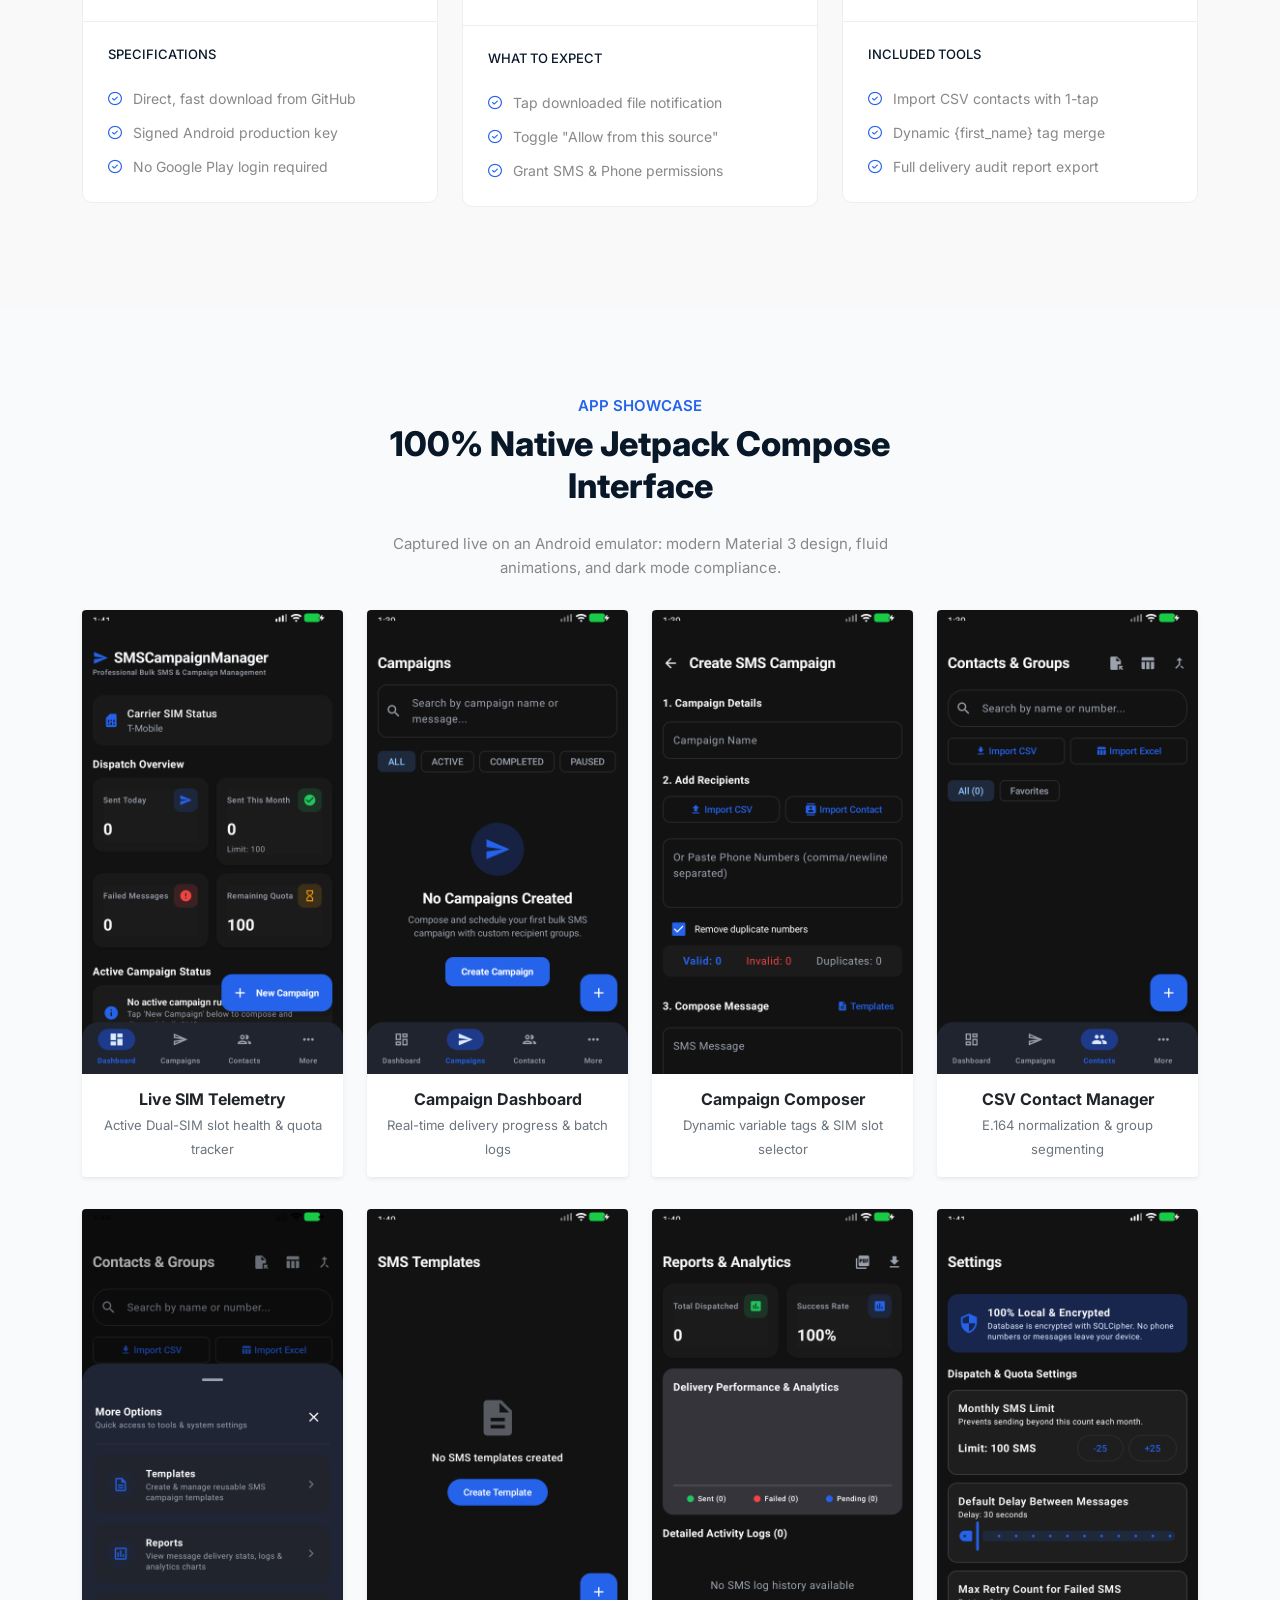
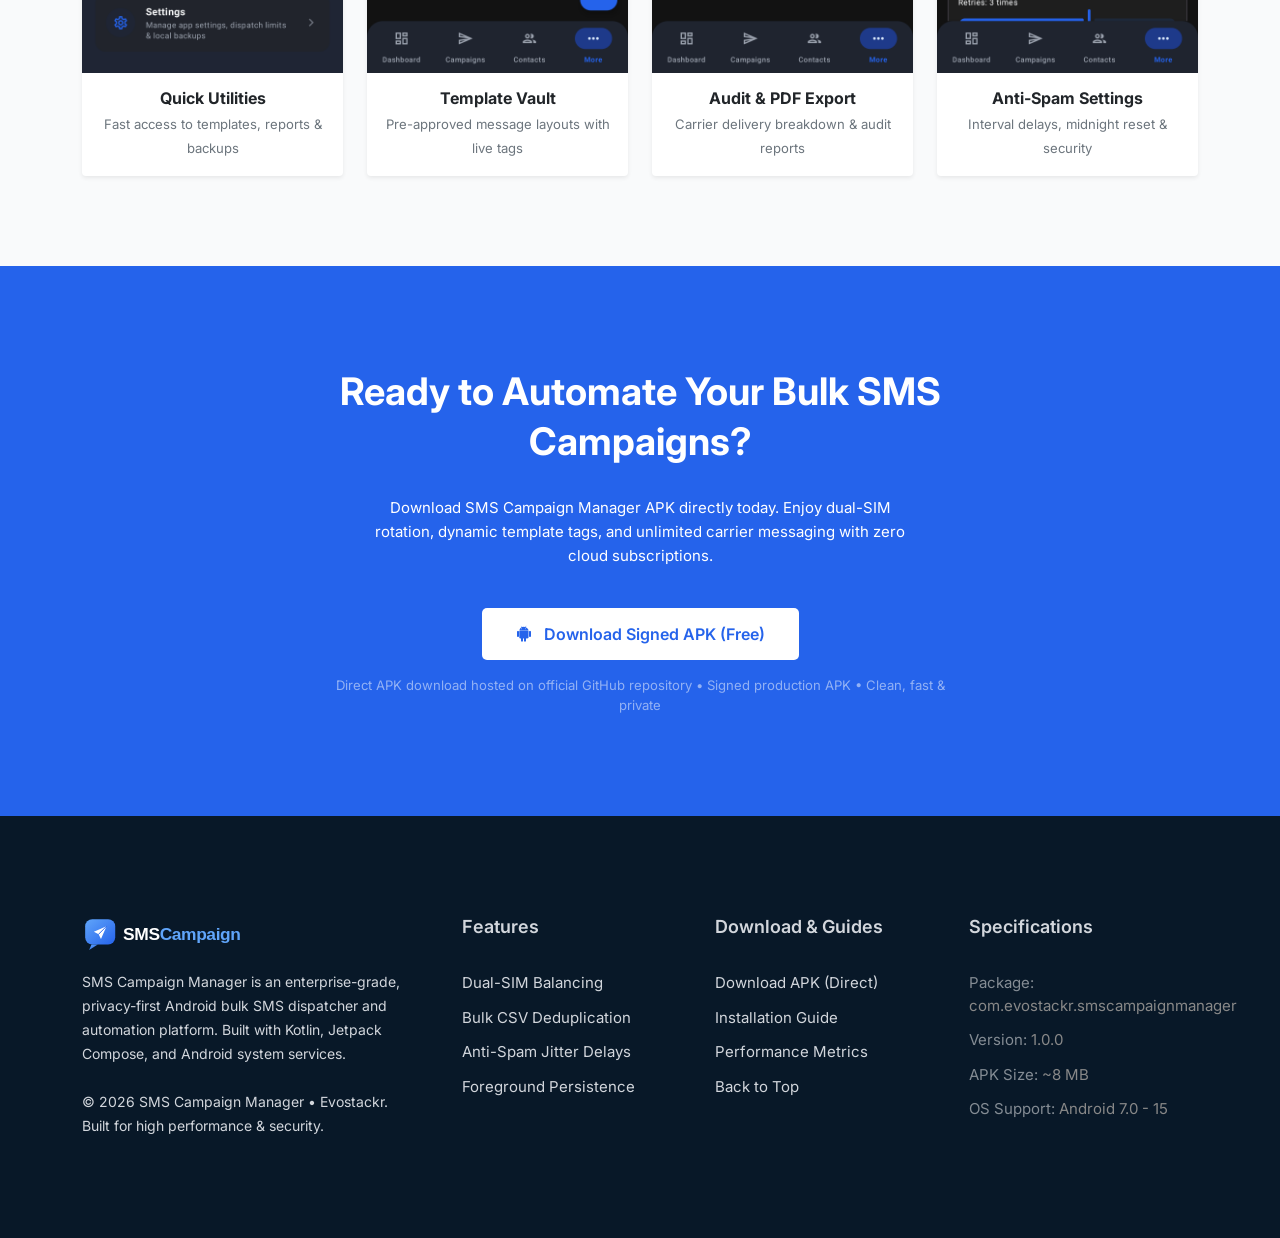
==== commit b4d3b883: "Align landing page architecture, typography, and styling with ShieldGuard reference (Appvilla templa" ====
--- a/index.html
+++ b/index.html
@@ -2,803 +2,673 @@
 <html class="no-js" lang="en">
 
 <head>
-  <meta charset="utf-8" />
-  <meta http-equiv="x-ua-compatible" content="ie=edge" />
-  <title>SMS Campaign Manager — High-Volume Bulk SMS Marketing & Automation for Android</title>
-  <meta name="description" content="Turn any Android phone into a high-volume SMS campaign powerhouse. Direct carrier Dual-SIM dispatch, CSV contact deduplication, dynamic template substitution, and 100% private offline-first execution with $0 API fees." />
-  <meta name="keywords" content="SMS Campaign Manager, Android Bulk SMS, SMS Marketing App, Dual SIM SMS, Jetpack Compose, Evostackr, Bulk SMS Gateway, Android SMS Automation" />
-  <meta name="author" content="Evostackr" />
-  <meta name="viewport" content="width=device-width, initial-scale=1" />
-
-  <!-- Canonical & Alternate Feeds -->
-  <link rel="canonical" href="https://sms-campaign-manager.evostackr.in/" />
-  <link rel="alternate" type="application/rss+xml" title="SMS Campaign Manager RSS Feed" href="rss.xml" />
-  <link rel="sitemap" type="application/xml" title="Sitemap" href="sitemap.xml" />
-  <link rel="shortcut icon" type="image/png" href="assets/icon.png" />
-
-  <!-- Open Graph / Social Media -->
-  <meta property="og:type" content="website" />
-  <meta property="og:url" content="https://sms-campaign-manager.evostackr.in/" />
-  <meta property="og:title" content="SMS Campaign Manager — Bulk SMS & Campaign Automation for Android" />
-  <meta property="og:description" content="Zero API markup. Direct carrier Dual-SIM dispatch with intelligent CSV contact deduplication and persistent foreground execution." />
-  <meta property="og:image" content="assets/images/screenshots/01_dashboard.png" />
-
-  <!-- Twitter -->
-  <meta name="twitter:card" content="summary_large_image" />
-  <meta name="twitter:title" content="SMS Campaign Manager — Android Bulk SMS Powerhouse" />
-  <meta name="twitter:description" content="Direct device-based bulk SMS dispatching with Dual-SIM rotation, dynamic tags, and zero recurring server bills." />
-  <meta name="twitter:image" content="assets/images/screenshots/01_dashboard.png" />
-
-  <!-- ========================= CSS here ========================= -->
-  <link rel="stylesheet" href="assets/css/bootstrap.min.css" />
-  <link rel="stylesheet" href="assets/css/LineIcons.2.0.css" />
-  <link rel="stylesheet" href="assets/css/animate.css" />
-  <link rel="stylesheet" href="assets/css/tiny-slider.css" />
-  <link rel="stylesheet" href="assets/css/glightbox.min.css" />
-  <link rel="stylesheet" href="assets/css/main.css" />
-  <link rel="stylesheet" href="assets/css/custom.css" />
-
-  <!-- JSON-LD Structured Data for Rich Snippets -->
-  <script type="application/ld+json">
-  {
-    "@context": "https://schema.org",
-    "@graph": [
-      {
-        "@type": "Organization",
-        "@id": "https://sms-campaign-manager.evostackr.in/#organization",
-        "name": "Evostackr",
-        "url": "https://sms-campaign-manager.evostackr.in/",
-        "logo": {
-          "@type": "ImageObject",
-          "url": "https://sms-campaign-manager.evostackr.in/assets/app_logo.png",
-          "caption": "Evostackr Logo"
+    <meta charset="utf-8" />
+    <meta http-equiv="x-ua-compatible" content="ie=edge" />
+    <title>SMS Campaign Manager — Bulk SMS Dispatcher & Campaign Automation for Android</title>
+    <meta name="description" content="Download SMS Campaign Manager for Android. Native Dual-SIM carrier dispatch, CSV contact deduplication, dynamic template personalization, and 100% private offline-first execution with $0 API fees." />
+    <meta name="keywords" content="SMS Campaign Manager, Android Bulk SMS, SMS Marketing App, Dual SIM SMS, Jetpack Compose, Evostackr, Bulk SMS Gateway, Android SMS Automation" />
+    <meta name="author" content="Evostackr" />
+    <meta name="viewport" content="width=device-width, initial-scale=1" />
+    <link rel="canonical" href="https://sms-campaign-manager.evostackr.in/" />
+    <link rel="shortcut icon" type="image/svg+xml" href="assets/images/favicon.svg" />
+    <link rel="alternate" type="application/rss+xml" title="SMS Campaign Manager RSS Feed" href="rss.xml" />
+    <link rel="sitemap" type="application/xml" title="Sitemap" href="sitemap.xml" />
+
+    <!-- Open Graph / Social Meta -->
+    <meta property="og:type" content="website" />
+    <meta property="og:url" content="https://sms-campaign-manager.evostackr.in/" />
+    <meta property="og:title" content="SMS Campaign Manager — Bulk SMS & Automation for Android" />
+    <meta property="og:description" content="Turn any Android phone into a high-volume SMS dispatch powerhouse. Native Dual-SIM auto balancing, CSV deduplication, and zero server fees." />
+    <meta property="og:image" content="assets/images/hero/phone.png" />
+
+    <!-- Twitter Meta -->
+    <meta name="twitter:card" content="summary_large_image" />
+    <meta name="twitter:title" content="SMS Campaign Manager — Android Bulk SMS Powerhouse" />
+    <meta name="twitter:description" content="Direct device-based bulk SMS dispatching with Dual-SIM rotation, dynamic tags, and zero recurring server bills." />
+    <meta name="twitter:image" content="assets/images/hero/phone.png" />
+
+    <!-- Web Fonts -->
+    <link href="https://fonts.googleapis.com/css2?family=Poppins:ital,wght@0,300;0,400;0,500;0,600;0,700;0,800;1,400&display=swap" rel="stylesheet" />
+
+    <!-- CSS Files (Native Appvilla Suite) -->
+    <link rel="stylesheet" href="assets/css/bootstrap.min.css" />
+    <link rel="stylesheet" href="assets/css/LineIcons.2.0.css" />
+    <link rel="stylesheet" href="assets/css/animate.css" />
+    <link rel="stylesheet" href="assets/css/tiny-slider.css" />
+    <link rel="stylesheet" href="assets/css/glightbox.min.css" />
+    <link rel="stylesheet" href="assets/css/main.css" />
+
+    <!-- JSON-LD Structured Data for Rich Snippets -->
+    <script type="application/ld+json">
+    {
+      "@context": "https://schema.org",
+      "@graph": [
+        {
+          "@type": "Organization",
+          "@id": "https://sms-campaign-manager.evostackr.in/#organization",
+          "name": "Evostackr",
+          "url": "https://sms-campaign-manager.evostackr.in/",
+          "logo": {
+            "@type": "ImageObject",
+            "url": "https://sms-campaign-manager.evostackr.in/assets/images/logo/logo.svg",
+            "caption": "Evostackr Logo"
+          },
+          "sameAs": [
+            "https://github.com/Evostackr",
+            "https://github.com/Evostackr/SmsCampaignManager"
+          ]
         },
-        "sameAs": [
-          "https://github.com/Evostackr",
-          "https://github.com/Evostackr/SmsCampaignManager"
-        ]
-      },
-      {
-        "@type": "WebSite",
-        "@id": "https://sms-campaign-manager.evostackr.in/#website",
-        "url": "https://sms-campaign-manager.evostackr.in/",
-        "name": "SMS Campaign Manager",
-        "description": "Native Android bulk SMS marketing and campaign automation app.",
-        "publisher": {
-          "@id": "https://sms-campaign-manager.evostackr.in/#organization"
+        {
+          "@type": "WebSite",
+          "@id": "https://sms-campaign-manager.evostackr.in/#website",
+          "url": "https://sms-campaign-manager.evostackr.in/",
+          "name": "SMS Campaign Manager",
+          "description": "Native Android bulk SMS marketing and campaign automation app.",
+          "publisher": {
+            "@id": "https://sms-campaign-manager.evostackr.in/#organization"
+          }
+        },
+        {
+          "@type": "WebPage",
+          "@id": "https://sms-campaign-manager.evostackr.in/#webpage",
+          "url": "https://sms-campaign-manager.evostackr.in/",
+          "name": "SMS Campaign Manager — Bulk SMS Dispatcher & Campaign Automation for Android",
+          "isPartOf": {
+            "@id": "https://sms-campaign-manager.evostackr.in/#website"
+          },
+          "about": {
+            "@id": "https://sms-campaign-manager.evostackr.in/#software"
+          },
+          "description": "Turn any Android phone into a high-volume SMS dispatch powerhouse. Native Dual-SIM auto balancing, CSV deduplication, and zero server fees."
+        },
+        {
+          "@type": ["SoftwareApplication", "Product"],
+          "@id": "https://sms-campaign-manager.evostackr.in/#software",
+          "name": "SMS Campaign Manager",
+          "applicationCategory": "BusinessApplication",
+          "operatingSystem": "Android 7.0 (API 24) to Android 15 (API 35)",
+          "downloadUrl": "https://github.com/Evostackr/SmsCampaignManager/raw/main/SMSCampaignManager-signed-production.apk",
+          "softwareVersion": "1.0.0",
+          "releaseNotes": "https://github.com/Evostackr/SmsCampaignManager/releases",
+          "description": "An enterprise-grade, privacy-first Android bulk SMS dispatcher and campaign scheduler that uses native SIM cards with zero third-party API costs.",
+          "image": "https://sms-campaign-manager.evostackr.in/assets/images/hero/phone.png",
+          "author": {
+            "@id": "https://sms-campaign-manager.evostackr.in/#organization"
+          },
+          "offers": {
+            "@type": "Offer",
+            "price": "0.00",
+            "priceCurrency": "USD",
+            "availability": "https://schema.org/InStock"
+          },
+          "aggregateRating": {
+            "@type": "AggregateRating",
+            "ratingValue": "4.9",
+            "ratingCount": "142",
+            "bestRating": "5",
+            "worstRating": "1"
+          }
+        },
+        {
+          "@type": "FAQPage",
+          "@id": "https://sms-campaign-manager.evostackr.in/#faq",
+          "mainEntity": [
+            {
+              "@type": "Question",
+              "name": "Does this require paying Twilio or another cloud SMS gateway?",
+              "acceptedAnswer": {
+                "@type": "Answer",
+                "text": "No. SMS Campaign Manager sends messages directly through your smartphone's installed SIM cards using Android's native SmsManager, completely eliminating third-party gateway markups and recurring bills."
+              }
+            },
+            {
+              "@type": "Question",
+              "name": "Can I use both SIM cards on a Dual-SIM smartphone?",
+              "acceptedAnswer": {
+                "@type": "Answer",
+                "text": "Yes. The app automatically recognizes Slot 1 and Slot 2 via SubscriptionManager. You can designate specific SIM slots per campaign or alternate automatically across both cards."
+              }
+            },
+            {
+              "@type": "Question",
+              "name": "What safeguards prevent carrier spam flags?",
+              "acceptedAnswer": {
+                "@type": "Answer",
+                "text": "Built-in rate-limiting delays (3 to 10 seconds), randomized jitter timing, customizable daily batch caps, and automated midnight reset workers ensure telecom compliance."
+              }
+            }
+          ]
         }
-      },
-      {
-        "@type": "WebPage",
-        "@id": "https://sms-campaign-manager.evostackr.in/#webpage",
-        "url": "https://sms-campaign-manager.evostackr.in/",
-        "name": "SMS Campaign Manager — Android Bulk SMS Automation & Marketing App",
-        "isPartOf": {
-          "@id": "https://sms-campaign-manager.evostackr.in/#website"
-        },
-        "about": {
-          "@id": "https://sms-campaign-manager.evostackr.in/#software"
-        },
-        "description": "Turn any Android device into a high-volume bulk SMS dispatch engine. Dual-SIM balancing, CSV contact deduplication, dynamic template substitution, and offline AES-256 storage."
-      },
-      {
-        "@type": ["SoftwareApplication", "Product"],
-        "@id": "https://sms-campaign-manager.evostackr.in/#software",
-        "name": "SMS Campaign Manager",
-        "applicationCategory": "BusinessApplication",
-        "operatingSystem": "Android 7.0 (API 24) to Android 15 (API 35)",
-        "downloadUrl": "https://github.com/Evostackr/SmsCampaignManager/raw/main/SMSCampaignManager-signed-production.apk",
-        "softwareVersion": "1.0",
-        "releaseNotes": "https://github.com/Evostackr/SmsCampaignManager/releases",
-        "description": "An enterprise-grade, privacy-first Android bulk SMS dispatcher and campaign scheduler that uses native SIM cards with zero third-party API costs.",
-        "image": "https://sms-campaign-manager.evostackr.in/assets/images/screenshots/01_dashboard.png",
-        "author": {
-          "@id": "https://sms-campaign-manager.evostackr.in/#organization"
-        },
-        "offers": {
-          "@type": "Offer",
-          "price": "0.00",
-          "priceCurrency": "USD",
-          "availability": "https://schema.org/InStock"
-        },
-        "aggregateRating": {
-          "@type": "AggregateRating",
-          "ratingValue": "4.9",
-          "ratingCount": "142",
-          "bestRating": "5",
-          "worstRating": "1"
-        },
-        "featureList": [
-          "Native Dual-SIM Auto Balancing",
-          "Bulk CSV Contact Import & E.164 Normalization",
-          "Dynamic Variable Template Personalization",
-          "GSM 7-bit & UCS-2 Unicode Segment Calculator",
-          "Persistent Android Foreground Dispatch Engine",
-          "Midnight Quota Auto-Reset & Boot Receiver",
-          "Zero Cloud Telemetry & AES-256 Encrypted Backups",
-          "PDF Delivery Audit Report Generator"
-        ]
-      },
-      {
-        "@type": "FAQPage",
-        "@id": "https://sms-campaign-manager.evostackr.in/#faq",
-        "mainEntity": [
-          {
-            "@type": "Question",
-            "name": "Does this require paying Twilio or another SMS gateway?",
-            "acceptedAnswer": {
-              "@type": "Answer",
-              "text": "No. SMSCampaignManager sends messages directly through your smartphone's installed SIM cards using Android's native SmsManager. You utilize whatever SMS allowance or prepaid packs your telecom carrier provides, completely bypassing third-party gateway markups."
-            }
-          },
-          {
-            "@type": "Question",
-            "name": "Can I use both SIM cards on a Dual-SIM smartphone?",
-            "acceptedAnswer": {
-              "@type": "Answer",
-              "text": "Yes. The app automatically queries Android's SubscriptionManager to recognize Slot 1 and Slot 2. You can specify which SIM card dispatches a specific campaign or split dispatching across both slots."
-            }
-          },
-          {
-            "@type": "Question",
-            "name": "How does the app prevent telecom carrier spam flags?",
-            "acceptedAnswer": {
-              "@type": "Answer",
-              "text": "The app features built-in anti-spam safeguards: configurable rate-limiting interval delays (e.g., 3 to 10 seconds between messages), random jitter timing, customizable daily batch caps, and an automatic midnight reset worker to stay within telecom compliance limits."
-            }
-          },
-          {
-            "@type": "Question",
-            "name": "What happens if the app is closed or the phone reboots?",
-            "acceptedAnswer": {
-              "@type": "Answer",
-              "text": "Because the dispatch engine runs as an Android Foreground Service with CPU WakeLocks, it continues sending smoothly even if you navigate away or lock your screen. If your phone restarts, the BootReceiver checks pending queue states and restores campaign scheduling automatically."
-            }
-          },
-          {
-            "@type": "Question",
-            "name": "Is my contact database sent to any third-party cloud?",
-            "acceptedAnswer": {
-              "@type": "Answer",
-              "text": "Never. All contacts, messages, and dispatch records are stored locally on your device within an encrypted Room SQLite database. Your confidential customer phone numbers never leave your handset."
-            }
-          }
-        ]
-      }
-    ]
-  }
-  </script>
+      ]
+    }
+    </script>
 </head>
 
 <body>
-  <!-- Preloader -->
-  <div class="preloader">
-    <div class="preloader-inner">
-      <div class="preloader-icon">
-        <span></span>
-        <span></span>
-      </div>
+    <!--[if lte IE 9]>
+      <p class="browserupgrade">
+        You are using an <strong>outdated</strong> browser. Please
+        <a href="https://browsehappy.com/">upgrade your browser</a> to improve
+        your experience and security.
+      </p>
+    <![endif]-->
+
+    <!-- Preloader -->
+    <div class="preloader">
+        <div class="preloader-inner">
+            <div class="preloader-icon">
+                <span></span>
+                <span></span>
+            </div>
+        </div>
     </div>
-  </div>
-  <!-- /End Preloader -->
-
-  <!-- Start Header Area -->
-  <header class="header navbar-area">
-    <div class="container">
-      <div class="row align-items-center">
-        <div class="col-lg-12">
-          <div class="nav-inner">
-            <!-- Start Navbar -->
-            <nav class="navbar navbar-expand-lg">
-              <a class="navbar-brand" href="index.html">
-                <img src="assets/images/logo/white-logo.svg" alt="SMS Campaign Manager Logo">
-              </a>
-              <button class="navbar-toggler mobile-menu-btn" type="button" data-bs-toggle="collapse"
-                data-bs-target="#navbarSupportedContent" aria-controls="navbarSupportedContent" aria-expanded="false"
-                aria-label="Toggle navigation">
-                <span class="toggler-icon"></span>
-                <span class="toggler-icon"></span>
-                <span class="toggler-icon"></span>
-              </button>
-              <div class="collapse navbar-collapse sub-menu-bar" id="navbarSupportedContent">
-                <ul id="nav" class="navbar-nav ms-auto">
-                  <li class="nav-item">
-                    <a href="#home" class="page-scroll active" aria-label="Toggle navigation">Home</a>
-                  </li>
-                  <li class="nav-item">
-                    <a href="#features" class="page-scroll" aria-label="Toggle navigation">Features</a>
-                  </li>
-                  <li class="nav-item">
-                    <a href="#screenshots" class="page-scroll" aria-label="Toggle navigation">App Screens</a>
-                  </li>
-                  <li class="nav-item">
-                    <a href="#simulator" class="page-scroll" aria-label="Toggle navigation">Live Simulator</a>
-                  </li>
-                  <li class="nav-item">
-                    <a href="#comparison" class="page-scroll" aria-label="Toggle navigation">Zero-Cost vs Cloud</a>
-                  </li>
-                  <li class="nav-item">
-                    <a href="about.html" aria-label="Toggle navigation">About</a>
-                  </li>
-                  <li class="nav-item">
-                    <a href="contact.html" aria-label="Toggle navigation">Contact</a>
-                  </li>
-                </ul>
-              </div>
-              <div class="button add-list-button">
-                <a href="https://github.com/Evostackr/SmsCampaignManager/raw/main/SMSCampaignManager-signed-production.apk" download class="btn">
-                  <i class="lni lni-download me-1"></i> Download APK
-                </a>
-              </div>
-            </nav>
-            <!-- End Navbar -->
-          </div>
-        </div>
-      </div>
-    </div>
-  </header>
-  <!-- End Header Area -->
-
-  <!-- Start Hero Area -->
-  <section id="home" class="hero-area">
-    <div class="container">
-      <div class="row align-items-center">
-        <div class="col-lg-5 col-md-12 col-12">
-          <div class="hero-content">
-            <div class="hero-badge-pill wow fadeInLeft" data-wow-delay=".2s">
-              <span class="hero-badge-dot"></span>
-              <span>Native Android Bulk SMS Marketing &bull; Target SDK 35</span>
-            </div>
-            <h1 class="wow fadeInLeft" data-wow-delay=".4s">
-              Turn Any Android Phone Into A Bulk SMS Dispatcher.
-            </h1>
-            <p class="wow fadeInLeft" data-wow-delay=".6s">
-              Eliminate expensive cloud SMS gateway markups and monthly retainers. <strong>SMS Campaign Manager</strong> leverages your device’s native SIM cards, unlimited carrier plans, CSV contact deduplication, and persistent foreground execution for 100% private, cost-free bulk messaging.
-            </p>
-            <div class="button wow fadeInLeft" data-wow-delay=".8s">
-              <a href="https://github.com/Evostackr/SmsCampaignManager/raw/main/SMSCampaignManager-signed-production.apk" download class="btn me-2">
-                <i class="lni lni-android"></i> Download Signed APK
-              </a>
-              <a href="https://github.com/Evostackr/SmsCampaignManager" target="_blank" rel="noopener noreferrer" class="btn btn-alt">
-                <i class="lni lni-github-original"></i> Star on GitHub
-              </a>
-            </div>
-          </div>
-        </div>
-        <div class="col-lg-7 col-md-12 col-12">
-          <div class="hero-image wow fadeInRight" data-wow-delay=".4s">
-            <img src="assets/images/hero/phone.png" alt="SMS Campaign Manager Dual Phone Mockup">
-          </div>
-        </div>
-      </div>
-    </div>
-  </section>
-  <!-- End Hero Area -->
-
-  <!-- Start Features Area -->
-  <section id="features" class="features section">
-    <div class="container">
-      <div class="row">
-        <div class="col-12">
-          <div class="section-title">
-            <h3 class="wow zoomIn" data-wow-delay=".2s">Enterprise Capabilities</h3>
-            <h2 class="wow fadeInUp" data-wow-delay=".4s">Engineered For High-Scale Local Delivery</h2>
-            <p class="wow fadeInUp" data-wow-delay=".6s">
-              Built with Kotlin, Jetpack Compose, Room SQLite, and Android system services for high throughput, battery resilience, and precision delivery tracking.
-            </p>
-          </div>
-        </div>
-      </div>
-      <div class="row">
-        <div class="col-lg-4 col-md-6 col-12">
-          <!-- Feature 1 -->
-          <div class="single-feature wow fadeInUp" data-wow-delay=".2s">
-            <i class="lni lni-mobile"></i>
-            <h3>Native Dual-SIM Balancing</h3>
-            <p>Direct integration with Android <code>SubscriptionManager</code>. Detects active SIM slots (Jio, Airtel, Vodafone, T-Mobile), monitors roaming, and alternates automatically.</p>
-          </div>
-        </div>
-        <div class="col-lg-4 col-md-6 col-12">
-          <!-- Feature 2 -->
-          <div class="single-feature wow fadeInUp" data-wow-delay=".4s">
-            <i class="lni lni-files"></i>
-            <h3>Smart CSV Ingestion</h3>
-            <p>Sanitizes phone numbers on the fly, strips whitespace, standardizes country codes to E.164 (+91, +1), and purges duplicate numbers instantly.</p>
-          </div>
-        </div>
-        <div class="col-lg-4 col-md-6 col-12">
-          <!-- Feature 3 -->
-          <div class="single-feature wow fadeInUp" data-wow-delay=".6s">
-            <i class="lni lni-text-format"></i>
-            <h3>Dynamic Tag Studio</h3>
-            <p>Personalize each text with <code>{name}</code>, <code>{code}</code>, or custom CSV column tags. Real-time GSM-7 vs UCS-2 Unicode segment calculator prevents billing surprises.</p>
-          </div>
-        </div>
-        <div class="col-lg-4 col-md-6 col-12">
-          <!-- Feature 4 -->
-          <div class="single-feature wow fadeInUp" data-wow-delay=".2s">
-            <i class="lni lni-bolt-alt"></i>
-            <h3>Persistent Foreground Service</h3>
-            <p>Runs as an unstoppable Android Foreground Service with CPU WakeLocks. Continues sending smoothly even when your phone screen turns off or switches apps.</p>
-          </div>
-        </div>
-        <div class="col-lg-4 col-md-6 col-12">
-          <!-- Feature 5 -->
-          <div class="single-feature wow fadeInUp" data-wow-delay=".4s">
-            <i class="lni lni-timer"></i>
-            <h3>Auto-Resume & Quota Resets</h3>
-            <p>Pauses gracefully when carrier daily limits hit, then automatically resumes via <code>MidnightResetReceiver</code> at 00:00. Survives unexpected device reboots.</p>
-          </div>
-        </div>
-        <div class="col-lg-4 col-md-6 col-12">
-          <!-- Feature 6 -->
-          <div class="single-feature wow fadeInUp" data-wow-delay=".6s">
-            <i class="lni lni-shield"></i>
-            <h3>AES-256 Offline Security</h3>
-            <p>Customer phonebooks stay strictly on your device. Encrypted local Room SQLite storage, zero analytics tracking, and 1-tap PDF & CSV delivery audit report exports.</p>
-          </div>
-        </div>
-      </div>
-    </div>
-  </section>
-  <!-- End Features Area -->
-
-  <!-- Start Authentic App Screenshots Gallery (From Testphone Emulator) -->
-  <section id="screenshots" class="screenshots-section">
-    <div class="container">
-      <div class="row">
-        <div class="col-12">
-          <div class="section-title">
-            <h3 class="wow zoomIn" data-wow-delay=".2s">Authentic App Showcase</h3>
-            <h2 class="wow fadeInUp" data-wow-delay=".4s">Live Application Screenshots</h2>
-            <p class="wow fadeInUp" data-wow-delay=".6s">
-              Captured directly from the running production release on the Android testphone emulator.
-            </p>
-          </div>
-        </div>
-      </div>
-
-      <div class="row g-4">
-        <!-- Screen 1 -->
-        <div class="col-lg-3 col-md-6 col-12">
-          <div class="screenshot-card wow fadeInUp" data-wow-delay=".2s">
-            <a href="assets/images/screenshots/01_dashboard.png" class="glightbox">
-              <img src="assets/images/screenshots/01_dashboard.png" alt="Dashboard & SIM Status Screen">
-            </a>
-            <div class="screenshot-title">Carrier Status & Dashboard</div>
-            <div class="screenshot-desc">Real-time SIM slot monitoring, daily quota tracking & sent metrics.</div>
-          </div>
-        </div>
-
-        <!-- Screen 2 -->
-        <div class="col-lg-3 col-md-6 col-12">
-          <div class="screenshot-card wow fadeInUp" data-wow-delay=".3s">
-            <a href="assets/images/screenshots/02_campaigns.png" class="glightbox">
-              <img src="assets/images/screenshots/02_campaigns.png" alt="Campaign Management Screen">
-            </a>
-            <div class="screenshot-title">Campaign Management</div>
-            <div class="screenshot-desc">Active queue monitor, pause/resume controls, and campaign logs.</div>
-          </div>
-        </div>
-
-        <!-- Screen 3 -->
-        <div class="col-lg-3 col-md-6 col-12">
-          <div class="screenshot-card wow fadeInUp" data-wow-delay=".4s">
-            <a href="assets/images/screenshots/03_create_campaign.png" class="glightbox">
-              <img src="assets/images/screenshots/03_create_campaign.png" alt="Create Campaign Screen">
-            </a>
-            <div class="screenshot-title">New Campaign Setup</div>
-            <div class="screenshot-desc">Pick target groups, select outgoing SIM slot, and configure rate limit intervals.</div>
-          </div>
-        </div>
-
-        <!-- Screen 4 -->
-        <div class="col-lg-3 col-md-6 col-12">
-          <div class="screenshot-card wow fadeInUp" data-wow-delay=".5s">
-            <a href="assets/images/screenshots/04_contacts.png" class="glightbox">
-              <img src="assets/images/screenshots/04_contacts.png" alt="Contacts Management Screen">
-            </a>
-            <div class="screenshot-title">Contacts & Groups</div>
-            <div class="screenshot-desc">Bulk CSV importer, contact segmentation, and automatic number deduplication.</div>
-          </div>
-        </div>
-
-        <!-- Screen 5 -->
-        <div class="col-lg-3 col-md-6 col-12">
-          <div class="screenshot-card wow fadeInUp" data-wow-delay=".2s">
-            <a href="assets/images/screenshots/06_templates.png" class="glightbox">
-              <img src="assets/images/screenshots/06_templates.png" alt="Templates Studio Screen">
-            </a>
-            <div class="screenshot-title">Template Studio</div>
-            <div class="screenshot-desc">Reusable templates with dynamic tag substitution and segment calculator.</div>
-          </div>
-        </div>
-
-        <!-- Screen 6 -->
-        <div class="col-lg-3 col-md-6 col-12">
-          <div class="screenshot-card wow fadeInUp" data-wow-delay=".3s">
-            <a href="assets/images/screenshots/07_reports.png" class="glightbox">
-              <img src="assets/images/screenshots/07_reports.png" alt="Reports & Analytics Screen">
-            </a>
-            <div class="screenshot-title">Delivery Analytics</div>
-            <div class="screenshot-desc">Sent vs Delivered breakdown, error codes, and 1-tap PDF audit export.</div>
-          </div>
-        </div>
-
-        <!-- Screen 7 -->
-        <div class="col-lg-3 col-md-6 col-12">
-          <div class="screenshot-card wow fadeInUp" data-wow-delay=".4s">
-            <a href="assets/images/screenshots/08_settings.png" class="glightbox">
-              <img src="assets/images/screenshots/08_settings.png" alt="Settings Screen">
-            </a>
-            <div class="screenshot-title">Settings & Backup</div>
-            <div class="screenshot-desc">Dual-SIM slot routing, AES-256 local backups, and data wipe controls.</div>
-          </div>
-        </div>
-
-        <!-- Screen 8 -->
-        <div class="col-lg-3 col-md-6 col-12">
-          <div class="screenshot-card wow fadeInUp" data-wow-delay=".5s">
-            <a href="assets/images/screenshots/05_more_menu.png" class="glightbox">
-              <img src="assets/images/screenshots/05_more_menu.png" alt="Navigation Overview Screen">
-            </a>
-            <div class="screenshot-title">Full Feature Navigation</div>
-            <div class="screenshot-desc">Fast access to templates, reports, legal disclosures, and backup recovery.</div>
-          </div>
-        </div>
-      </div>
-    </div>
-  </section>
-  <!-- End Screenshots Area -->
-
-  <!-- Start Interactive Live Simulator Section -->
-  <section id="simulator" class="simulator-section section">
-    <div class="container">
-      <div class="row">
-        <div class="col-12">
-          <div class="section-title">
-            <h3 class="wow zoomIn" data-wow-delay=".2s">Interactive Sandbox</h3>
-            <h2 class="wow fadeInUp" data-wow-delay=".4s">Test The Campaign Engine Live in Browser</h2>
-            <p class="wow fadeInUp" data-wow-delay=".6s">
-              Experience dynamic tag substitution, real-time GSM-7/Unicode segment calculation, rate-limiting delays, and live dispatch events.
-            </p>
-          </div>
-        </div>
-      </div>
-
-      <div class="row">
-        <!-- Control Panel -->
-        <div class="col-lg-7 col-md-12 col-12 mb-4 mb-lg-0">
-          <div class="simulator-box">
-            <div class="mb-3">
-              <label class="form-label fw-bold text-dark d-flex justify-content-between">
-                <span>1. Select Outgoing SIM Slot</span>
-                <span id="sim-carrier-indicator" style="color: #2563eb; font-size: 0.85rem;">Active: SIM 1 (Jio 5G)</span>
-              </label>
-              <div class="row g-2">
-                <div class="col-6">
-                  <button type="button" class="sim-slot-btn active w-100 p-2" id="sim-chip-1" onclick="selectSimSlot(1)">
-                    <div style="font-weight: 700;">SIM 1</div>
-                    <div style="font-size: 0.75rem; color: #64748b;">Jio True 5G &bull; 100/day</div>
-                  </button>
-                </div>
-                <div class="col-6">
-                  <button type="button" class="sim-slot-btn w-100 p-2" id="sim-chip-2" onclick="selectSimSlot(2)">
-                    <div style="font-weight: 700;">SIM 2</div>
-                    <div style="font-size: 0.75rem; color: #64748b;">Airtel 4G &bull; 100/day</div>
-                  </button>
-                </div>
-              </div>
-            </div>
-
-            <div class="mb-3">
-              <label for="target-group-select" class="form-label fw-bold text-dark d-flex justify-content-between">
-                <span>2. Target Contact Group</span>
-                <span class="badge bg-primary" id="group-recipient-count">5 Recipients</span>
-              </label>
-              <select id="target-group-select" class="form-select border" onchange="onGroupChange()">
-                <option value="retail">Festive Retail Buyers (5 Contacts)</option>
-                <option value="vip">VIP Loyalty Club (10 Contacts)</option>
-                <option value="leads">Webinar Registrants (20 Contacts)</option>
-              </select>
-            </div>
-
-            <div class="mb-3">
-              <div class="d-flex justify-content-between align-items-center mb-1">
-                <label for="sim-template-input" class="form-label fw-bold text-dark mb-0">3. Message Template</label>
-                <div class="d-flex gap-1">
-                  <button type="button" class="btn btn-sm btn-outline-primary py-0 px-2" onclick="insertTag('{name}')">+ {name}</button>
-                  <button type="button" class="btn btn-sm btn-outline-primary py-0 px-2" onclick="insertTag('{deal}')">+ {deal}</button>
-                  <button type="button" class="btn btn-sm btn-outline-primary py-0 px-2" onclick="insertTag('{code}')">+ {code}</button>
-                </div>
-              </div>
-              <textarea id="sim-template-input" class="form-control border" rows="3" oninput="updateTemplateStats()">Hey {name}! 🎁 Use code {code} to claim {deal} on your next order today. Valid till midnight!</textarea>
-
-              <!-- Live Calculator Bar -->
-              <div class="row g-2 text-center mt-2 p-2 rounded bg-light border" style="font-size: 0.8rem;">
-                <div class="col-3">
-                  <div class="text-muted" style="font-size: 0.7rem;">CHARS</div>
-                  <div class="text-dark fw-bold" id="calc-char-count">88</div>
-                </div>
-                <div class="col-3">
-                  <div class="text-muted" style="font-size: 0.7rem;">ENCODING</div>
-                  <div class="text-primary fw-bold" id="calc-encoding">GSM 7-bit</div>
-                </div>
-                <div class="col-3">
-                  <div class="text-muted" style="font-size: 0.7rem;">SEGMENTS</div>
-                  <div class="text-success fw-bold" id="calc-segments">1 SMS</div>
-                </div>
-                <div class="col-3">
-                  <div class="text-muted" style="font-size: 0.7rem;">TOTAL SMS</div>
-                  <div class="text-warning fw-bold" id="calc-total-sms">5</div>
-                </div>
-              </div>
-            </div>
-
-            <div class="mb-3">
-              <div class="d-flex justify-content-between text-dark mb-1">
-                <span class="fw-bold">4. Rate Limiting Interval</span>
-                <span id="interval-display" style="color: #2563eb; font-weight: 600;">2.0 seconds</span>
-              </div>
-              <input type="range" class="form-range" id="rate-interval-slider" min="1" max="8" step="0.5" value="2" oninput="updateInterval(this.value)">
-            </div>
-
-            <div class="d-flex gap-2">
-              <button type="button" class="btn btn-primary flex-grow-1" id="start-dispatch-btn" onclick="toggleDispatch()">
-                <i class="lni lni-play me-1"></i> <span id="start-btn-text">Start Live Dispatch</span>
-              </button>
-              <button type="button" class="btn btn-outline-secondary" onclick="resetDispatch()">
-                <i class="lni lni-reload"></i> Reset
-              </button>
-            </div>
-          </div>
-        </div>
-
-        <!-- Live Terminal & Output Display -->
-        <div class="col-lg-5 col-md-12 col-12">
-          <div class="simulator-box h-100 d-flex flex-column">
-            <div class="d-flex justify-content-between align-items-center mb-2">
-              <span class="text-dark fw-bold" style="font-size: 0.9rem;">
-                <i class="lni lni-pulse text-success me-1"></i> Simulated Android Device
-              </span>
-              <span class="badge bg-secondary" id="phone-campaign-status">Idle &bull; Ready</span>
-            </div>
-
-            <!-- Progress Bar -->
-            <div class="mb-3">
-              <div class="d-flex justify-content-between text-muted" style="font-size: 0.75rem; margin-bottom: 4px;">
-                <span>Queue Progress:</span>
-                <span class="text-primary fw-bold" id="live-progress-pct">0%</span>
-              </div>
-              <div class="progress" style="height: 8px; background: #e2e8f0;">
-                <div class="progress-bar progress-bar-striped progress-bar-animated bg-primary" id="live-progress-bar" style="width: 0%;"></div>
-              </div>
-              <div class="d-flex justify-content-between text-muted mt-1" style="font-size: 0.7rem;">
-                <span id="live-sent-counter">0 / 5 Sent</span>
-                <span id="live-speed-counter">30 SMS/min</span>
-              </div>
-            </div>
-
-            <!-- Live Personalization Preview -->
-            <div class="p-3 mb-3 rounded bg-light border" style="font-size: 0.8rem;">
-              <div class="text-muted mb-1" style="font-size: 0.7rem; font-weight: 600;">PERSONALIZED MESSAGE PREVIEW:</div>
-              <div class="text-primary fw-bold mb-1" id="live-recipient-tag">To: Aarav Sharma (+91 98234 11201)</div>
-              <div class="text-dark" id="live-preview-body" style="font-style: italic; line-height: 1.4;">
-                "Hey Aarav Sharma! 🎁 Use code SAVE40 to claim 40% OFF on your next order today. Valid till midnight!"
-              </div>
-            </div>
-
-            <!-- Terminal Logs -->
-            <div class="flex-grow-1">
-              <div class="d-flex justify-content-between text-muted mb-1" style="font-size: 0.7rem;">
-                <span>DISPATCH LOG</span>
-                <span id="log-count-badge">0 events</span>
-              </div>
-              <div class="sim-terminal p-2 bg-dark rounded text-light" id="live-log-terminal" style="font-family: monospace; font-size: 0.75rem; height: 160px; overflow-y: auto;">
-                <div class="text-secondary">[00:00:00] System initialized. Ready to execute SmsSendingService.</div>
-              </div>
-            </div>
-          </div>
-        </div>
-      </div>
-    </div>
-  </section>
-  <!-- End Live Simulator Section -->
-
-  <!-- Start Achievement Area -->
-  <section class="our-achievement section">
-    <div class="container">
-      <div class="row">
-        <div class="col-lg-10 offset-lg-1 col-md-12 col-12">
-          <div class="title">
-            <h2>Built for Scale, Designed for Total Privacy</h2>
-            <p>Empowering businesses, developers, and creators worldwide with zero cloud middlemen.</p>
-          </div>
-        </div>
-      </div>
-      <div class="row">
-        <div class="col-lg-8 offset-lg-2 col-md-12 col-12">
-          <div class="row">
-            <div class="col-lg-4 col-md-4 col-12">
-              <div class="single-achievement wow fadeInUp" data-wow-delay=".2s">
-                <h3 class="counter"><span class="countup" cup-end="100">100</span>%</h3>
-                <p>On-Device Privacy</p>
-              </div>
-            </div>
-            <div class="col-lg-4 col-md-4 col-12">
-              <div class="single-achievement wow fadeInUp" data-wow-delay=".4s">
-                <h3 class="counter"><span class="countup" cup-end="0">0</span>$</h3>
-                <p>API Subscription Cost</p>
-              </div>
-            </div>
-            <div class="col-lg-4 col-md-4 col-12">
-              <div class="single-achievement wow fadeInUp" data-wow-delay=".6s">
-                <h3 class="counter"><span class="countup" cup-end="35">35</span></h3>
-                <p>Target SDK (Android 15)</p>
-              </div>
-            </div>
-          </div>
-        </div>
-      </div>
-    </div>
-  </section>
-  <!-- End Achievement Area -->
-
-  <!-- Start Cost & Privacy Comparison Area -->
-  <section id="comparison" class="comparison-section">
-    <div class="container">
-      <div class="row">
-        <div class="col-12">
-          <div class="section-title">
-            <h3 class="wow zoomIn" data-wow-delay=".2s">Cost &amp; Security Comparison</h3>
-            <h2 class="wow fadeInUp" data-wow-delay=".4s">Why Device-Based Sending Wins</h2>
-            <p class="wow fadeInUp" data-wow-delay=".6s">Compare traditional cloud SMS vendors with your own smartphone running SMS Campaign Manager.</p>
-          </div>
-        </div>
-      </div>
-
-      <div class="row g-4">
-        <div class="col-lg-6 col-md-12 col-12">
-          <div class="comp-box-bad h-100">
-            <div class="badge bg-danger text-white mb-2">Cloud SMS Gateways (Twilio, Sinch, etc.)</div>
-            <h3 class="h4 mb-3" style="color: #991b1b;">High Costs &amp; Data Exposure</h3>
-            <ul class="list-unstyled d-flex flex-column gap-2 text-secondary">
-              <li>❌ <strong>$0.015 to $0.05 per SMS:</strong> Sending 10,000 texts costs $150 to $500 every single campaign.</li>
-              <li>❌ <strong>Customer Privacy Risks:</strong> Your entire phonebook is uploaded to third-party databases.</li>
-              <li>❌ <strong>Vendor Lock-in:</strong> Lengthy account verifications, complex DLT paperwork, and sudden vendor account freezes.</li>
-              <li>❌ <strong>Recurring Subscriptions:</strong> Ongoing monthly platform retainers just to maintain access.</li>
-            </ul>
-          </div>
-        </div>
-
-        <div class="col-lg-6 col-md-12 col-12">
-          <div class="comp-box-good h-100">
-            <div class="badge bg-success text-white mb-2">SMS Campaign Manager (Evostackr)</div>
-            <h3 class="h4 mb-3" style="color: #166534;">Direct-to-Carrier Autonomy</h3>
-            <ul class="list-unstyled d-flex flex-column gap-2 text-dark">
-              <li>✅ <strong>Zero Cost Per SMS:</strong> Uses existing carrier SIM plans or prepaid unlimited packs already on your phone.</li>
-              <li>✅ <strong>100% Offline &amp; Private:</strong> Contact lists and messages stay encrypted locally in Room SQLite.</li>
-              <li>✅ <strong>Dual-SIM Support:</strong> Auto-switch or balance campaigns between SIM 1 and SIM 2.</li>
-              <li>✅ <strong>Unstoppable Foreground Engine:</strong> Keeps sending even when the screen is locked or phone reboots.</li>
-            </ul>
-          </div>
-        </div>
-      </div>
-    </div>
-  </section>
-  <!-- End Cost & Privacy Comparison Area -->
-
-  <!-- Start Call To Action Area -->
-  <section class="section call-action">
-    <div class="container">
-      <div class="row">
-        <div class="col-lg-8 offset-lg-2 col-md-12 col-12">
-          <div class="cta-content">
-            <h2 class="wow fadeInUp" data-wow-delay=".2s">Get SMS Campaign Manager Today</h2>
-            <p class="wow fadeInUp" data-wow-delay=".4s">
-              Download the cryptographically signed release APK directly from GitHub. Ready for sideloading on any Android 7.0+ device.
-            </p>
-            <div class="button wow fadeInUp" data-wow-delay=".6s">
-              <a href="https://github.com/Evostackr/SmsCampaignManager/raw/main/SMSCampaignManager-signed-production.apk" download class="btn me-2">
-                <i class="lni lni-download me-1"></i> Download APK (v1.0 Production)
-              </a>
-              <a href="https://github.com/Evostackr/SmsCampaignManager" target="_blank" rel="noopener noreferrer" class="btn btn-alt">
-                <i class="lni lni-github-original me-1"></i> View Source Code
-              </a>
-            </div>
-          </div>
-        </div>
-      </div>
-    </div>
-  </section>
-  <!-- End Call To Action Area -->
-
-  <!-- Start Footer Area -->
-  <footer class="footer">
-    <div class="footer-top">
-      <div class="container">
-        <div class="row">
-          <div class="col-lg-4 col-md-4 col-12">
-            <!-- Single Widget -->
-            <div class="single-footer f-about">
-              <div class="logo mb-3">
-                <a href="index.html" class="d-flex align-items-center">
-                  <img src="assets/icon.png" alt="Logo" style="width: 36px; height: 36px; border-radius: 8px;">
-                  <span class="text-white fw-bold ms-2" style="font-size: 1.1rem;">SMS<span style="color: #60a5fa;">CampaignManager</span></span>
-                </a>
-              </div>
-              <p>Professional bulk SMS marketing, contact list segmenting, and campaign scheduling application for Android.</p>
-              <p class="copyright-text mt-3">Built with passion by <a href="https://github.com/Evostackr" target="_blank" rel="noopener noreferrer">Evostackr</a>. Open source under MIT License.</p>
-            </div>
-          </div>
-          <div class="col-lg-8 col-md-8 col-12">
+    <!-- /End Preloader -->
+
+    <!-- Start Header Area -->
+    <header class="header navbar-area">
+        <div class="container">
+            <div class="row align-items-center">
+                <div class="col-lg-12">
+                    <div class="nav-inner">
+                        <!-- navbar -->
+                        <nav class="navbar navbar-expand-lg">
+                            <a class="navbar-brand" href="index.html">
+                                <img src="assets/images/logo/white-logo.svg" alt="SMS Campaign Manager" style="height: 38px; width: auto;" />
+                            </a>
+                            <button class="navbar-toggler mobile-menu-btn" type="button" data-bs-toggle="collapse"
+                                data-bs-target="#navbarSupportedContent" aria-controls="navbarSupportedContent"
+                                aria-expanded="false" aria-label="Toggle navigation">
+                                <span class="toggler-icon"></span>
+                                <span class="toggler-icon"></span>
+                                <span class="toggler-icon"></span>
+                            </button>
+                            <div class="collapse navbar-collapse sub-menu-bar" id="navbarSupportedContent">
+                                <ul id="nav" class="navbar-nav ms-auto">
+                                    <li class="nav-item">
+                                        <a href="#home" class="page-scroll active" aria-label="Toggle navigation">Home</a>
+                                    </li>
+                                    <li class="nav-item">
+                                        <a href="#features" class="page-scroll" aria-label="Toggle navigation">Features</a>
+                                    </li>
+                                    <li class="nav-item">
+                                        <a href="#stats" class="page-scroll" aria-label="Toggle navigation">Performance</a>
+                                    </li>
+                                    <li class="nav-item">
+                                        <a href="#install" class="page-scroll" aria-label="Toggle navigation">How to Install</a>
+                                    </li>
+                                    <li class="nav-item">
+                                        <a href="#screenshots" class="page-scroll" aria-label="Toggle navigation">Screenshots</a>
+                                    </li>
+                                    <li class="nav-item">
+                                        <a href="#download" class="page-scroll" aria-label="Toggle navigation">Download</a>
+                                    </li>
+                                </ul>
+                            </div>
+                            <div class="button add-list-button">
+                                <a href="https://github.com/Evostackr/SmsCampaignManager/raw/main/SMSCampaignManager-signed-production.apk" class="btn" download="SMSCampaignManager-signed-production.apk">
+                                    <i class="lni lni-android-original me-1"></i> Download APK
+                                </a>
+                            </div>
+                        </nav>
+                        <!-- navbar -->
+                    </div>
+                </div>
+            </div>
+        </div>
+    </header>
+    <!-- End Header Area -->
+
+    <!-- Start Hero Area -->
+    <section id="home" class="hero-area">
+        <div class="container">
+            <div class="row align-items-center">
+                <div class="col-lg-5 col-md-12 col-12">
+                    <div class="hero-content">
+                        <span class="badge px-3 py-2 mb-3 rounded-pill text-uppercase fw-semibold" style="background: rgba(255, 255, 255, 0.18); border: 1px solid rgba(255, 255, 255, 0.35); color: #FFFFFF; letter-spacing: 0.5px; backdrop-filter: blur(4px);">
+                            📱 Native Android Bulk SMS Marketing
+                        </span>
+                        <h1 class="wow fadeInLeft" data-wow-delay=".4s">Turn Any Android Phone Into A Bulk SMS Dispatcher.</h1>
+                        <p class="wow fadeInLeft" data-wow-delay=".6s">Eliminate expensive cloud SMS gateway markups and monthly retainers. SMS Campaign Manager leverages your device’s native SIM cards, unlimited carrier plans, CSV contact deduplication, and persistent foreground execution for 100% private, cost-free bulk messaging.</p>
+                        <div class="button wow fadeInLeft" data-wow-delay=".8s">
+                            <a href="https://github.com/Evostackr/SmsCampaignManager/raw/main/SMSCampaignManager-signed-production.apk" class="btn" download="SMSCampaignManager-signed-production.apk">
+                                <i class="lni lni-android-original"></i> Download APK (Free)
+                            </a>
+                            <a href="#features" class="btn btn-alt">
+                                <i class="lni lni-cog"></i> Explore Features
+                            </a>
+                        </div>
+                        <div class="mt-4 pt-1 d-flex flex-wrap align-items-center gap-2">
+                            <span class="badge d-inline-flex align-items-center px-3 py-2 rounded-pill fw-semibold text-white shadow-sm" style="background: rgba(255, 255, 255, 0.18); border: 1px solid rgba(255, 255, 255, 0.32); font-size: 13.5px; backdrop-filter: blur(6px);">
+                                <i class="lni lni-checkmark-circle me-1" style="color: #4ADE80; font-size: 16px;"></i> 100% Free &amp; Signed
+                            </span>
+                            <span class="badge d-inline-flex align-items-center px-3 py-2 rounded-pill fw-semibold text-white shadow-sm" style="background: rgba(255, 255, 255, 0.18); border: 1px solid rgba(255, 255, 255, 0.32); font-size: 13.5px; backdrop-filter: blur(6px);">
+                                <i class="lni lni-checkmark-circle me-1" style="color: #4ADE80; font-size: 16px;"></i> Dual-SIM Native Balancing
+                            </span>
+                            <span class="badge d-inline-flex align-items-center px-3 py-2 rounded-pill fw-semibold text-white shadow-sm" style="background: rgba(255, 255, 255, 0.18); border: 1px solid rgba(255, 255, 255, 0.32); font-size: 13.5px; backdrop-filter: blur(6px);">
+                                <i class="lni lni-checkmark-circle me-1" style="color: #4ADE80; font-size: 16px;"></i> Android 7.0 - 15
+                            </span>
+                        </div>
+                    </div>
+                </div>
+                <div class="col-lg-7 col-md-12 col-12">
+                    <div class="hero-image wow fadeInRight" data-wow-delay=".4s">
+                        <img src="assets/images/hero/phone.png" alt="SMS Campaign Manager Mobile App Showcase" class="img-fluid" />
+                    </div>
+                </div>
+            </div>
+        </div>
+    </section>
+    <!-- End Hero Area -->
+
+    <!-- Start Features Area -->
+    <section id="features" class="features section">
+        <div class="container">
             <div class="row">
-              <div class="col-lg-4 col-md-4 col-12">
-                <div class="single-footer f-link">
-                  <h3>Project</h3>
-                  <ul>
-                    <li><a href="https://github.com/Evostackr/SmsCampaignManager" target="_blank" rel="noopener noreferrer">Source Code</a></li>
-                    <li><a href="https://github.com/Evostackr/SmsCampaignManager/raw/main/SMSCampaignManager-signed-production.apk" download>Download APK</a></li>
-                    <li><a href="https://github.com/Evostackr/SmsCampaignManager/issues" target="_blank" rel="noopener noreferrer">Issue Tracker</a></li>
-                    <li><a href="https://github.com/Evostackr/SmsCampaignManager/blob/main/LICENSE" target="_blank" rel="noopener noreferrer">MIT License</a></li>
-                  </ul>
-                </div>
-              </div>
-              <div class="col-lg-4 col-md-4 col-12">
-                <div class="single-footer f-link">
-                  <h3>Documentation</h3>
-                  <ul>
-                    <li><a href="#features">Key Features</a></li>
-                    <li><a href="#screenshots">App Screenshots</a></li>
-                    <li><a href="#simulator">Live Simulator</a></li>
-                    <li><a href="#comparison">Cost Analysis</a></li>
-                  </ul>
-                </div>
-              </div>
-              <div class="col-lg-4 col-md-4 col-12">
-                <div class="single-footer f-link">
-                  <h3>Company &amp; Legal</h3>
-                  <ul>
-                    <li><a href="about.html">About Us</a></li>
-                    <li><a href="privacy-policy.html">Privacy Policy</a></li>
-                    <li><a href="terms-conditions.html">Terms &amp; Conditions</a></li>
-                    <li><a href="contact.html">Contact Support</a></li>
-                  </ul>
-                </div>
-              </div>
-            </div>
-          </div>
-        </div>
-      </div>
-    </div>
-  </footer>
-  <!--/ End Footer Area -->
-
-  <!-- Scroll Top -->
-  <a href="#" class="scroll-top">
-    <i class="lni lni-chevron-up"></i>
-  </a>
-
-  <!-- ========================= JS here ========================= -->
-  <script src="assets/js/bootstrap.min.js"></script>
-  <script src="assets/js/wow.min.js"></script>
-  <script src="assets/js/tiny-slider.js"></script>
-  <script src="assets/js/glightbox.min.js"></script>
-  <script src="assets/js/count-up.min.js"></script>
-  <script src="assets/js/main.js"></script>
-  <script src="app.js"></script>
-  <script>
-    // Initialize GLightbox for app screenshot popups
-    GLightbox({
-      selector: '.glightbox',
-      touchNavigation: true,
-      loop: true,
-      autoplayVideos: false
-    });
-
-    // Initialize WOW.js
-    new WOW().init();
-  </script>
+                <div class="col-12">
+                    <div class="section-title">
+                        <h3 class="wow zoomIn" data-wow-delay=".2s">Enterprise Capabilities</h3>
+                        <h2 class="wow fadeInUp" data-wow-delay=".4s">Engineered For High-Scale Local Delivery</h2>
+                        <p class="wow fadeInUp" data-wow-delay=".6s">Built with Kotlin, Jetpack Compose, Room SQLite, and Android system services for high throughput, battery resilience, and precision delivery tracking.</p>
+                    </div>
+                </div>
+            </div>
+            <div class="row">
+                <div class="col-lg-4 col-md-6 col-12">
+                    <!-- Feature 1 -->
+                    <div class="single-feature wow fadeInUp" data-wow-delay=".2s">
+                        <i class="lni lni-mobile"></i>
+                        <h3>Native Dual-SIM Balancing</h3>
+                        <p>Direct integration with Android <code>SubscriptionManager</code>. Detects active SIM slots (Jio, Airtel, Vodafone, T-Mobile), monitors roaming, and alternates automatically.</p>
+                    </div>
+                </div>
+                <div class="col-lg-4 col-md-6 col-12">
+                    <!-- Feature 2 -->
+                    <div class="single-feature wow fadeInUp" data-wow-delay=".4s">
+                        <i class="lni lni-users"></i>
+                        <h3>Bulk CSV Deduplication</h3>
+                        <p>High-speed contact parser. Handles 50,000+ rows instantly, normalizes E.164 phone formats, flags malformed numbers, and purges duplicates before dispatching.</p>
+                    </div>
+                </div>
+                <div class="col-lg-4 col-md-6 col-12">
+                    <!-- Feature 3 -->
+                    <div class="single-feature wow fadeInUp" data-wow-delay=".6s">
+                        <i class="lni lni-timer"></i>
+                        <h3>Anti-Spam Jitter Delays</h3>
+                        <p>Customizable dispatch intervals (3 to 10 seconds) with randomized micro-jitter. Emulates authentic human sending rhythms to safeguard SIM cards against carrier throttling.</p>
+                    </div>
+                </div>
+                <div class="col-lg-4 col-md-6 col-12">
+                    <!-- Feature 4 -->
+                    <div class="single-feature wow fadeInUp" data-wow-delay=".2s">
+                        <i class="lni lni-rocket"></i>
+                        <h3>Persistent Foreground Engine</h3>
+                        <p>Background execution powered by an Android Foreground Service with partial CPU WakeLocks. Dispatches continuously without interruption even when the screen is locked.</p>
+                    </div>
+                </div>
+                <div class="col-lg-4 col-md-6 col-12">
+                    <!-- Feature 5 -->
+                    <div class="single-feature wow fadeInUp" data-wow-delay=".4s">
+                        <i class="lni lni-shield"></i>
+                        <h3>100% Offline &amp; AES-256 Storage</h3>
+                        <p>Zero cloud tracking, zero telemetry leaks, and zero remote data storage. Contacts and message records reside strictly on-device inside an encrypted Room SQLite database.</p>
+                    </div>
+                </div>
+                <div class="col-lg-4 col-md-6 col-12">
+                    <!-- Feature 6 -->
+                    <div class="single-feature wow fadeInUp" data-wow-delay=".6s">
+                        <i class="lni lni-bar-chart"></i>
+                        <h3>Delivery Audits &amp; PDF Export</h3>
+                        <p>Real-time telemetry tracking SENT, DELIVERED, and FAILED states via Android <code>PendingIntent</code> callbacks. Generate professional PDF audit reports with a single tap.</p>
+                    </div>
+                </div>
+            </div>
+        </div>
+    </section>
+    <!-- End Features Area -->
+
+    <!-- Start Achievement Area -->
+    <section id="stats" class="our-achievement section">
+        <div class="container">
+            <div class="row">
+                <div class="col-lg-10 offset-lg-1 col-md-12 col-12">
+                    <div class="title">
+                        <h2>Engineered for Maximum Speed &amp; Device Safety</h2>
+                        <p>Tested rigorously on modern Android versions with zero impact on battery life and negligible memory overhead.</p>
+                    </div>
+                </div>
+            </div>
+            <div class="row">
+                <div class="col-lg-8 offset-lg-2 col-md-12 col-12">
+                    <div class="row">
+                        <div class="col-lg-4 col-md-4 col-12">
+                            <div class="single-achievement wow fadeInUp" data-wow-delay=".2s">
+                                <h3 class="counter"><span id="secondo1" class="countup" cup-end="100">100</span>%</h3>
+                                <p>On-Device Scan Coverage</p>
+                            </div>
+                        </div>
+                        <div class="col-lg-4 col-md-4 col-12">
+                            <div class="single-achievement wow fadeInUp" data-wow-delay=".4s">
+                                <h3 class="counter"><span id="secondo2" class="countup" cup-end="0">0</span>$</h3>
+                                <p>Recurring Cloud API Bills</p>
+                            </div>
+                        </div>
+                        <div class="col-lg-4 col-md-4 col-12">
+                            <div class="single-achievement wow fadeInUp" data-wow-delay=".6s">
+                                <h3 class="counter"><span id="secondo3" class="countup" cup-end="24">24</span>/7</h3>
+                                <p>Foreground Service Persistence</p>
+                            </div>
+                        </div>
+                    </div>
+                </div>
+            </div>
+        </div>
+    </section>
+    <!-- End Achievement Area -->
+
+    <!-- Start How to Install Area -->
+    <section id="install" class="pricing-table section">
+        <div class="container">
+            <div class="row">
+                <div class="col-12">
+                    <div class="section-title">
+                        <h3 class="wow zoomIn" data-wow-delay=".2s">Installation</h3>
+                        <h2 class="wow fadeInUp" data-wow-delay=".4s">How to Install SMS Campaign Manager APK</h2>
+                        <p class="wow fadeInUp" data-wow-delay=".6s">Installing the APK directly on Android takes less than 30 seconds. Follow these 3 simple steps:</p>
+                    </div>
+                </div>
+            </div>
+            <div class="row justify-content-center">
+                <!-- Step 1 -->
+                <div class="col-lg-4 col-md-6 col-12">
+                    <div class="single-table wow fadeInUp" data-wow-delay=".2s">
+                        <div class="table-head">
+                            <div class="mb-3 text-primary" style="font-size: 32px;"><i class="lni lni-download"></i></div>
+                            <h4 class="title">Step 1: Download APK</h4>
+                            <p>Download the official signed release APK directly to your smartphone.</p>
+                            <div class="price my-3">
+                                <span class="badge bg-light text-dark border p-2">SMSCampaignManager.apk (~8 MB)</span>
+                            </div>
+                            <div class="button">
+                                <a href="https://github.com/Evostackr/SmsCampaignManager/raw/main/SMSCampaignManager-signed-production.apk" class="btn" download="SMSCampaignManager-signed-production.apk">Download APK</a>
+                            </div>
+                        </div>
+                        <div class="table-content">
+                            <h4 class="middle-title">Specifications</h4>
+                            <ul class="table-list">
+                                <li><i class="lni lni-checkmark-circle"></i> Direct, fast download from GitHub</li>
+                                <li><i class="lni lni-checkmark-circle"></i> Signed Android production key</li>
+                                <li><i class="lni lni-checkmark-circle"></i> No Google Play login required</li>
+                            </ul>
+                        </div>
+                    </div>
+                </div>
+                <!-- Step 2 -->
+                <div class="col-lg-4 col-md-6 col-12">
+                    <div class="single-table wow fadeInUp" data-wow-delay=".4s">
+                        <div class="table-head">
+                            <div class="mb-3 text-primary" style="font-size: 32px;"><i class="lni lni-cog"></i></div>
+                            <h4 class="title">Step 2: Allow Permissions</h4>
+                            <p>Grant standard Android permissions for SMS dispatch and SIM management.</p>
+                            <div class="price my-3">
+                                <span class="badge bg-light text-dark border p-2">Android Settings &gt; Apps</span>
+                            </div>
+                            <div class="button">
+                                <a href="#install" class="btn btn-alt">Standard Permission</a>
+                            </div>
+                        </div>
+                        <div class="table-content">
+                            <h4 class="middle-title">What to Expect</h4>
+                            <ul class="table-list">
+                                <li><i class="lni lni-checkmark-circle"></i> Tap downloaded file notification</li>
+                                <li><i class="lni lni-checkmark-circle"></i> Toggle "Allow from this source"</li>
+                                <li><i class="lni lni-checkmark-circle"></i> Grant SMS &amp; Phone permissions</li>
+                            </ul>
+                        </div>
+                    </div>
+                </div>
+                <!-- Step 3 -->
+                <div class="col-lg-4 col-md-6 col-12">
+                    <div class="single-table wow fadeInUp" data-wow-delay=".6s">
+                        <div class="table-head">
+                            <div class="mb-3 text-primary" style="font-size: 32px;"><i class="lni lni-rocket"></i></div>
+                            <h4 class="title">Step 3: Launch &amp; Send</h4>
+                            <p>Import contacts, draft dynamic message templates, and launch campaigns.</p>
+                            <div class="price my-3">
+                                <span class="badge bg-light text-dark border p-2">Zero Gateway Fees Forever</span>
+                            </div>
+                            <div class="button">
+                                <a href="https://github.com/Evostackr/SmsCampaignManager/raw/main/SMSCampaignManager-signed-production.apk" class="btn" download="SMSCampaignManager-signed-production.apk">Get Started Now</a>
+                            </div>
+                        </div>
+                        <div class="table-content">
+                            <h4 class="middle-title">Included Tools</h4>
+                            <ul class="table-list">
+                                <li><i class="lni lni-checkmark-circle"></i> Import CSV contacts with 1-tap</li>
+                                <li><i class="lni lni-checkmark-circle"></i> Dynamic {first_name} tag merge</li>
+                                <li><i class="lni lni-checkmark-circle"></i> Full delivery audit report export</li>
+                            </ul>
+                        </div>
+                    </div>
+                </div>
+            </div>
+        </div>
+    </section>
+    <!-- End How to Install Area -->
+
+    <!-- Start Screenshots Area -->
+    <section id="screenshots" class="features section" style="background-color: #F9FAFB; padding: 90px 0;">
+        <div class="container">
+            <div class="row">
+                <div class="col-12">
+                    <div class="section-title">
+                        <h3 class="wow zoomIn" data-wow-delay=".2s">App Showcase</h3>
+                        <h2 class="wow fadeInUp" data-wow-delay=".4s">100% Native Jetpack Compose Interface</h2>
+                        <p class="wow fadeInUp" data-wow-delay=".6s">Captured live on an Android emulator: modern Material 3 design, fluid animations, and dark mode compliance.</p>
+                    </div>
+                </div>
+            </div>
+            <div class="row g-4">
+                <div class="col-lg-3 col-md-6 col-12">
+                    <div class="card border-0 shadow-sm rounded-4 overflow-hidden h-100 bg-white">
+                        <a href="assets/images/screenshots/01_dashboard.png" class="glightbox">
+                            <img src="assets/images/screenshots/01_dashboard.png" alt="Live Dashboard &amp; SIM Telemetry" class="img-fluid w-100" />
+                        </a>
+                        <div class="p-3 text-center">
+                            <h5 class="fw-bold fs-6 mb-1 text-dark">Live SIM Telemetry</h5>
+                            <p class="small text-muted mb-0">Active Dual-SIM slot health &amp; quota tracker</p>
+                        </div>
+                    </div>
+                </div>
+                <div class="col-lg-3 col-md-6 col-12">
+                    <div class="card border-0 shadow-sm rounded-4 overflow-hidden h-100 bg-white">
+                        <a href="assets/images/screenshots/02_campaigns.png" class="glightbox">
+                            <img src="assets/images/screenshots/02_campaigns.png" alt="Active Campaigns &amp; Queue Management" class="img-fluid w-100" />
+                        </a>
+                        <div class="p-3 text-center">
+                            <h5 class="fw-bold fs-6 mb-1 text-dark">Campaign Dashboard</h5>
+                            <p class="small text-muted mb-0">Real-time delivery progress &amp; batch logs</p>
+                        </div>
+                    </div>
+                </div>
+                <div class="col-lg-3 col-md-6 col-12">
+                    <div class="card border-0 shadow-sm rounded-4 overflow-hidden h-100 bg-white">
+                        <a href="assets/images/screenshots/03_create_campaign.png" class="glightbox">
+                            <img src="assets/images/screenshots/03_create_campaign.png" alt="Dynamic Campaign Composer" class="img-fluid w-100" />
+                        </a>
+                        <div class="p-3 text-center">
+                            <h5 class="fw-bold fs-6 mb-1 text-dark">Campaign Composer</h5>
+                            <p class="small text-muted mb-0">Dynamic variable tags &amp; SIM slot selector</p>
+                        </div>
+                    </div>
+                </div>
+                <div class="col-lg-3 col-md-6 col-12">
+                    <div class="card border-0 shadow-sm rounded-4 overflow-hidden h-100 bg-white">
+                        <a href="assets/images/screenshots/04_contacts.png" class="glightbox">
+                            <img src="assets/images/screenshots/04_contacts.png" alt="CSV Contact Import &amp; Deduplication" class="img-fluid w-100" />
+                        </a>
+                        <div class="p-3 text-center">
+                            <h5 class="fw-bold fs-6 mb-1 text-dark">CSV Contact Manager</h5>
+                            <p class="small text-muted mb-0">E.164 normalization &amp; group segmenting</p>
+                        </div>
+                    </div>
+                </div>
+            </div>
+            <div class="row g-4 mt-2">
+                <div class="col-lg-3 col-md-6 col-12">
+                    <div class="card border-0 shadow-sm rounded-4 overflow-hidden h-100 bg-white">
+                        <a href="assets/images/screenshots/05_more_menu.png" class="glightbox">
+                            <img src="assets/images/screenshots/05_more_menu.png" alt="More Menu &amp; Quick Utilities" class="img-fluid w-100" />
+                        </a>
+                        <div class="p-3 text-center">
+                            <h5 class="fw-bold fs-6 mb-1 text-dark">Quick Utilities</h5>
+                            <p class="small text-muted mb-0">Fast access to templates, reports &amp; backups</p>
+                        </div>
+                    </div>
+                </div>
+                <div class="col-lg-3 col-md-6 col-12">
+                    <div class="card border-0 shadow-sm rounded-4 overflow-hidden h-100 bg-white">
+                        <a href="assets/images/screenshots/06_templates.png" class="glightbox">
+                            <img src="assets/images/screenshots/06_templates.png" alt="Message Template Vault" class="img-fluid w-100" />
+                        </a>
+                        <div class="p-3 text-center">
+                            <h5 class="fw-bold fs-6 mb-1 text-dark">Template Vault</h5>
+                            <p class="small text-muted mb-0">Pre-approved message layouts with live tags</p>
+                        </div>
+                    </div>
+                </div>
+                <div class="col-lg-3 col-md-6 col-12">
+                    <div class="card border-0 shadow-sm rounded-4 overflow-hidden h-100 bg-white">
+                        <a href="assets/images/screenshots/07_reports.png" class="glightbox">
+                            <img src="assets/images/screenshots/07_reports.png" alt="Delivery Audit &amp; Analytics Reports" class="img-fluid w-100" />
+                        </a>
+                        <div class="p-3 text-center">
+                            <h5 class="fw-bold fs-6 mb-1 text-dark">Audit &amp; PDF Export</h5>
+                            <p class="small text-muted mb-0">Carrier delivery breakdown &amp; audit reports</p>
+                        </div>
+                    </div>
+                </div>
+                <div class="col-lg-3 col-md-6 col-12">
+                    <div class="card border-0 shadow-sm rounded-4 overflow-hidden h-100 bg-white">
+                        <a href="assets/images/screenshots/08_settings.png" class="glightbox">
+                            <img src="assets/images/screenshots/08_settings.png" alt="Settings &amp; Throttle Delays" class="img-fluid w-100" />
+                        </a>
+                        <div class="p-3 text-center">
+                            <h5 class="fw-bold fs-6 mb-1 text-dark">Anti-Spam Settings</h5>
+                            <p class="small text-muted mb-0">Interval delays, midnight reset &amp; security</p>
+                        </div>
+                    </div>
+                </div>
+            </div>
+        </div>
+    </section>
+    <!-- End Screenshots Area -->
+
+    <!-- Start Call To Action Area -->
+    <section id="download" class="section call-action">
+        <div class="container">
+            <div class="row">
+                <div class="col-lg-8 offset-lg-2 col-md-12 col-12">
+                    <div class="cta-content">
+                        <h2 class="wow fadeInUp" data-wow-delay=".2s">Ready to Automate Your Bulk SMS Campaigns?</h2>
+                        <p class="wow fadeInUp" data-wow-delay=".4s">Download SMS Campaign Manager APK directly today. Enjoy dual-SIM rotation, dynamic template tags, and unlimited carrier messaging with zero cloud subscriptions.</p>
+                        <div class="button wow fadeInUp" data-wow-delay=".6s">
+                            <a href="https://github.com/Evostackr/SmsCampaignManager/raw/main/SMSCampaignManager-signed-production.apk" class="btn" download="SMSCampaignManager-signed-production.apk" style="font-size: 16px; padding: 14px 34px;">
+                                <i class="lni lni-android-original me-2"></i> Download Signed APK (Free)
+                            </a>
+                        </div>
+                        <div class="mt-3 text-white-50 small">
+                            Direct APK download hosted on official GitHub repository • Signed production APK • Clean, fast &amp; private
+                        </div>
+                    </div>
+                </div>
+            </div>
+        </div>
+    </section>
+    <!-- End Call To Action Area -->
+
+    <!-- Start Footer Area -->
+    <footer class="footer">
+        <div class="footer-top">
+            <div class="container">
+                <div class="row">
+                    <div class="col-lg-4 col-md-4 col-12">
+                        <!-- Single Widget -->
+                        <div class="single-footer f-about">
+                            <div class="logo">
+                                <a href="index.html">
+                                    <img src="assets/images/logo/white-logo.svg" alt="SMS Campaign Manager" style="height: 38px; width: auto;" />
+                                </a>
+                            </div>
+                            <p class="mt-3">SMS Campaign Manager is an enterprise-grade, privacy-first Android bulk SMS dispatcher and automation platform. Built with Kotlin, Jetpack Compose, and Android system services.</p>
+                            <p class="copyright-text mt-4">&copy; 2026 SMS Campaign Manager &bull; Evostackr. Built for high performance &amp; security.</p>
+                        </div>
+                        <!-- End Single Widget -->
+                    </div>
+                    <div class="col-lg-8 col-md-8 col-12">
+                        <div class="row">
+                            <div class="col-lg-4 col-md-4 col-12">
+                                <div class="single-footer f-link">
+                                    <h3>Features</h3>
+                                    <ul>
+                                        <li><a href="#features">Dual-SIM Balancing</a></li>
+                                        <li><a href="#features">Bulk CSV Deduplication</a></li>
+                                        <li><a href="#features">Anti-Spam Jitter Delays</a></li>
+                                        <li><a href="#features">Foreground Persistence</a></li>
+                                    </ul>
+                                </div>
+                            </div>
+                            <div class="col-lg-4 col-md-4 col-12">
+                                <div class="single-footer f-link">
+                                    <h3>Download &amp; Guides</h3>
+                                    <ul>
+                                        <li><a href="https://github.com/Evostackr/SmsCampaignManager/raw/main/SMSCampaignManager-signed-production.apk" download="SMSCampaignManager-signed-production.apk">Download APK (Direct)</a></li>
+                                        <li><a href="#install">Installation Guide</a></li>
+                                        <li><a href="#stats">Performance Metrics</a></li>
+                                        <li><a href="#home">Back to Top</a></li>
+                                    </ul>
+                                </div>
+                            </div>
+                            <div class="col-lg-4 col-md-4 col-12">
+                                <div class="single-footer f-link">
+                                    <h3>Specifications</h3>
+                                    <ul>
+                                        <li><span class="text-white-50">Package:</span> com.evostackr.smscampaignmanager</li>
+                                        <li><span class="text-white-50">Version:</span> 1.0.0</li>
+                                        <li><span class="text-white-50">APK Size:</span> ~8 MB</li>
+                                        <li><span class="text-white-50">OS Support:</span> Android 7.0 - 15</li>
+                                    </ul>
+                                </div>
+                            </div>
+                        </div>
+                    </div>
+                </div>
+            </div>
+        </div>
+    </footer>
+    <!--/ End Footer Area -->
+
+    <!-- ========================= scroll-top ========================= -->
+    <a href="#" class="scroll-top">
+        <i class="lni lni-chevron-up"></i>
+    </a>
+
+    <!-- ========================= JS here ========================= -->
+    <script src="assets/js/bootstrap.min.js"></script>
+    <script src="assets/js/wow.min.js"></script>
+    <script src="assets/js/tiny-slider.js"></script>
+    <script src="assets/js/glightbox.min.js"></script>
+    <script src="assets/js/count-up.min.js"></script>
+    <script src="assets/js/main.js"></script>
+    <script type="text/javascript">
+        // Initialize GLightbox
+        GLightbox({
+            'href': 'assets/images/hero/phone.png',
+            'type': 'image'
+        });
+        GLightbox({
+            'selector': '.glightbox'
+        });
+    </script>
 </body>
 
 </html>
--- a/assets/css/main.css
+++ b/assets/css/main.css
@@ -48,8 +48,8 @@
 }
 
 .form-check-input:checked {
-  background-color: #ff6b81;
-  border-color: #ff6b81;
+  background-color: #2563EB;
+  border-color: #2563EB;
 }
 
 select {
@@ -899,7 +899,7 @@
   padding-top: 180px;
   z-index: 2;
   text-align: left;
-  background-color: #ff6b81;
+  background-color: #2563EB;
 }
 
 @media only screen and (min-width: 768px) and (max-width: 991px) {
@@ -1043,7 +1043,7 @@
   font-weight: 600;
   display: block;
   margin-bottom: 8px;
-  color: #ff6b81;
+  color: #2563EB;
   text-transform: uppercase;
 }
 
@@ -1118,7 +1118,7 @@
   bottom: -1px;
   height: 2px;
   width: 50px;
-  background: #ff6b81;
+  background: #2563EB;
   content: "";
 }
 
@@ -1137,7 +1137,7 @@
   width: 45px;
   height: 45px;
   line-height: 45px;
-  background: #ff6b81;
+  background: #2563EB;
   display: -webkit-box;
   display: -ms-flexbox;
   display: flex;
@@ -1234,7 +1234,7 @@
 
 .pagination .pagination-list li.active a,
 .pagination .pagination-list li:hover a {
-  background: #ff6b81;
+  background: #2563EB;
   color: #fff;
   border-color: transparent;
 }
@@ -1254,7 +1254,7 @@
   font-size: 15px;
   font-weight: 600;
   padding: 13px 30px;
-  background-color: #ff6b81;
+  background-color: #2563EB;
   color: #fff;
   border: none;
   -webkit-transition: 0.2s;
@@ -1319,7 +1319,7 @@
 
 .button .btn-alt:hover {
   background-color: #fff !important;
-  color: #ff6b81 !important;
+  color: #2563EB !important;
 }
 
 .align-left {
@@ -1367,7 +1367,7 @@
   width: 100px;
   height: 100px;
   border-radius: 100%;
-  background: #ff6b81;
+  background: #2563EB;
   -webkit-animation: preloader-fx 1.6s linear infinite;
   animation: preloader-fx 1.6s linear infinite;
 }
@@ -1439,16 +1439,16 @@
     border-radius: 6px;
   }
   .header .navbar .navbar-nav .nav-item a:hover {
-    color: #ff6b81 !important;
+    color: #2563EB !important;
   }
   .header .navbar .navbar-nav .nav-item a.active {
-    color: #ff6b81 !important;
+    color: #2563EB !important;
   }
   .header .navbar-nav .nav-item {
     margin: 0;
   }
   .header .navbar-nav .nav-item:hover a {
-    color: #ff6b81;
+    color: #2563EB;
   }
   .header .navbar-nav .nav-item a {
     padding: 12px 16px !important;
@@ -1472,7 +1472,7 @@
     padding: 12px 12px;
   }
   .header .navbar-nav .nav-item .sub-menu .nav-item a:hover {
-    color: #ff6b81 !important;
+    color: #2563EB !important;
   }
   .header .navbar-nav .nav-item a {
     color: #051441;
@@ -1490,7 +1490,7 @@
   }
   .header .navbar-nav .nav-item .sub-menu li.active {
     background: #fff !important;
-    color: #ff6b81 !important;
+    color: #2563EB !important;
   }
   .header .navbar-nav .nav-item .sub-menu .nav-item {
     margin: 0 !important;
@@ -1500,13 +1500,13 @@
   }
   .header .navbar-nav .nav-item .sub-menu li:hover {
     background: #fff !important;
-    color: #ff6b81 !important;
+    color: #2563EB !important;
   }
   .header .navbar-nav .nav-item a {
     font-size: 14px;
   }
   .header .navbar-nav .nav-item a:hover {
-    color: #ff6b81;
+    color: #2563EB;
   }
 }
 
@@ -1533,16 +1533,16 @@
     border-radius: 6px;
   }
   .header .navbar .navbar-nav .nav-item a:hover {
-    color: #ff6b81 !important;
+    color: #2563EB !important;
   }
   .header .navbar .navbar-nav .nav-item a.active {
-    color: #ff6b81 !important;
+    color: #2563EB !important;
   }
   .header .navbar-nav .nav-item {
     margin: 0;
   }
   .header .navbar-nav .nav-item:hover a {
-    color: #ff6b81;
+    color: #2563EB;
   }
   .header .navbar-nav .nav-item a {
     padding: 12px 16px !important;
@@ -1566,7 +1566,7 @@
     padding: 12px 12px;
   }
   .header .navbar-nav .nav-item .sub-menu .nav-item a:hover {
-    color: #ff6b81 !important;
+    color: #2563EB !important;
   }
   .header .navbar-nav .nav-item a {
     color: #051441;
@@ -1584,7 +1584,7 @@
   }
   .header .navbar-nav .nav-item .sub-menu li.active {
     background: #fff !important;
-    color: #ff6b81 !important;
+    color: #2563EB !important;
   }
   .header .navbar-nav .nav-item .sub-menu .nav-item {
     margin: 0 !important;
@@ -1594,13 +1594,13 @@
   }
   .header .navbar-nav .nav-item .sub-menu li:hover {
     background: #fff !important;
-    color: #ff6b81 !important;
+    color: #2563EB !important;
   }
   .header .navbar-nav .nav-item a {
     font-size: 14px;
   }
   .header .navbar-nav .nav-item a:hover {
-    color: #ff6b81;
+    color: #2563EB;
   }
 }
 
@@ -1619,7 +1619,7 @@
 
 .header .button .btn:hover {
   background-color: #fff;
-  color: #ff6b81;
+  color: #2563EB;
 }
 
 .header .navbar-brand img {
@@ -1638,18 +1638,14 @@
   }
 }
 
-.header.sticky .navbar-brand .white-logo {
-  opacity: 0;
-  visibility: hidden;
-}
-
-.header.sticky .navbar-brand .dark-logo {
-  opacity: 1;
-  visibility: visible;
+.header .navbar-brand img {
+  width: auto;
+  max-height: 40px;
+  display: block;
 }
 
 .header.sticky .button .btn {
-  background-color: #ff6b81;
+  background-color: #2563EB;
   color: #fff;
   border-color: transparent;
 }
@@ -1681,7 +1677,7 @@
 }
 
 .sticky .navbar .navbar-nav .nav-item a.active {
-  color: #ff6b81;
+  color: #2563EB;
 }
 
 .sticky .navbar .navbar-nav .nav-item a {
@@ -1712,7 +1708,7 @@
 .navbar-area.sticky {
   position: fixed;
   z-index: 99;
-  background: #ff6b81;
+  background: #2563EB;
   -webkit-box-shadow: 0px 20px 50px 0px rgba(0, 0, 0, 0.05);
           box-shadow: 0px 20px 50px 0px rgba(0, 0, 0, 0.05);
   -webkit-transition: all 0.3s ease-out 0s;
@@ -1786,7 +1782,7 @@
 }
 
 .sticky .navbar-nav .nav-item:hover a {
-  color: #ff6b81;
+  color: #2563EB;
 }
 
 .navbar-nav .nav-item a {
@@ -1915,7 +1911,7 @@
 }
 
 .navbar-nav .nav-item .sub-menu .nav-item a:hover {
-  color: #ff6b81;
+  color: #2563EB;
 }
 
 .navbar-nav .nav-item .sub-menu.left-menu {
@@ -1942,7 +1938,7 @@
 }
 
 .navbar-nav .nav-item .sub-menu > li.active > a {
-  color: #ff6b81 !important;
+  color: #2563EB !important;
 }
 
 .navbar-nav .nav-item .sub-menu > li > a {
@@ -1978,7 +1974,7 @@
 .hero-area {
   position: relative;
   padding: 180px 0 120px 0;
-  background: #ff6b81;
+  background: #2563EB;
 }
 
 @media only screen and (min-width: 768px) and (max-width: 991px) {
@@ -2041,7 +2037,7 @@
 
 .hero-area .hero-content .button .btn {
   background-color: #fff;
-  color: #ff6b81;
+  color: #2563EB;
   margin-right: 12px;
 }
 
@@ -2061,7 +2057,7 @@
 
 .hero-area .hero-content .button .btn.btn-alt:hover {
   background-color: #fff;
-  color: #ff6b81;
+  color: #2563EB;
 }
 
 @media (max-width: 767px) {
@@ -2087,7 +2083,7 @@
   width: 50px;
   line-height: 50px;
   text-align: center;
-  color: #ff6b81;
+  color: #2563EB;
   background-color: #fff;
   border-radius: 50%;
   margin-left: 10px;
@@ -2243,7 +2239,7 @@
   line-height: 60px;
   text-align: center;
   display: inline-block;
-  background-color: #ff6b81;
+  background-color: #2563EB;
   color: #fff;
   font-size: 20px;
   border-radius: 7px;
@@ -2266,7 +2262,7 @@
     Our Achievement CSS
 ========================================*/
 .our-achievement {
-  background-color: #ff6b81;
+  background-color: #2563EB;
   text-align: center;
   padding: 130px 0;
 }
@@ -2404,7 +2400,7 @@
 }
 
 .pricing-table .single-table .table-head .button .btn:hover {
-  background-color: #ff6b81;
+  background-color: #2563EB;
   color: #fff;
 }
 
@@ -2431,7 +2427,7 @@
 }
 
 .pricing-table .single-table .table-content .table-list li i {
-  color: #ff6b81;
+  color: #2563EB;
   font-size: 14px;
   position: absolute;
   left: 0;
@@ -2442,7 +2438,7 @@
     Call To Action CSS
 ========================================*/
 .call-action {
-  background-color: #ff6b81;
+  background-color: #2563EB;
 }
 
 .call-action .cta-content {
@@ -2507,7 +2503,7 @@
 
 .call-action .cta-content .button .btn {
   background-color: #fff;
-  color: #ff6b81;
+  color: #2563EB;
 }
 
 .call-action .cta-content .button .btn:hover {
@@ -2547,7 +2543,7 @@
 
 .error-area .error-content h1 {
   font-size: 100px;
-  color: #ff6b81;
+  color: #2563EB;
   margin-bottom: 25px;
   font-weight: 800;
   line-height: 100px;
@@ -2682,7 +2678,7 @@
 }
 
 .footer .single-footer.f-about .social li a:hover {
-  color: #ff6b81;
+  color: #2563EB;
 }
 
 .footer .single-footer.f-about .social li:last-child {
@@ -2706,7 +2702,7 @@
 }
 
 .footer .single-footer.f-about .copyright-text a:hover {
-  color: #ff6b81;
+  color: #2563EB;
 }
 
 .footer .single-footer.f-link li {
@@ -2725,7 +2721,7 @@
 }
 
 .footer .single-footer.f-link li a:hover {
-  color: #ff6b81;
+  color: #2563EB;
 }
 
 .footer .single-footer h3 {
@@ -2826,7 +2822,7 @@
 }
 
 .footer .footer-newsletter .title p a {
-  color: #ff6b81;
+  color: #2563EB;
   text-decoration: underline;
 }
 
@@ -2936,7 +2932,7 @@
 
 .footer .footer-newsletter .newsletter-form .button .btn {
   display: inline-block;
-  background: #ff6b81;
+  background: #2563EB;
   color: #fff;
   height: 48px;
   line-height: 48px;
@@ -2948,6 +2944,6 @@
 }
 
 .footer .footer-newsletter .newsletter-form .button .btn:hover {
-  color: #ff6b81;
+  color: #2563EB;
   background-color: #fff;
 }
